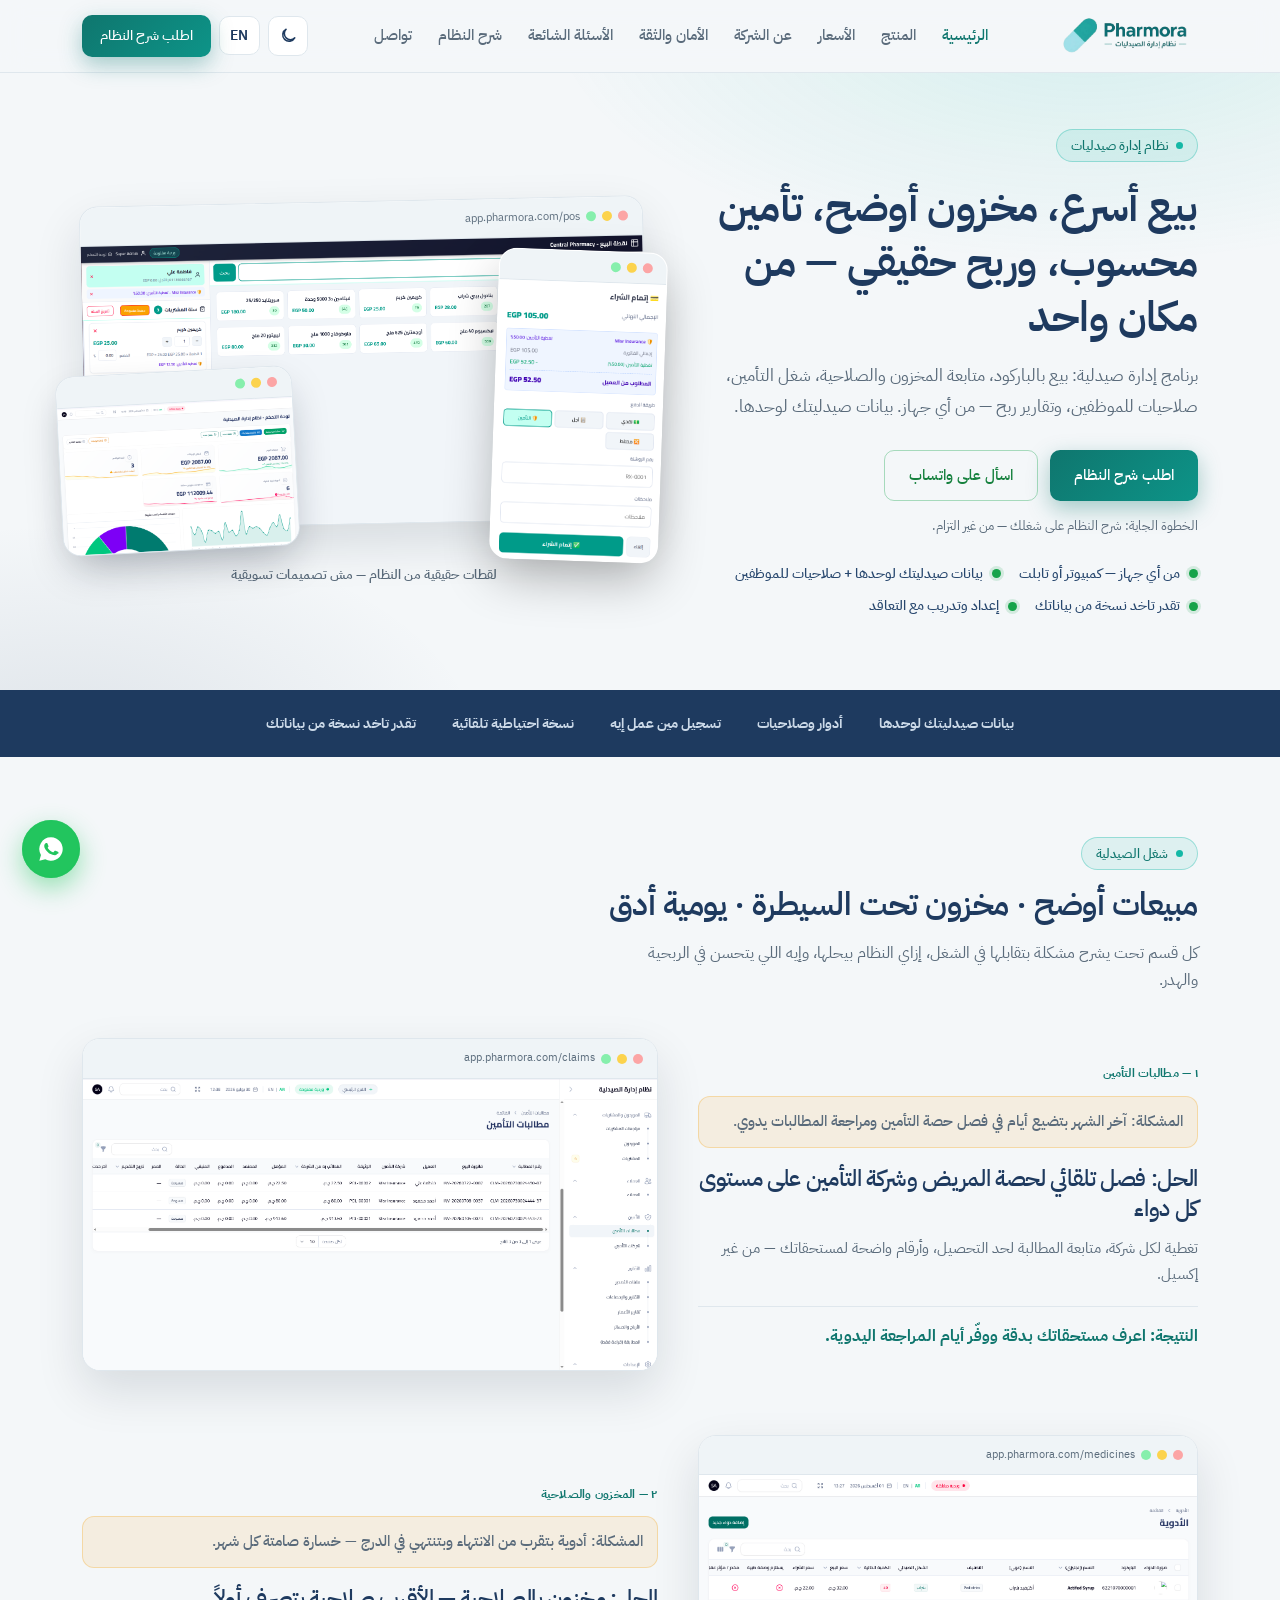
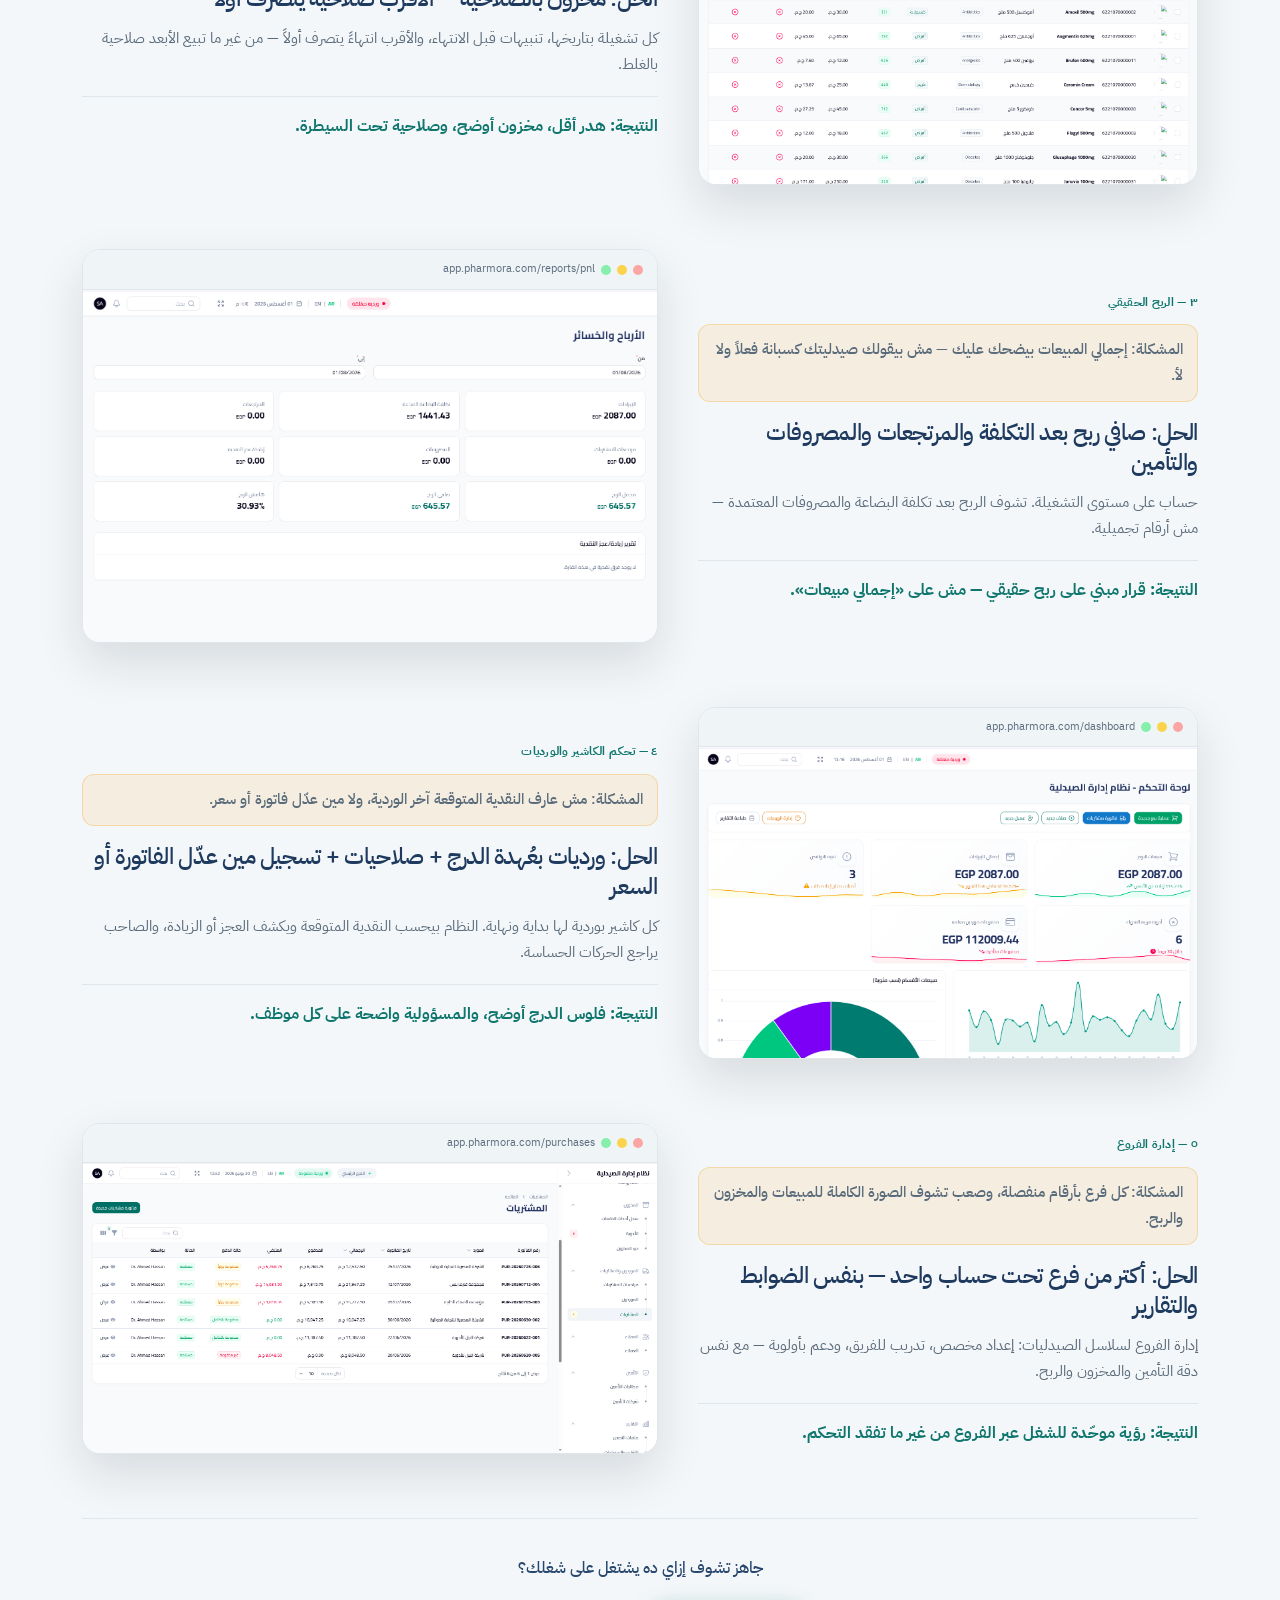
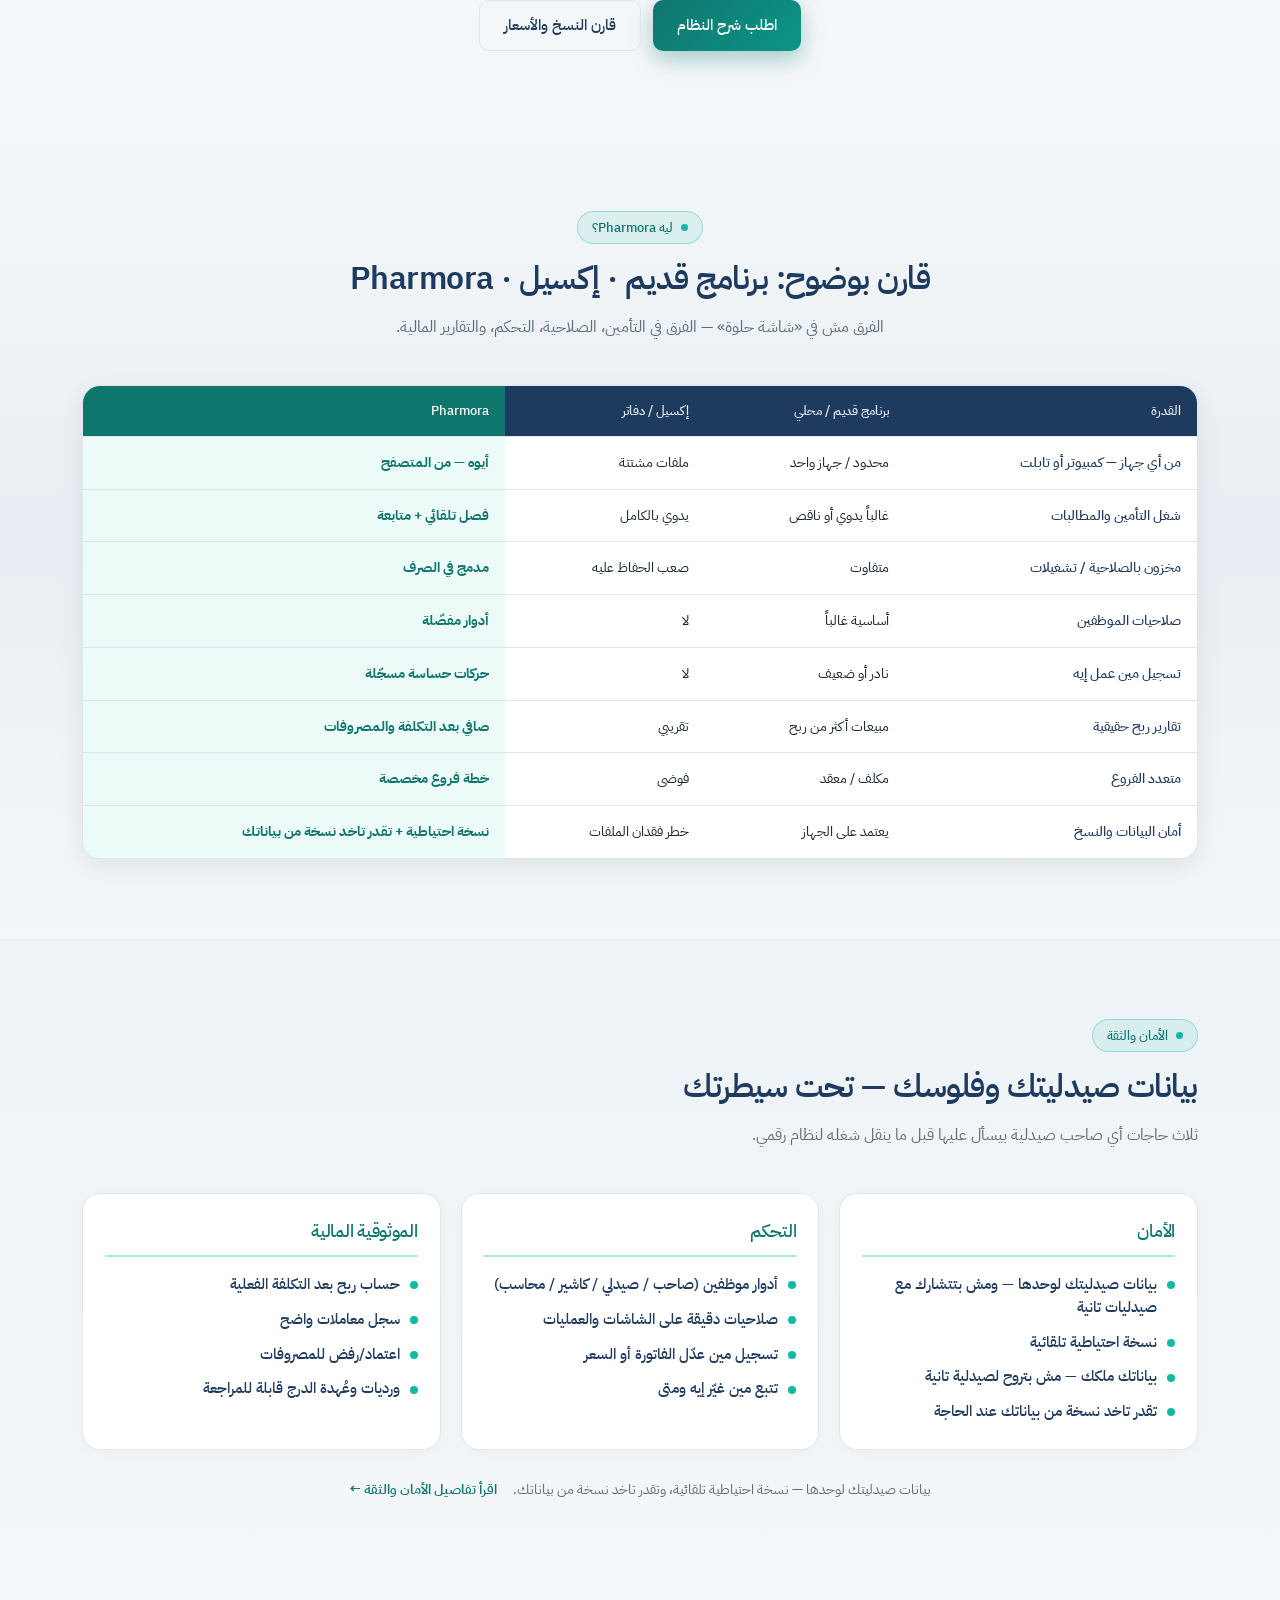
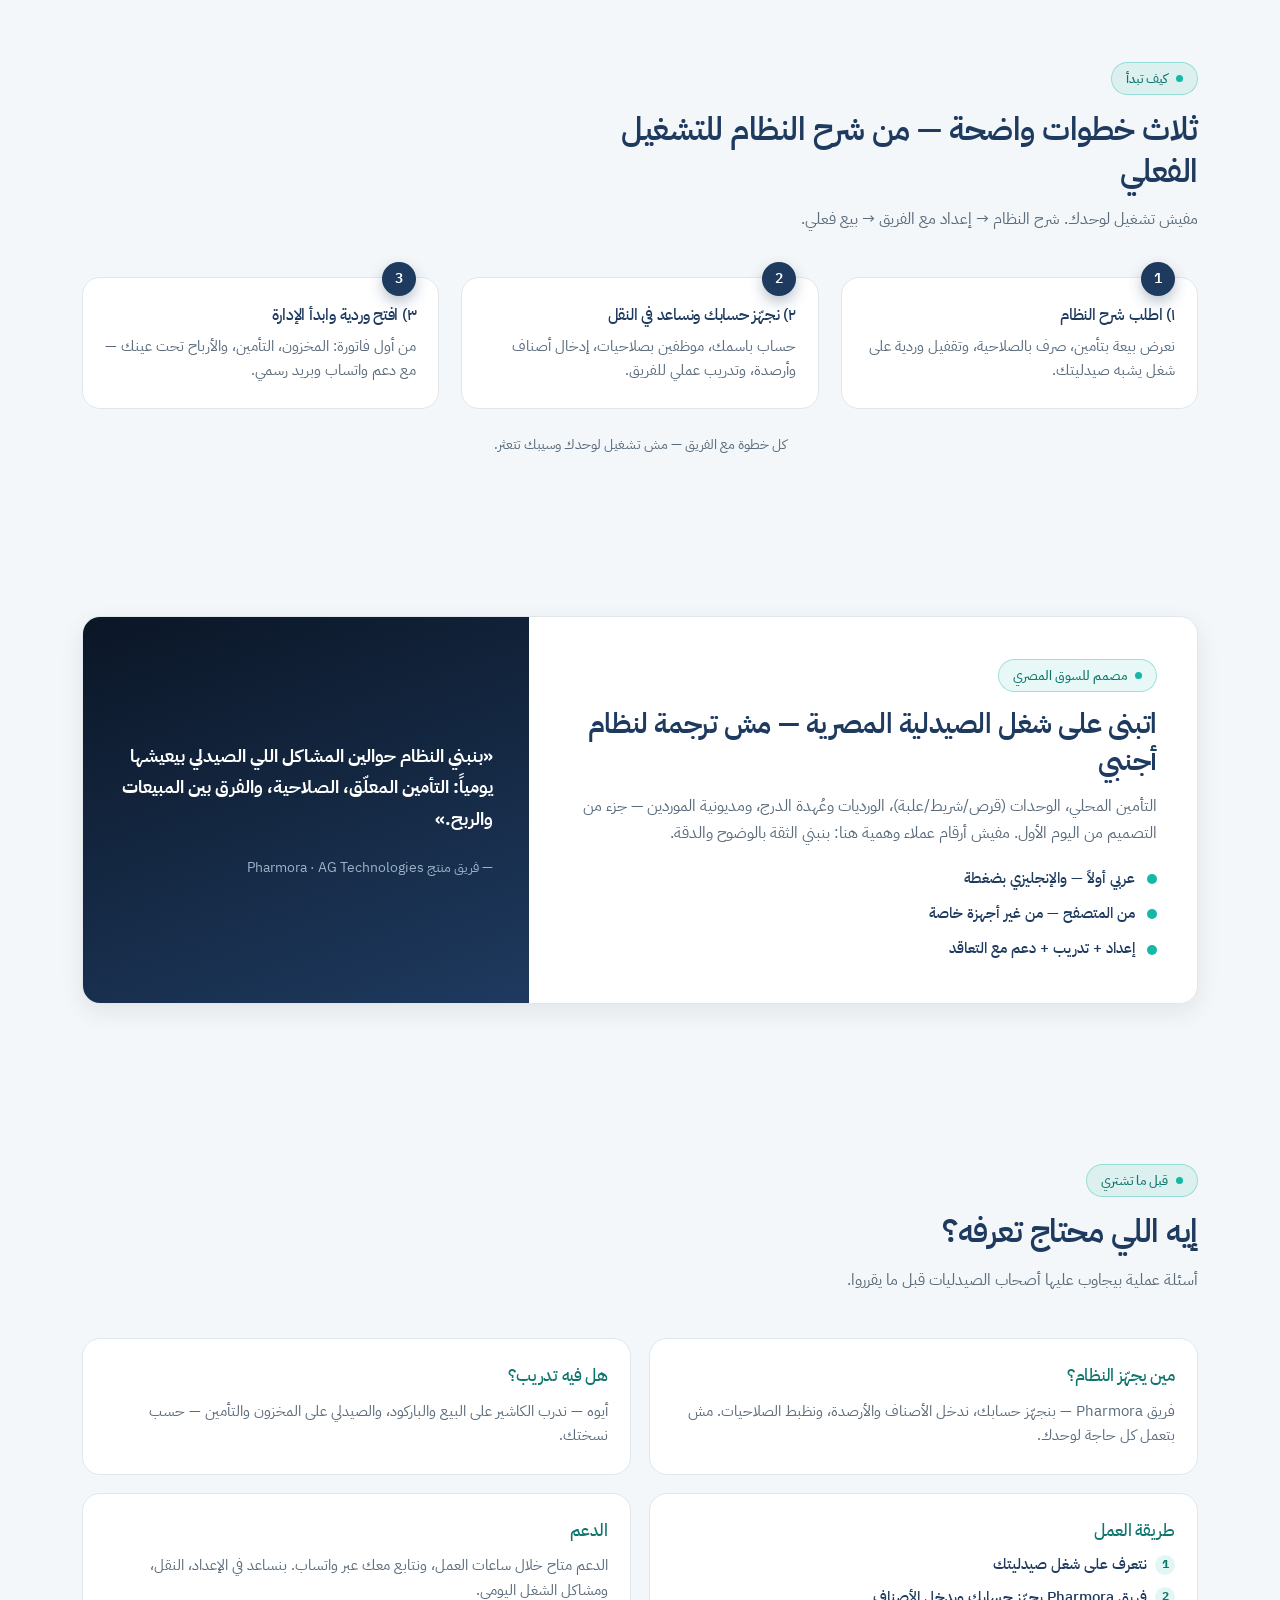
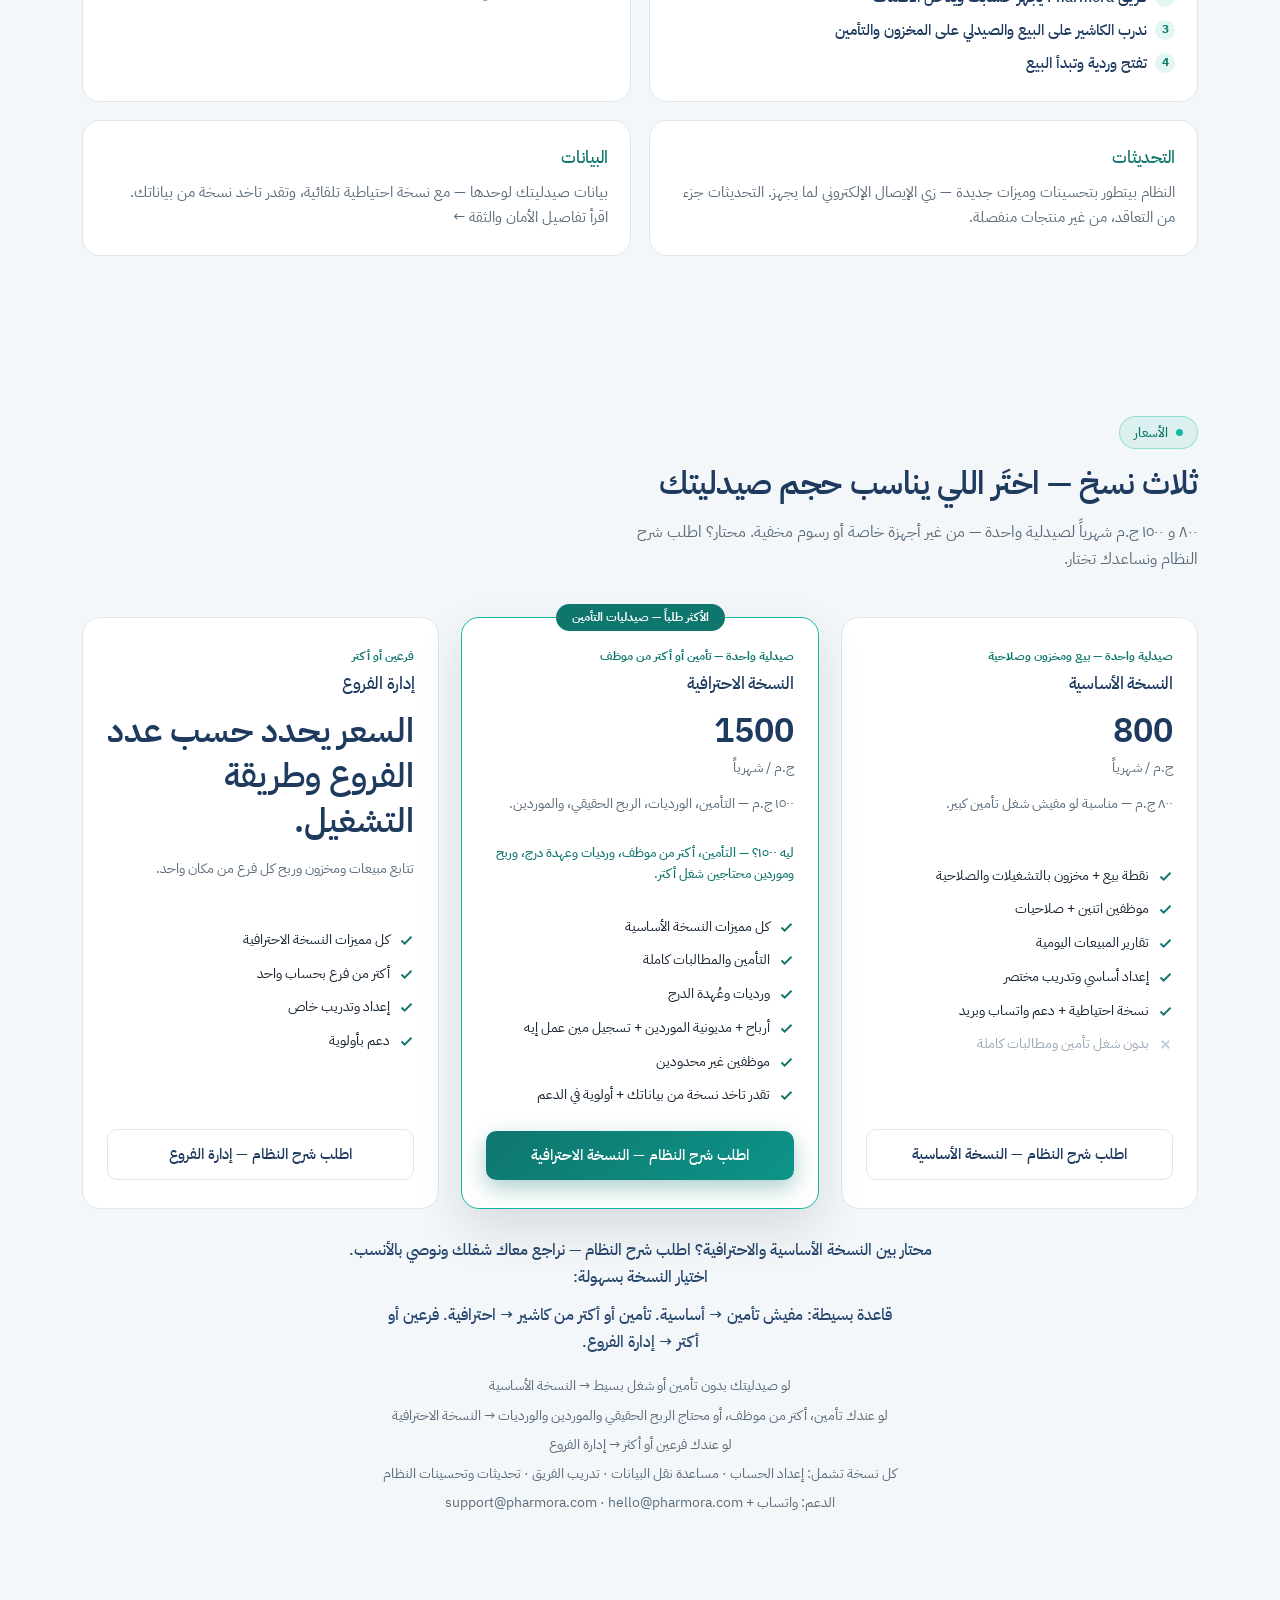
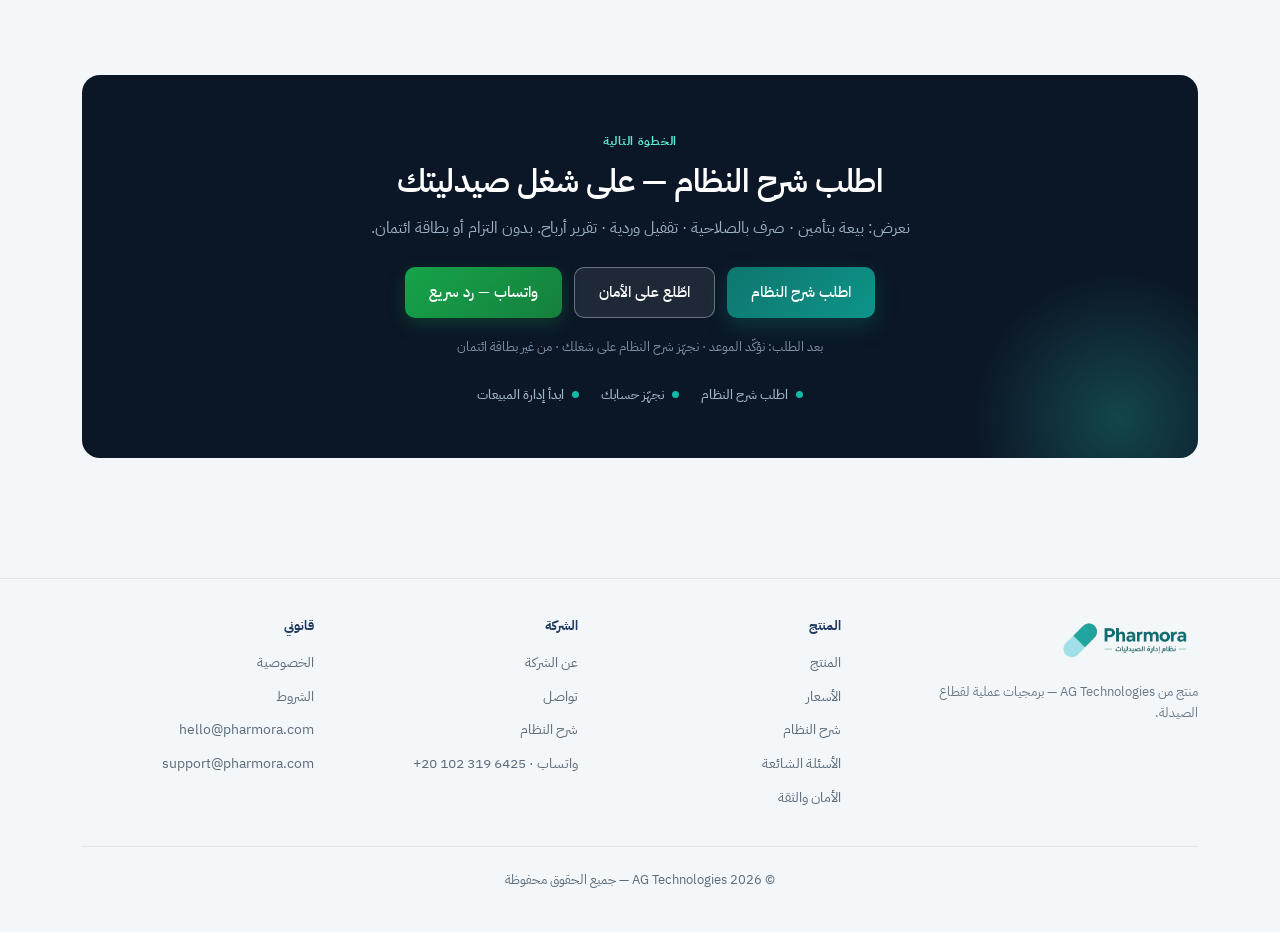
==== index.html @ 4e69655f "fix navbar in en" ====
<!DOCTYPE html>
<html lang="ar" dir="rtl">
<head>
<script>
(function(){try{
  var lang=localStorage.getItem('pharmora-lang')||'ar';
  document.documentElement.lang=lang;
  document.documentElement.dir=lang==='en'?'ltr':'rtl';
  var t=localStorage.getItem('pharmora-theme');
  if(t!=='light'&&t!=='dark')t=matchMedia('(prefers-color-scheme: dark)').matches?'dark':'light';
  document.documentElement.setAttribute('data-theme',t);
}catch(e){}})();
</script>
<meta charset="UTF-8">
<meta name="viewport" content="width=device-width, initial-scale=1.0">
<title>Pharmora — نظام إدارة صيدليات | Pharmacy Management System</title>
<meta name="description" content="Pharmora برنامج إدارة صيدلية: بيع أسرع، مخزون وصلاحية، تأمين، صلاحيات للموظفين، وربح حقيقي — من أي جهاز. اطلب شرح النظام.">
<meta name="keywords" content="Pharmora, برنامج إدارة صيدلية, برنامج حسابات صيدلية, نظام إدارة صيدليات, pharmacy management system, pharmacy POS system, نقطة بيع صيدلية, مصر">
<link rel="preconnect" href="https://fonts.googleapis.com">
<link rel="preconnect" href="https://fonts.gstatic.com" crossorigin>
<link href="https://fonts.googleapis.com/css2?family=Cairo:wght@400;500;600;700&family=IBM+Plex+Sans+Arabic:wght@400;500;600;700&family=Inter:wght@400;500;600;700&family=Poppins:wght@600&display=swap" rel="stylesheet">
<link rel="icon" type="image/svg+xml" href="assets/img/favicon.svg">
<meta name="theme-color" content="#0F766E">
<meta property="og:type" content="website">
<meta property="og:title" content="Pharmora — نظام إدارة الصيدليات">
<meta property="og:description" content="نظام واحد للبيع، المخزون، التأمين، والربح — مع صلاحيات وتسجيل مين عمل إيه. اطلب شرح النظام.">
<meta property="og:image" content="assets/img/pos-light.png">
<link rel="stylesheet" href="assets/css/style.css">
<!-- Analytics placeholders: Google Analytics / Search Console / Meta Pixel — add IDs before public launch -->
</head>
<body>

<nav class="nav">
  <div class="container nav-inner">
    <a href="index.html" class="logo">
      <img src="assets/img/logo_light.png" alt="Pharmora" class="logo-img logo-light">
      <img src="assets/img/logo_dark.png" alt="Pharmora" class="logo-img logo-dark">
    </a>
        <div class="nav-links">
      <a href="index.html" class="active" data-i18n="nav.home">الرئيسية</a>
      <a href="product.html" data-i18n="nav.product">المنتج</a>
      <a href="index.html#pricing" data-i18n="nav.pricing">الأسعار</a>
      <a href="about.html" data-i18n="nav.about">عن الشركة</a>
      <a href="security.html" data-i18n="nav.securityPage">الأمان والثقة</a>
      <a href="faq.html" data-i18n="nav.faq">الأسئلة الشائعة</a>
      <a href="demo.html" data-i18n="nav.demo">شرح النظام</a>
      <a href="contact.html" data-i18n="nav.contact">تواصل</a>
    </div>
    <div class="nav-actions">
            <button class="theme-btn" type="button" aria-label="Toggle color theme">
        <svg class="icon-sun" viewBox="0 0 24 24" aria-hidden="true"><circle cx="12" cy="12" r="4"/><path d="M12 2v2M12 20v2M4.93 4.93l1.41 1.41M17.66 17.66l1.41 1.41M2 12h2M20 12h2M4.93 19.07l1.41-1.41M17.66 6.34l1.41-1.41"/></svg>
        <svg class="icon-moon" viewBox="0 0 24 24" aria-hidden="true"><path d="M21 14.5A8.5 8.5 0 1 1 9.5 3a7 7 0 0 0 11.5 11.5z"/></svg>
      </button>
            <button class="lang-btn" type="button" aria-label="Switch language"><span data-i18n="nav.lang">EN</span></button>
      <a class="btn btn-primary" href="demo.html" data-i18n="nav.cta">اطلب شرح النظام</a>
      <button class="nav-burger" aria-label="menu" type="button">
        <svg width="26" height="26" viewBox="0 0 24 24" fill="none" stroke="currentColor" stroke-width="2.2"><path d="M3 6h18M3 12h18M3 18h18"/></svg>
      </button>
    </div>
  </div>
    <div class="nav-mobile" id="mnav">
    <a href="index.html" data-i18n="nav.home">الرئيسية</a>
    <a href="product.html" data-i18n="nav.product">المنتج</a>
    <a href="index.html#pricing" data-i18n="nav.pricing">الأسعار</a>
    <a href="about.html" data-i18n="nav.about">عن الشركة</a>
    <a href="security.html" data-i18n="nav.securityPage">الأمان والثقة</a>
    <a href="faq.html" data-i18n="nav.faq">الأسئلة الشائعة</a>
    <a href="demo.html" data-i18n="nav.demo">شرح النظام</a>
    <a href="contact.html" data-i18n="nav.contact">تواصل</a>
    <a class="btn btn-primary" href="demo.html" data-i18n="nav.cta">اطلب شرح النظام</a>
  </div>
</nav>

<header class="hero">
  <div class="container hero-grid">
    <div class="hero-copy">
      <span class="eyebrow" data-i18n="hero.eyebrow">نظام إدارة صيدليات</span>
      <h1 data-i18n="hero.title">بيع أسرع، مخزون أوضح، تأمين محسوب، وربح حقيقي — من مكان واحد</h1>
      <p class="hero-sub" data-i18n="hero.sub">برنامج إدارة صيدلية: بيع بالباركود، متابعة المخزون والصلاحية، شغل التأمين، صلاحيات للموظفين، وتقارير ربح — من أي جهاز. بيانات صيدليتك لوحدها.</p>
      <div class="hero-ctas">
        <a class="btn btn-primary" href="demo.html" data-i18n="hero.cta">اطلب شرح النظام</a>
        <a class="btn btn-ghost btn-wa-soft" data-wa href="#" target="_blank" rel="noopener" data-i18n="hero.wa">اسأل على واتساب</a>
      </div>
      <p class="hero-cta-note" data-i18n="hero.ctaNote">الخطوة الجاية: شرح النظام على شغلك — من غير التزام.</p>
      <ul class="hero-trust" aria-label="trust">
        <li data-i18n="hero.t1">من أي جهاز — كمبيوتر أو تابلت</li>
        <li data-i18n="hero.t2">بيانات صيدليتك لوحدها + صلاحيات للموظفين</li>
        <li data-i18n="hero.t3">تقدر تاخد نسخة من بياناتك</li>
        <li data-i18n="hero.t4">إعداد وتدريب مع التعاقد</li>
      </ul>
    </div>
    <div class="reveal hero-visual">
      <div class="hero-art composition">
        <div class="browser main-screen">
          <div class="browser-bar"><i></i><i></i><i></i><span>app.pharmora.com/pos</span></div>
          <img src="assets/img/pos-light.png" data-dark="assets/img/pos-dark.png" data-light="assets/img/pos-light.png" alt="Pharmora POS" width="1200" height="750" loading="eager" fetchpriority="high">
        </div>
        <div class="browser floating-screen checkout-float">
          <div class="browser-bar"><i></i><i></i><i></i></div>
          <img src="assets/img/checkout-light.png" data-dark="assets/img/checkout-dark.png" data-light="assets/img/checkout-light.png" alt="Checkout with insurance" width="480" height="600" loading="eager">
        </div>
        <div class="browser floating-screen dash-float">
          <div class="browser-bar"><i></i><i></i><i></i></div>
          <img src="assets/img/dashboard-light.png" data-dark="assets/img/dashboard-dark.png" data-light="assets/img/dashboard-light.png" alt="Dashboard" width="640" height="400" loading="lazy">
        </div>
      </div>
      <p class="hero-caption" data-i18n="hero.caption">لقطات حقيقية من النظام — مش تصميمات تسويقية</p>
    </div>
  </div>
</header>

<div class="strip trust-strip">
  <div class="container strip-inner">
    <span><b data-i18n="strip.s1">بيانات صيدليتك لوحدها</b></span>
    <span><b data-i18n="strip.s2">أدوار وصلاحيات</b></span>
    <span><b data-i18n="strip.s3">تسجيل مين عمل إيه</b></span>
    <span><b data-i18n="strip.s4">نسخة احتياطية تلقائية</b></span>
    <span><b data-i18n="strip.s5">تقدر تاخد نسخة من بياناتك</b></span>
  </div>
</div>

<section class="section" id="outcomes">
  <div class="container">
    <div class="section-head reveal">
      <span class="eyebrow" data-i18n="out.eyebrow">شغل الصيدلية</span>
      <h2 data-i18n="out.title">مبيعات أوضح · مخزون تحت السيطرة · يومية أدق</h2>
      <p data-i18n="out.sub">كل قسم تحت يشرح مشكلة بتقابلها في الشغل، إزاي النظام بيحلها، وإيه اللي يتحسن في الربحية والهدر.</p>
    </div>

    <article class="outcome reveal">
      <div class="outcome-text">
        <span class="outcome-label" data-i18n="out.ins.label">١ — مطالبات التأمين</span>
        <p class="outcome-problem" data-i18n="out.ins.problem">المشكلة: آخر الشهر بتضيع أيام في فصل حصة التأمين ومراجعة المطالبات يدوي.</p>
        <h3 data-i18n="out.ins.solution">الحل: فصل تلقائي لحصة المريض وشركة التأمين على مستوى كل دواء</h3>
        <p data-i18n="out.ins.desc">تغطية لكل شركة، متابعة المطالبة لحد التحصيل، وأرقام واضحة لمستحقاتك — من غير إكسيل.</p>
        <p class="outcome-result"><strong data-i18n="out.ins.result">النتيجة: اعرف مستحقاتك بدقة ووفّر أيام المراجعة اليدوية.</strong></p>
      </div>
      <div class="outcome-art">
        <div class="browser">
          <div class="browser-bar"><i></i><i></i><i></i><span>app.pharmora.com/claims</span></div>
          <img src="assets/img/claims-light.png" alt="Insurance claims" width="1100" height="700" loading="lazy">
        </div>
      </div>
    </article>

    <article class="outcome outcome-flip reveal">
      <div class="outcome-text">
        <span class="outcome-label" data-i18n="out.fefo.label">٢ — المخزون والصلاحية</span>
        <p class="outcome-problem" data-i18n="out.fefo.problem">المشكلة: أدوية بتقرب من الانتهاء وبتنتهي في الدرج — خسارة صامتة كل شهر.</p>
        <h3 data-i18n="out.fefo.solution">الحل: مخزون بالصلاحية — الأقرب صلاحية يتصرف أولاً</h3>
        <p data-i18n="out.fefo.desc">كل تشغيلة بتاريخها، تنبيهات قبل الانتهاء، والأقرب انتهاءً يتصرف أولاً — من غير ما تبيع الأبعد صلاحية بالغلط.</p>
        <p class="outcome-result"><strong data-i18n="out.fefo.result">النتيجة: هدر أقل، مخزون أوضح، وصلاحية تحت السيطرة.</strong></p>
      </div>
      <div class="outcome-art">
        <div class="browser">
          <div class="browser-bar"><i></i><i></i><i></i><span>app.pharmora.com/medicines</span></div>
          <img src="assets/img/medicines-light.png" alt="Medicines and batches" width="1100" height="700" loading="lazy">
        </div>
      </div>
    </article>

    <article class="outcome reveal">
      <div class="outcome-text">
        <span class="outcome-label" data-i18n="out.pnl.label">٣ — الربح الحقيقي</span>
        <p class="outcome-problem" data-i18n="out.pnl.problem">المشكلة: إجمالي المبيعات بيضحك عليك — مش بيقولك صيدليتك كسبانة فعلاً ولا لأ.</p>
        <h3 data-i18n="out.pnl.solution">الحل: صافي ربح بعد التكلفة والمرتجعات والمصروفات والتأمين</h3>
        <p data-i18n="out.pnl.desc">حساب على مستوى التشغيلة. تشوف الربح بعد تكلفة البضاعة والمصروفات المعتمدة — مش أرقام تجميلية.</p>
        <p class="outcome-result"><strong data-i18n="out.pnl.result">النتيجة: قرار مبني على ربح حقيقي — مش على «إجمالي مبيعات».</strong></p>
      </div>
      <div class="outcome-art">
        <div class="browser">
          <div class="browser-bar"><i></i><i></i><i></i><span>app.pharmora.com/reports/pnl</span></div>
          <img src="assets/img/pnl-light.png" data-dark="assets/img/pnl-dark.png" data-light="assets/img/pnl-light.png" alt="Profit and loss" width="1100" height="700" loading="lazy">
        </div>
      </div>
    </article>

    <article class="outcome outcome-flip reveal">
      <div class="outcome-text">
        <span class="outcome-label" data-i18n="out.cash.label">٤ — تحكم الكاشير والورديات</span>
        <p class="outcome-problem" data-i18n="out.cash.problem">المشكلة: مش عارف النقدية المتوقعة آخر الوردية، ولا مين عدّل فاتورة أو سعر.</p>
        <h3 data-i18n="out.cash.solution">الحل: ورديات بعُهدة الدرج + صلاحيات + تسجيل مين عدّل الفاتورة أو السعر</h3>
        <p data-i18n="out.cash.desc">كل كاشير بوردية لها بداية ونهاية. النظام بيحسب النقدية المتوقعة ويكشف العجز أو الزيادة، والصاحب يراجع الحركات الحساسة.</p>
        <p class="outcome-result"><strong data-i18n="out.cash.result">النتيجة: فلوس الدرج أوضح، والمسؤولية واضحة على كل موظف.</strong></p>
      </div>
      <div class="outcome-art">
        <div class="browser">
          <div class="browser-bar"><i></i><i></i><i></i><span>app.pharmora.com/dashboard</span></div>
          <img src="assets/img/dashboard-light.png" data-dark="assets/img/dashboard-dark.png" data-light="assets/img/dashboard-light.png" alt="Dashboard and shifts" width="1100" height="700" loading="lazy">
        </div>
      </div>
    </article>

    <article class="outcome reveal">
      <div class="outcome-text">
        <span class="outcome-label" data-i18n="out.branch.label">٥ — إدارة الفروع</span>
        <p class="outcome-problem" data-i18n="out.branch.problem">المشكلة: كل فرع بأرقام منفصلة، وصعب تشوف الصورة الكاملة للمبيعات والمخزون والربح.</p>
        <h3 data-i18n="out.branch.solution">الحل: أكتر من فرع تحت حساب واحد — بنفس الضوابط والتقارير</h3>
        <p data-i18n="out.branch.desc">إدارة الفروع لسلاسل الصيدليات: إعداد مخصص، تدريب للفريق، ودعم بأولوية — مع نفس دقة التأمين والمخزون والربح.</p>
        <p class="outcome-result"><strong data-i18n="out.branch.result">النتيجة: رؤية موحّدة للشغل عبر الفروع من غير ما تفقد التحكم.</strong></p>
      </div>
      <div class="outcome-art">
        <div class="browser">
          <div class="browser-bar"><i></i><i></i><i></i><span>app.pharmora.com/purchases</span></div>
          <img src="assets/img/purchases.png" alt="Purchases across operations" width="1100" height="700" loading="lazy">
        </div>
      </div>
    </article>

    <div class="section-inline-cta reveal center">
      <p data-i18n="out.ctaLead">جاهز تشوف إزاي ده يشتغل على شغلك؟</p>
      <div class="hero-ctas section-inline-cta-btns">
        <a class="btn btn-primary" href="demo.html" data-i18n="out.ctaPrimary">اطلب شرح النظام</a>
        <a class="btn btn-ghost" href="index.html#pricing" data-i18n="out.ctaSecondary">قارن الخطط والأسعار</a>
      </div>
    </div>
  </div>
</section>

<section class="section why-sec" id="why">
  <div class="container">
    <div class="section-head reveal center">
      <span class="eyebrow" data-i18n="why.eyebrow">ليه Pharmora؟</span>
      <h2 data-i18n="why.title">قارن بوضوح: برنامج قديم · إكسيل · Pharmora</h2>
      <p data-i18n="why.sub">الفرق مش في «شاشة حلوة» — الفرق في التأمين، الصلاحية، التحكم، والتقارير المالية.</p>
    </div>
    <div class="compare-wrap reveal">
      <table class="compare">
        <thead>
          <tr>
            <th data-i18n="why.col0">القدرة</th>
            <th data-i18n="why.col1">برنامج قديم / محلي</th>
            <th data-i18n="why.col2">إكسيل / دفاتر</th>
            <th class="hl" data-i18n="why.col3">Pharmora</th>
          </tr>
        </thead>
        <tbody>
          <tr><td data-i18n="why.r1">من أي جهاز — كمبيوتر أو تابلت</td><td data-i18n="why.r1a">محدود / جهاز واحد</td><td data-i18n="why.r1b">ملفات مشتتة</td><td class="hl" data-i18n="why.r1c">نعم — متصفح</td></tr>
          <tr><td data-i18n="why.r2">شغل التأمين والمطالبات</td><td data-i18n="why.r2a">غالباً يدوي أو ناقص</td><td data-i18n="why.r2b">يدوي بالكامل</td><td class="hl" data-i18n="why.r2c">فصل تلقائي + متابعة</td></tr>
          <tr><td data-i18n="why.r3">مخزون بالصلاحية / تشغيلات</td><td data-i18n="why.r3a">متفاوت</td><td data-i18n="why.r3b">صعب الحفاظ عليه</td><td class="hl" data-i18n="why.r3c">مدمج في الصرف</td></tr>
          <tr><td data-i18n="why.r4">صلاحيات الموظفين</td><td data-i18n="why.r4a">أساسية غالباً</td><td data-i18n="why.r4b">لا</td><td class="hl" data-i18n="why.r4c">أدوار مفصّلة</td></tr>
          <tr><td data-i18n="why.r5">تسجيل مين عمل إيه</td><td data-i18n="why.r5a">نادر أو ضعيف</td><td data-i18n="why.r5b">لا</td><td class="hl" data-i18n="why.r5c">حركات حساسة مسجّلة</td></tr>
          <tr><td data-i18n="why.r6">تقارير ربح حقيقية</td><td data-i18n="why.r6a">مبيعات أكثر من ربح</td><td data-i18n="why.r6b">تقريبي</td><td class="hl" data-i18n="why.r6c">صافي بعد التكلفة والمصروفات</td></tr>
          <tr><td data-i18n="why.r7">متعدد الفروع</td><td data-i18n="why.r7a">مكلف / معقد</td><td data-i18n="why.r7b">فوضى</td><td class="hl" data-i18n="why.r7c">خطة فروع مخصصة</td></tr>
          <tr><td data-i18n="why.r8">أمان البيانات والنسخ</td><td data-i18n="why.r8a">يعتمد على الجهاز</td><td data-i18n="why.r8b">خطر فقدان الملفات</td><td class="hl" data-i18n="why.r8c">نسخة احتياطية + تقدر تاخد نسخة من بياناتك</td></tr>
        </tbody>
      </table>
    </div>
  </div>
</section>

<section class="section security-sec" id="security">
  <div class="container">
    <div class="section-head reveal">
      <span class="eyebrow" data-i18n="sec.eyebrow">الأمان والثقة</span>
      <h2 data-i18n="sec.title">بيانات صيدليتك وفلوسك — تحت سيطرتك</h2>
      <p data-i18n="sec.sub">ثلاث حاجات أي صاحب صيدلية بيسأل عليها قبل ما ينقل شغله لنظام رقمي.</p>
    </div>
    <div class="trust-arch">
      <div class="trust-pillar reveal">
        <h3 data-i18n="sec.p1t">الأمان</h3>
        <ul>
          <li data-i18n="sec.p1a">بيانات صيدليتك لوحدها — ومش بتتشارك مع صيدليات تانية</li>
          <li data-i18n="sec.p1b">نسخة احتياطية تلقائية</li>
          <li data-i18n="sec.p1c">بياناتك ملكك — مش بتروح لصيدلية تانية</li>
          <li data-i18n="sec.p1d">تقدر تاخد نسخة من بياناتك</li>
        </ul>
      </div>
      <div class="trust-pillar reveal">
        <h3 data-i18n="sec.p2t">التحكم</h3>
        <ul>
          <li data-i18n="sec.p2a">أدوار موظفين (صاحب / صيدلي / كاشير / محاسب)</li>
          <li data-i18n="sec.p2b">صلاحيات دقيقة على الشاشات والعمليات</li>
          <li data-i18n="sec.p2c">تسجيل مين عدّل الفاتورة أو السعر</li>
          <li data-i18n="sec.p2d">تتبع مين غيّر إيه ومتى</li>
        </ul>
      </div>
      <div class="trust-pillar reveal">
        <h3 data-i18n="sec.p3t">الموثوقية المالية</h3>
        <ul>
          <li data-i18n="sec.p3a">حساب ربح بعد التكلفة الفعلية</li>
          <li data-i18n="sec.p3b">سجل معاملات واضح</li>
          <li data-i18n="sec.p3c">اعتماد/رفض للمصروفات</li>
          <li data-i18n="sec.p3d">ورديات وعُهدة درج قابلة للمراجعة</li>
        </ul>
      </div>
    </div>
    <p class="sec-foot reveal center">
      <span data-i18n="sec.foot">بيانات صيدليتك لوحدها — نسخة احتياطية تلقائية، وتقدر تاخد نسخة من بياناتك.</span>
      <a href="security.html" data-i18n="sec.cta">اقرأ تفاصيل الأمان والثقة ←</a>
    </p>
  </div>
</section>

<section class="section">
  <div class="container">
    <div class="section-head reveal">
      <span class="eyebrow" data-i18n="steps.eyebrow">كيف تبدأ</span>
      <h2 data-i18n="steps.title">ثلاث خطوات واضحة — من شرح النظام للتشغيل الفعلي</h2>
      <p data-i18n="steps.lead">مفيش تشغيل لوحدك. شرح النظام → إعداد مع الفريق → بيع فعلي.</p>
    </div>
    <div class="steps">
      <div class="step reveal"><h3 data-i18n="steps.s1t">١) اطلب شرح النظام</h3><p data-i18n="steps.s1d">نعرض بيعة بتأمين، صرف بالصلاحية، وتقفيل وردية على شغل يشبه صيدليتك.</p></div>
      <div class="step reveal"><h3 data-i18n="steps.s2t">٢) نجهّز حسابك ونساعد في النقل</h3><p data-i18n="steps.s2d">حساب باسمك، موظفين بصلاحيات، إدخال أصناف وأرصدة، وتدريب عملي للفريق.</p></div>
      <div class="step reveal"><h3 data-i18n="steps.s3t">٣) افتح وردية وابدأ الإدارة</h3><p data-i18n="steps.s3d">من أول فاتورة: المخزون، التأمين، والأرباح تحت عينك — مع دعم واتساب وبريد رسمي.</p></div>
    </div>
    <p class="steps-note reveal center" data-i18n="steps.note">كل خطوة مع الفريق — مش تشغيل لوحدك وسيبك تتعثر.</p>
  </div>
</section>

<section class="section trust-built">
  <div class="container">
    <div class="trust-panel reveal">
      <div class="trust-panel-copy">
        <span class="eyebrow" data-i18n="trust.eyebrow">مصمم للسوق المصري</span>
        <h2 data-i18n="trust.title">اتبنى على شغل الصيدلية المصرية — مش ترجمة لنظام أجنبي</h2>
        <p data-i18n="trust.sub">التأمين المحلي، الوحدات (قرص/شريط/علبة)، الورديات وعُهدة الدرج، وأعمار الديون — جزء من التصميم من اليوم الأول. مفيش أرقام عملاء وهمية هنا: بنبني الثقة بالوضوح والدقة.</p>
        <ul class="trust-list">
          <li data-i18n="trust.li1">عربي أولاً — والإنجليزي بضغطة</li>
          <li data-i18n="trust.li2">من المتصفح — من غير أجهزة خاصة</li>
          <li data-i18n="trust.li3">إعداد + تدريب + دعم مع التعاقد</li>
        </ul>
      </div>
      <div class="trust-panel-side">
        <blockquote data-i18n="trust.quote">«بنبني النظام حوالين المشاكل اللي الصيدلي بيعيشها يومياً: التأمين المعلّق، الصلاحية، والفرق بين المبيعات والربح.»</blockquote>
        <cite data-i18n="trust.cite">— فريق منتج Pharmora · AG Technologies</cite>
      </div>
    </div>
  </div>
</section>

<section class="section sales-sec" id="how-it-works">
  <div class="container">
    <div class="section-head reveal">
      <span class="eyebrow" data-i18n="sales.eyebrow">قبل ما تشتري</span>
      <h2 data-i18n="sales.title">إيه اللي محتاج تعرفه؟</h2>
      <p data-i18n="sales.sub">أسئلة عملية بيجاوب عليها أصحاب الصيدليات قبل ما يقرروا.</p>
    </div>
    <div class="sales-info reveal">
      <div class="sales-card">
        <h3 data-i18n="sales.setupT">مين يجهّز النظام؟</h3>
        <p data-i18n="sales.setupD">فريق Pharmora — بنجهّز حسابك، ندخل الأصناف والأرصدة، ونظبط الصلاحيات. مش بتعمل كل حاجة لوحدك.</p>
      </div>
      <div class="sales-card">
        <h3 data-i18n="sales.trainT">هل فيه تدريب؟</h3>
        <p data-i18n="sales.trainD">أيوه — ندرب الكاشير على البيع والباركود، والصيدلي على المخزون والتأمين — حسب نسختك.</p>
      </div>
      <div class="sales-card">
        <h3 data-i18n="sales.flowT">طريقة العمل</h3>
        <ol class="workflow-list">
          <li data-i18n="sales.flow1">نتعرف على شغل صيدليتك</li>
          <li data-i18n="sales.flow2">فريق Pharmora يجهّز حسابك ويدخل الأصناف</li>
          <li data-i18n="sales.flow3">ندرب الكاشير على البيع والصيدلي على المخزون والتأمين</li>
          <li data-i18n="sales.flow4">تفتح وردية وتبدأ البيع</li>
        </ol>
      </div>
      <div class="sales-card">
        <h3 data-i18n="sales.supportT">الدعم</h3>
        <p data-i18n="sales.supportD">الدعم متاح خلال ساعات العمل، ونتابع معك عبر واتساب. بنساعد في الإعداد، النقل، ومشاكل الشغل اليومي.</p>
      </div>
      <div class="sales-card">
        <h3 data-i18n="sales.updatesT">التحديثات</h3>
        <p data-i18n="sales.updatesD">النظام بيتطور بتحسينات وميزات جديدة — زي الإيصال الإلكتروني لما يجهز. التحديثات جزء من التعاقد، من غير منتجات منفصلة.</p>
      </div>
      <div class="sales-card">
        <h3 data-i18n="sales.dataT">البيانات</h3>
        <p data-i18n="sales.dataD">بيانات صيدليتك لوحدها — مع نسخة احتياطية تلقائية، وتقدر تاخد نسخة من بياناتك.</p>
        <p><a href="security.html" data-i18n="sec.cta">اقرأ تفاصيل الأمان والثقة ←</a></p>
      </div>
    </div>
  </div>
</section>

<section class="section" id="pricing">
  <div class="container">
    <div class="section-head reveal">
      <span class="eyebrow" data-i18n="pr.eyebrow">الأسعار</span>
      <h2 data-i18n="pr.title">ثلاث نسخ — اختَر اللي يناسب حجم صيدليتك</h2>
      <p data-i18n="pr.sub">٨٠٠ و ١٥٠٠ ج.م شهرياً لصيدلية واحدة — من غير أجهزة خاصة أو رسوم مخفية. محتار؟ اطلب شرح النظام ونساعدك تختار.</p>
    </div>
    <div class="plans">
      <div class="plan reveal">
        <p class="plan-for" data-i18n="pr.p1for">صيدلية واحدة — بيع ومخزون وصلاحية</p>
        <h3 data-i18n="pr.p1">النسخة الأساسية</h3>
        <div class="price"><b>800</b> <span data-i18n="pr.mo">ج.م / شهرياً</span></div>
        <p class="plan-value" data-i18n="pr.p1val">٨٠٠ ج.م — مناسبة لو مفيش شغل تأمين كبير.</p>
        <ul>
          <li><svg width="15" height="15" viewBox="0 0 24 24" fill="none" stroke="currentColor" stroke-width="3"><path d="M20 6 9 17l-5-5"/></svg> <span data-i18n="pr.p1f1">نقطة بيع + مخزون بالتشغيلات والصلاحية</span></li>
          <li><svg width="15" height="15" viewBox="0 0 24 24" fill="none" stroke="currentColor" stroke-width="3"><path d="M20 6 9 17l-5-5"/></svg> <span data-i18n="pr.p1f2">موظفين اتنين + صلاحيات</span></li>
          <li><svg width="15" height="15" viewBox="0 0 24 24" fill="none" stroke="currentColor" stroke-width="3"><path d="M20 6 9 17l-5-5"/></svg> <span data-i18n="pr.p1f3">تقارير المبيعات اليومية</span></li>
          <li><svg width="15" height="15" viewBox="0 0 24 24" fill="none" stroke="currentColor" stroke-width="3"><path d="M20 6 9 17l-5-5"/></svg> <span data-i18n="pr.p1f4">إعداد أساسي وتدريب مختصر</span></li>
          <li><svg width="15" height="15" viewBox="0 0 24 24" fill="none" stroke="currentColor" stroke-width="3"><path d="M20 6 9 17l-5-5"/></svg> <span data-i18n="pr.p1f6">نسخة احتياطية + دعم واتساب وبريد</span></li>
          <li class="dim"><svg width="15" height="15" viewBox="0 0 24 24" fill="none" stroke="currentColor" stroke-width="3"><path d="M18 6 6 18M6 6l12 12"/></svg> <span data-i18n="pr.p1f5">بدون شغل تأمين ومطالبات كاملة</span></li>
        </ul>
        <a class="btn btn-ghost" href="demo.html" data-i18n="pr.c1">اطلب شرح النظام — النسخة الأساسية</a>
      </div>
      <div class="plan hot reveal">
        <div class="flag"><span data-i18n="pr.hot">الأكثر طلباً — صيدليات التأمين</span></div>
        <p class="plan-for" data-i18n="pr.p2for">صيدلية واحدة — تأمين أو أكتر من موظف</p>
        <h3 data-i18n="pr.p2">النسخة الاحترافية</h3>
        <div class="price"><b>1500</b> <span data-i18n="pr.mo">ج.م / شهرياً</span></div>
        <p class="plan-value" data-i18n="pr.p2val">١٥٠٠ ج.م — التأمين، الورديات، الربح الحقيقي، والموردين.</p>
        <p class="plan-why" data-i18n="pr.p2why">ليه ١٥٠٠؟ — التأمين، أكتر من موظف، ورديات وعهدة درج، وربح وموردين محتاجين شغل أكتر.</p>
        <ul>
          <li><svg width="15" height="15" viewBox="0 0 24 24" fill="none" stroke="currentColor" stroke-width="3"><path d="M20 6 9 17l-5-5"/></svg> <span data-i18n="pr.p2f1">كل مميزات النسخة الأساسية</span></li>
          <li><svg width="15" height="15" viewBox="0 0 24 24" fill="none" stroke="currentColor" stroke-width="3"><path d="M20 6 9 17l-5-5"/></svg> <span data-i18n="pr.p2f2">التأمين والمطالبات كاملة</span></li>
          <li><svg width="15" height="15" viewBox="0 0 24 24" fill="none" stroke="currentColor" stroke-width="3"><path d="M20 6 9 17l-5-5"/></svg> <span data-i18n="pr.p2f3">ورديات وعُهدة الدرج</span></li>
          <li><svg width="15" height="15" viewBox="0 0 24 24" fill="none" stroke="currentColor" stroke-width="3"><path d="M20 6 9 17l-5-5"/></svg> <span data-i18n="pr.p2f4">أرباح + مديونية الموردين + تسجيل مين عمل إيه</span></li>
          <li><svg width="15" height="15" viewBox="0 0 24 24" fill="none" stroke="currentColor" stroke-width="3"><path d="M20 6 9 17l-5-5"/></svg> <span data-i18n="pr.p2f5">موظفين غير محدودين</span></li>
          <li><svg width="15" height="15" viewBox="0 0 24 24" fill="none" stroke="currentColor" stroke-width="3"><path d="M20 6 9 17l-5-5"/></svg> <span data-i18n="pr.p2f6">تقدر تاخد نسخة من بياناتك + أولوية في الدعم</span></li>
        </ul>
        <a class="btn btn-primary" href="demo.html" data-i18n="pr.c2">اطلب شرح النظام — النسخة الاحترافية</a>
      </div>
      <div class="plan reveal">
        <p class="plan-for" data-i18n="pr.p3for">فرعين أو أكتر</p>
        <h3 data-i18n="pr.p3">إدارة الفروع</h3>
        <div class="price"><b data-i18n="pr.contact">السعر يحدد حسب عدد الفروع وطريقة التشغيل.</b></div>
        <p class="plan-value" data-i18n="pr.p3val">تتابع مبيعات ومخزون وربح كل فرع من مكان واحد.</p>
        <ul>
          <li><svg width="15" height="15" viewBox="0 0 24 24" fill="none" stroke="currentColor" stroke-width="3"><path d="M20 6 9 17l-5-5"/></svg> <span data-i18n="pr.p3f1">كل مميزات النسخة الاحترافية</span></li>
          <li><svg width="15" height="15" viewBox="0 0 24 24" fill="none" stroke="currentColor" stroke-width="3"><path d="M20 6 9 17l-5-5"/></svg> <span data-i18n="pr.p3f2">أكتر من فرع بحساب واحد</span></li>
          <li><svg width="15" height="15" viewBox="0 0 24 24" fill="none" stroke="currentColor" stroke-width="3"><path d="M20 6 9 17l-5-5"/></svg> <span data-i18n="pr.p3f3">إعداد وتدريب خاص</span></li>
          <li><svg width="15" height="15" viewBox="0 0 24 24" fill="none" stroke="currentColor" stroke-width="3"><path d="M20 6 9 17l-5-5"/></svg> <span data-i18n="pr.p3f4">دعم بأولوية</span></li>
        </ul>
        <a class="btn btn-ghost" href="demo.html" data-i18n="pr.c3">اطلب شرح النظام — إدارة الفروع</a>
      </div>
    </div>
    <div class="plans-extras reveal">
      <p class="founding-note reveal" data-i18n="pr.compare">محتار بين النسخة الأساسية والاحترافية؟ اطلب شرح النظام — نراجع معاك شغلك ونوصي بالأنسب.</p>
      <p class="founding-note reveal" data-i18n="pr.guideTitle">اختيار النسخة بسهولة:</p>
      <p class="founding-note guide-hint reveal" data-i18n="pr.guideHint">قاعدة بسيطة: مفيش تأمين → أساسية. تأمين أو أكتر من كاشير → احترافية. فرعين أو أكتر → إدارة الفروع.</p>
      <ul class="include-list">
        <li data-i18n="pr.guide1">لو صيدليتك بدون تأمين أو شغل بسيط → النسخة الأساسية</li>
        <li data-i18n="pr.guide2">لو عندك تأمين، أكتر من موظف، أو محتاج الربح الحقيقي والموردين والورديات → النسخة الاحترافية</li>
        <li data-i18n="pr.guide3">لو عندك فرعين أو أكثر → إدارة الفروع</li>
        <li data-i18n="pr.inc1">كل نسخة تشمل: إعداد الحساب · مساعدة نقل البيانات · تدريب الفريق · تحديثات وتحسينات النظام</li>
        <li data-i18n="pr.inc2">الدعم: واتساب + support@pharmora.com · hello@pharmora.com</li>
      </ul>
    </div>
  </div>
</section>

<section class="section" id="demo">
  <div class="container">
    <div class="cta-band reveal">
      <span class="cta-kicker" data-i18n="cta.kicker">الخطوة التالية</span>
      <h2 data-i18n="cta.title">اطلب شرح النظام — على شغل صيدليتك</h2>
      <p data-i18n="cta.sub">نعرض: بيعة بتأمين · صرف بالصلاحية · تقفيل وردية · تقرير أرباح. بدون التزام أو بطاقة ائتمان.</p>
      <div class="btns">
        <a class="btn btn-primary" href="demo.html" data-i18n="cta.demo">اطلب شرح النظام</a>
        <a class="btn btn-ghost cta-ghost-light" href="security.html" data-i18n="cta.sec">اطّلع على الأمان</a>
        <a class="btn btn-wa" data-wa href="#" target="_blank" rel="noopener"><span data-i18n="cta.wa">واتساب — رد سريع</span></a>
      </div>
      <p class="cta-micro" data-i18n="cta.micro">بعد الطلب: نؤكّد الموعد · نجهّز شرح النظام على شغلك · من غير بطاقة ائتمان</p>
      <ol class="cta-steps">
        <li data-i18n="cta.s1">اطلب شرح النظام</li>
        <li data-i18n="cta.s2">نجهّز حسابك</li>
        <li data-i18n="cta.s3">ابدأ إدارة المبيعات</li>
      </ol>
    </div>
  </div>
</section>

<footer class="footer footer-pro" id="site-footer"></footer>

<a class="wa-float" data-wa href="#" target="_blank" rel="noopener" aria-label="WhatsApp">
  <svg width="28" height="28" viewBox="0 0 24 24" fill="currentColor"><path d="M12 2a10 10 0 0 0-8.6 15.1L2 22l5.1-1.3A10 10 0 1 0 12 2Zm5.4 14.1c-.2.6-1.3 1.2-1.8 1.2-.5.1-1 .2-3.4-.7-2.9-1.1-4.7-4-4.9-4.2-.1-.2-1.1-1.5-1.1-2.9s.7-2 1-2.3c.2-.3.5-.3.7-.3h.5c.2 0 .4 0 .6.5s.8 1.9.8 2c.1.1.1.3 0 .5l-.4.6c-.1.2-.3.3-.1.6.2.3.8 1.3 1.8 2.1 1.2 1.1 2.2 1.4 2.5 1.5.3.1.5.1.7-.1l.9-1c.2-.3.4-.2.7-.1l2 .9c.3.2.5.2.5.4 0 .1 0 .7-.2 1.3Z"/></svg>
</a>

<div class="lightbox" id="lightbox"><img src="" alt=""></div>
<script src="assets/js/app.js"></script>
</body>
</html>
---- assets/css/style.css ----
:root{
  --navy-900:#0B1626;
  --navy-700:#1E3A5F;
  --navy-600:#27476E;
  --teal-700:#0F766E;
  --teal-500:#14B8A6;
  --teal-300:#5EEAD4;
  --amber:#F59E0B;
  --paper:#F4F7F9;
  --card:#FFFFFF;
  --ink:#16232F;
  --ink-soft:#5A6B7B;
  --line:#DFE7ED;
  --ok:#16A34A;
  --heading:#1E3A5F;
  --heading-soft:#27476E;
  --panel-dark:#0B1626;
  --panel-dark-mid:#1E3A5F;
  --bg:var(--paper);
  --text:var(--ink);
  --text-soft:var(--ink-soft);
  --surface:var(--card);
  --border:var(--line);
  --nav-bg:rgba(244,247,249,.85);
  --browser-bar:#EFF4F7;
  --input-bg:#F8FAFC;
  --sec-grad-start:#EEF3F7;
  --why-mid:#E8EEF3;
  --footer-bg:var(--paper);
  --muted-on-dark:#9DB2C7;
  --cta-micro:#7F93A8;
  --plan-dim:#9AA9B5;
  --plan-dim-icon:#C4CFD8;
  --radius:12px;
  --radius-lg:18px;
  --shadow:0 8px 24px rgba(11,22,38,.08);
  --shadow-lg:0 20px 48px rgba(11,22,38,.12);
  --nav-height:72px;
  --brand:'Poppins',sans-serif;
  --display:'IBM Plex Sans Arabic','Cairo',system-ui,sans-serif;
  --body:'IBM Plex Sans Arabic','Cairo',system-ui,sans-serif;
  --data:'IBM Plex Sans Arabic','Cairo',system-ui,sans-serif;
}
html[lang="en"]{
  --display:'Inter',system-ui,sans-serif;
  --body:'Inter',system-ui,sans-serif;
  --data:'Inter',system-ui,sans-serif;
}
[data-theme="dark"]{
  --navy-900:#0B1414;
  --navy-700:#E2EEEC;
  --navy-600:#B6C9C6;
  --teal-700:#2DD4BF;
  --teal-500:#2DD4BF;
  --teal-300:#5EEAD4;
  --paper:#0B1414;
  --card:#12201F;
  --ink:#E8F0EF;
  --ink-soft:#9BB0AD;
  --line:#243534;
  --heading:#E8F0EF;
  --heading-soft:#B6C9C6;
  --panel-dark:#061010;
  --panel-dark-mid:#0F1C1B;
  --bg:var(--paper);
  --text:var(--ink);
  --text-soft:var(--ink-soft);
  --surface:var(--card);
  --border:var(--line);
  --nav-bg:rgba(11,20,20,.88);
  --browser-bar:#0F1A1A;
  --input-bg:#0F1A1A;
  --sec-grad-start:#0E1818;
  --why-mid:#101C1B;
  --footer-bg:var(--paper);
  --muted-on-dark:#9BB0AD;
  --cta-micro:#7A908C;
  --plan-dim:#6B7F7C;
  --plan-dim-icon:#4A5C59;
  --shadow:0 10px 30px rgba(0,0,0,.35);
  --shadow-lg:0 24px 60px rgba(0,0,0,.45);
  color-scheme:dark;
}
*{box-sizing:border-box;margin:0;padding:0}
html{scroll-behavior:smooth;scroll-padding-top:var(--nav-height)}
body{font-family:var(--body);font-weight:400;color:var(--ink);background:var(--paper);line-height:1.65;font-size:16px;-webkit-font-smoothing:antialiased;text-rendering:optimizeLegibility}
img,svg{display:block;max-width:100%}
a{color:inherit;text-decoration:none}
.container{max-width:1160px;margin-inline:auto;padding-inline:22px}
.eyebrow{display:inline-flex;align-items:center;gap:8px;font-family:var(--data);font-size:.8rem;font-weight:500;color:var(--teal-700);background:rgba(20,184,166,.10);border:1px solid rgba(20,184,166,.35);padding:5px 14px;border-radius:99px}
.eyebrow::before{content:"";width:7px;height:7px;border-radius:50%;background:var(--teal-500)}
h1,h2,h3{font-family:var(--display);line-height:1.3;color:var(--heading);letter-spacing:-.015em}
h1{font-weight:600}
h2{font-size:clamp(1.45rem,3vw,2rem);font-weight:600}
h3{font-weight:500;font-size:1.05rem}
.section{padding-block:72px}


.center{margin-inline:auto;text-align:center}
.btn{display:inline-flex;align-items:center;justify-content:center;gap:8px;font-family:var(--body);font-weight:500;font-size:.95rem;padding:12px 24px;border-radius:10px;border:none;cursor:pointer;transition:transform .15s ease,box-shadow .15s ease}
.btn:active{transform:translateY(1px)}
.btn-primary{background:linear-gradient(135deg,var(--teal-700),#0D9488);color:#fff;box-shadow:0 8px 22px rgba(15,118,110,.35)}
[data-theme="dark"] .btn-primary{background:linear-gradient(135deg,#14B8A6,#0F766E);box-shadow:0 8px 22px rgba(45,212,191,.22)}
.btn-primary:hover{box-shadow:0 12px 28px rgba(15,118,110,.45);transform:translateY(-2px)}
.btn-ghost{background:transparent;color:var(--heading);border:1.5px solid var(--line)}
.btn-ghost:hover{border-color:var(--teal-500);color:var(--teal-700)}
.btn-wa{background:linear-gradient(135deg,#16A34A,#15803D);color:#fff;box-shadow:0 6px 18px rgba(22,163,74,.25)}
.btn-wa:hover{box-shadow:0 10px 24px rgba(22,163,74,.32);transform:translateY(-2px)}

/* Nav */
.nav{position:sticky;top:0;z-index:50;background:var(--nav-bg);backdrop-filter:blur(14px);border-bottom:1px solid var(--line);isolation:isolate}
.nav-inner{display:flex;align-items:center;justify-content:space-between;min-height:var(--nav-height);height:auto;padding-block:10px;gap:14px}
.logo{display:flex;align-items:center;gap:10px}
.logo-img{height:52px;width:auto;display:block;flex-shrink:0;object-fit:contain}
.logo-dark{display:none}
[data-theme="dark"] .logo-light{display:none}
[data-theme="dark"] .logo-dark{display:block}
.nav-links{display:flex;gap:26px;font-weight:500;font-size:.95rem;color:var(--ink-soft)}
.nav-links a:hover,.nav-links a.active{color:var(--teal-700)}
.nav-actions{display:flex;gap:8px;align-items:center}
.nav-actions .btn{padding:9px 18px;font-size:.9rem}
.theme-btn,.lang-btn{display:inline-flex;align-items:center;justify-content:center;gap:7px;background:var(--card);border:1.5px solid var(--line);border-radius:10px;padding:8px 12px;font-family:var(--data);font-weight:500;font-size:.85rem;color:var(--heading);cursor:pointer;transition:border-color .15s,background .15s}
.theme-btn{width:40px;height:40px;padding:0}
.lang-btn{min-width:40px;padding:8px 10px;font-weight:600;letter-spacing:.02em}
.theme-btn:hover,.lang-btn:hover{border-color:var(--teal-500)}
.theme-btn svg{width:18px;height:18px;stroke:currentColor;fill:none;stroke-width:2;stroke-linecap:round;stroke-linejoin:round}
.theme-btn .icon-sun{display:none}
.theme-btn .icon-moon{display:block}
[data-theme="dark"] .theme-btn .icon-sun{display:block}
[data-theme="dark"] .theme-btn .icon-moon{display:none}
.nav-burger{display:none;background:none;border:none;cursor:pointer;color:var(--heading)}
.nav-mobile{display:none;position:absolute;top:100%;inset-inline:0;background:var(--card);border-bottom:1px solid var(--line);padding:18px 22px;box-shadow:var(--shadow)}
.nav-mobile.open{display:grid;gap:14px;font-weight:500}
.nav-mobile .btn{width:100%;margin-top:6px}

/* English navbar — balanced spacing, clear CTA hierarchy */
html[lang="en"] .nav-links a[data-i18n="nav.demo"],
html[lang="en"] .nav-mobile a[data-i18n="nav.demo"]{display:none}
@media (min-width:681px){
  html[lang="en"] .nav-inner{gap:16px}
  html[lang="en"] .nav-links{
    flex:1;
    justify-content:center;
    flex-wrap:nowrap;
    gap:clamp(16px,2vw,26px);
    font-size:.875rem;
    padding-inline:12px;
    min-width:0;
  }
  html[lang="en"] .nav-links a{white-space:nowrap;flex-shrink:0}
  html[lang="en"] .nav-actions{gap:4px;flex-shrink:0}
  html[lang="en"] .nav-actions .btn-primary{
    white-space:nowrap;
    font-size:.84rem;
    padding:9px 16px;
    margin-inline-start:12px;
    position:relative;
    flex-shrink:0;
  }
  html[lang="en"] .nav-actions .btn-primary::before{
    content:"";
    position:absolute;
    inset-inline-start:-8px;
    top:50%;
    transform:translateY(-50%);
    width:1px;
    height:22px;
    background:var(--line);
  }
}

/* Hero */
.hero{padding-block:56px 72px;background:
  radial-gradient(900px 420px at 85% -10%,rgba(20,184,166,.14),transparent 60%),
  radial-gradient(700px 380px at 5% 110%,rgba(30,58,95,.10),transparent 60%)}
.hero-grid{display:grid;grid-template-columns:1fr 1.12fr;gap:48px;align-items:center}
.hero-copy{max-width:560px}
.hero h1{font-size:clamp(1.75rem,4vw,2.65rem);font-weight:600;margin:18px 0 16px;letter-spacing:-.01em}
.hero h1 em{font-style:normal;color:var(--teal-700);position:relative;white-space:nowrap}
.hero h1 em::after{content:"";position:absolute;inset-inline:0;bottom:4px;height:9px;background:rgba(94,234,212,.5);z-index:-1;border-radius:3px}
.hero-sub{color:var(--ink-soft);font-size:1.05rem;max-width:540px;line-height:1.8}
.hero-ctas{display:flex;flex-wrap:wrap;gap:12px;margin-top:28px}
.hero-cta-note{margin-top:14px;font-size:.82rem;color:var(--ink-soft);max-width:520px;line-height:1.65}
.section-inline-cta{margin-top:48px;padding-top:36px;border-top:1px solid var(--line);text-align:center}
.section-inline-cta p{color:var(--heading-soft);font-weight:500;margin-bottom:18px;font-size:1.02rem}
.section-inline-cta-btns{justify-content:center;margin-top:0}
.plan-value{font-size:.88rem;color:var(--ink-soft);margin:8px 0 14px;line-height:1.65;min-height:2.8em}
.plan-why{font-size:.84rem;color:var(--teal-700);margin:-4px 0 12px;line-height:1.6;font-weight:500}
.sec-foot{margin-top:28px;font-size:.9rem;color:var(--ink-soft);display:flex;flex-wrap:wrap;gap:8px 16px;justify-content:center;align-items:center}
.sec-foot a{font-weight:600;color:var(--teal-700)}
.sec-foot a:hover{text-decoration:underline}
.steps-note{margin-top:24px;font-size:.88rem;color:var(--ink-soft);max-width:560px;margin-inline:auto}
.cta-band .btns .cta-ghost-light{background:rgba(255,255,255,.08);border:1.5px solid rgba(255,255,255,.35);color:#fff}
.cta-band .btns .cta-ghost-light:hover{border-color:var(--teal-300);color:#fff;background:rgba(255,255,255,.12)}
.btn-wa-soft{border-color:rgba(22,163,74,.35);color:#15803D}
.btn-wa-soft:hover{border-color:#16A34A;color:#166534;background:rgba(22,163,74,.06)}
[data-theme="dark"] .btn-wa-soft{color:#4ADE80;border-color:rgba(74,222,128,.35)}
[data-theme="dark"] .btn-wa-soft:hover{color:#86EFAC;border-color:#4ADE80;background:rgba(74,222,128,.08)}
.hero-trust{list-style:none;display:flex;flex-wrap:wrap;gap:10px 18px;margin-top:26px;padding:0}
.hero-trust li{position:relative;padding-inline-start:18px;font-size:.86rem;font-weight:500;color:var(--heading-soft)}
.hero-trust li::before{content:"";position:absolute;inset-inline-start:0;top:.45em;width:9px;height:9px;border-radius:50%;background:var(--ok);box-shadow:0 0 0 3px rgba(22,163,74,.15)}
.hero-visual{position:relative}
.hero-caption{margin-top:16px;text-align:center;font-size:.82rem;font-weight:600;color:var(--ink-soft)}
.hero-pillars{list-style:none;display:flex;flex-wrap:wrap;gap:8px;margin-top:28px;padding:0}
.hero-pillars li{font-family:var(--data);font-size:.78rem;font-weight:500;color:var(--heading);background:var(--card);border:1px solid var(--line);padding:7px 12px;border-radius:999px}
.hero-points{display:flex;flex-wrap:wrap;gap:16px 22px;margin-top:26px;font-size:.9rem;font-weight:500;color:var(--heading-soft)}
.hero-points span{display:inline-flex;align-items:center;gap:7px}
.hero-points svg{color:var(--ok);flex-shrink:0}

/* Browser frame for real screenshots */
.browser{background:var(--card);border:1px solid var(--line);border-radius:var(--radius-lg);box-shadow:var(--shadow-lg);overflow:hidden}
.browser-bar{display:flex;align-items:center;gap:6px;background:var(--browser-bar);border-bottom:1px solid var(--line);padding:10px 14px}
.browser-bar i{width:10px;height:10px;border-radius:50%}
.browser-bar i:nth-child(1){background:#FCA5A5}.browser-bar i:nth-child(2){background:#FCD34D}.browser-bar i:nth-child(3){background:#86EFAC}
.browser-bar span{margin-inline-start:10px;font-family:var(--data);font-size:.7rem;color:var(--ink-soft);direction:ltr}
.browser img{width:100%;height:auto;cursor:zoom-in}
.hero .browser{transform:rotate(-1.2deg)}
html[dir="ltr"] .hero .browser{transform:rotate(1.2deg)}

/* Trust strip */
.strip{background:var(--panel-dark-mid);color:#CBD9E8;padding-block:20px}
.trust-strip{padding-block:22px}
.strip-inner{display:flex;flex-wrap:wrap;justify-content:center;gap:14px 36px;font-size:.88rem;font-weight:600}
.strip-inner span{display:inline-flex;align-items:center;gap:8px}
.strip-inner svg{color:var(--teal-300);flex-shrink:0}

/* Outcome bands (problem → solution → result) */
.outcome{display:grid;grid-template-columns:1fr 1.15fr;gap:40px;align-items:center;margin-bottom:64px}
.outcome:last-child{margin-bottom:0}
.outcome-flip .outcome-text{order:2}
.outcome-flip .outcome-art{order:1}
html[dir="ltr"] .outcome-flip .outcome-text{order:2}
html[dir="ltr"] .outcome-flip .outcome-art{order:1}
.outcome-label{display:inline-block;font-family:var(--data);font-size:.78rem;font-weight:700;color:var(--teal-700);letter-spacing:.02em;margin-bottom:12px}
.outcome-problem{color:#8A4B12;background:rgba(245,158,11,.10);border:1px solid rgba(245,158,11,.28);border-radius:12px;padding:12px 14px;font-size:.92rem;font-weight:500;margin-bottom:16px;line-height:1.7}
[data-theme="dark"] .outcome-problem{color:#FBBF24;background:rgba(245,158,11,.12);border-color:rgba(245,158,11,.3)}
.outcome-text h3{font-size:clamp(1.15rem,2.4vw,1.45rem);margin-bottom:12px}
.outcome-text > p{color:var(--ink-soft);font-size:.95rem;line-height:1.7}
.outcome-result{margin-top:18px;padding-top:16px;border-top:1px solid var(--line)}
.outcome-result strong{color:var(--teal-700);font-size:1rem;font-weight:700;display:block;line-height:1.7}
.outcome-art .browser{box-shadow:var(--shadow-lg)}

/* Security */
.security-sec{background:linear-gradient(180deg,var(--sec-grad-start),var(--paper))}
.security-grid{display:grid;grid-template-columns:repeat(4,1fr);gap:18px}
.sec-card{background:var(--card);border:1px solid var(--line);border-radius:var(--radius-lg);padding:26px 22px;transition:transform .2s ease,box-shadow .2s ease}
.sec-card:hover{transform:translateY(-3px);box-shadow:var(--shadow)}
.sec-card .icon{width:44px;height:44px;border-radius:12px;display:grid;place-items:center;background:rgba(15,118,110,.1);color:var(--teal-700);margin-bottom:14px}
.sec-card h3{font-size:1rem;margin-bottom:8px}
.sec-card p{color:var(--ink-soft);font-size:.9rem}

/* Trust architecture pillars */
.trust-arch{display:grid;grid-template-columns:repeat(3,1fr);gap:20px}
.trust-pillar{background:var(--card);border:1px solid var(--line);border-radius:var(--radius-lg);padding:26px 22px;box-shadow:0 4px 16px rgba(11,22,38,.03)}
.trust-pillar h3{font-size:1.12rem;margin-bottom:16px;padding-bottom:12px;border-bottom:2px solid rgba(20,184,166,.35);color:var(--teal-700)}
.trust-pillar ul{list-style:none;display:grid;gap:12px}
.trust-pillar li{position:relative;padding-inline-start:18px;font-size:.92rem;color:var(--heading);font-weight:500;line-height:1.55}
.trust-pillar li::before{content:"";position:absolute;inset-inline-start:0;top:.55em;width:8px;height:8px;border-radius:50%;background:var(--teal-500)}

/* Comparison */
.why-sec{background:linear-gradient(180deg,var(--paper),var(--why-mid) 50%,var(--paper))}
.compare-wrap{overflow-x:auto;-webkit-overflow-scrolling:touch;border-radius:var(--radius-lg);border:1px solid var(--line);background:var(--card);box-shadow:var(--shadow)}
.compare{width:100%;border-collapse:collapse;min-width:720px;font-size:.9rem}
.compare th,.compare td{padding:14px 16px;text-align:start;border-bottom:1px solid var(--line);vertical-align:top}
.compare thead th{background:var(--panel-dark-mid);color:#E8F0F7;font-family:var(--data);font-size:.82rem;font-weight:500}
.compare thead th.hl{background:var(--teal-700);color:#fff}
.compare tbody tr:last-child td{border-bottom:none}
.compare tbody tr:hover td{background:rgba(20,184,166,.04)}
.compare td.hl{background:rgba(20,184,166,.08);color:var(--teal-700);font-weight:700}
.compare tbody td:first-child{font-weight:500;color:var(--heading);min-width:160px}

/* Pricing extras */
.plan-for{font-size:.78rem;font-weight:700;color:var(--teal-700);margin-bottom:6px;font-family:var(--data)}
.plans-extras{margin-top:28px;text-align:center}
.founding-badge{display:inline-block;background:rgba(20,184,166,.12);border:1px solid rgba(20,184,166,.35);color:var(--teal-700);font-weight:700;font-size:.9rem;padding:10px 18px;border-radius:999px;margin-bottom:14px}
.include-list{list-style:none;display:grid;gap:6px;color:var(--ink-soft);font-size:.88rem;max-width:640px;margin-inline:auto}

/* CTA band extras */
.cta-kicker{display:inline-block;font-family:var(--data);font-size:.75rem;font-weight:700;letter-spacing:.06em;text-transform:uppercase;color:var(--teal-300);margin-bottom:10px}
.cta-steps{list-style:none;display:flex;flex-wrap:wrap;justify-content:center;gap:10px 22px;margin-top:22px;padding:0;font-size:.84rem;font-weight:500;color:var(--muted-on-dark)}
.cta-steps li{display:inline-flex;align-items:center;gap:8px}
.cta-steps li::before{content:"";width:7px;height:7px;border-radius:50%;background:var(--teal-500)}
.ft-brand-line{font-size:.82rem!important;margin-top:8px!important;opacity:.9}

/* Built-for trust panel (no fake testimonials) */
.trust-built{padding-block:40px 80px}
.trust-panel{display:grid;grid-template-columns:1.2fr .8fr;gap:0;background:var(--card);border:1px solid var(--line);border-radius:var(--radius-lg);overflow:hidden;box-shadow:var(--shadow)}
.trust-panel-copy{padding:42px 40px}
.trust-panel-copy h2{margin:14px 0 14px;font-size:clamp(1.35rem,2.8vw,1.75rem)}
.trust-panel-copy > p{color:var(--ink-soft);margin-bottom:20px}
.trust-list{list-style:none;display:grid;gap:10px}
.trust-list li{position:relative;padding-inline-start:22px;font-weight:500;color:var(--heading);font-size:.95rem}
.trust-list li::before{content:"";position:absolute;inset-inline-start:0;top:.55em;width:10px;height:10px;border-radius:50%;background:var(--teal-500)}
.trust-panel-side{background:linear-gradient(160deg,var(--panel-dark),var(--panel-dark-mid));color:#DCE7F2;padding:42px 36px;display:flex;flex-direction:column;justify-content:center}
.trust-panel-side blockquote{font-family:var(--display);font-size:1.12rem;font-weight:700;line-height:1.75;color:#fff}
.trust-panel-side cite{margin-top:22px;font-style:normal;font-size:.85rem;color:#9DB2C7}

/* Founding pricing note */
.founding-note{font-weight:500;color:var(--heading-soft)!important}
.guide-hint{font-size:1rem;line-height:1.7;margin:12px auto 18px;max-width:52ch}
.demo-wa-line{margin-top:12px;font-size:.9rem;color:var(--ink-soft)}
.demo-wa-line a{color:var(--teal-700);font-weight:600;text-decoration:none}
.demo-wa-line a:hover{text-decoration:underline}
.plan .price b{line-height:1.35;display:block}

/* CTA microcopy */
.cta-micro{margin-top:18px!important;font-size:.8rem!important;color:var(--cta-micro)!important;max-width:480px;margin-inline:auto}

/* Professional footer */
.footer-pro{padding:56px 0 28px;margin-top:20px;background:var(--footer-bg)}
.footer-grid{display:grid;grid-template-columns:1.4fr repeat(3,1fr);gap:32px;padding-bottom:36px;border-bottom:1px solid var(--line)}
.footer-brand p{color:var(--ink-soft);font-size:.88rem;margin-top:12px;max-width:280px;line-height:1.7}
.footer-col{display:flex;flex-direction:column;gap:10px;font-size:.9rem;color:var(--ink-soft)}
.footer-col b{color:var(--heading);font-size:.84rem;margin-bottom:4px;font-family:var(--data)}
.footer-col a:hover{color:var(--teal-700)}
.footer-bottom{display:flex;justify-content:center;padding-top:22px;font-size:.82rem;color:var(--ink-soft);text-align:center}

/* Features */
.grid-3{display:grid;grid-template-columns:repeat(3,1fr);gap:22px}
.feature{background:var(--card);border:1px solid var(--line);border-radius:var(--radius-lg);padding:26px 22px;position:relative;transition:transform .2s ease,box-shadow .2s ease}
.feature:hover{transform:translateY(-4px);box-shadow:var(--shadow)}
.feature .icon{width:48px;height:48px;border-radius:13px;display:grid;place-items:center;background:rgba(20,184,166,.12);color:var(--teal-700);margin-bottom:16px}
.feature h3{font-size:1.06rem;font-weight:500;margin-bottom:8px}
.feature p{color:var(--ink-soft);font-size:.93rem}
.soon{position:absolute;top:18px;inset-inline-end:auto;inset-inline-start:18px;background:rgba(245,158,11,.14);color:#B45309;border:1px solid rgba(245,158,11,.4);font-size:.68rem;font-weight:500;border-radius:99px;padding:2px 10px}
[data-theme="dark"] .soon{color:#FBBF24}

/* Lightbox */
.lightbox{position:fixed;inset:0;background:rgba(8,15,26,.9);display:none;place-items:center;z-index:100;padding:30px;cursor:zoom-out}
.lightbox.open{display:grid}
.lightbox img{max-width:100%;max-height:92vh;border-radius:12px;box-shadow:var(--shadow-lg)}

/* Steps */
.steps{display:grid;grid-template-columns:repeat(3,1fr);gap:22px;counter-reset:step}
.step{background:var(--card);border:1px solid var(--line);border-radius:var(--radius-lg);padding:26px 22px;position:relative}
.step::before{counter-increment:step;content:counter(step);position:absolute;top:-16px;inset-inline-start:22px;width:34px;height:34px;border-radius:50%;background:var(--panel-dark-mid);color:#fff;font-family:var(--data);font-weight:600;display:grid;place-items:center;font-size:.9rem;box-shadow:0 6px 14px rgba(30,58,95,.3)}
.step h3{font-size:1.02rem;margin-bottom:8px}
.step p{color:var(--ink-soft);font-size:.92rem}

/* Pricing */
.plans{display:grid;grid-template-columns:repeat(3,1fr);gap:22px;align-items:stretch}
.plan{background:var(--card);border:1.5px solid var(--line);border-radius:var(--radius-lg);padding:28px 24px;display:flex;flex-direction:column}
.plan.hot{border-color:var(--teal-500);box-shadow:var(--shadow-lg);position:relative}
.plan.hot .flag{position:absolute;top:-14px;inset-inline:0;display:flex;justify-content:center}
.plan.hot .flag span{background:var(--teal-700);color:#fff;font-size:.72rem;font-weight:700;border-radius:99px;padding:4px 16px}
.plan h3{font-size:1.05rem}
.price{font-family:var(--data);margin:14px 0 4px}
.price b{font-size:2.1rem;color:var(--heading);font-weight:600}
.price span{color:var(--ink-soft);font-size:.85rem}
.plan ul{list-style:none;margin:18px 0 24px;display:grid;gap:10px;font-size:.9rem}
.plan li{display:flex;gap:9px;align-items:flex-start}
.plan li svg{flex-shrink:0;margin-top:5px;color:var(--teal-700)}
.plan li.dim{color:var(--plan-dim)}
.plan li.dim svg{color:var(--plan-dim-icon)}
.plan .btn{margin-top:auto}
.plans-note{text-align:center;color:var(--ink-soft);font-size:.85rem;margin-top:20px}

/* FAQ */
.faq{max-width:760px;margin-inline:auto;display:grid;gap:12px}
.faq-page{max-width:820px}
.faq-more{margin-top:28px;font-size:.95rem}
.faq-more a{color:var(--teal-700);font-weight:600;text-decoration:none}
.faq-more a:hover{text-decoration:underline}
.faq details{background:var(--card);border:1px solid var(--line);border-radius:14px;padding:18px 22px}
.faq summary{cursor:pointer;font-weight:500;color:var(--heading);list-style:none;display:flex;justify-content:space-between;align-items:center;gap:14px;min-height:44px;padding:4px 0}
.faq summary::after{content:"+";font-family:var(--data);font-size:1.3rem;color:var(--teal-700);transition:transform .2s;flex-shrink:0}
.faq details[open] summary::after{transform:rotate(45deg)}
.faq details p{margin-top:10px;color:var(--ink-soft);font-size:.96rem;line-height:1.65}

/* CTA band */
.cta-band{background:var(--panel-dark);color:#DCE7F2;border-radius:var(--radius-lg);padding:52px 48px;text-align:center;position:relative;overflow:hidden}
.cta-band::before{content:"";position:absolute;inset:auto -80px -120px auto;width:320px;height:320px;border-radius:50%;background:radial-gradient(circle,rgba(45,212,191,.25),transparent 65%)}
.cta-band h2{color:#fff}
.cta-band p{color:#9DB2C7;margin:12px auto 26px;max-width:560px}
.cta-band .btns{display:flex;gap:12px;justify-content:center;flex-wrap:wrap}

/* About page */
.page-hero{padding-block:64px 40px;background:radial-gradient(800px 340px at 80% -20%,rgba(20,184,166,.13),transparent 60%)}
.page-hero>.container{display:flex;flex-direction:column;align-items:flex-start}
.page-hero h1{font-size:clamp(1.7rem,3.6vw,2.5rem);font-weight:600;margin-top:16px;line-height:1.3}
.page-hero p{color:var(--ink-soft);max-width:640px;margin-top:14px;font-size:1.04rem}
.about-grid{display:grid;grid-template-columns:1.1fr .9fr;gap:44px;align-items:center}
.about-card{background:var(--card);border:1px solid var(--line);border-radius:var(--radius-lg);padding:30px 28px}
.about-card h3{font-size:1.1rem;margin-bottom:10px}
.about-card p{color:var(--ink-soft);font-size:.95rem}
.values{display:grid;grid-template-columns:repeat(3,1fr);gap:22px}
.offer-list{display:grid;gap:14px;margin-top:8px}
.offer-item{display:flex;gap:14px;background:var(--card);border:1px solid var(--line);border-radius:14px;padding:16px 18px;align-items:flex-start}
.offer-item .oi{width:40px;height:40px;border-radius:11px;background:rgba(20,184,166,.12);color:var(--teal-700);display:grid;place-items:center;flex-shrink:0}
.offer-item b{display:block;font-size:.96rem;color:var(--heading)}
.offer-item span{font-size:.88rem;color:var(--ink-soft)}

/* Contact page */
.contact-grid{display:grid;grid-template-columns:1fr 1fr;gap:26px;align-items:start}
.contact-cards{display:grid;gap:14px}
.way{display:flex;flex-direction:row;justify-content:flex-start;align-items:center;gap:16px;background:var(--card);border:1px solid var(--line);border-radius:14px;padding:18px 20px;transition:border-color .2s}
.way:hover{border-color:var(--teal-500)}
.way .w-icon{width:46px;height:46px;border-radius:12px;display:grid;place-items:center;flex-shrink:0}
.way.wa .w-icon{background:rgba(34,197,94,.14);color:#16A34A}
.way.ph .w-icon{background:rgba(59,130,246,.13);color:#2563EB}
.way.em .w-icon{background:rgba(245,158,11,.14);color:#B45309}
.way .w-text{display:flex;flex-direction:column;gap:2px;min-width:0}
.way .w-text b{font-size:.95rem;color:var(--heading)}
.way .w-text .w-val{font-family:var(--data);font-size:.84rem;color:var(--ink-soft);text-align:start}
[data-tel-label]{direction:ltr;unicode-bidi:isolate}
.form-card{display:flex;flex-direction:column}
.form-card h3{font-size:1.08rem;margin-bottom:6px;color:var(--heading)}
.form-card label{display:block;font-size:.84rem;font-weight:500;color:var(--heading-soft);margin:16px 0 6px}
.form-card input,.form-card textarea,.form-card select{width:100%;background:var(--input-bg);border:1.5px solid var(--line);border-radius:10px;padding:12px 14px;color:var(--ink);font-family:var(--body);font-size:.95rem;resize:vertical}
.form-card input:focus,.form-card textarea:focus,.form-card select:focus{outline:none;border-color:var(--teal-500);box-shadow:0 0 0 3px rgba(20,184,166,.15)}
.form-card .btn{width:100%;margin-top:22px}
.form-note{font-size:.76rem;color:var(--ink-soft);margin-top:12px;text-align:center}

/* Footer */
.footer{padding:36px 0 42px;color:var(--ink-soft);font-size:.85rem;border-top:1px solid var(--line);margin-top:40px}
.footer-inner{display:flex;flex-wrap:wrap;justify-content:space-between;gap:16px;align-items:center}
.footer-brand .logo{display:inline-block;margin-bottom:0;line-height:0;font-size:0;vertical-align:top}
.footer-brand .logo-img{height:52px;width:auto;max-width:none;filter:none;opacity:1;mix-blend-mode:normal}
.footer-brand .ft-brand-line{margin-top:14px!important;max-width:300px;line-height:1.65}
[data-theme="dark"] .footer-brand .logo-light{display:none}
[data-theme="dark"] .footer-brand .logo-dark{display:block}
[data-theme="dark"] .logo-img{height:47px}

/* Reveal */
.reveal{opacity:0;transform:translateY(22px);transition:opacity .6s ease,transform .6s ease}
.reveal.in{opacity:1;transform:none}
@media (prefers-reduced-motion:reduce){
  html{scroll-behavior:auto}
  .reveal{opacity:1;transform:none;transition:none}
  .btn,.feature,.way{transition:none}
}
:focus-visible{outline:3px solid var(--teal-500);outline-offset:2px;border-radius:6px}

/* Responsive */
@media (max-width:1100px){
  .security-grid,.trust-arch{grid-template-columns:1fr 1fr}
  .footer-grid{grid-template-columns:1fr 1fr;gap:28px}
  .nav-links{gap:12px;font-size:.82rem}
  html[lang="en"] .nav-links{gap:clamp(12px,1.4vw,18px);font-size:.8125rem;padding-inline:6px}
  html[lang="en"] .nav-actions .btn-primary{font-size:.8rem;padding:8px 14px;margin-inline-start:10px}
}
@media (max-width:980px){
  .hero-grid,.about-grid,.contact-grid{grid-template-columns:1fr;gap:40px}
  .hero-copy{max-width:none}
  .outcome,.outcome-flip{grid-template-columns:1fr;gap:24px}
  .outcome-flip .outcome-text,.outcome-flip .outcome-art{order:unset}
  .outcome{margin-bottom:56px}
  .trust-panel{grid-template-columns:1fr}
  .grid-3,.steps,.plans,.values{grid-template-columns:1fr 1fr}
  .hero-art.composition .checkout-float{width:36%;top:10%}
  .hero-art.composition .dash-float{width:48%;bottom:-4%}
}
@media (max-width:767px){
  .hero-art.composition .checkout-float,
  .hero-art.composition .dash-float{display:none!important}
  .hero-art.composition{margin:8px auto 0;max-width:100%}
  .hero-art.composition .main-screen{width:100%}
  .hero .browser{transform:none!important}
}
@media (max-width:768px){
  .nav-actions>.btn-primary{display:none}
  .nav-actions{gap:6px;flex-shrink:0}
}
@media (max-width:680px){
  :root{--nav-height:64px}
  .logo-img{height:40px}
  .nav-links{display:none}
  .nav-burger{display:block}
  .theme-btn{width:36px;height:36px}
  .lang-btn{min-width:36px;padding:8px}
  .page-hero{padding-block:48px 32px}
  .page-hero h1{font-size:clamp(1.55rem,6.5vw,2rem)}
  .footer-brand .logo-img{height:40px}
  [data-theme="dark"] .logo-img,[data-theme="dark"] .footer-brand .logo-img{height:47px}
  .grid-3,.steps,.plans,.values,.security-grid,.trust-arch{grid-template-columns:1fr}
  .plan.hot{order:-1}
  .section{padding-block:56px}
  .section-head{margin-bottom:36px;gap:12px}
  .cta-band{padding:36px 22px}
  .hero{padding-block:28px 40px}
  .hero h1{font-size:clamp(1.5rem,6.5vw,2rem);margin:14px 0 12px}
  .hero-sub{font-size:1rem;line-height:1.75}
  .hero-trust{margin-top:18px;gap:8px 14px}
  .hero-trust li{font-size:.82rem}
  .plan .btn{width:100%;justify-content:center}
  .plan-value{min-height:auto}
  .hero-ctas .btn{flex:1 1 100%;justify-content:center}
  .strip-inner{gap:10px 14px;justify-content:flex-start;font-size:.8rem}
  .trust-panel-copy,.trust-panel-side{padding:28px 22px}
  .footer-grid{grid-template-columns:1fr;gap:24px}
  .outcome-problem{font-size:.88rem}
  .compare{font-size:.82rem}
  .compare th,.compare td{padding:11px 12px}
}
@media (min-width:681px){.nav-mobile{display:none!important}}


/* Composition Layering (Task 2/Updated) */
.hero-art.composition {
  position: relative;
  display: flex;
  justify-content: center;
  align-items: center;
  margin: 40px auto;
  max-width: 900px;
}
.hero-art.composition .main-screen {
  position: relative;
  z-index: 1;
  width: 100%;
}
.hero-art.composition .main-screen img {
  width: 100%;
  height: auto;
}
@media (min-width: 768px) {
  .hero-art.composition {
    max-width: 920px;
  }
  .hero-art.composition .main-screen img {
    /* Re-export source PNGs at 2× resolution if UI text looks soft when scaled */
    image-rendering: auto;
  }
  .hero-art.composition .checkout-float {
    width: 32%;
  }
  .hero-art.composition .dash-float {
    width: 44%;
  }
}
.hero-art.composition .checkout-float {
  position: absolute;
  top: 15%;
  width: 30%;
  z-index: 2;
  box-shadow: 0 20px 50px -5px rgba(0,0,0,0.3);
  transform: rotate(-2deg);
  border: 1px solid rgba(255,255,255,0.1);
}
html[dir="rtl"] .hero-art.composition .checkout-float {
  left: auto;
  right: -3%;
  transform: rotate(2deg);
}
html[dir="ltr"] .hero-art.composition .checkout-float {
  right: auto;
  left: -3%;
}
.hero-art.composition .dash-float {
  position: absolute;
  bottom: -8%;
  width: 42%;
  z-index: 2;
  box-shadow: 0 18px 40px -8px rgba(11,22,38,.28);
  transform: rotate(-3deg);
}
html[dir="rtl"] .hero-art.composition .dash-float {
  left: -4%;
  right: auto;
}
html[dir="ltr"] .hero-art.composition .dash-float {
  right: -4%;
  left: auto;
  transform: rotate(3deg);
}


/* Logo images — theme swap handled via [data-theme] */

/* ── Consolidated layer (single generation) ───────────────────── */
/* ── Section head rhythm (system-level) ── */
.section-head{display:flex;flex-direction:column;align-items:flex-start;gap:14px;max-width:640px;margin-bottom:44px}
.section-head.center{align-items:center;text-align:center;margin-inline:auto}
.section-head h2{margin:0}
.section-head p{margin:0;color:var(--ink-soft);line-height:1.7;font-size:1rem;max-width:58ch}
.section-head.center p{max-width:52ch;margin-inline:auto}

.section{padding-block:80px}
.steps{margin-top:44px}

/* Contact page: one balanced panel */
.contact-panel{display:grid;grid-template-columns:1fr 1.15fr;gap:44px;background:var(--card);border:1px solid var(--line);border-radius:var(--radius-lg);padding:44px;box-shadow:var(--shadow)}
.contact-cards{display:grid;grid-template-rows:repeat(3,1fr);gap:16px;align-content:stretch}
.contact-panel .form-card{background:transparent;border:none;box-shadow:none;padding:0}
@media (max-width:860px){
  .contact-panel{grid-template-columns:1fr;padding:28px 22px;gap:32px}
  .contact-cards{grid-template-rows:none}
}

/* About page: strict 2x2 screenshots grid */
.grid-2{display:grid;grid-template-columns:1fr 1fr;gap:26px}
@media (max-width:760px){.grid-2{grid-template-columns:1fr}}

/* Inner pages — About & Security */
.page-hero-lg{padding-block:72px 48px}
.page-hero-lg h1{max-width:820px}
.page-hero-lg > .container > p{max-width:720px}
.page-hero-grid{display:grid;grid-template-columns:1.05fr .95fr;gap:44px;align-items:center}
.challenge-grid{display:grid;grid-template-columns:repeat(3,1fr);gap:18px}
.challenge{background:var(--card);border:1px solid var(--line);border-radius:var(--radius-lg);padding:24px 22px}
.challenge h3{font-size:1.02rem;margin-bottom:8px}
.challenge p{color:var(--ink-soft);font-size:.92rem}
.challenge-sol{background:linear-gradient(160deg,rgba(15,118,110,.08),var(--card));border-color:rgba(20,184,166,.4)}
.challenge-sol h3{color:var(--teal-700)}
.mv-sec{background:linear-gradient(180deg,#EEF3F7,var(--paper))}
.mv-grid{display:grid;grid-template-columns:1fr 1fr;gap:22px}
.mv-card{background:var(--card);border:1px solid var(--line);border-radius:var(--radius-lg);padding:36px 32px;box-shadow:var(--shadow)}
.mv-card h2{margin:12px 0 14px;font-size:clamp(1.3rem,2.5vw,1.7rem)}
.mv-card p{color:var(--ink-soft);font-size:1.02rem;line-height:1.8}
.phil-grid{display:grid;grid-template-columns:repeat(5,1fr);gap:16px}
.phil-grid.phil-4{grid-template-columns:repeat(4,1fr)}
.phil{background:var(--card);border:1px solid var(--line);border-radius:var(--radius-lg);padding:22px 18px}
.phil h3{font-size:.98rem;margin-bottom:8px;color:var(--teal-700)}
.phil p{color:var(--ink-soft);font-size:.88rem}
.egypt-sec{padding-block:40px 80px}
.egypt-panel{display:grid;grid-template-columns:1.1fr .9fr;gap:40px;align-items:center;background:var(--card);border:1px solid var(--line);border-radius:var(--radius-lg);padding:40px;box-shadow:var(--shadow)}
.egypt-panel h2{margin:14px 0 14px;font-size:clamp(1.3rem,2.6vw,1.7rem)}
.egypt-panel > div > p{color:var(--ink-soft);margin-bottom:18px}
.co-grid{display:grid;grid-template-columns:repeat(3,1fr);gap:18px}
.co-card{background:var(--card);border:1px solid var(--line);border-radius:var(--radius-lg);padding:26px 22px;display:flex;flex-direction:column;gap:10px}
.co-card h3{font-size:1.02rem}
.co-card p{color:var(--ink-soft);font-size:.92rem}
.co-card a{font-family:var(--data);font-weight:700;color:var(--teal-700);direction:ltr;unicode-bidi:isolate}
.co-card a:hover{text-decoration:underline}
.sales-info{display:grid;grid-template-columns:repeat(2,1fr);gap:18px}
.sales-card{background:var(--card);border:1px solid var(--line);border-radius:var(--radius-lg);padding:26px 22px}
.sales-card h3{font-size:1.05rem;margin-bottom:12px;color:var(--teal-700)}
.sales-card p{color:var(--ink-soft);font-size:.92rem;line-height:1.65}
.workflow-list{list-style:none;display:grid;gap:10px;margin:0;padding:0}
.workflow-list li{position:relative;padding-inline-start:28px;font-weight:500;color:var(--heading);font-size:.92rem;line-height:1.55}
.workflow-list li::before{content:counter(wf);counter-increment:wf;position:absolute;inset-inline-start:0;top:.1em;width:20px;height:20px;border-radius:50%;background:rgba(20,184,166,.12);color:var(--teal-700);font-size:.72rem;font-weight:700;display:flex;align-items:center;justify-content:center}
.sales-card .workflow-list{counter-reset:wf}
.st-grid{display:grid;grid-template-columns:repeat(2,1fr);gap:18px}
.st-card{background:var(--card);border:1px solid var(--line);border-radius:var(--radius-lg);padding:26px 24px;transition:transform .2s ease,box-shadow .2s ease}
.st-card:hover{transform:translateY(-3px);box-shadow:var(--shadow)}
.st-card h3{font-size:1.05rem;margin-bottom:10px}
.st-card p{color:var(--ink-soft);font-size:.93rem}

/* Product modules + demo + legal */
.mod-list{list-style:none;display:grid;gap:10px;margin:16px 0 8px}
.mod-list li{position:relative;padding-inline-start:18px;font-weight:500;color:var(--heading);font-size:.94rem}
.mod-list li::before{content:"";position:absolute;inset-inline-start:0;top:.55em;width:8px;height:8px;border-radius:50%;background:var(--teal-500)}
.pd-pills{margin:22px 0 8px}
.hero-value-line{margin-top:12px;font-size:1rem;font-weight:500;color:var(--heading-soft);max-width:560px;line-height:1.65}
.demo-flow{display:grid;grid-template-columns:1fr 1.05fr;gap:36px;align-items:start}
.demo-steps .step::before{display:none}
.demo-steps .step{padding-top:24px}
.demo-flow-art .browser{box-shadow:var(--shadow-lg)}
@media (max-width:980px){
  .demo-flow{grid-template-columns:1fr}
  .demo-flow-art{order:-1}
}
.demo-video-stage{background:linear-gradient(145deg,var(--panel-dark),var(--panel-dark-mid));border-radius:var(--radius-lg);min-height:320px;display:flex;flex-direction:column;align-items:center;justify-content:center;gap:14px;color:#DCE7F2;padding:36px 24px;text-align:center;box-shadow:var(--shadow-lg)}
.demo-video-stage p{font-family:var(--display);font-weight:700;font-size:1.1rem;max-width:360px}
.demo-video-stage small{color:#9DB2C7;font-size:.82rem}
.demo-script{list-style:none;background:var(--card);border:1px solid var(--line);border-radius:var(--radius-lg);padding:28px 24px;display:grid;gap:14px;counter-reset:demo}
.demo-script li{position:relative;padding-inline-start:42px;font-weight:500;color:var(--heading);font-size:.92rem;line-height:1.55}
.demo-script li::before{counter-increment:demo;content:counter(demo);position:absolute;inset-inline-start:0;top:0;width:28px;height:28px;border-radius:50%;background:var(--teal-700);color:#fff;font-size:.78rem;font-family:var(--data);font-weight:700;display:grid;place-items:center}
.demo-book{display:grid;grid-template-columns:1fr 1.05fr;gap:40px;align-items:start;background:var(--card);border:1px solid var(--line);border-radius:var(--radius-lg);padding:40px;box-shadow:var(--shadow)}
.demo-form-card{background:#F8FAFC;border:1px solid var(--line);border-radius:var(--radius-lg);padding:28px 24px}
.demo-form-card .btn{width:100%;margin-top:18px}
.legal-sec{padding-block:40px 80px}
.legal-wrap{max-width:820px;display:grid;gap:18px}
.legal-block{background:var(--card);border:1px solid var(--line);border-radius:var(--radius-lg);padding:26px 28px}
.legal-block h2{font-size:1.15rem;margin-bottom:10px}
.legal-block p{color:var(--ink-soft);font-size:.96rem;line-height:1.85}
@media (max-width:980px){
  .demo-flow,.demo-book{grid-template-columns:1fr}
}
@media (max-width:680px){
  .demo-book{padding:24px 18px}
  .demo-video-stage{min-height:240px}
}

@media (max-width:980px){
  .page-hero-grid,.egypt-panel,.mv-grid{grid-template-columns:1fr}
  .challenge-grid{grid-template-columns:1fr 1fr}
  .phil-grid,.phil-grid.phil-4{grid-template-columns:1fr 1fr}
  .co-grid{grid-template-columns:1fr}
}
@media (max-width:680px){
  .challenge-grid,.st-grid,.phil-grid,.phil-grid.phil-4,.sales-info{grid-template-columns:1fr}
  .egypt-panel{padding:24px 18px;gap:24px}
  .mv-card{padding:26px 22px}
  .page-hero-lg{padding-block:56px 32px}
}

/* Floating WhatsApp button */
.wa-float{position:fixed;bottom:22px;inset-inline-end:22px;z-index:60;width:58px;height:58px;border-radius:50%;background:#22C55E;color:#fff;display:grid;place-items:center;box-shadow:0 10px 26px rgba(34,197,94,.45);transition:transform .15s ease,box-shadow .15s ease}
.wa-float:hover{transform:translateY(-3px) scale(1.05);box-shadow:0 14px 32px rgba(34,197,94,.55)}
.wa-float::after{content:"";position:absolute;inset:0;border-radius:50%;border:2px solid rgba(34,197,94,.55);animation:wa-pulse 2.2s ease-out infinite}
@keyframes wa-pulse{0%{transform:scale(1);opacity:.8}100%{transform:scale(1.55);opacity:0}}
@media (max-width:680px){.wa-float{width:54px;height:54px;bottom:16px;inset-inline-end:16px}}
@media (prefers-reduced-motion:reduce){.wa-float::after{animation:none}.wa-float:hover{transform:none}}

/* Testimonial */
.testimonial-sec{padding-block:20px 70px}
.testimonial{max-width:760px;margin-inline:auto;background:var(--card);border:1px solid var(--line);border-radius:var(--radius-lg);padding:38px 42px;box-shadow:var(--shadow);position:relative}
.testimonial .tq{color:var(--teal-500);opacity:.35;margin-bottom:14px}
.testimonial blockquote{font-size:1.08rem;line-height:1.9;color:var(--heading);font-weight:500}
.testimonial figcaption{display:flex;align-items:center;gap:14px;margin-top:22px}
.ts-avatar{width:46px;height:46px;border-radius:50%;background:linear-gradient(135deg,var(--teal-700),var(--teal-500));color:#fff;display:grid;place-items:center;font-family:var(--display);font-weight:800;font-size:1.1rem;flex-shrink:0}
.testimonial figcaption b{display:block;color:var(--heading);font-size:.96rem}
.testimonial figcaption small{color:var(--ink-soft);font-size:.84rem}
@media (max-width:680px){.testimonial{padding:26px 22px}}
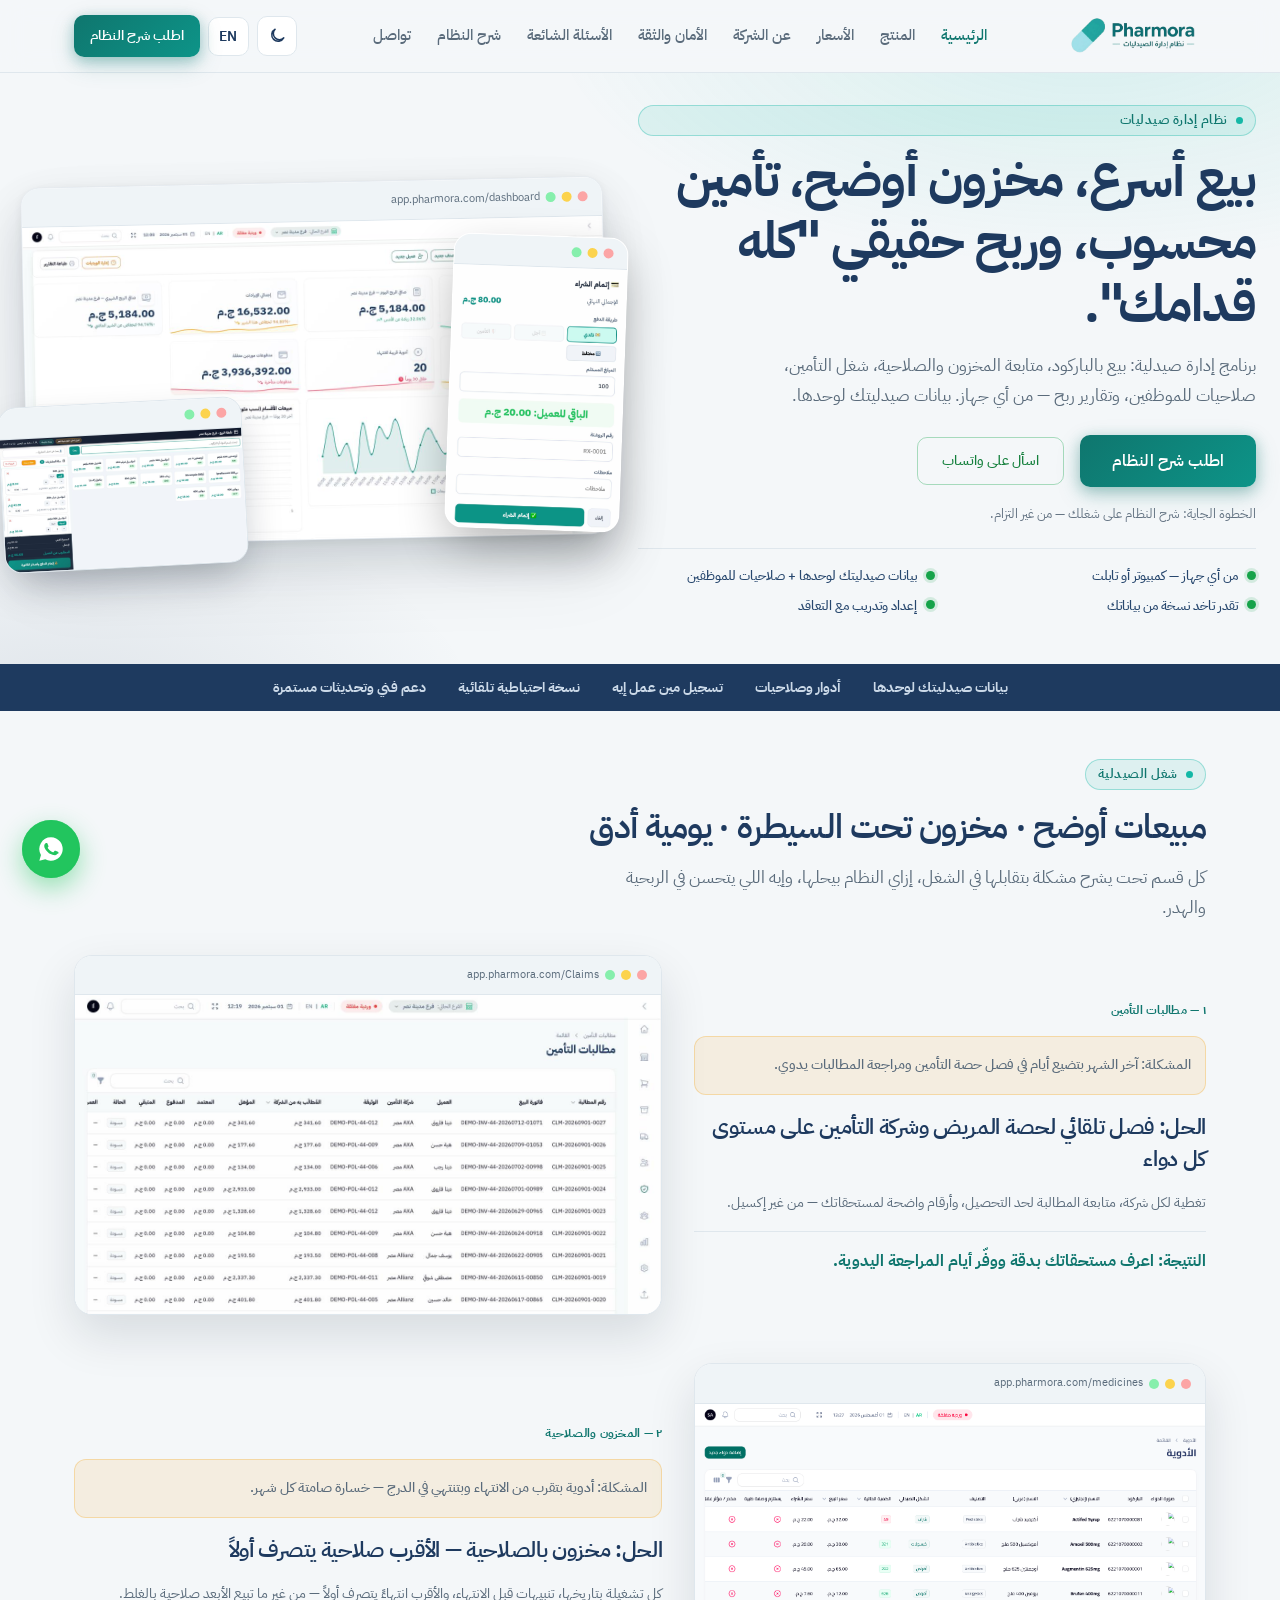
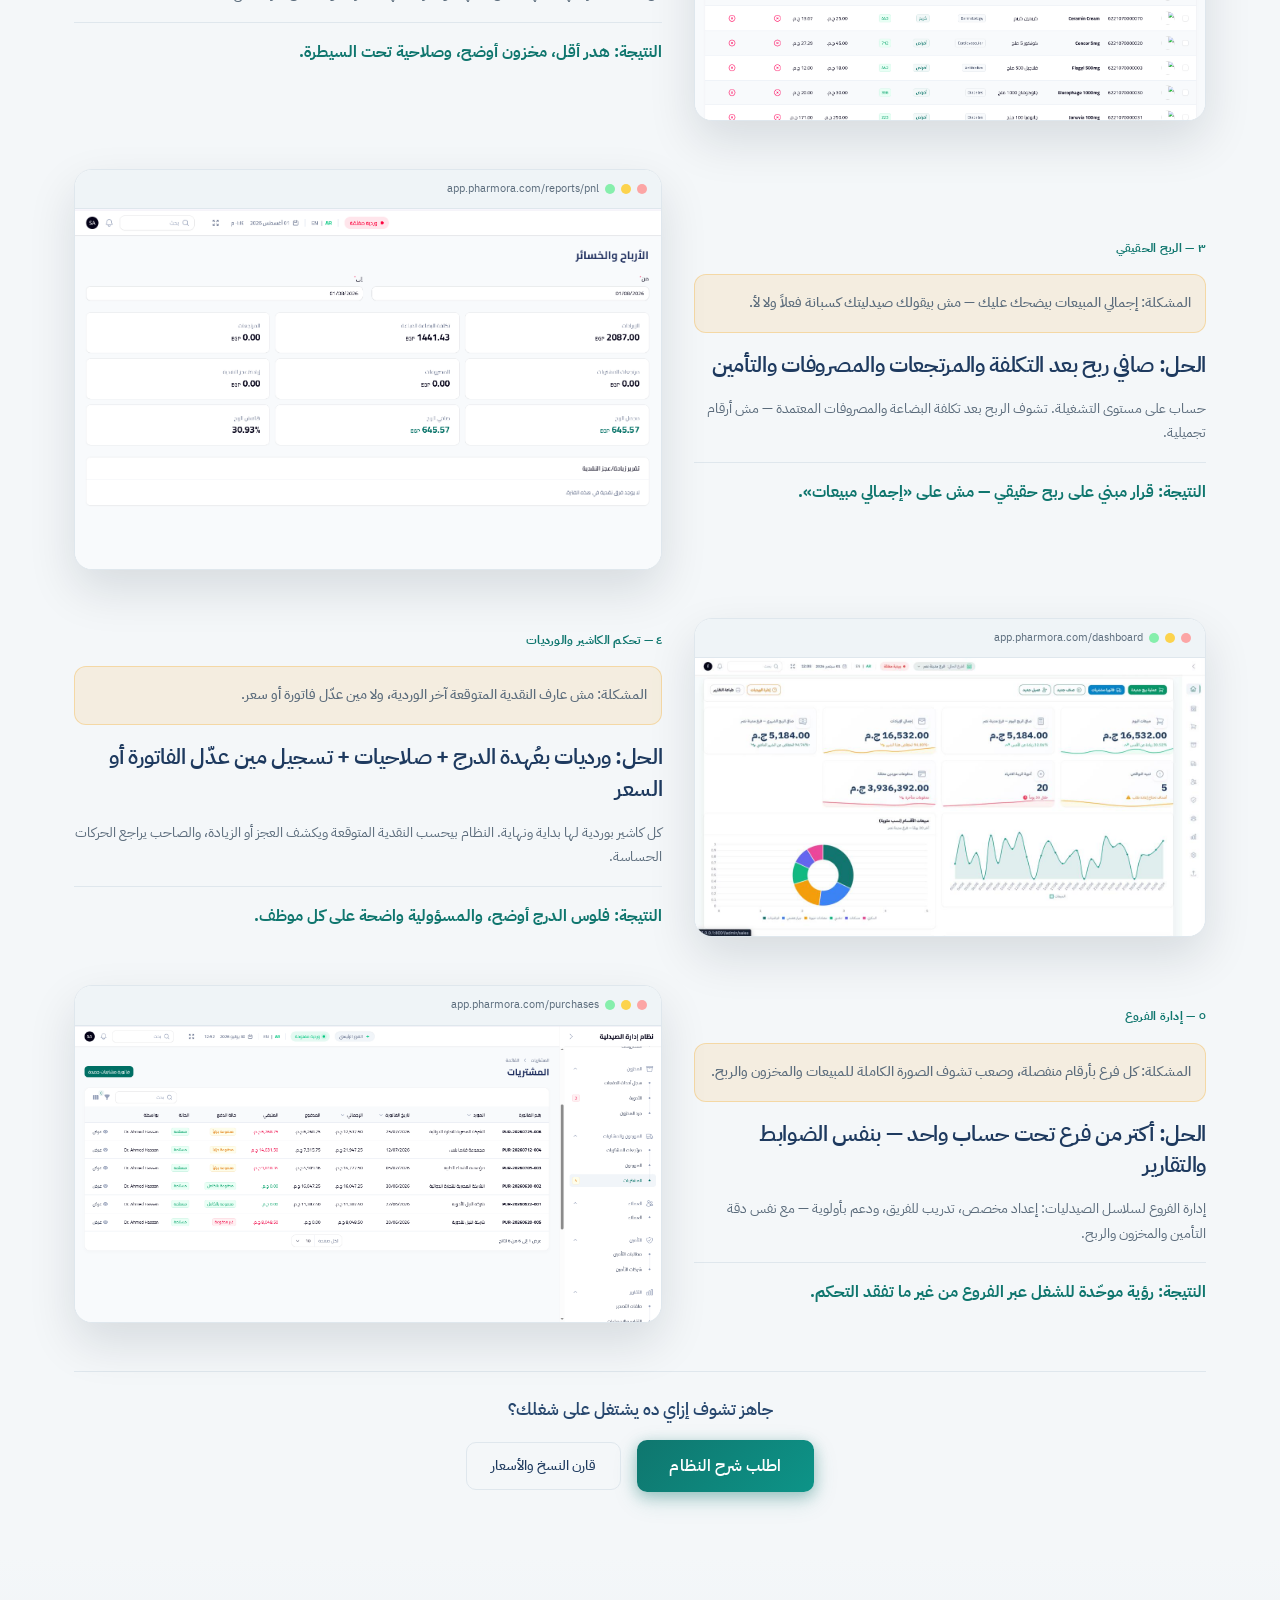
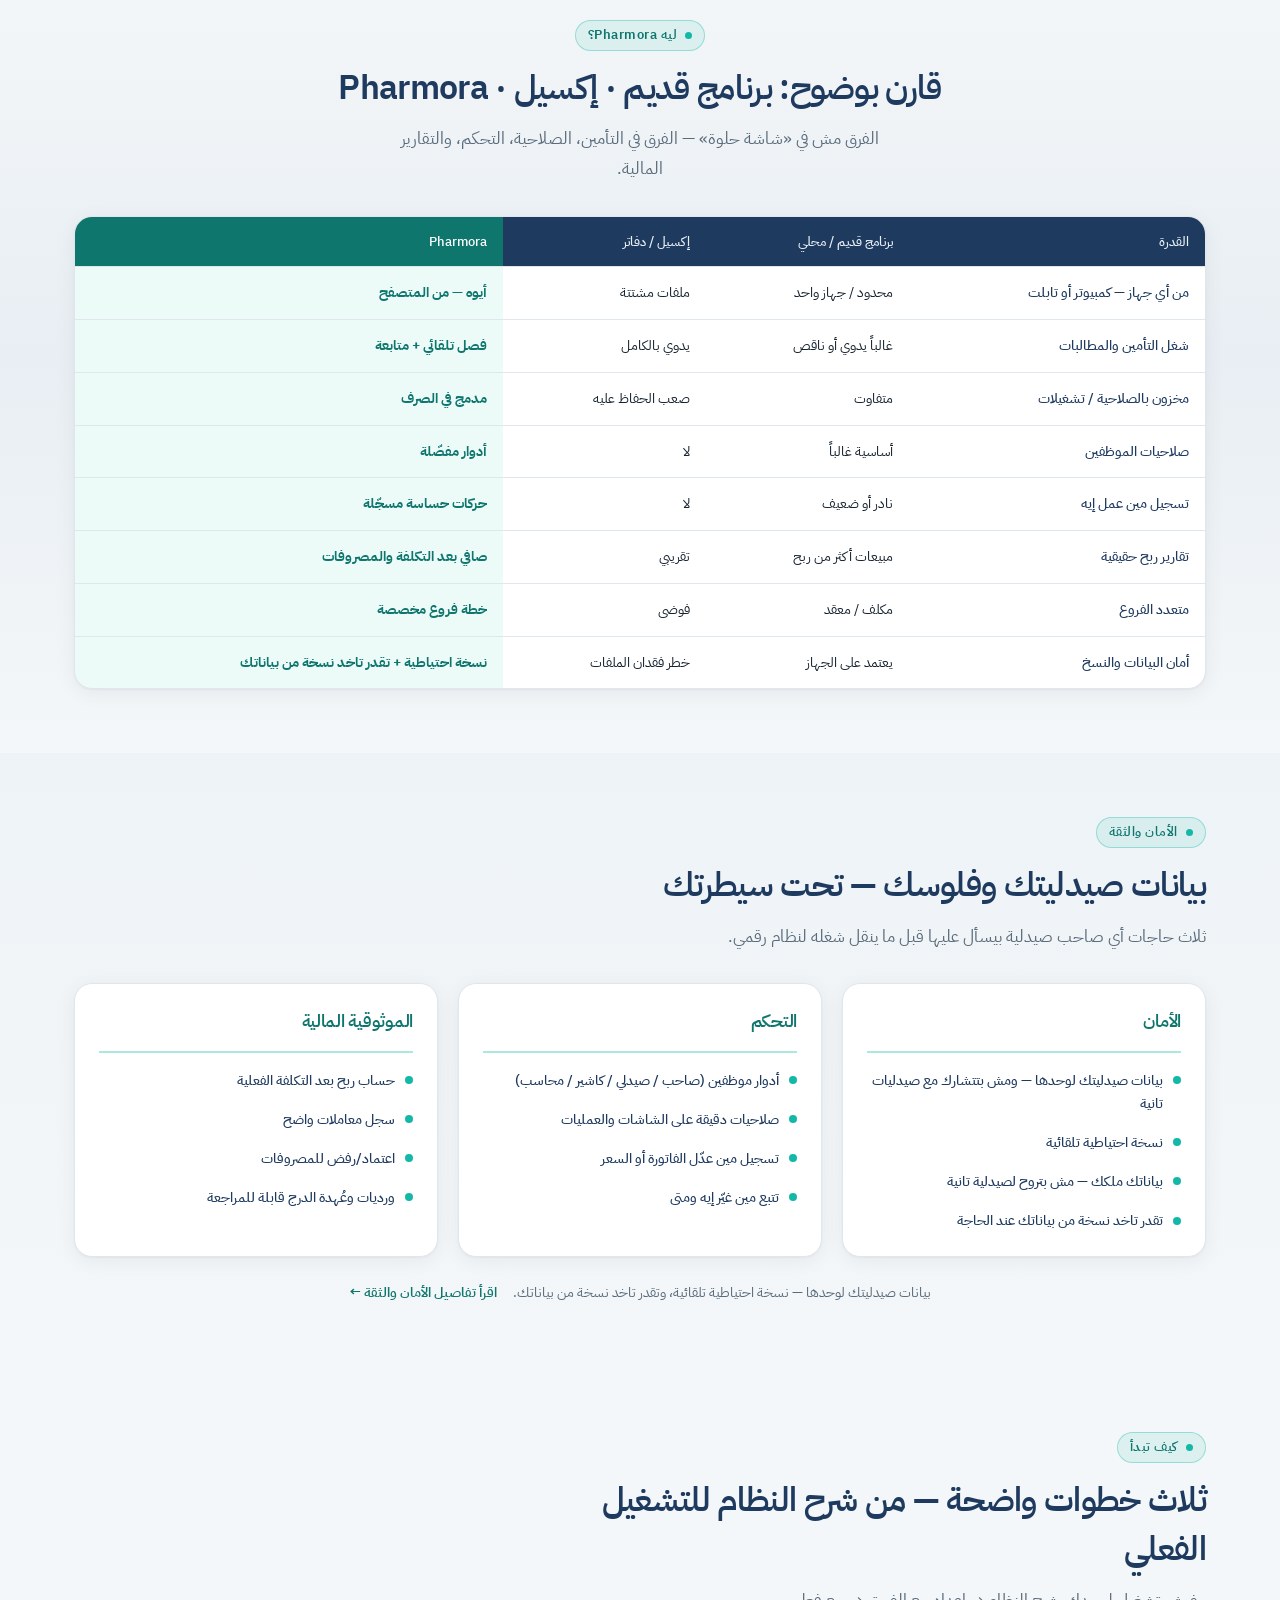
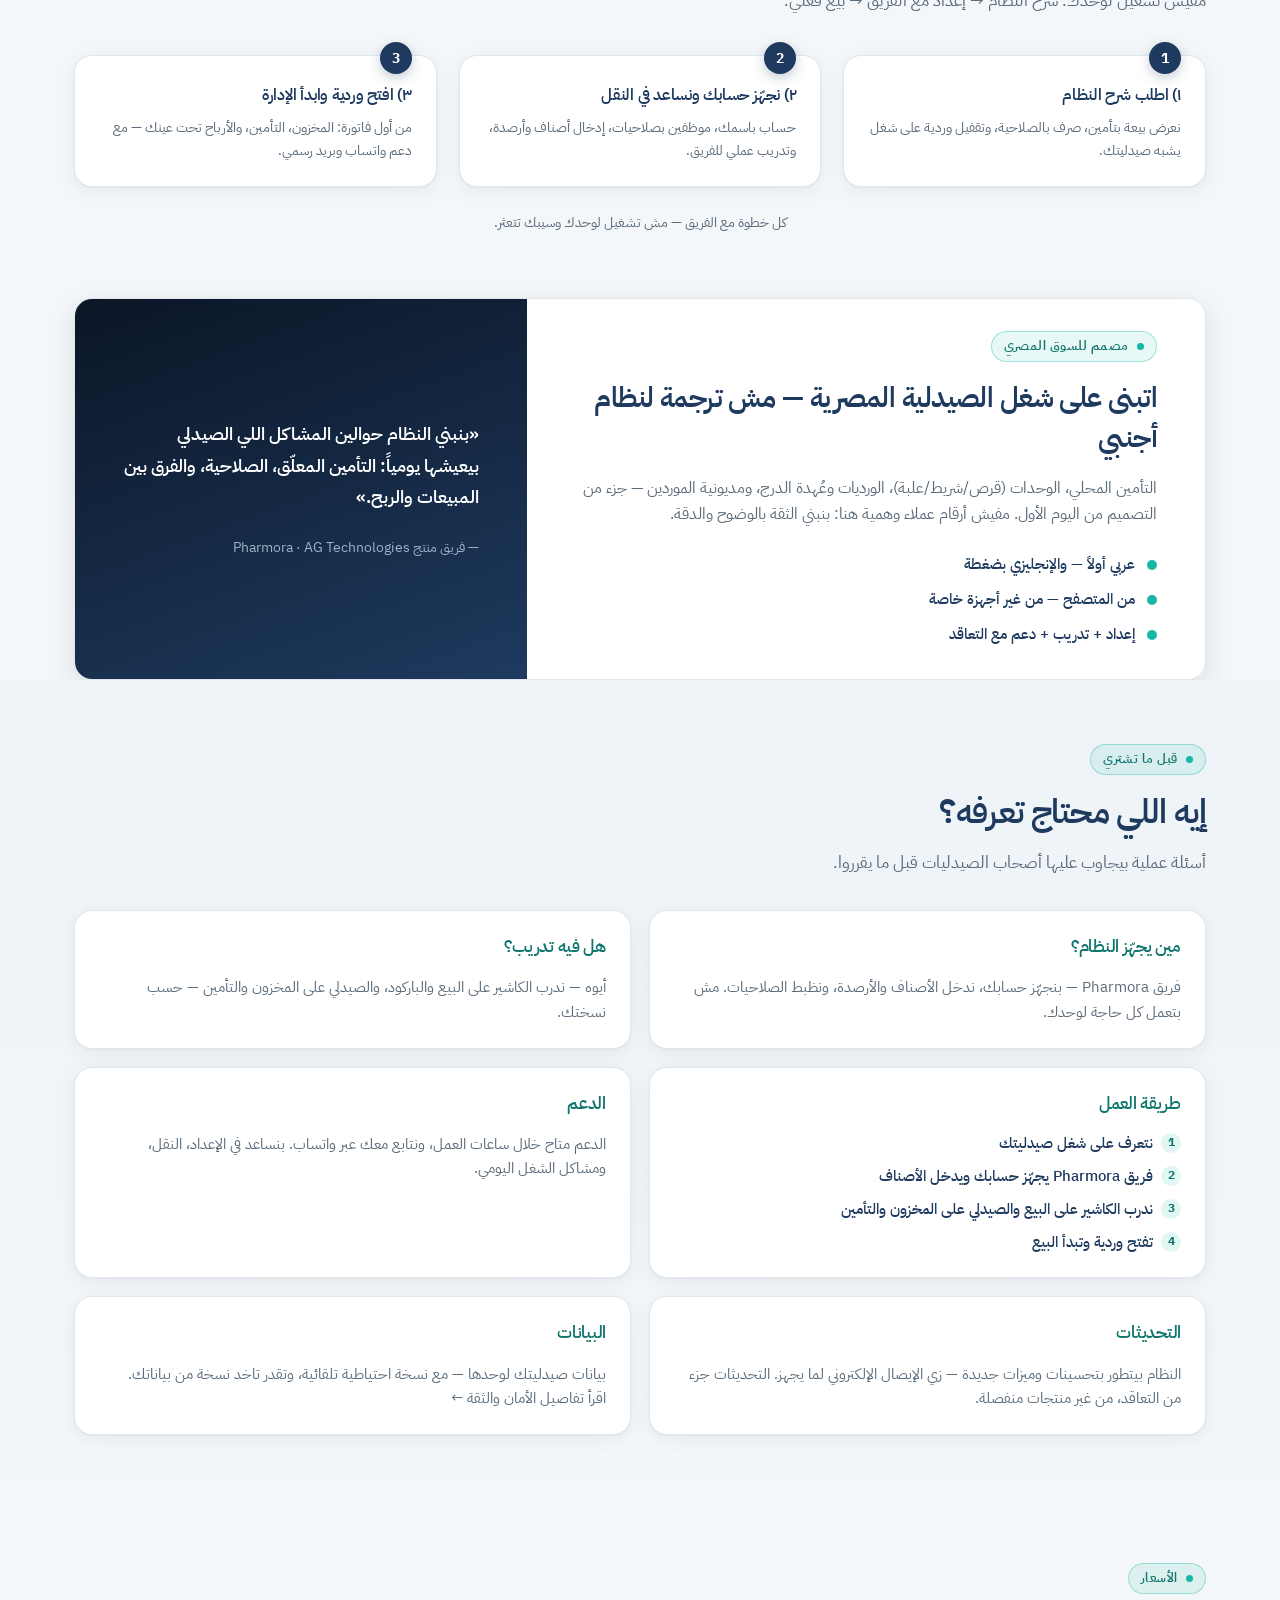
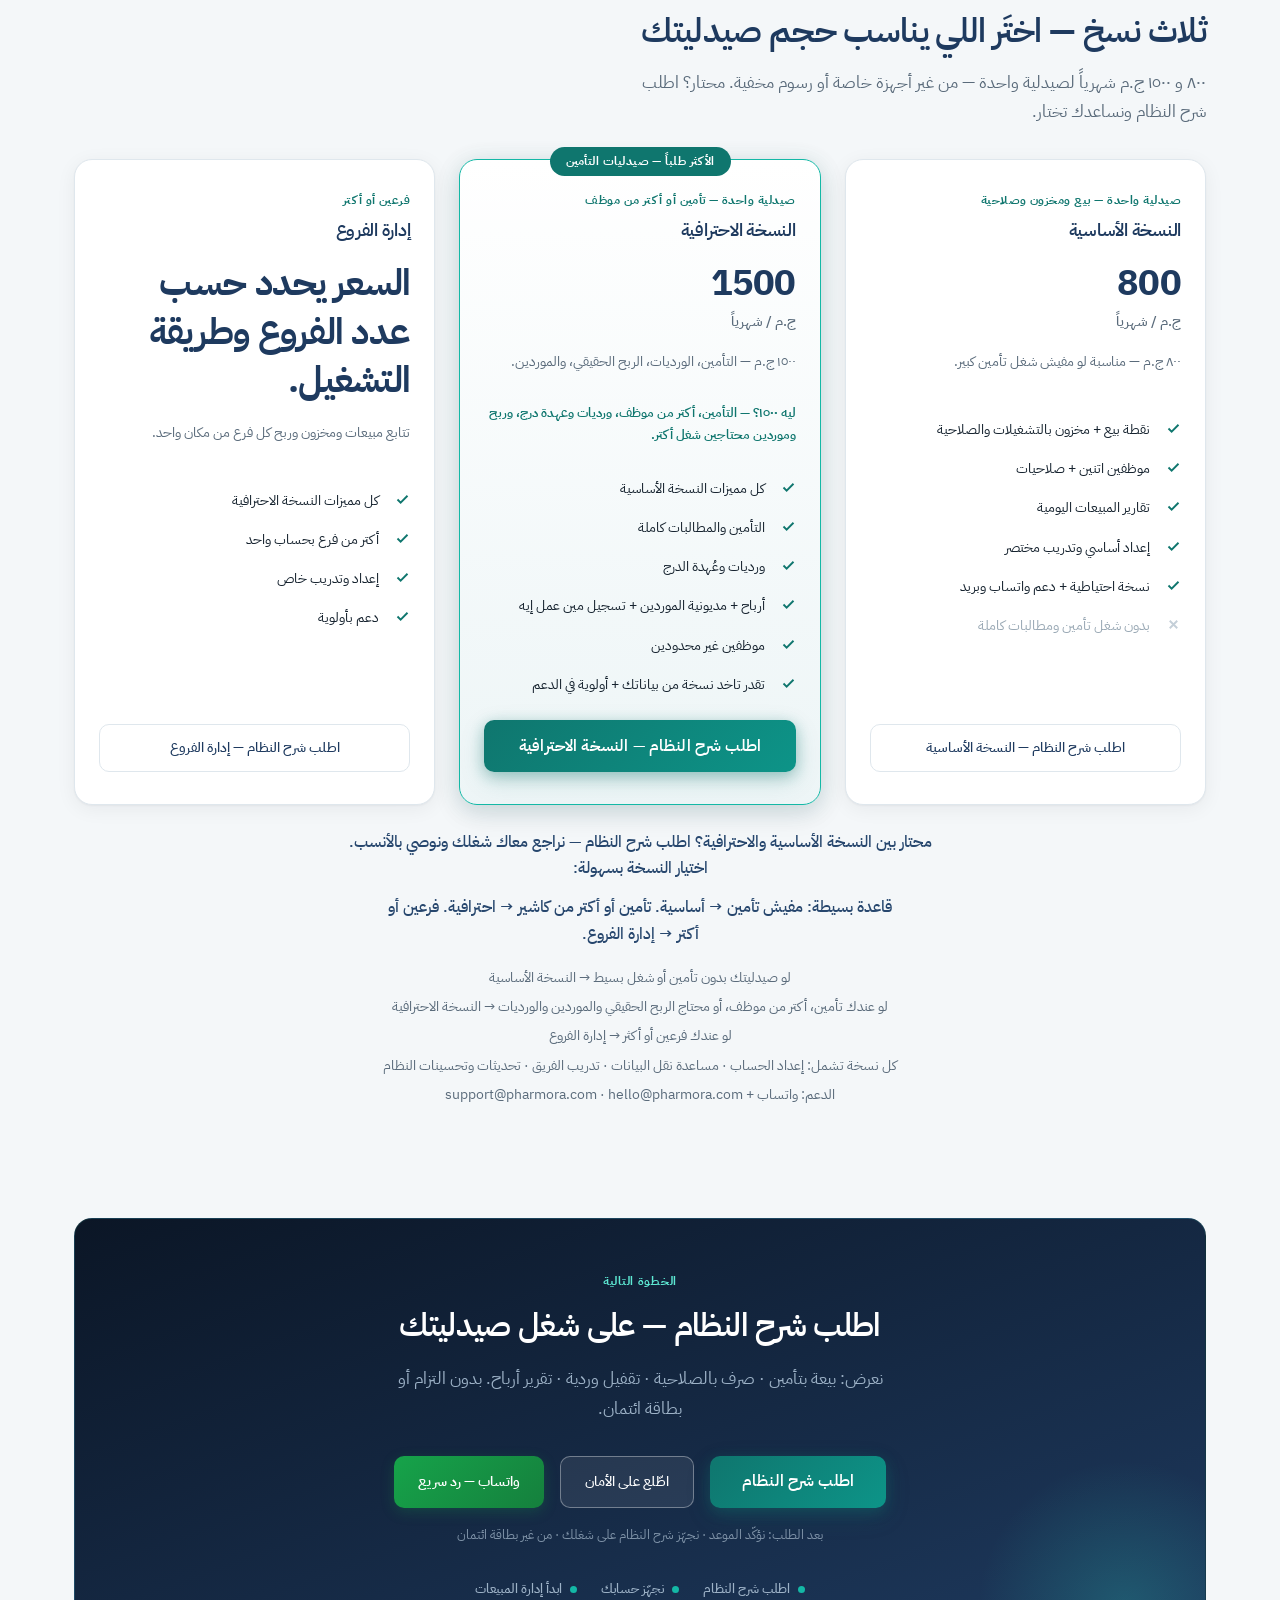
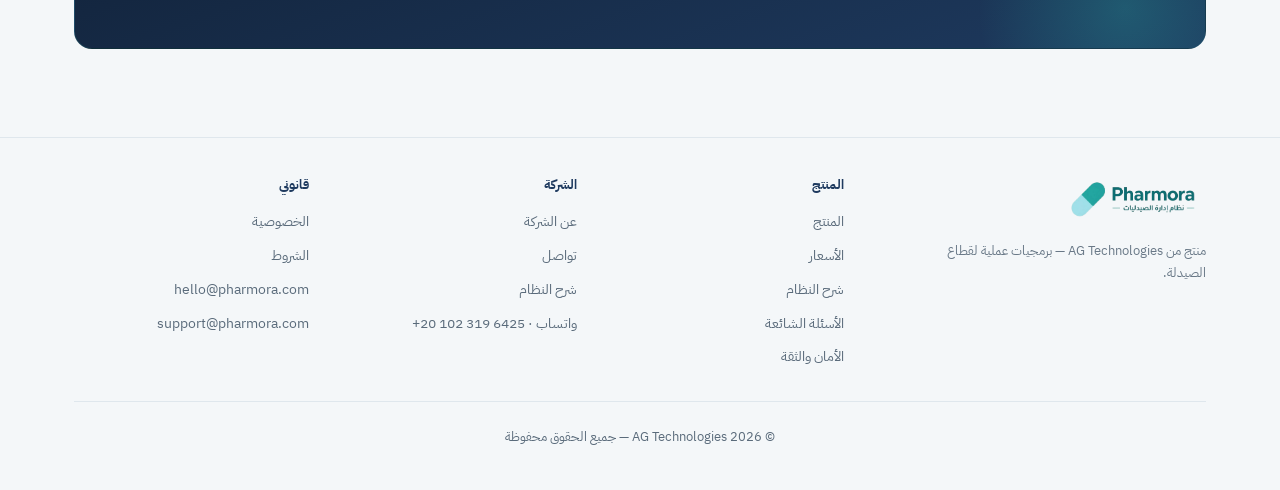
==== commit 5be08bf8: "add images" ====
--- a/index.html
+++ b/index.html
@@ -75,7 +75,7 @@
   <div class="container hero-grid">
     <div class="hero-copy">
       <span class="eyebrow" data-i18n="hero.eyebrow">نظام إدارة صيدليات</span>
-      <h1 data-i18n="hero.title">بيع أسرع، مخزون أوضح، تأمين محسوب، وربح حقيقي — من مكان واحد</h1>
+      <h1 data-i18n="hero.title">بيع أسرع، مخزون أوضح، تأمين محسوب، وربح حقيقي "كله قدامك".</h1>
       <p class="hero-sub" data-i18n="hero.sub">برنامج إدارة صيدلية: بيع بالباركود، متابعة المخزون والصلاحية، شغل التأمين، صلاحيات للموظفين، وتقارير ربح — من أي جهاز. بيانات صيدليتك لوحدها.</p>
       <div class="hero-ctas">
         <a class="btn btn-primary" href="demo.html" data-i18n="hero.cta">اطلب شرح النظام</a>
@@ -92,19 +92,19 @@
     <div class="reveal hero-visual">
       <div class="hero-art composition">
         <div class="browser main-screen">
-          <div class="browser-bar"><i></i><i></i><i></i><span>app.pharmora.com/pos</span></div>
-          <img src="assets/img/pos-light.png" data-dark="assets/img/pos-dark.png" data-light="assets/img/pos-light.png" alt="Pharmora POS" width="1200" height="750" loading="eager" fetchpriority="high">
+          <div class="browser-bar"><i></i><i></i><i></i><span>app.pharmora.com/dashboard</span></div>
+          <img src="assets/img/dashboard-light.jpeg" data-dark="assets/img/dashboard-dark.jpeg" data-light="assets/img/dashboard-light.jpeg" alt="Pharmora POS" width="1200" height="750" loading="eager" fetchpriority="high">
         </div>
         <div class="browser floating-screen checkout-float">
           <div class="browser-bar"><i></i><i></i><i></i></div>
-          <img src="assets/img/checkout-light.png" data-dark="assets/img/checkout-dark.png" data-light="assets/img/checkout-light.png" alt="Checkout with insurance" width="480" height="600" loading="eager">
+          <img src="assets/img/Buy-light.jpeg" data-dark="assets/img/Buy-dark.jpeg" data-light="assets/img/Buy-light.jpeg" alt="Checkout with insurance" width="480" height="600" loading="eager">
         </div>
         <div class="browser floating-screen dash-float">
           <div class="browser-bar"><i></i><i></i><i></i></div>
-          <img src="assets/img/dashboard-light.png" data-dark="assets/img/dashboard-dark.png" data-light="assets/img/dashboard-light.png" alt="Dashboard" width="640" height="400" loading="lazy">
-        </div>
-      </div>
-      <p class="hero-caption" data-i18n="hero.caption">لقطات حقيقية من النظام — مش تصميمات تسويقية</p>
+          <img src="assets/img/POS-light.jpeg" data-dark="assets/img/POS-dark.jpeg" data-light="assets/img/POS-light.jpeg" alt="Dashboard" width="640" height="400" loading="lazy">
+        </div>
+      </div>
+<!--      <p class="hero-caption" data-i18n="hero.caption">لقطات حقيقية من النظام</p>-->
     </div>
   </div>
 </header>
@@ -115,7 +115,7 @@
     <span><b data-i18n="strip.s2">أدوار وصلاحيات</b></span>
     <span><b data-i18n="strip.s3">تسجيل مين عمل إيه</b></span>
     <span><b data-i18n="strip.s4">نسخة احتياطية تلقائية</b></span>
-    <span><b data-i18n="strip.s5">تقدر تاخد نسخة من بياناتك</b></span>
+    <span><b data-i18n="strip.s5">دعم فني وتحديثات مستمرة</b></span>
   </div>
 </div>
 
@@ -137,8 +137,8 @@
       </div>
       <div class="outcome-art">
         <div class="browser">
-          <div class="browser-bar"><i></i><i></i><i></i><span>app.pharmora.com/claims</span></div>
-          <img src="assets/img/claims-light.png" alt="Insurance claims" width="1100" height="700" loading="lazy">
+          <div class="browser-bar"><i></i><i></i><i></i><span>app.pharmora.com/Claims</span></div>
+          <img src="assets/img/Claims-light.jpeg" data-dark="assets/img/Claims-dark.jpeg" data-light="assets/img/Claims-light.jpeg"  alt="Insurance claims" width="1100" height="700" loading="lazy">
         </div>
       </div>
     </article>
@@ -186,7 +186,7 @@
       <div class="outcome-art">
         <div class="browser">
           <div class="browser-bar"><i></i><i></i><i></i><span>app.pharmora.com/dashboard</span></div>
-          <img src="assets/img/dashboard-light.png" data-dark="assets/img/dashboard-dark.png" data-light="assets/img/dashboard-light.png" alt="Dashboard and shifts" width="1100" height="700" loading="lazy">
+          <img src="assets/img/dashboard-light.jpeg" data-dark="assets/img/dashboard-dark.jpeg" data-light="assets/img/dashboard-light.jpeg" alt="Dashboard and shifts" width="1100" height="700" loading="lazy">
         </div>
       </div>
     </article>
--- a/assets/css/style.css
+++ b/assets/css/style.css
@@ -35,11 +35,42 @@
   --radius-lg:18px;
   --shadow:0 8px 24px rgba(11,22,38,.08);
   --shadow-lg:0 20px 48px rgba(11,22,38,.12);
+  --hero-screen-shadow:0 2px 8px rgba(11,22,38,.06),0 18px 44px rgba(11,22,38,.12),0 36px 72px rgba(11,22,38,.08);
   --nav-height:72px;
   --brand:'Poppins',sans-serif;
   --display:'IBM Plex Sans Arabic','Cairo',system-ui,sans-serif;
   --body:'IBM Plex Sans Arabic','Cairo',system-ui,sans-serif;
   --data:'IBM Plex Sans Arabic','Cairo',system-ui,sans-serif;
+  /* Spacing scale — 8px base rhythm */
+  --space-1:8px;
+  --space-2:16px;
+  --space-3:24px;
+  --space-4:32px;
+  --space-5:48px;
+  --space-6:64px;
+  --section-y:var(--space-6);
+  --section-y-sm:var(--space-5);
+  --head-gap:12px;
+  --head-mb:var(--space-4);
+  /* Typography scale */
+  --text-xs:.8125rem;
+  --text-sm:.875rem;
+  --text-base:1rem;
+  --text-md:1.0625rem;
+  --text-lg:1.125rem;
+  --leading-tight:1.22;
+  --leading-snug:1.45;
+  --leading-normal:1.65;
+  --leading-relaxed:1.75;
+  --tracking-tight:-.02em;
+  --tracking-snug:-.015em;
+  --tracking-wide:.04em;
+  /* Component tokens */
+  --btn-h:48px;
+  --btn-radius:10px;
+  --card-shadow:0 1px 2px rgba(11,22,38,.04),0 4px 20px rgba(11,22,38,.06);
+  --card-shadow-hover:0 8px 28px rgba(11,22,38,.10);
+  --card-border:1px solid var(--line);
 }
 html[lang="en"]{
   --display:'Inter',system-ui,sans-serif;
@@ -79,33 +110,37 @@
   --plan-dim-icon:#4A5C59;
   --shadow:0 10px 30px rgba(0,0,0,.35);
   --shadow-lg:0 24px 60px rgba(0,0,0,.45);
+  --hero-screen-shadow:0 2px 8px rgba(0,0,0,.22),0 18px 44px rgba(0,0,0,.34),0 36px 72px rgba(0,0,0,.22);
+  --card-shadow:0 1px 2px rgba(0,0,0,.20),0 4px 20px rgba(0,0,0,.25);
+  --card-shadow-hover:0 8px 28px rgba(0,0,0,.35);
   color-scheme:dark;
 }
 *{box-sizing:border-box;margin:0;padding:0}
 html{scroll-behavior:smooth;scroll-padding-top:var(--nav-height)}
-body{font-family:var(--body);font-weight:400;color:var(--ink);background:var(--paper);line-height:1.65;font-size:16px;-webkit-font-smoothing:antialiased;text-rendering:optimizeLegibility}
+body{font-family:var(--body);font-weight:400;color:var(--ink);background:var(--paper);line-height:var(--leading-normal);font-size:var(--text-base);-webkit-font-smoothing:antialiased;text-rendering:optimizeLegibility}
 img,svg{display:block;max-width:100%}
 a{color:inherit;text-decoration:none}
 .container{max-width:1160px;margin-inline:auto;padding-inline:22px}
-.eyebrow{display:inline-flex;align-items:center;gap:8px;font-family:var(--data);font-size:.8rem;font-weight:500;color:var(--teal-700);background:rgba(20,184,166,.10);border:1px solid rgba(20,184,166,.35);padding:5px 14px;border-radius:99px}
+.eyebrow{display:inline-flex;align-items:center;gap:var(--space-1);font-family:var(--data);font-size:var(--text-xs);font-weight:600;color:var(--teal-700);background:rgba(20,184,166,.10);border:1px solid rgba(20,184,166,.35);padding:6px 12px;border-radius:99px;letter-spacing:var(--tracking-wide);line-height:1.3}
 .eyebrow::before{content:"";width:7px;height:7px;border-radius:50%;background:var(--teal-500)}
-h1,h2,h3{font-family:var(--display);line-height:1.3;color:var(--heading);letter-spacing:-.015em}
-h1{font-weight:600}
-h2{font-size:clamp(1.45rem,3vw,2rem);font-weight:600}
-h3{font-weight:500;font-size:1.05rem}
-.section{padding-block:72px}
+h1,h2,h3{font-family:var(--display);line-height:var(--leading-snug);color:var(--heading);letter-spacing:var(--tracking-snug)}
+h1{font-weight:700;line-height:var(--leading-tight)}
+h2{font-size:clamp(1.5rem,2.8vw,2.125rem);font-weight:600;letter-spacing:var(--tracking-tight);line-height:var(--leading-snug)}
+h3{font-weight:600;font-size:var(--text-lg);line-height:var(--leading-snug)}
+.section{padding-block:var(--section-y)}
 
 
 .center{margin-inline:auto;text-align:center}
-.btn{display:inline-flex;align-items:center;justify-content:center;gap:8px;font-family:var(--body);font-weight:500;font-size:.95rem;padding:12px 24px;border-radius:10px;border:none;cursor:pointer;transition:transform .15s ease,box-shadow .15s ease}
+.btn{display:inline-flex;align-items:center;justify-content:center;gap:var(--space-1);min-height:var(--btn-h);font-family:var(--body);font-weight:600;font-size:var(--text-sm);padding:0 var(--space-3);border-radius:var(--btn-radius);border:none;cursor:pointer;transition:transform .15s ease,box-shadow .15s ease,border-color .15s ease,background .15s ease;white-space:nowrap}
 .btn:active{transform:translateY(1px)}
-.btn-primary{background:linear-gradient(135deg,var(--teal-700),#0D9488);color:#fff;box-shadow:0 8px 22px rgba(15,118,110,.35)}
-[data-theme="dark"] .btn-primary{background:linear-gradient(135deg,#14B8A6,#0F766E);box-shadow:0 8px 22px rgba(45,212,191,.22)}
-.btn-primary:hover{box-shadow:0 12px 28px rgba(15,118,110,.45);transform:translateY(-2px)}
-.btn-ghost{background:transparent;color:var(--heading);border:1.5px solid var(--line)}
-.btn-ghost:hover{border-color:var(--teal-500);color:var(--teal-700)}
-.btn-wa{background:linear-gradient(135deg,#16A34A,#15803D);color:#fff;box-shadow:0 6px 18px rgba(22,163,74,.25)}
-.btn-wa:hover{box-shadow:0 10px 24px rgba(22,163,74,.32);transform:translateY(-2px)}
+.btn-primary{background:linear-gradient(135deg,var(--teal-700),#0D9488);color:#fff;box-shadow:0 4px 14px rgba(15,118,110,.32),0 8px 24px rgba(15,118,110,.18);font-weight:600}
+[data-theme="dark"] .btn-primary{background:linear-gradient(135deg,#14B8A6,#0F766E);box-shadow:0 4px 14px rgba(45,212,191,.20),0 8px 24px rgba(45,212,191,.12)}
+.btn-primary:hover{box-shadow:0 6px 20px rgba(15,118,110,.40),0 12px 32px rgba(15,118,110,.22);transform:translateY(-2px)}
+.hero-ctas .btn-primary,.cta-band .btn-primary,.section-inline-cta .btn-primary,.plan.hot .btn-primary{padding-inline:var(--space-4);font-size:var(--text-base);min-height:52px;letter-spacing:.01em}
+.btn-ghost{background:transparent;color:var(--heading);border:var(--card-border);font-weight:500;box-shadow:none}
+.btn-ghost:hover{border-color:var(--teal-500);color:var(--teal-700);background:rgba(20,184,166,.04)}
+.btn-wa{background:linear-gradient(135deg,#16A34A,#15803D);color:#fff;box-shadow:0 4px 14px rgba(22,163,74,.22);font-weight:600}
+.btn-wa:hover{box-shadow:0 8px 22px rgba(22,163,74,.30);transform:translateY(-2px)}
 
 /* Nav */
 .nav{position:sticky;top:0;z-index:50;background:var(--nav-bg);backdrop-filter:blur(14px);border-bottom:1px solid var(--line);isolation:isolate}
@@ -118,7 +153,7 @@
 .nav-links{display:flex;gap:26px;font-weight:500;font-size:.95rem;color:var(--ink-soft)}
 .nav-links a:hover,.nav-links a.active{color:var(--teal-700)}
 .nav-actions{display:flex;gap:8px;align-items:center}
-.nav-actions .btn{padding:9px 18px;font-size:.9rem}
+.nav-actions .btn{min-height:42px;padding-inline:var(--space-2);font-size:var(--text-sm)}
 .theme-btn,.lang-btn{display:inline-flex;align-items:center;justify-content:center;gap:7px;background:var(--card);border:1.5px solid var(--line);border-radius:10px;padding:8px 12px;font-family:var(--data);font-weight:500;font-size:.85rem;color:var(--heading);cursor:pointer;transition:border-color .15s,background .15s}
 .theme-btn{width:40px;height:40px;padding:0}
 .lang-btn{min-width:40px;padding:8px 10px;font-weight:600;letter-spacing:.02em}
@@ -170,38 +205,38 @@
 }
 
 /* Hero */
-.hero{padding-block:56px 72px;background:
+.hero{padding-block:var(--space-4) var(--space-5);background:
   radial-gradient(900px 420px at 85% -10%,rgba(20,184,166,.14),transparent 60%),
   radial-gradient(700px 380px at 5% 110%,rgba(30,58,95,.10),transparent 60%)}
-.hero-grid{display:grid;grid-template-columns:1fr 1.12fr;gap:48px;align-items:center}
-.hero-copy{max-width:560px}
-.hero h1{font-size:clamp(1.75rem,4vw,2.65rem);font-weight:600;margin:18px 0 16px;letter-spacing:-.01em}
-.hero h1 em{font-style:normal;color:var(--teal-700);position:relative;white-space:nowrap}
-.hero h1 em::after{content:"";position:absolute;inset-inline:0;bottom:4px;height:9px;background:rgba(94,234,212,.5);z-index:-1;border-radius:3px}
-.hero-sub{color:var(--ink-soft);font-size:1.05rem;max-width:540px;line-height:1.8}
-.hero-ctas{display:flex;flex-wrap:wrap;gap:12px;margin-top:28px}
-.hero-cta-note{margin-top:14px;font-size:.82rem;color:var(--ink-soft);max-width:520px;line-height:1.65}
-.section-inline-cta{margin-top:48px;padding-top:36px;border-top:1px solid var(--line);text-align:center}
-.section-inline-cta p{color:var(--heading-soft);font-weight:500;margin-bottom:18px;font-size:1.02rem}
+.hero-grid{display:grid;grid-template-columns:1fr 1.08fr;gap:var(--space-4);align-items:center}
+.hero-copy{max-width:540px;display:flex;flex-direction:column;gap:0}
+.hero h1{font-size:clamp(1.85rem,4.2vw,2.75rem);font-weight:700;margin:var(--head-gap) 0 var(--space-2);letter-spacing:var(--tracking-tight);line-height:var(--leading-tight);max-width:540px}
+html[lang="en"] .hero h1{max-width:640px}
+.hero h1 em{font-style:normal;color:var(--teal-700);position:relative}
+@media (min-width:681px){.hero h1 em{white-space:nowrap}}
+.hero h1 em::after{content:"";position:absolute;inset-inline:0;bottom:3px;height:8px;background:rgba(94,234,212,.45);z-index:-1;border-radius:3px}
+.hero-sub{color:var(--ink-soft);font-size:var(--text-md);max-width:52ch;line-height:var(--leading-relaxed)}
+.hero-ctas{display:flex;flex-wrap:wrap;gap:var(--space-2);margin-top:var(--space-3);align-items:center}
+.hero-cta-note{margin-top:var(--space-2);font-size:var(--text-xs);color:var(--ink-soft);max-width:48ch;line-height:var(--leading-normal);opacity:.92}
+.section-inline-cta{margin-top:var(--space-5);padding-top:var(--space-3);border-top:1px solid var(--line);text-align:center}
+.section-inline-cta p{color:var(--heading-soft);font-weight:500;margin-bottom:var(--space-2);font-size:1.02rem}
 .section-inline-cta-btns{justify-content:center;margin-top:0}
-.plan-value{font-size:.88rem;color:var(--ink-soft);margin:8px 0 14px;line-height:1.65;min-height:2.8em}
-.plan-why{font-size:.84rem;color:var(--teal-700);margin:-4px 0 12px;line-height:1.6;font-weight:500}
-.sec-foot{margin-top:28px;font-size:.9rem;color:var(--ink-soft);display:flex;flex-wrap:wrap;gap:8px 16px;justify-content:center;align-items:center}
+.sec-foot{margin-top:var(--space-3);font-size:var(--text-sm);color:var(--ink-soft);display:flex;flex-wrap:wrap;gap:var(--space-2);justify-content:center;align-items:center}
 .sec-foot a{font-weight:600;color:var(--teal-700)}
 .sec-foot a:hover{text-decoration:underline}
-.steps-note{margin-top:24px;font-size:.88rem;color:var(--ink-soft);max-width:560px;margin-inline:auto}
+.steps-note{margin-top:var(--space-3);font-size:.88rem;color:var(--ink-soft);max-width:560px;margin-inline:auto}
 .cta-band .btns .cta-ghost-light{background:rgba(255,255,255,.08);border:1.5px solid rgba(255,255,255,.35);color:#fff}
 .cta-band .btns .cta-ghost-light:hover{border-color:var(--teal-300);color:#fff;background:rgba(255,255,255,.12)}
 .btn-wa-soft{border-color:rgba(22,163,74,.35);color:#15803D}
 .btn-wa-soft:hover{border-color:#16A34A;color:#166534;background:rgba(22,163,74,.06)}
 [data-theme="dark"] .btn-wa-soft{color:#4ADE80;border-color:rgba(74,222,128,.35)}
 [data-theme="dark"] .btn-wa-soft:hover{color:#86EFAC;border-color:#4ADE80;background:rgba(74,222,128,.08)}
-.hero-trust{list-style:none;display:flex;flex-wrap:wrap;gap:10px 18px;margin-top:26px;padding:0}
-.hero-trust li{position:relative;padding-inline-start:18px;font-size:.86rem;font-weight:500;color:var(--heading-soft)}
+.hero-trust{list-style:none;display:grid;grid-template-columns:repeat(2,minmax(0,1fr));gap:var(--space-1) var(--space-3);margin-top:var(--space-3);padding:0;padding-top:var(--space-2);border-top:1px solid var(--line)}
+.hero-trust li{position:relative;padding-inline-start:18px;font-size:var(--text-xs);font-weight:500;color:var(--heading-soft);line-height:var(--leading-normal)}
 .hero-trust li::before{content:"";position:absolute;inset-inline-start:0;top:.45em;width:9px;height:9px;border-radius:50%;background:var(--ok);box-shadow:0 0 0 3px rgba(22,163,74,.15)}
-.hero-visual{position:relative}
-.hero-caption{margin-top:16px;text-align:center;font-size:.82rem;font-weight:600;color:var(--ink-soft)}
-.hero-pillars{list-style:none;display:flex;flex-wrap:wrap;gap:8px;margin-top:28px;padding:0}
+.hero-visual{position:relative;align-self:center}
+.hero-caption{margin-top:var(--space-2);text-align:center;font-size:var(--text-xs);font-weight:500;color:var(--ink-soft);letter-spacing:.01em}
+.hero-pillars{list-style:none;display:flex;flex-wrap:wrap;gap:var(--space-1);margin-top:var(--space-3);padding:0}
 .hero-pillars li{font-family:var(--data);font-size:.78rem;font-weight:500;color:var(--heading);background:var(--card);border:1px solid var(--line);padding:7px 12px;border-radius:999px}
 .hero-points{display:flex;flex-wrap:wrap;gap:16px 22px;margin-top:26px;font-size:.9rem;font-weight:500;color:var(--heading-soft)}
 .hero-points span{display:inline-flex;align-items:center;gap:7px}
@@ -215,46 +250,48 @@
 .browser-bar span{margin-inline-start:10px;font-family:var(--data);font-size:.7rem;color:var(--ink-soft);direction:ltr}
 .browser img{width:100%;height:auto;cursor:zoom-in}
 .hero .browser{transform:rotate(-1.2deg)}
+.hero .main-screen{border-color:color-mix(in srgb,var(--line) 72%,transparent);box-shadow:var(--hero-screen-shadow)}
 html[dir="ltr"] .hero .browser{transform:rotate(1.2deg)}
 
 /* Trust strip */
-.strip{background:var(--panel-dark-mid);color:#CBD9E8;padding-block:20px}
-.trust-strip{padding-block:22px}
-.strip-inner{display:flex;flex-wrap:wrap;justify-content:center;gap:14px 36px;font-size:.88rem;font-weight:600}
+.strip{background:var(--panel-dark-mid);color:#CBD9E8;padding-block:calc(var(--space-2) - 4px)}
+.trust-strip{padding-block:calc(var(--space-2) - 4px)}
+.strip-inner{display:flex;flex-wrap:wrap;justify-content:center;gap:var(--space-2) var(--space-4);font-size:.88rem;font-weight:600}
 .strip-inner span{display:inline-flex;align-items:center;gap:8px}
 .strip-inner svg{color:var(--teal-300);flex-shrink:0}
 
 /* Outcome bands (problem → solution → result) */
-.outcome{display:grid;grid-template-columns:1fr 1.15fr;gap:40px;align-items:center;margin-bottom:64px}
+.outcome{display:grid;grid-template-columns:1fr 1.15fr;gap:var(--space-4);align-items:center;margin-bottom:var(--space-5)}
 .outcome:last-child{margin-bottom:0}
 .outcome-flip .outcome-text{order:2}
 .outcome-flip .outcome-art{order:1}
 html[dir="ltr"] .outcome-flip .outcome-text{order:2}
 html[dir="ltr"] .outcome-flip .outcome-art{order:1}
-.outcome-label{display:inline-block;font-family:var(--data);font-size:.78rem;font-weight:700;color:var(--teal-700);letter-spacing:.02em;margin-bottom:12px}
-.outcome-problem{color:#8A4B12;background:rgba(245,158,11,.10);border:1px solid rgba(245,158,11,.28);border-radius:12px;padding:12px 14px;font-size:.92rem;font-weight:500;margin-bottom:16px;line-height:1.7}
+.outcome-label{display:inline-block;font-family:var(--data);font-size:.78rem;font-weight:700;color:var(--teal-700);letter-spacing:.02em;margin-bottom:var(--space-2)}
+.outcome-problem{color:#8A4B12;background:rgba(245,158,11,.10);border:1px solid rgba(245,158,11,.28);border-radius:12px;padding:var(--space-2) 14px;font-size:.92rem;font-weight:500;margin-bottom:var(--space-2);line-height:1.7}
 [data-theme="dark"] .outcome-problem{color:#FBBF24;background:rgba(245,158,11,.12);border-color:rgba(245,158,11,.3)}
-.outcome-text h3{font-size:clamp(1.15rem,2.4vw,1.45rem);margin-bottom:12px}
-.outcome-text > p{color:var(--ink-soft);font-size:.95rem;line-height:1.7}
-.outcome-result{margin-top:18px;padding-top:16px;border-top:1px solid var(--line)}
-.outcome-result strong{color:var(--teal-700);font-size:1rem;font-weight:700;display:block;line-height:1.7}
+.outcome-text h3{font-size:clamp(1.125rem,2.2vw,1.375rem);margin-bottom:var(--space-2);font-weight:600;line-height:var(--leading-snug)}
+.outcome-text > p{color:var(--ink-soft);font-size:var(--text-sm);line-height:var(--leading-relaxed)}
+.outcome-result strong{color:var(--teal-700);font-size:var(--text-base);font-weight:700;display:block;line-height:var(--leading-normal)}
+.outcome-result{margin-top:var(--space-2);padding-top:var(--space-2);border-top:1px solid var(--line)}
 .outcome-art .browser{box-shadow:var(--shadow-lg)}
 
 /* Security */
 .security-sec{background:linear-gradient(180deg,var(--sec-grad-start),var(--paper))}
 .security-grid{display:grid;grid-template-columns:repeat(4,1fr);gap:18px}
-.sec-card{background:var(--card);border:1px solid var(--line);border-radius:var(--radius-lg);padding:26px 22px;transition:transform .2s ease,box-shadow .2s ease}
-.sec-card:hover{transform:translateY(-3px);box-shadow:var(--shadow)}
-.sec-card .icon{width:44px;height:44px;border-radius:12px;display:grid;place-items:center;background:rgba(15,118,110,.1);color:var(--teal-700);margin-bottom:14px}
-.sec-card h3{font-size:1rem;margin-bottom:8px}
-.sec-card p{color:var(--ink-soft);font-size:.9rem}
+.sec-card{background:var(--card);border:var(--card-border);border-radius:var(--radius-lg);padding:var(--space-3);box-shadow:var(--card-shadow);transition:transform .2s ease,box-shadow .2s ease,border-color .2s ease}
+.sec-card:hover{transform:translateY(-2px);box-shadow:var(--card-shadow-hover);border-color:rgba(20,184,166,.25)}
+.sec-card .icon{width:44px;height:44px;border-radius:var(--radius);display:grid;place-items:center;background:rgba(15,118,110,.1);color:var(--teal-700);margin-bottom:var(--space-2)}
+.sec-card h3{font-size:var(--text-base);margin-bottom:var(--space-1);font-weight:600}
+.sec-card p{color:var(--ink-soft);font-size:var(--text-sm);line-height:var(--leading-normal)}
 
 /* Trust architecture pillars */
 .trust-arch{display:grid;grid-template-columns:repeat(3,1fr);gap:20px}
-.trust-pillar{background:var(--card);border:1px solid var(--line);border-radius:var(--radius-lg);padding:26px 22px;box-shadow:0 4px 16px rgba(11,22,38,.03)}
-.trust-pillar h3{font-size:1.12rem;margin-bottom:16px;padding-bottom:12px;border-bottom:2px solid rgba(20,184,166,.35);color:var(--teal-700)}
-.trust-pillar ul{list-style:none;display:grid;gap:12px}
-.trust-pillar li{position:relative;padding-inline-start:18px;font-size:.92rem;color:var(--heading);font-weight:500;line-height:1.55}
+.trust-pillar{background:var(--card);border:var(--card-border);border-radius:var(--radius-lg);padding:var(--space-3);box-shadow:var(--card-shadow);transition:box-shadow .2s ease,border-color .2s ease}
+.trust-pillar:hover{box-shadow:var(--card-shadow-hover);border-color:rgba(20,184,166,.20)}
+.trust-pillar h3{font-size:var(--text-lg);margin-bottom:var(--space-2);padding-bottom:var(--space-2);border-bottom:2px solid rgba(20,184,166,.35);color:var(--teal-700);font-weight:600}
+.trust-pillar ul{list-style:none;display:grid;gap:var(--space-2)}
+.trust-pillar li{position:relative;padding-inline-start:18px;font-size:var(--text-sm);color:var(--heading);font-weight:500;line-height:var(--leading-normal)}
 .trust-pillar li::before{content:"";position:absolute;inset-inline-start:0;top:.55em;width:8px;height:8px;border-radius:50%;background:var(--teal-500)}
 
 /* Comparison */
@@ -270,30 +307,29 @@
 .compare tbody td:first-child{font-weight:500;color:var(--heading);min-width:160px}
 
 /* Pricing extras */
-.plan-for{font-size:.78rem;font-weight:700;color:var(--teal-700);margin-bottom:6px;font-family:var(--data)}
-.plans-extras{margin-top:28px;text-align:center}
+.plans-extras{margin-top:var(--space-3);text-align:center}
 .founding-badge{display:inline-block;background:rgba(20,184,166,.12);border:1px solid rgba(20,184,166,.35);color:var(--teal-700);font-weight:700;font-size:.9rem;padding:10px 18px;border-radius:999px;margin-bottom:14px}
 .include-list{list-style:none;display:grid;gap:6px;color:var(--ink-soft);font-size:.88rem;max-width:640px;margin-inline:auto}
 
 /* CTA band extras */
 .cta-kicker{display:inline-block;font-family:var(--data);font-size:.75rem;font-weight:700;letter-spacing:.06em;text-transform:uppercase;color:var(--teal-300);margin-bottom:10px}
-.cta-steps{list-style:none;display:flex;flex-wrap:wrap;justify-content:center;gap:10px 22px;margin-top:22px;padding:0;font-size:.84rem;font-weight:500;color:var(--muted-on-dark)}
+.cta-steps{list-style:none;display:flex;flex-wrap:wrap;justify-content:center;gap:var(--space-2) var(--space-3);margin-top:var(--space-3);padding:0;font-size:.84rem;font-weight:500;color:var(--muted-on-dark)}
 .cta-steps li{display:inline-flex;align-items:center;gap:8px}
 .cta-steps li::before{content:"";width:7px;height:7px;border-radius:50%;background:var(--teal-500)}
 .ft-brand-line{font-size:.82rem!important;margin-top:8px!important;opacity:.9}
 
 /* Built-for trust panel (no fake testimonials) */
-.trust-built{padding-block:40px 80px}
-.trust-panel{display:grid;grid-template-columns:1.2fr .8fr;gap:0;background:var(--card);border:1px solid var(--line);border-radius:var(--radius-lg);overflow:hidden;box-shadow:var(--shadow)}
-.trust-panel-copy{padding:42px 40px}
-.trust-panel-copy h2{margin:14px 0 14px;font-size:clamp(1.35rem,2.8vw,1.75rem)}
-.trust-panel-copy > p{color:var(--ink-soft);margin-bottom:20px}
+.trust-built{padding-block:0}
+.trust-panel{display:grid;grid-template-columns:1.2fr .8fr;gap:0;background:var(--card);border:var(--card-border);border-radius:var(--radius-lg);overflow:hidden;box-shadow:var(--card-shadow-hover)}
+.trust-panel-copy{padding:var(--space-4) var(--space-5)}
+.trust-panel-copy h2{margin:var(--space-2) 0 var(--space-2);font-size:clamp(1.35rem,2.8vw,1.75rem)}
+.trust-panel-copy > p{color:var(--ink-soft);margin-bottom:var(--space-3)}
 .trust-list{list-style:none;display:grid;gap:10px}
 .trust-list li{position:relative;padding-inline-start:22px;font-weight:500;color:var(--heading);font-size:.95rem}
 .trust-list li::before{content:"";position:absolute;inset-inline-start:0;top:.55em;width:10px;height:10px;border-radius:50%;background:var(--teal-500)}
-.trust-panel-side{background:linear-gradient(160deg,var(--panel-dark),var(--panel-dark-mid));color:#DCE7F2;padding:42px 36px;display:flex;flex-direction:column;justify-content:center}
+.trust-panel-side{background:linear-gradient(160deg,var(--panel-dark),var(--panel-dark-mid));color:#DCE7F2;padding:var(--space-4) var(--space-5);display:flex;flex-direction:column;justify-content:center}
 .trust-panel-side blockquote{font-family:var(--display);font-size:1.12rem;font-weight:700;line-height:1.75;color:#fff}
-.trust-panel-side cite{margin-top:22px;font-style:normal;font-size:.85rem;color:#9DB2C7}
+.trust-panel-side cite{margin-top:var(--space-3);font-style:normal;font-size:.85rem;color:#9DB2C7}
 
 /* Founding pricing note */
 .founding-note{font-weight:500;color:var(--heading-soft)!important}
@@ -304,24 +340,24 @@
 .plan .price b{line-height:1.35;display:block}
 
 /* CTA microcopy */
-.cta-micro{margin-top:18px!important;font-size:.8rem!important;color:var(--cta-micro)!important;max-width:480px;margin-inline:auto}
+.cta-micro{margin-top:var(--space-2)!important;font-size:.8rem!important;color:var(--cta-micro)!important;max-width:480px;margin-inline:auto}
 
 /* Professional footer */
-.footer-pro{padding:56px 0 28px;margin-top:20px;background:var(--footer-bg)}
-.footer-grid{display:grid;grid-template-columns:1.4fr repeat(3,1fr);gap:32px;padding-bottom:36px;border-bottom:1px solid var(--line)}
+.footer-pro{padding:var(--space-5) 0 var(--space-3);margin-top:0;background:var(--footer-bg)}
+.footer-grid{display:grid;grid-template-columns:1.4fr repeat(3,1fr);gap:var(--space-4);padding-bottom:var(--space-4);border-bottom:1px solid var(--line)}
 .footer-brand p{color:var(--ink-soft);font-size:.88rem;margin-top:12px;max-width:280px;line-height:1.7}
 .footer-col{display:flex;flex-direction:column;gap:10px;font-size:.9rem;color:var(--ink-soft)}
 .footer-col b{color:var(--heading);font-size:.84rem;margin-bottom:4px;font-family:var(--data)}
 .footer-col a:hover{color:var(--teal-700)}
-.footer-bottom{display:flex;justify-content:center;padding-top:22px;font-size:.82rem;color:var(--ink-soft);text-align:center}
+.footer-bottom{display:flex;justify-content:center;padding-top:var(--space-3);font-size:.82rem;color:var(--ink-soft);text-align:center}
 
 /* Features */
 .grid-3{display:grid;grid-template-columns:repeat(3,1fr);gap:22px}
-.feature{background:var(--card);border:1px solid var(--line);border-radius:var(--radius-lg);padding:26px 22px;position:relative;transition:transform .2s ease,box-shadow .2s ease}
-.feature:hover{transform:translateY(-4px);box-shadow:var(--shadow)}
-.feature .icon{width:48px;height:48px;border-radius:13px;display:grid;place-items:center;background:rgba(20,184,166,.12);color:var(--teal-700);margin-bottom:16px}
-.feature h3{font-size:1.06rem;font-weight:500;margin-bottom:8px}
-.feature p{color:var(--ink-soft);font-size:.93rem}
+.feature{background:var(--card);border:var(--card-border);border-radius:var(--radius-lg);padding:var(--space-3);position:relative;box-shadow:var(--card-shadow);transition:transform .2s ease,box-shadow .2s ease,border-color .2s ease}
+.feature:hover{transform:translateY(-2px);box-shadow:var(--card-shadow-hover);border-color:rgba(20,184,166,.18)}
+.feature .icon{width:48px;height:48px;border-radius:13px;display:grid;place-items:center;background:rgba(20,184,166,.12);color:var(--teal-700);margin-bottom:var(--space-2)}
+.feature h3{font-size:var(--text-base);font-weight:600;margin-bottom:var(--space-1)}
+.feature p{color:var(--ink-soft);font-size:var(--text-sm);line-height:var(--leading-normal)}
 .soon{position:absolute;top:18px;inset-inline-end:auto;inset-inline-start:18px;background:rgba(245,158,11,.14);color:#B45309;border:1px solid rgba(245,158,11,.4);font-size:.68rem;font-weight:500;border-radius:99px;padding:2px 10px}
 [data-theme="dark"] .soon{color:#FBBF24}
 
@@ -332,28 +368,34 @@
 
 /* Steps */
 .steps{display:grid;grid-template-columns:repeat(3,1fr);gap:22px;counter-reset:step}
-.step{background:var(--card);border:1px solid var(--line);border-radius:var(--radius-lg);padding:26px 22px;position:relative}
-.step::before{counter-increment:step;content:counter(step);position:absolute;top:-16px;inset-inline-start:22px;width:34px;height:34px;border-radius:50%;background:var(--panel-dark-mid);color:#fff;font-family:var(--data);font-weight:600;display:grid;place-items:center;font-size:.9rem;box-shadow:0 6px 14px rgba(30,58,95,.3)}
-.step h3{font-size:1.02rem;margin-bottom:8px}
-.step p{color:var(--ink-soft);font-size:.92rem}
+.step{background:var(--card);border:var(--card-border);border-radius:var(--radius-lg);padding:var(--space-3);padding-top:calc(var(--space-3) + 4px);position:relative;box-shadow:var(--card-shadow);transition:box-shadow .2s ease,transform .2s ease}
+.step:hover{box-shadow:var(--card-shadow-hover);transform:translateY(-2px)}
+.step::before{counter-increment:step;content:counter(step);position:absolute;top:-14px;inset-inline-start:var(--space-3);width:32px;height:32px;border-radius:50%;background:var(--panel-dark-mid);color:#fff;font-family:var(--data);font-weight:700;display:grid;place-items:center;font-size:var(--text-sm);box-shadow:0 4px 12px rgba(30,58,95,.25)}
+.step h3{font-size:var(--text-base);margin-bottom:var(--space-1);font-weight:600;color:var(--heading)}
+.step p{color:var(--ink-soft);font-size:var(--text-sm);line-height:var(--leading-normal)}
 
 /* Pricing */
-.plans{display:grid;grid-template-columns:repeat(3,1fr);gap:22px;align-items:stretch}
-.plan{background:var(--card);border:1.5px solid var(--line);border-radius:var(--radius-lg);padding:28px 24px;display:flex;flex-direction:column}
-.plan.hot{border-color:var(--teal-500);box-shadow:var(--shadow-lg);position:relative}
-.plan.hot .flag{position:absolute;top:-14px;inset-inline:0;display:flex;justify-content:center}
-.plan.hot .flag span{background:var(--teal-700);color:#fff;font-size:.72rem;font-weight:700;border-radius:99px;padding:4px 16px}
-.plan h3{font-size:1.05rem}
-.price{font-family:var(--data);margin:14px 0 4px}
-.price b{font-size:2.1rem;color:var(--heading);font-weight:600}
-.price span{color:var(--ink-soft);font-size:.85rem}
-.plan ul{list-style:none;margin:18px 0 24px;display:grid;gap:10px;font-size:.9rem}
-.plan li{display:flex;gap:9px;align-items:flex-start}
-.plan li svg{flex-shrink:0;margin-top:5px;color:var(--teal-700)}
+.plans{display:grid;grid-template-columns:repeat(3,1fr);gap:var(--space-3);align-items:stretch}
+.plan{background:var(--card);border:var(--card-border);border-radius:var(--radius-lg);padding:var(--space-4) var(--space-3);display:flex;flex-direction:column;box-shadow:var(--card-shadow);transition:box-shadow .2s ease,transform .2s ease,border-color .2s ease}
+.plan:hover{box-shadow:var(--card-shadow-hover);transform:translateY(-2px)}
+.plan.hot{border-color:var(--teal-500);box-shadow:0 4px 24px rgba(15,118,110,.12),var(--card-shadow-hover);position:relative;background:linear-gradient(180deg,var(--card) 0%,rgba(20,184,166,.03) 100%)}
+.plan.hot .flag{position:absolute;top:-13px;inset-inline:0;display:flex;justify-content:center}
+.plan.hot .flag span{background:var(--teal-700);color:#fff;font-size:.72rem;font-weight:700;border-radius:99px;padding:5px var(--space-2);letter-spacing:var(--tracking-wide)}
+.plan h3{font-size:var(--text-lg);font-weight:600;color:var(--heading)}
+.plan-for{font-size:.75rem;font-weight:700;color:var(--teal-700);margin-bottom:var(--space-1);font-family:var(--data);letter-spacing:var(--tracking-wide);text-transform:uppercase;line-height:1.4}
+.price{font-family:var(--data);margin:var(--space-2) 0 var(--space-1);font-variant-numeric:tabular-nums}
+.price b{font-size:2.25rem;color:var(--heading);font-weight:700;letter-spacing:var(--tracking-tight);line-height:1.15}
+.price span{color:var(--ink-soft);font-size:var(--text-sm);font-weight:500}
+.plan-value{font-size:var(--text-sm);color:var(--ink-soft);margin:var(--space-1) 0 var(--space-2);line-height:var(--leading-normal);min-height:2.6em}
+.plan-why{font-size:var(--text-xs);color:var(--teal-700);margin:0 0 var(--space-2);line-height:var(--leading-normal);font-weight:600}
+.plan ul{list-style:none;margin:var(--space-2) 0 var(--space-3);display:grid;gap:var(--space-2);font-size:var(--text-sm);line-height:var(--leading-normal)}
+.plan li{display:flex;gap:var(--space-2);align-items:flex-start}
+.plan li svg{flex-shrink:0;margin-top:3px;color:var(--teal-700)}
 .plan li.dim{color:var(--plan-dim)}
 .plan li.dim svg{color:var(--plan-dim-icon)}
-.plan .btn{margin-top:auto}
-.plans-note{text-align:center;color:var(--ink-soft);font-size:.85rem;margin-top:20px}
+.plan .btn{margin-top:auto;width:100%;justify-content:center;min-height:var(--btn-h)}
+.plan:not(.hot) .btn{font-weight:500}
+.plans-note{text-align:center;color:var(--ink-soft);font-size:var(--text-sm);margin-top:var(--space-3)}
 
 /* FAQ */
 .faq{max-width:760px;margin-inline:auto;display:grid;gap:12px}
@@ -368,19 +410,20 @@
 .faq details p{margin-top:10px;color:var(--ink-soft);font-size:.96rem;line-height:1.65}
 
 /* CTA band */
-.cta-band{background:var(--panel-dark);color:#DCE7F2;border-radius:var(--radius-lg);padding:52px 48px;text-align:center;position:relative;overflow:hidden}
-.cta-band::before{content:"";position:absolute;inset:auto -80px -120px auto;width:320px;height:320px;border-radius:50%;background:radial-gradient(circle,rgba(45,212,191,.25),transparent 65%)}
-.cta-band h2{color:#fff}
-.cta-band p{color:#9DB2C7;margin:12px auto 26px;max-width:560px}
-.cta-band .btns{display:flex;gap:12px;justify-content:center;flex-wrap:wrap}
+.cta-band{background:linear-gradient(160deg,var(--panel-dark),var(--panel-dark-mid));color:#DCE7F2;border-radius:var(--radius-lg);padding:var(--space-5) var(--space-4);text-align:center;position:relative;overflow:hidden;border:1px solid rgba(45,212,191,.12)}
+.cta-band::before{content:"";position:absolute;inset:auto -80px -120px auto;width:320px;height:320px;border-radius:50%;background:radial-gradient(circle,rgba(45,212,191,.22),transparent 65%)}
+.cta-band h2{color:#fff;margin-bottom:var(--space-1);font-size:clamp(1.5rem,3vw,2rem);line-height:var(--leading-snug)}
+.cta-band p{color:var(--muted-on-dark);margin:var(--space-2) auto var(--space-4);max-width:52ch;font-size:var(--text-md);line-height:var(--leading-relaxed)}
+.cta-band .btns{display:flex;gap:var(--space-2);justify-content:center;flex-wrap:wrap}
+.section:has(.cta-band){padding-block:var(--space-5)}
 
 /* About page */
-.page-hero{padding-block:64px 40px;background:radial-gradient(800px 340px at 80% -20%,rgba(20,184,166,.13),transparent 60%)}
+.page-hero{padding-block:var(--space-5) var(--space-4);background:radial-gradient(800px 340px at 80% -20%,rgba(20,184,166,.13),transparent 60%)}
 .page-hero>.container{display:flex;flex-direction:column;align-items:flex-start}
-.page-hero h1{font-size:clamp(1.7rem,3.6vw,2.5rem);font-weight:600;margin-top:16px;line-height:1.3}
-.page-hero p{color:var(--ink-soft);max-width:640px;margin-top:14px;font-size:1.04rem}
-.about-grid{display:grid;grid-template-columns:1.1fr .9fr;gap:44px;align-items:center}
-.about-card{background:var(--card);border:1px solid var(--line);border-radius:var(--radius-lg);padding:30px 28px}
+.page-hero h1{font-size:clamp(1.7rem,3.6vw,2.5rem);font-weight:600;margin-top:var(--space-2);line-height:1.3}
+.page-hero p{color:var(--ink-soft);max-width:640px;margin-top:var(--space-2);font-size:1.04rem}
+.about-grid{display:grid;grid-template-columns:1.1fr .9fr;gap:var(--space-4);align-items:center}
+.about-card{background:var(--card);border:1px solid var(--line);border-radius:var(--radius-lg);padding:var(--space-4) var(--space-3)}
 .about-card h3{font-size:1.1rem;margin-bottom:10px}
 .about-card p{color:var(--ink-soft);font-size:.95rem}
 .values{display:grid;grid-template-columns:repeat(3,1fr);gap:22px}
@@ -440,11 +483,11 @@
   html[lang="en"] .nav-actions .btn-primary{font-size:.8rem;padding:8px 14px;margin-inline-start:10px}
 }
 @media (max-width:980px){
-  .hero-grid,.about-grid,.contact-grid{grid-template-columns:1fr;gap:40px}
+  .hero-grid,.about-grid,.contact-grid{grid-template-columns:1fr;gap:var(--space-4)}
   .hero-copy{max-width:none}
-  .outcome,.outcome-flip{grid-template-columns:1fr;gap:24px}
+  .outcome,.outcome-flip{grid-template-columns:1fr;gap:var(--space-3)}
   .outcome-flip .outcome-text,.outcome-flip .outcome-art{order:unset}
-  .outcome{margin-bottom:56px}
+  .outcome{margin-bottom:var(--space-5)}
   .trust-panel{grid-template-columns:1fr}
   .grid-3,.steps,.plans,.values{grid-template-columns:1fr 1fr}
   .hero-art.composition .checkout-float{width:36%;top:10%}
@@ -468,26 +511,26 @@
   .nav-burger{display:block}
   .theme-btn{width:36px;height:36px}
   .lang-btn{min-width:36px;padding:8px}
-  .page-hero{padding-block:48px 32px}
+  .page-hero{padding-block:var(--space-5) var(--space-4)}
   .page-hero h1{font-size:clamp(1.55rem,6.5vw,2rem)}
   .footer-brand .logo-img{height:40px}
   [data-theme="dark"] .logo-img,[data-theme="dark"] .footer-brand .logo-img{height:47px}
   .grid-3,.steps,.plans,.values,.security-grid,.trust-arch{grid-template-columns:1fr}
   .plan.hot{order:-1}
-  .section{padding-block:56px}
-  .section-head{margin-bottom:36px;gap:12px}
-  .cta-band{padding:36px 22px}
-  .hero{padding-block:28px 40px}
-  .hero h1{font-size:clamp(1.5rem,6.5vw,2rem);margin:14px 0 12px}
+  .section{padding-block:var(--section-y-sm)}
+  .section-head{margin-bottom:var(--space-3);gap:var(--space-2)}
+  .cta-band{padding:var(--space-4) var(--space-3)}
+  .hero{padding-block:var(--space-4) var(--space-5)}
+  .hero h1{font-size:clamp(1.5rem,6.5vw,2rem);margin:var(--space-2) 0 var(--space-2)}
   .hero-sub{font-size:1rem;line-height:1.75}
-  .hero-trust{margin-top:18px;gap:8px 14px}
+  .hero-trust{grid-template-columns:1fr;margin-top:var(--space-2);gap:var(--space-2)}
   .hero-trust li{font-size:.82rem}
   .plan .btn{width:100%;justify-content:center}
   .plan-value{min-height:auto}
-  .hero-ctas .btn{flex:1 1 100%;justify-content:center}
+  .hero-ctas .btn{flex:1 1 calc(50% - var(--space-1));min-width:140px;justify-content:center}
   .strip-inner{gap:10px 14px;justify-content:flex-start;font-size:.8rem}
-  .trust-panel-copy,.trust-panel-side{padding:28px 22px}
-  .footer-grid{grid-template-columns:1fr;gap:24px}
+  .trust-panel-copy,.trust-panel-side{padding:var(--space-4) var(--space-3)}
+  .footer-grid{grid-template-columns:1fr;gap:var(--space-3)}
   .outcome-problem{font-size:.88rem}
   .compare{font-size:.82rem}
   .compare th,.compare td{padding:11px 12px}
@@ -501,7 +544,7 @@
   display: flex;
   justify-content: center;
   align-items: center;
-  margin: 40px auto;
+  margin: var(--space-4) auto;
   max-width: 900px;
 }
 .hero-art.composition .main-screen {
@@ -569,21 +612,20 @@
 
 /* ── Consolidated layer (single generation) ───────────────────── */
 /* ── Section head rhythm (system-level) ── */
-.section-head{display:flex;flex-direction:column;align-items:flex-start;gap:14px;max-width:640px;margin-bottom:44px}
+.section-head{display:flex;flex-direction:column;align-items:flex-start;gap:var(--head-gap);max-width:640px;margin-bottom:var(--head-mb)}
 .section-head.center{align-items:center;text-align:center;margin-inline:auto}
 .section-head h2{margin:0}
-.section-head p{margin:0;color:var(--ink-soft);line-height:1.7;font-size:1rem;max-width:58ch}
+.section-head p{margin:0;color:var(--ink-soft);line-height:var(--leading-relaxed);font-size:var(--text-md);max-width:58ch}
 .section-head.center p{max-width:52ch;margin-inline:auto}
 
-.section{padding-block:80px}
-.steps{margin-top:44px}
+.steps{margin-top:var(--space-4)}
 
 /* Contact page: one balanced panel */
-.contact-panel{display:grid;grid-template-columns:1fr 1.15fr;gap:44px;background:var(--card);border:1px solid var(--line);border-radius:var(--radius-lg);padding:44px;box-shadow:var(--shadow)}
+.contact-panel{display:grid;grid-template-columns:1fr 1.15fr;gap:var(--space-4);background:var(--card);border:1px solid var(--line);border-radius:var(--radius-lg);padding:var(--space-4);box-shadow:var(--shadow)}
 .contact-cards{display:grid;grid-template-rows:repeat(3,1fr);gap:16px;align-content:stretch}
 .contact-panel .form-card{background:transparent;border:none;box-shadow:none;padding:0}
 @media (max-width:860px){
-  .contact-panel{grid-template-columns:1fr;padding:28px 22px;gap:32px}
+  .contact-panel{grid-template-columns:1fr;padding:var(--space-4) var(--space-3);gap:var(--space-4)}
   .contact-cards{grid-template-rows:none}
 }
 
@@ -592,10 +634,10 @@
 @media (max-width:760px){.grid-2{grid-template-columns:1fr}}
 
 /* Inner pages — About & Security */
-.page-hero-lg{padding-block:72px 48px}
+.page-hero-lg{padding-block:var(--space-6) var(--space-5)}
 .page-hero-lg h1{max-width:820px}
 .page-hero-lg > .container > p{max-width:720px}
-.page-hero-grid{display:grid;grid-template-columns:1.05fr .95fr;gap:44px;align-items:center}
+.page-hero-grid{display:grid;grid-template-columns:1.05fr .95fr;gap:var(--space-4);align-items:center}
 .challenge-grid{display:grid;grid-template-columns:repeat(3,1fr);gap:18px}
 .challenge{background:var(--card);border:1px solid var(--line);border-radius:var(--radius-lg);padding:24px 22px}
 .challenge h3{font-size:1.02rem;margin-bottom:8px}
@@ -604,37 +646,37 @@
 .challenge-sol h3{color:var(--teal-700)}
 .mv-sec{background:linear-gradient(180deg,#EEF3F7,var(--paper))}
 .mv-grid{display:grid;grid-template-columns:1fr 1fr;gap:22px}
-.mv-card{background:var(--card);border:1px solid var(--line);border-radius:var(--radius-lg);padding:36px 32px;box-shadow:var(--shadow)}
-.mv-card h2{margin:12px 0 14px;font-size:clamp(1.3rem,2.5vw,1.7rem)}
+.mv-card{background:var(--card);border:1px solid var(--line);border-radius:var(--radius-lg);padding:var(--space-4) var(--space-4);box-shadow:var(--shadow)}
+.mv-card h2{margin:var(--space-2) 0 var(--space-2);font-size:clamp(1.3rem,2.5vw,1.7rem)}
 .mv-card p{color:var(--ink-soft);font-size:1.02rem;line-height:1.8}
 .phil-grid{display:grid;grid-template-columns:repeat(5,1fr);gap:16px}
 .phil-grid.phil-4{grid-template-columns:repeat(4,1fr)}
 .phil{background:var(--card);border:1px solid var(--line);border-radius:var(--radius-lg);padding:22px 18px}
 .phil h3{font-size:.98rem;margin-bottom:8px;color:var(--teal-700)}
 .phil p{color:var(--ink-soft);font-size:.88rem}
-.egypt-sec{padding-block:40px 80px}
-.egypt-panel{display:grid;grid-template-columns:1.1fr .9fr;gap:40px;align-items:center;background:var(--card);border:1px solid var(--line);border-radius:var(--radius-lg);padding:40px;box-shadow:var(--shadow)}
-.egypt-panel h2{margin:14px 0 14px;font-size:clamp(1.3rem,2.6vw,1.7rem)}
-.egypt-panel > div > p{color:var(--ink-soft);margin-bottom:18px}
+.egypt-sec{padding-block:0}
+.egypt-panel{display:grid;grid-template-columns:1.1fr .9fr;gap:var(--space-4);align-items:center;background:var(--card);border:1px solid var(--line);border-radius:var(--radius-lg);padding:var(--space-4);box-shadow:var(--shadow)}
+.egypt-panel h2{margin:var(--space-2) 0 var(--space-2);font-size:clamp(1.3rem,2.6vw,1.7rem)}
+.egypt-panel > div > p{color:var(--ink-soft);margin-bottom:var(--space-2)}
 .co-grid{display:grid;grid-template-columns:repeat(3,1fr);gap:18px}
-.co-card{background:var(--card);border:1px solid var(--line);border-radius:var(--radius-lg);padding:26px 22px;display:flex;flex-direction:column;gap:10px}
+.co-card{background:var(--card);border:1px solid var(--line);border-radius:var(--radius-lg);padding:var(--space-3) var(--space-3);display:flex;flex-direction:column;gap:var(--space-2)}
 .co-card h3{font-size:1.02rem}
 .co-card p{color:var(--ink-soft);font-size:.92rem}
 .co-card a{font-family:var(--data);font-weight:700;color:var(--teal-700);direction:ltr;unicode-bidi:isolate}
 .co-card a:hover{text-decoration:underline}
 .sales-info{display:grid;grid-template-columns:repeat(2,1fr);gap:18px}
-.sales-card{background:var(--card);border:1px solid var(--line);border-radius:var(--radius-lg);padding:26px 22px}
-.sales-card h3{font-size:1.05rem;margin-bottom:12px;color:var(--teal-700)}
+.sales-card{background:var(--card);border:1px solid var(--line);border-radius:var(--radius-lg);padding:var(--space-3) var(--space-3)}
+.sales-card h3{font-size:1.05rem;margin-bottom:var(--space-2);color:var(--teal-700)}
 .sales-card p{color:var(--ink-soft);font-size:.92rem;line-height:1.65}
 .workflow-list{list-style:none;display:grid;gap:10px;margin:0;padding:0}
 .workflow-list li{position:relative;padding-inline-start:28px;font-weight:500;color:var(--heading);font-size:.92rem;line-height:1.55}
 .workflow-list li::before{content:counter(wf);counter-increment:wf;position:absolute;inset-inline-start:0;top:.1em;width:20px;height:20px;border-radius:50%;background:rgba(20,184,166,.12);color:var(--teal-700);font-size:.72rem;font-weight:700;display:flex;align-items:center;justify-content:center}
 .sales-card .workflow-list{counter-reset:wf}
 .st-grid{display:grid;grid-template-columns:repeat(2,1fr);gap:18px}
-.st-card{background:var(--card);border:1px solid var(--line);border-radius:var(--radius-lg);padding:26px 24px;transition:transform .2s ease,box-shadow .2s ease}
-.st-card:hover{transform:translateY(-3px);box-shadow:var(--shadow)}
-.st-card h3{font-size:1.05rem;margin-bottom:10px}
-.st-card p{color:var(--ink-soft);font-size:.93rem}
+.st-card{background:var(--card);border:var(--card-border);border-radius:var(--radius-lg);padding:var(--space-3);box-shadow:var(--card-shadow);transition:transform .2s ease,box-shadow .2s ease,border-color .2s ease}
+.st-card:hover{transform:translateY(-2px);box-shadow:var(--card-shadow-hover);border-color:rgba(20,184,166,.18)}
+.st-card h3{font-size:var(--text-base);margin-bottom:var(--space-2);font-weight:600}
+.st-card p{color:var(--ink-soft);font-size:var(--text-sm);line-height:var(--leading-normal)}
 
 /* Product modules + demo + legal */
 .mod-list{list-style:none;display:grid;gap:10px;margin:16px 0 8px}
@@ -656,10 +698,10 @@
 .demo-script{list-style:none;background:var(--card);border:1px solid var(--line);border-radius:var(--radius-lg);padding:28px 24px;display:grid;gap:14px;counter-reset:demo}
 .demo-script li{position:relative;padding-inline-start:42px;font-weight:500;color:var(--heading);font-size:.92rem;line-height:1.55}
 .demo-script li::before{counter-increment:demo;content:counter(demo);position:absolute;inset-inline-start:0;top:0;width:28px;height:28px;border-radius:50%;background:var(--teal-700);color:#fff;font-size:.78rem;font-family:var(--data);font-weight:700;display:grid;place-items:center}
-.demo-book{display:grid;grid-template-columns:1fr 1.05fr;gap:40px;align-items:start;background:var(--card);border:1px solid var(--line);border-radius:var(--radius-lg);padding:40px;box-shadow:var(--shadow)}
-.demo-form-card{background:#F8FAFC;border:1px solid var(--line);border-radius:var(--radius-lg);padding:28px 24px}
+.demo-book{display:grid;grid-template-columns:1fr 1.05fr;gap:var(--space-4);align-items:start;background:var(--card);border:1px solid var(--line);border-radius:var(--radius-lg);padding:var(--space-4);box-shadow:var(--shadow)}
+.demo-form-card{background:#F8FAFC;border:1px solid var(--line);border-radius:var(--radius-lg);padding:var(--space-4) var(--space-3)}
 .demo-form-card .btn{width:100%;margin-top:18px}
-.legal-sec{padding-block:40px 80px}
+.legal-sec{padding-block:0}
 .legal-wrap{max-width:820px;display:grid;gap:18px}
 .legal-block{background:var(--card);border:1px solid var(--line);border-radius:var(--radius-lg);padding:26px 28px}
 .legal-block h2{font-size:1.15rem;margin-bottom:10px}
@@ -668,7 +710,7 @@
   .demo-flow,.demo-book{grid-template-columns:1fr}
 }
 @media (max-width:680px){
-  .demo-book{padding:24px 18px}
+  .demo-book{padding:var(--space-4) var(--space-3)}
   .demo-video-stage{min-height:240px}
 }
 
@@ -680,9 +722,9 @@
 }
 @media (max-width:680px){
   .challenge-grid,.st-grid,.phil-grid,.phil-grid.phil-4,.sales-info{grid-template-columns:1fr}
-  .egypt-panel{padding:24px 18px;gap:24px}
-  .mv-card{padding:26px 22px}
-  .page-hero-lg{padding-block:56px 32px}
+  .egypt-panel{padding:var(--space-4) var(--space-3);gap:var(--space-3)}
+  .mv-card{padding:var(--space-3) var(--space-3)}
+  .page-hero-lg{padding-block:var(--space-5) var(--space-4)}
 }
 
 /* Floating WhatsApp button */
@@ -694,12 +736,58 @@
 @media (prefers-reduced-motion:reduce){.wa-float::after{animation:none}.wa-float:hover{transform:none}}
 
 /* Testimonial */
-.testimonial-sec{padding-block:20px 70px}
-.testimonial{max-width:760px;margin-inline:auto;background:var(--card);border:1px solid var(--line);border-radius:var(--radius-lg);padding:38px 42px;box-shadow:var(--shadow);position:relative}
+.testimonial-sec{padding-block:var(--space-2) var(--space-5)}
+.testimonial{max-width:760px;margin-inline:auto;background:var(--card);border:1px solid var(--line);border-radius:var(--radius-lg);padding:var(--space-4) var(--space-5);box-shadow:var(--shadow);position:relative}
 .testimonial .tq{color:var(--teal-500);opacity:.35;margin-bottom:14px}
 .testimonial blockquote{font-size:1.08rem;line-height:1.9;color:var(--heading);font-weight:500}
 .testimonial figcaption{display:flex;align-items:center;gap:14px;margin-top:22px}
 .ts-avatar{width:46px;height:46px;border-radius:50%;background:linear-gradient(135deg,var(--teal-700),var(--teal-500));color:#fff;display:grid;place-items:center;font-family:var(--display);font-weight:800;font-size:1.1rem;flex-shrink:0}
 .testimonial figcaption b{display:block;color:var(--heading);font-size:.96rem}
 .testimonial figcaption small{color:var(--ink-soft);font-size:.84rem}
-@media (max-width:680px){.testimonial{padding:26px 22px}}
+@media (max-width:680px){.testimonial{padding:var(--space-4) var(--space-3)}}
+
+/* ── Final SaaS polish layer ───────────────────────────────────── */
+#outcomes.section{padding-top:var(--space-5)}
+.sales-sec{background:linear-gradient(180deg,var(--sec-grad-start) 0%,var(--paper) 100%)}
+.browser{border:var(--card-border);box-shadow:var(--card-shadow-hover)}
+.section-inline-cta p{font-size:var(--text-md);font-weight:600;color:var(--heading-soft)}
+.page-hero h1,.page-hero-lg h1{font-weight:700;letter-spacing:var(--tracking-tight)}
+.page-hero p,.page-hero-lg > .container > p{line-height:var(--leading-relaxed);font-size:var(--text-md)}
+.trust-panel-side blockquote{font-size:var(--text-lg);line-height:var(--leading-relaxed);font-weight:600}
+.sales-card{box-shadow:var(--card-shadow);border:var(--card-border);transition:box-shadow .2s ease,border-color .2s ease}
+.sales-card:hover{box-shadow:var(--card-shadow-hover);border-color:rgba(20,184,166,.18)}
+.compare-wrap{box-shadow:var(--card-shadow)}
+.steps{padding-top:var(--space-1)}
+html{overflow-x:hidden}
+body{overflow-x:clip}
+
+@media (min-width:1280px){
+  .container{max-width:1180px;padding-inline:var(--space-3)}
+  .hero .hero-grid{max-width:1460px;grid-template-columns:minmax(0,1.03fr) minmax(0,.97fr);gap:var(--space-4)}
+  .hero-copy,.hero h1{max-width:640px}
+  .hero h1{font-size:clamp(2.6rem,4vw,3.6rem)}
+}
+@media (min-width:1440px){
+  .container{max-width:1200px}
+  .section-head{max-width:680px}
+}
+@media (min-width:1920px){
+  .container{max-width:1240px}
+}
+
+@media (max-width:430px){
+  .container{padding-inline:var(--space-2)}
+  .hero h1{font-size:clamp(1.45rem,6vw,1.85rem);max-width:none}
+  .hero-sub{font-size:var(--text-base);max-width:none}
+  .hero-ctas .btn-primary,.hero-ctas .btn-ghost{width:100%;justify-content:center}
+  .plan .price b{font-size:2rem}
+  .cta-band h2{font-size:1.35rem}
+  .cta-band .btns .btn{width:100%;max-width:320px}
+  .strip-inner{font-size:var(--text-xs);gap:var(--space-2)}
+  .section-head h2{font-size:1.35rem}
+}
+@media (max-width:390px){
+  .hero{padding-block:var(--space-3) var(--space-4)}
+  .eyebrow{font-size:.75rem;padding:5px 12px}
+  .nav-mobile{padding:var(--space-3) var(--space-2)}
+}
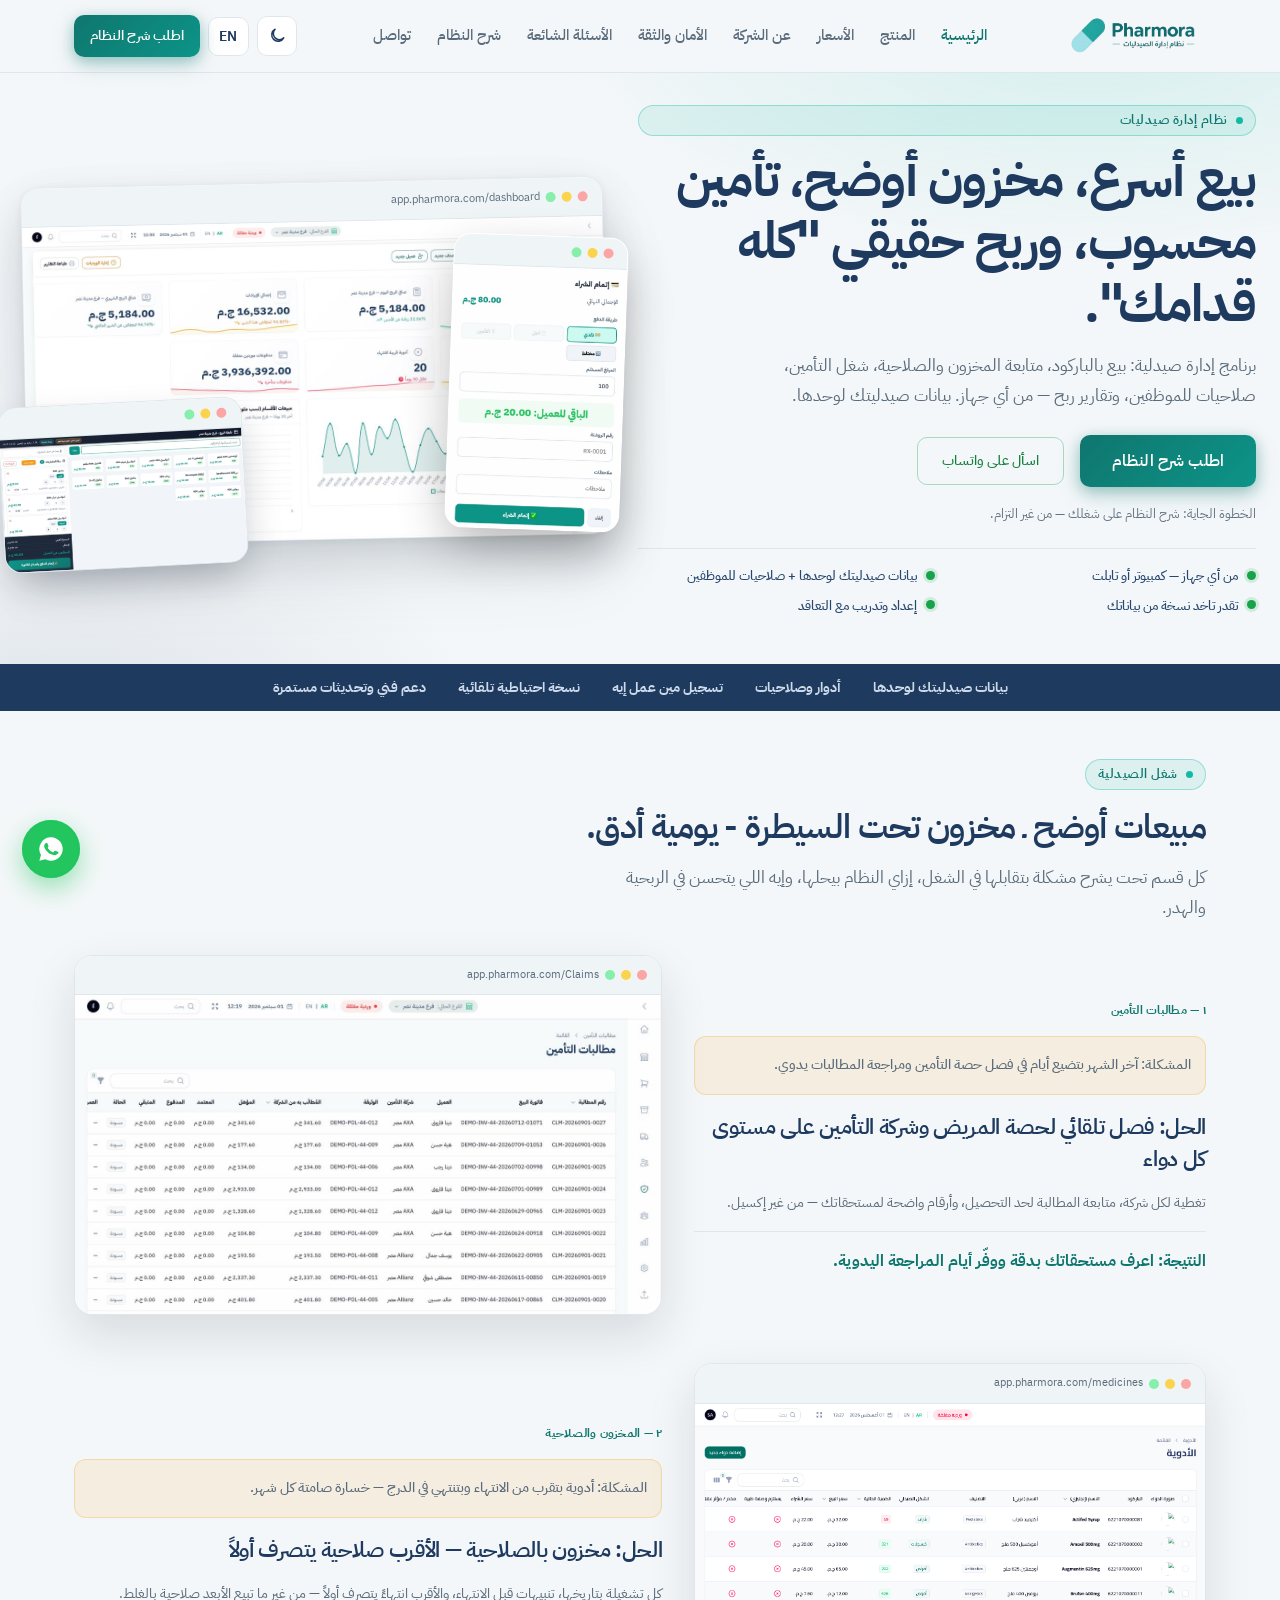
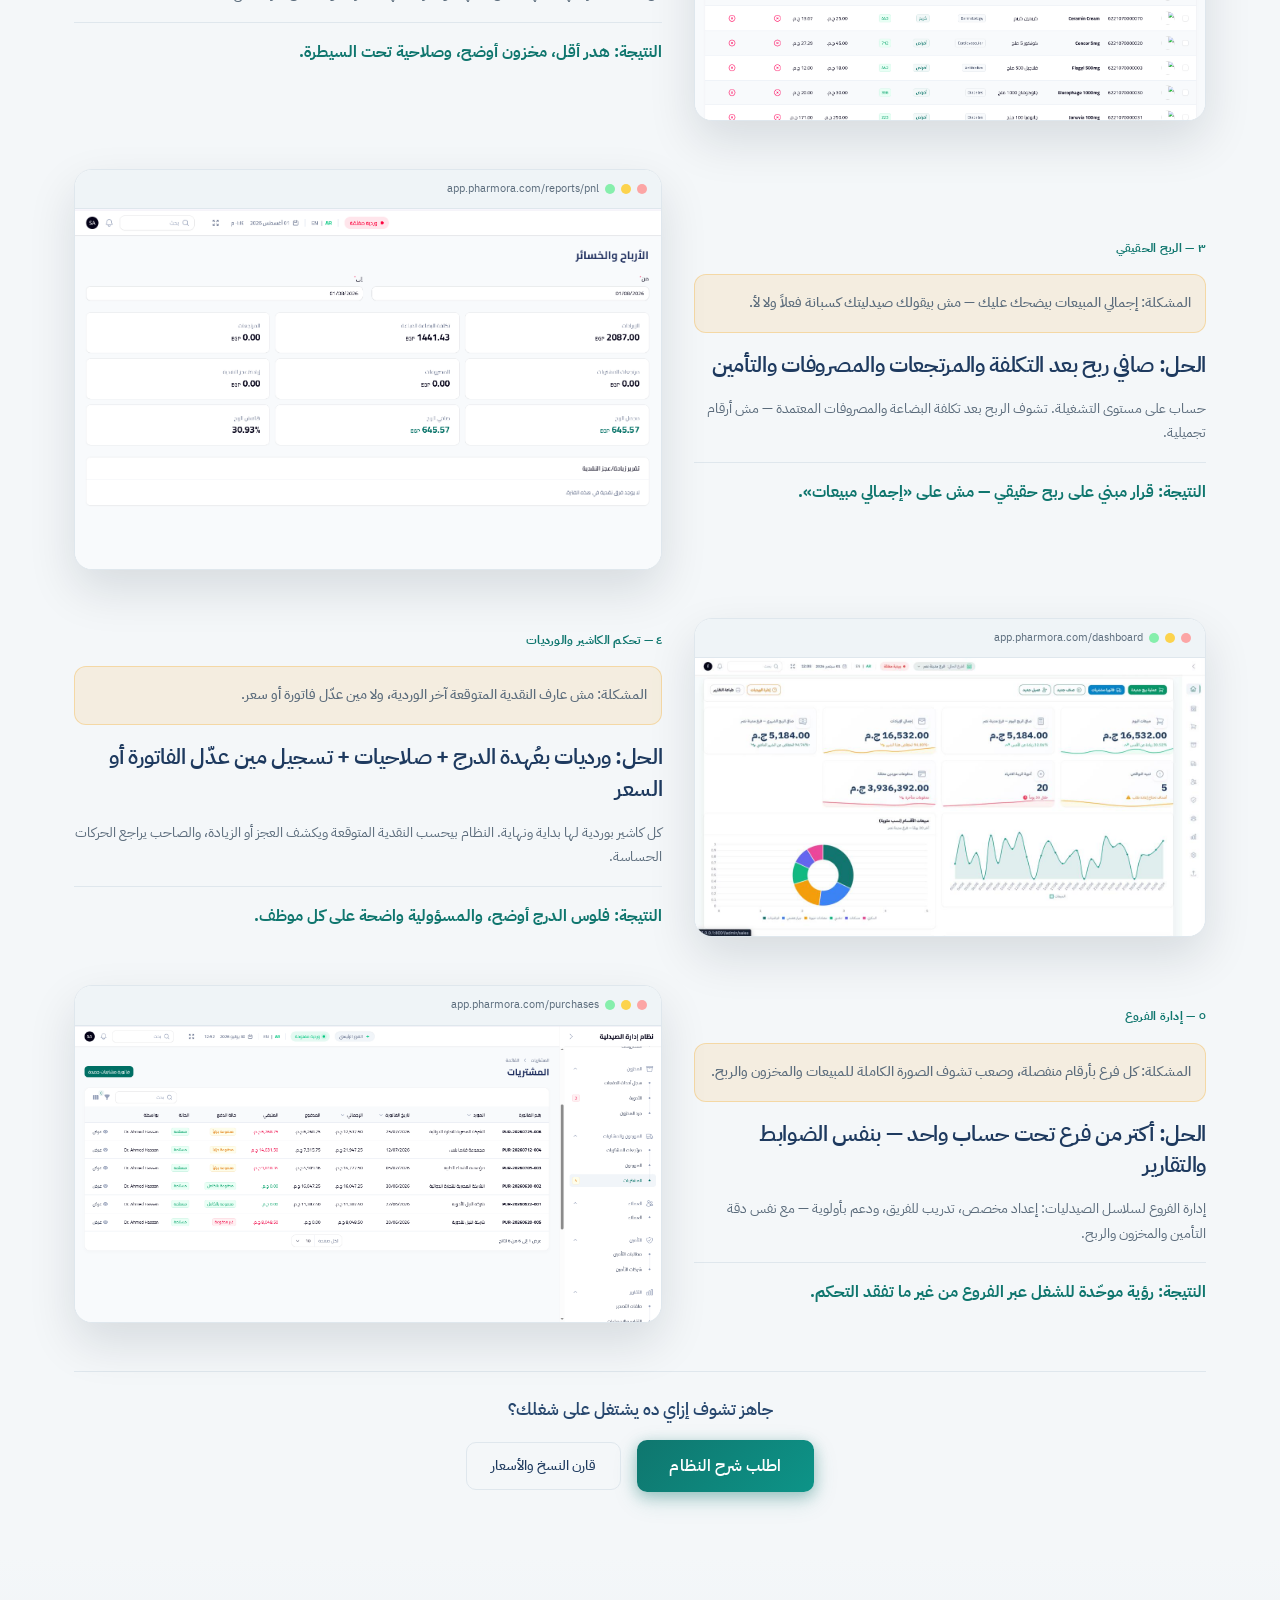
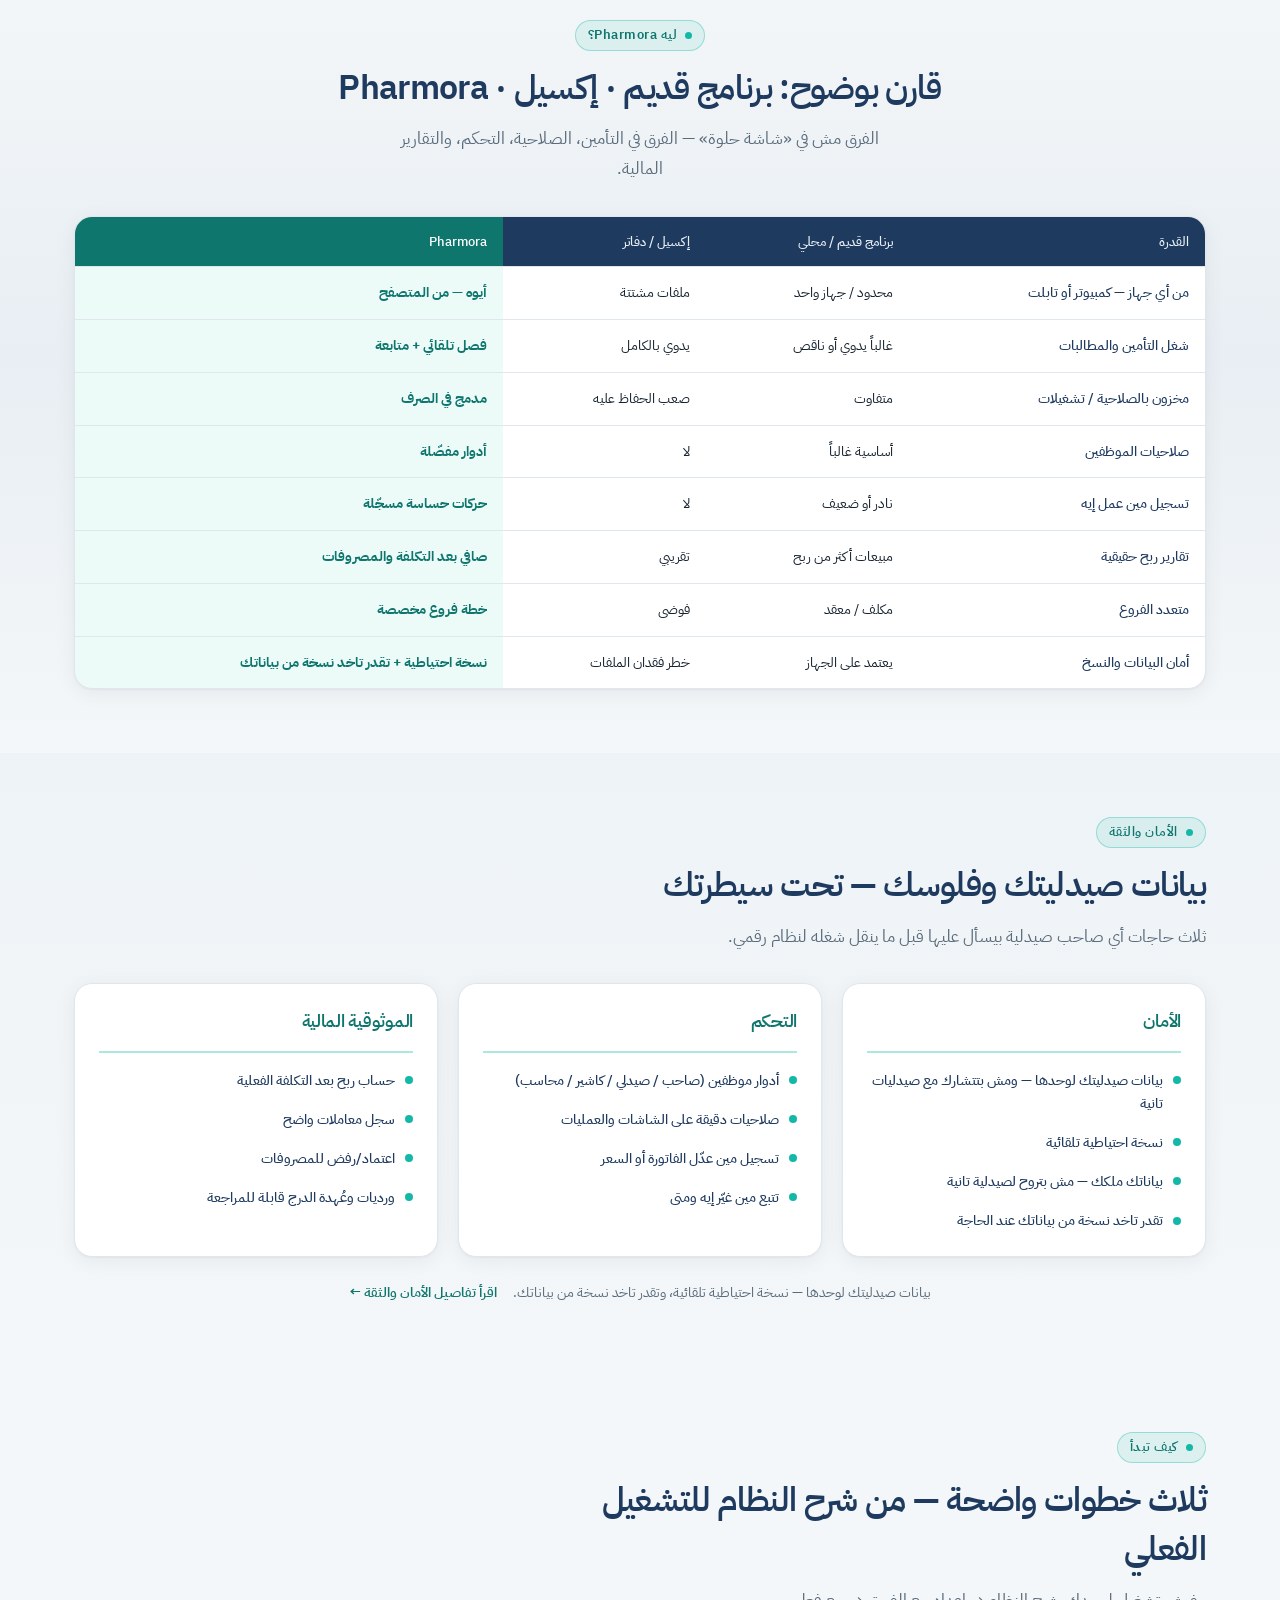
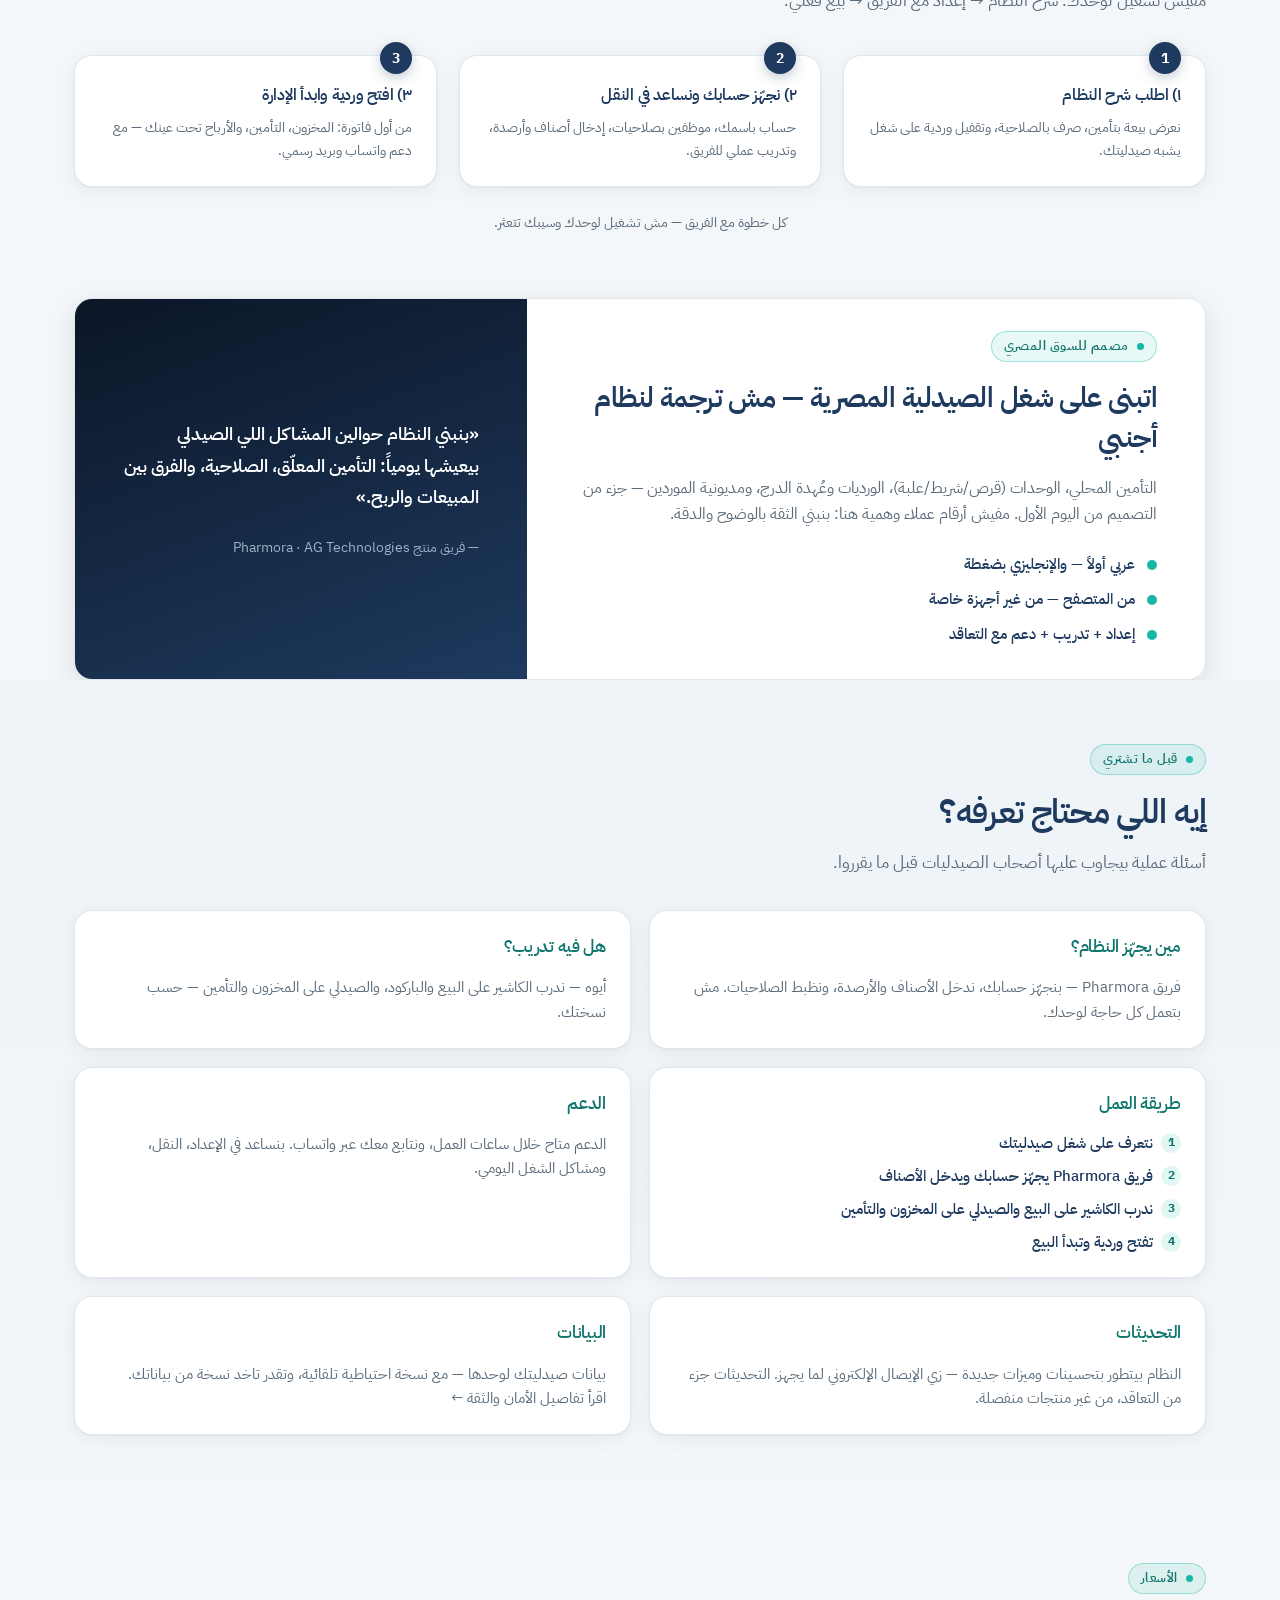
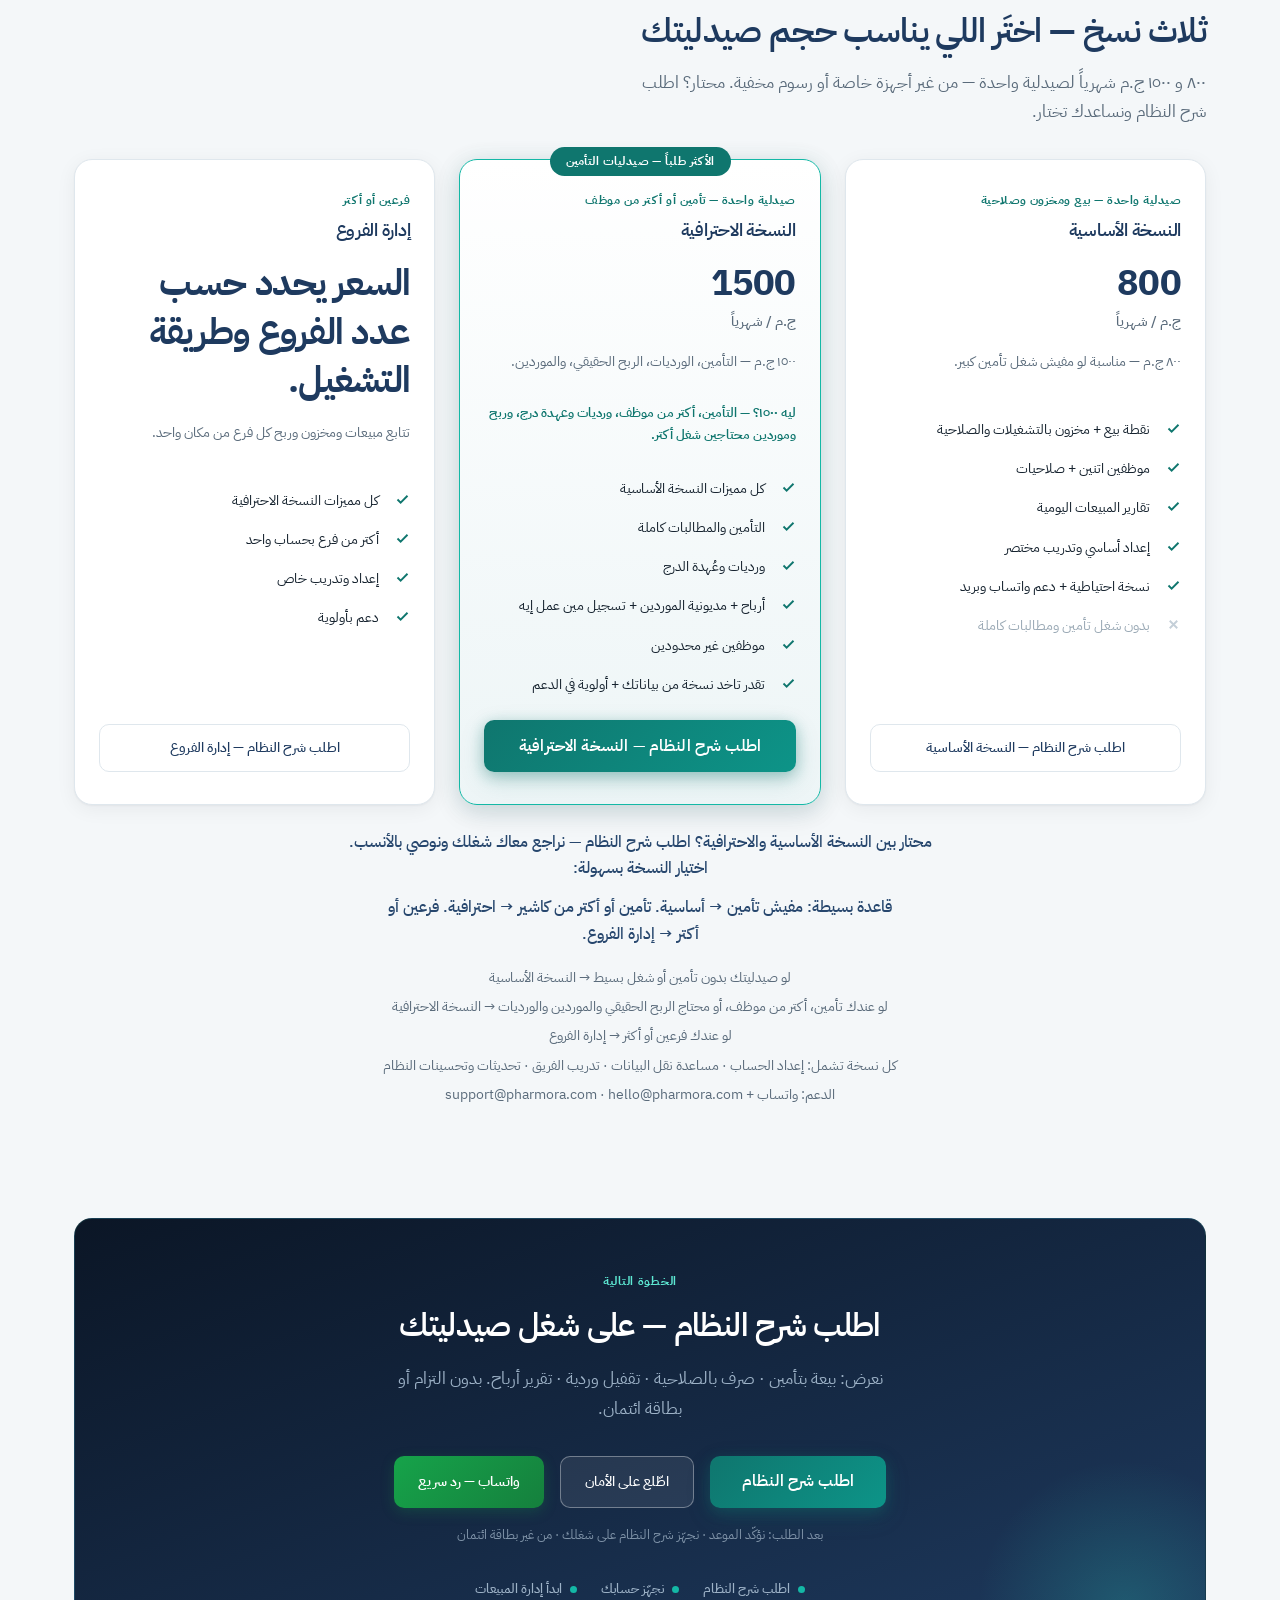
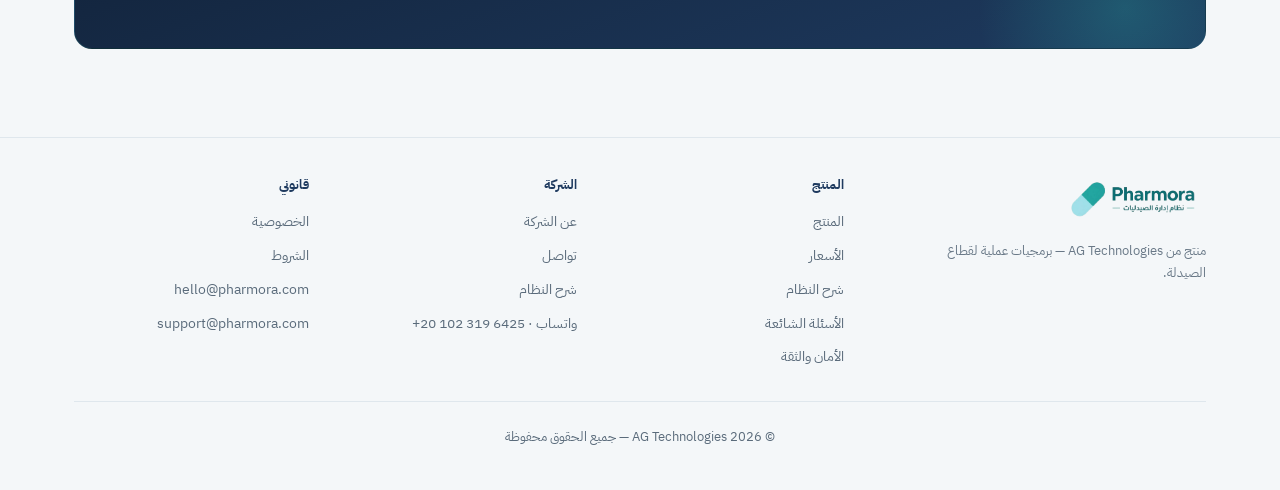
==== commit 70aaf005: "fix design in mobile" ====
--- a/index.html
+++ b/index.html
@@ -111,6 +111,7 @@
 
 <div class="strip trust-strip">
   <div class="container strip-inner">
+    <strong class="strip-title" data-i18n="strip.title">أمان وسيطرة كاملة</strong>
     <span><b data-i18n="strip.s1">بيانات صيدليتك لوحدها</b></span>
     <span><b data-i18n="strip.s2">أدوار وصلاحيات</b></span>
     <span><b data-i18n="strip.s3">تسجيل مين عمل إيه</b></span>
@@ -123,7 +124,7 @@
   <div class="container">
     <div class="section-head reveal">
       <span class="eyebrow" data-i18n="out.eyebrow">شغل الصيدلية</span>
-      <h2 data-i18n="out.title">مبيعات أوضح · مخزون تحت السيطرة · يومية أدق</h2>
+      <h2 data-i18n="out.title">مبيعات أوضح ـ مخزون تحت السيطرة - يومية أدق.</h2>
       <p data-i18n="out.sub">كل قسم تحت يشرح مشكلة بتقابلها في الشغل، إزاي النظام بيحلها، وإيه اللي يتحسن في الربحية والهدر.</p>
     </div>
 
--- a/assets/css/style.css
+++ b/assets/css/style.css
@@ -257,6 +257,7 @@
 .strip{background:var(--panel-dark-mid);color:#CBD9E8;padding-block:calc(var(--space-2) - 4px)}
 .trust-strip{padding-block:calc(var(--space-2) - 4px)}
 .strip-inner{display:flex;flex-wrap:wrap;justify-content:center;gap:var(--space-2) var(--space-4);font-size:.88rem;font-weight:600}
+.strip-title{display:none}
 .strip-inner span{display:inline-flex;align-items:center;gap:8px}
 .strip-inner svg{color:var(--teal-300);flex-shrink:0}
 
@@ -528,7 +529,12 @@
   .plan .btn{width:100%;justify-content:center}
   .plan-value{min-height:auto}
   .hero-ctas .btn{flex:1 1 calc(50% - var(--space-1));min-width:140px;justify-content:center}
-  .strip-inner{gap:10px 14px;justify-content:flex-start;font-size:.8rem}
+  .trust-strip{padding-block:var(--space-3)}
+  .strip-inner{display:grid;grid-template-columns:1fr;gap:var(--space-2);justify-content:stretch;font-size:var(--text-sm);text-align:start}
+  .strip-title{display:block;color:var(--teal-300);font-size:var(--text-base);font-weight:700;margin-bottom:var(--space-1)}
+  .strip-inner span{position:relative;display:block;padding-inline-start:22px;line-height:var(--leading-normal)}
+  html[lang="ar"] .strip-inner span{white-space:nowrap}
+  .strip-inner span::before{content:"";position:absolute;inset-inline-start:0;top:.55em;width:9px;height:9px;border-radius:50%;background:var(--teal-500);box-shadow:0 0 0 3px rgba(20,184,166,.16)}
   .trust-panel-copy,.trust-panel-side{padding:var(--space-4) var(--space-3)}
   .footer-grid{grid-template-columns:1fr;gap:var(--space-3)}
   .outcome-problem{font-size:.88rem}
@@ -783,7 +789,7 @@
   .plan .price b{font-size:2rem}
   .cta-band h2{font-size:1.35rem}
   .cta-band .btns .btn{width:100%;max-width:320px}
-  .strip-inner{font-size:var(--text-xs);gap:var(--space-2)}
+  .strip-inner{font-size:var(--text-sm);gap:var(--space-2)}
   .section-head h2{font-size:1.35rem}
 }
 @media (max-width:390px){
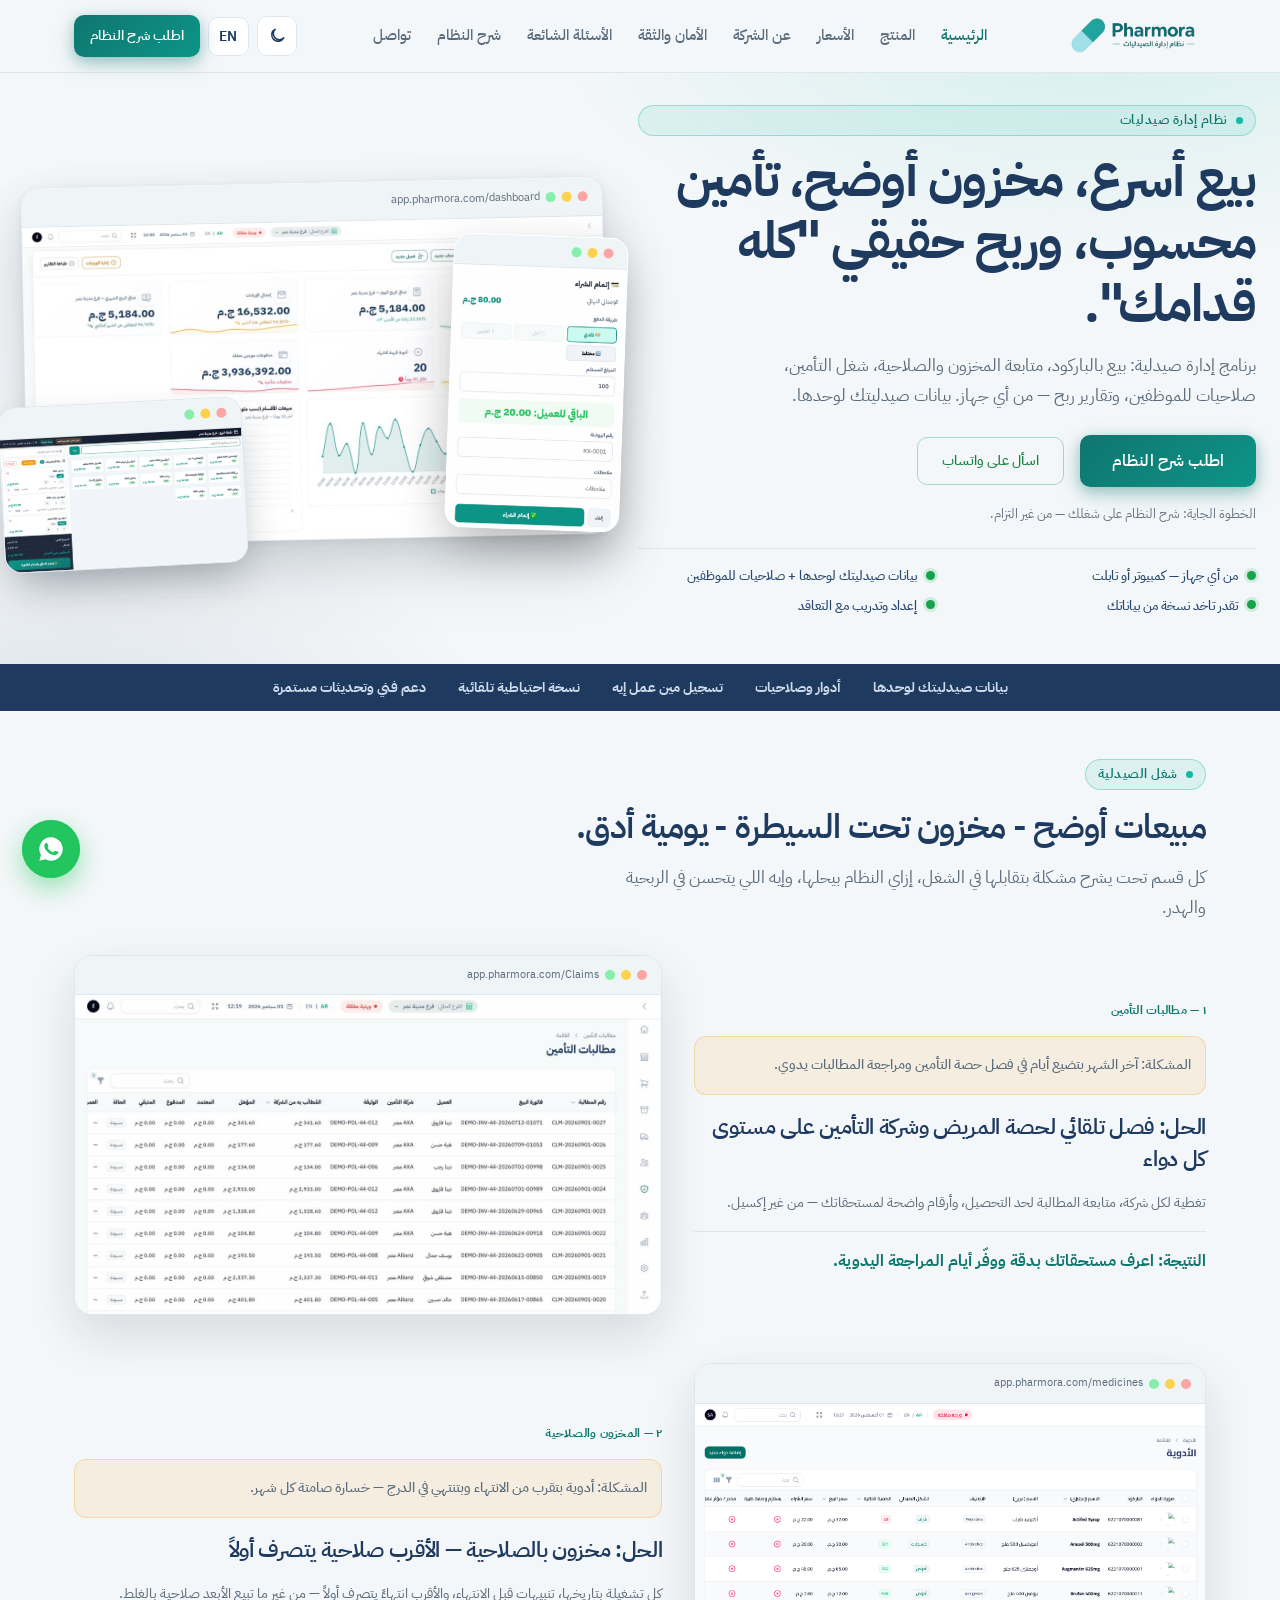
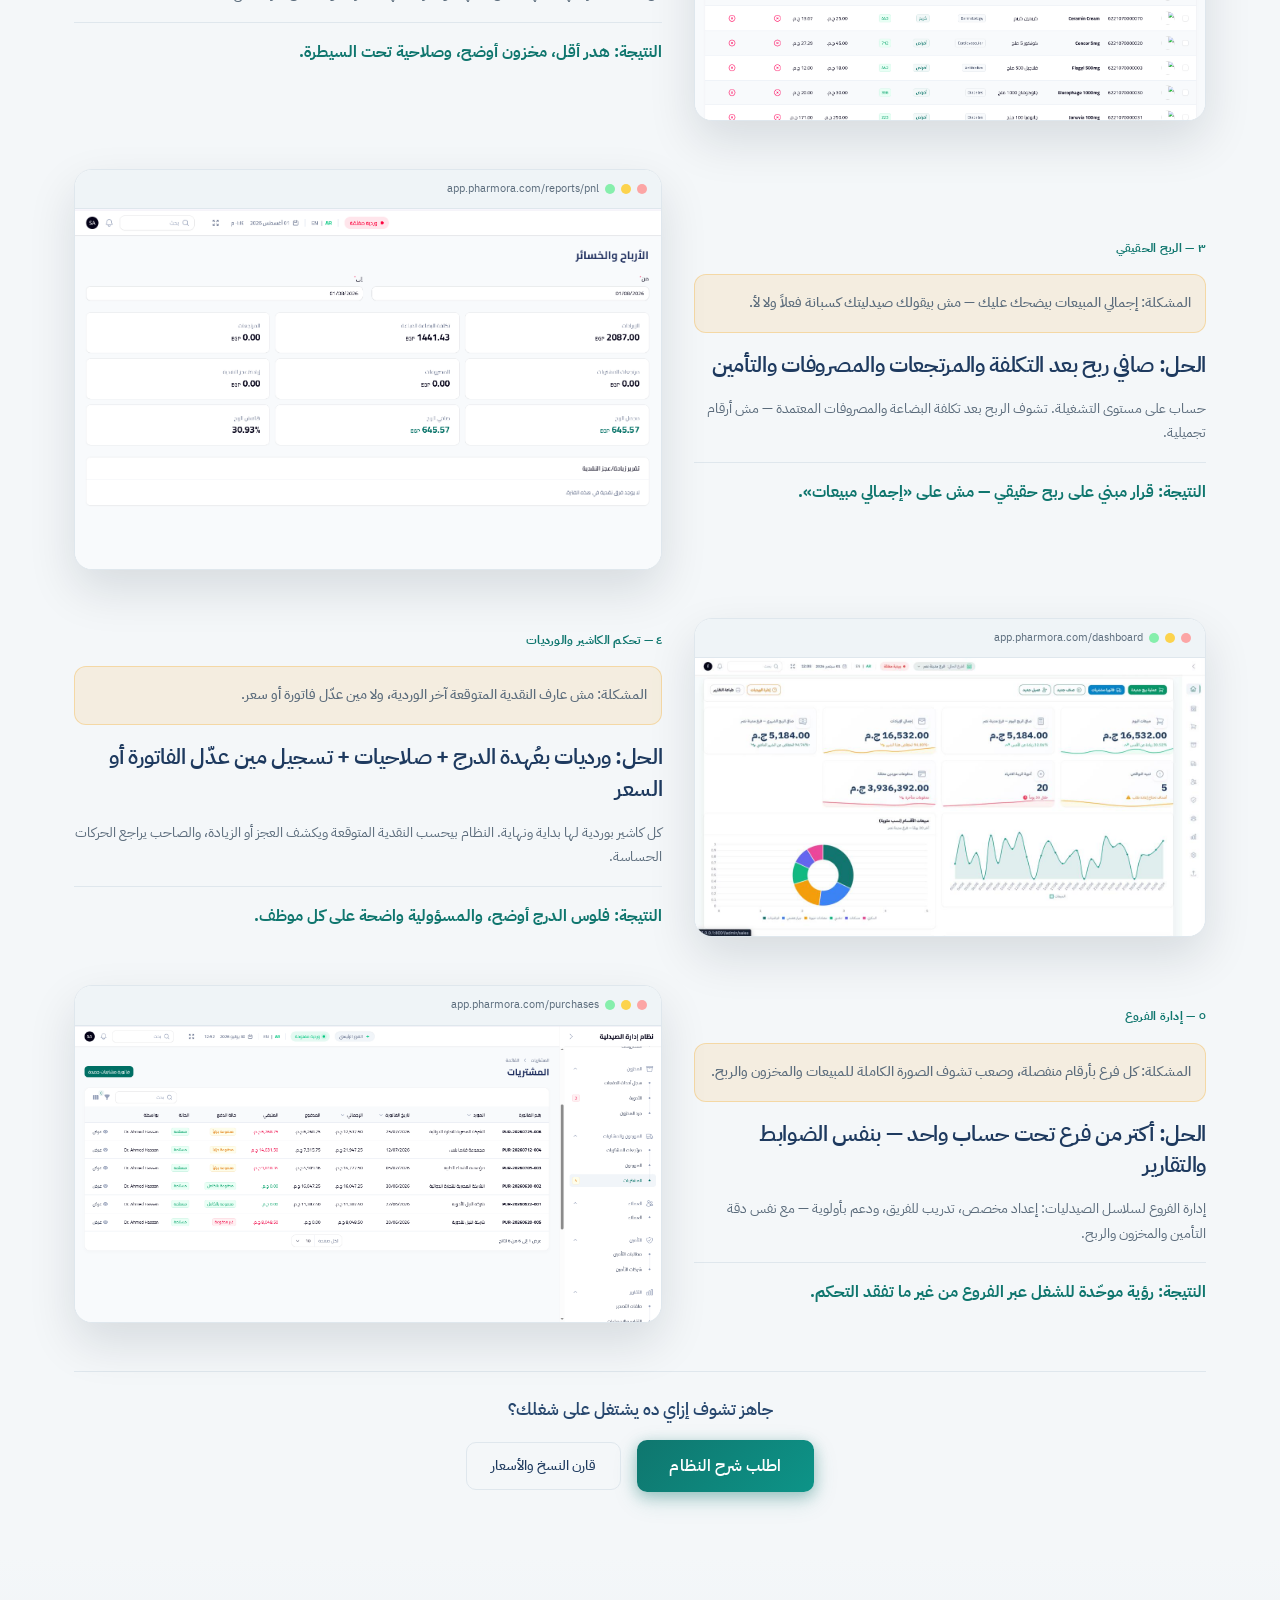
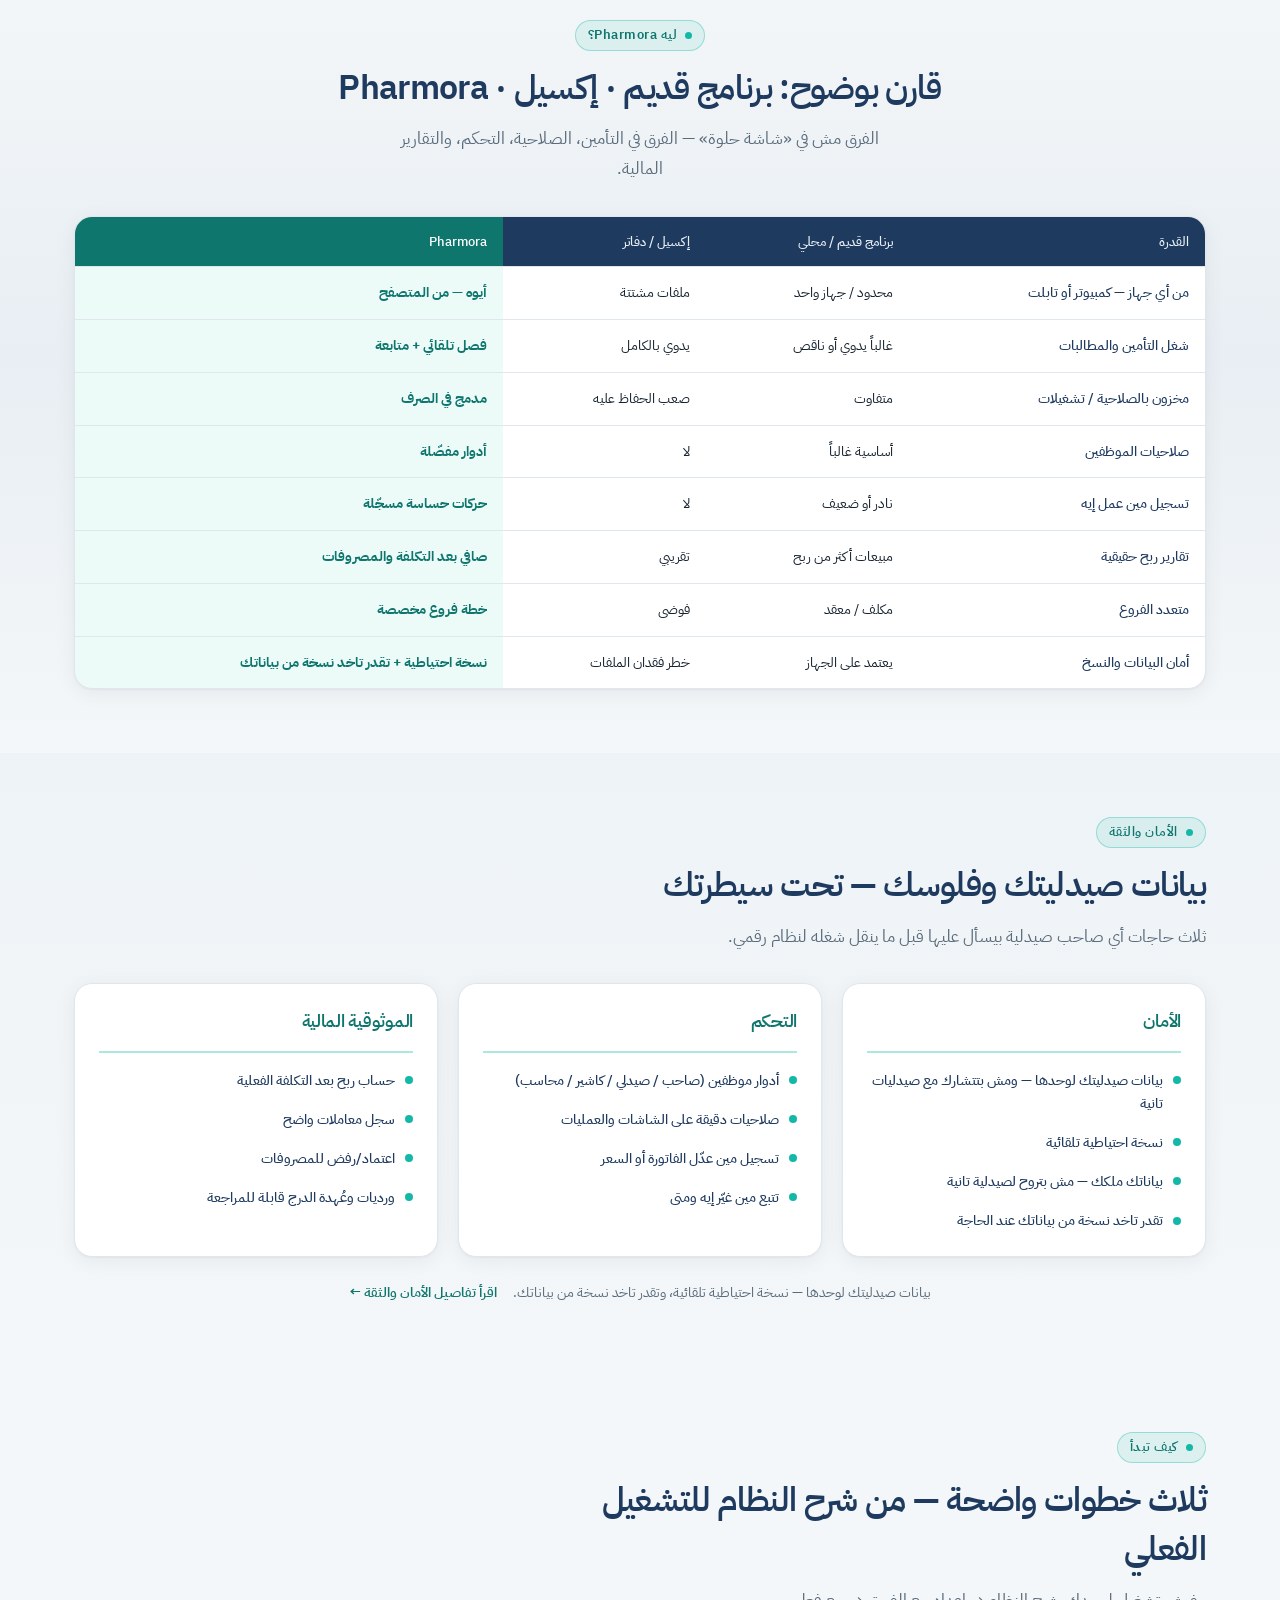
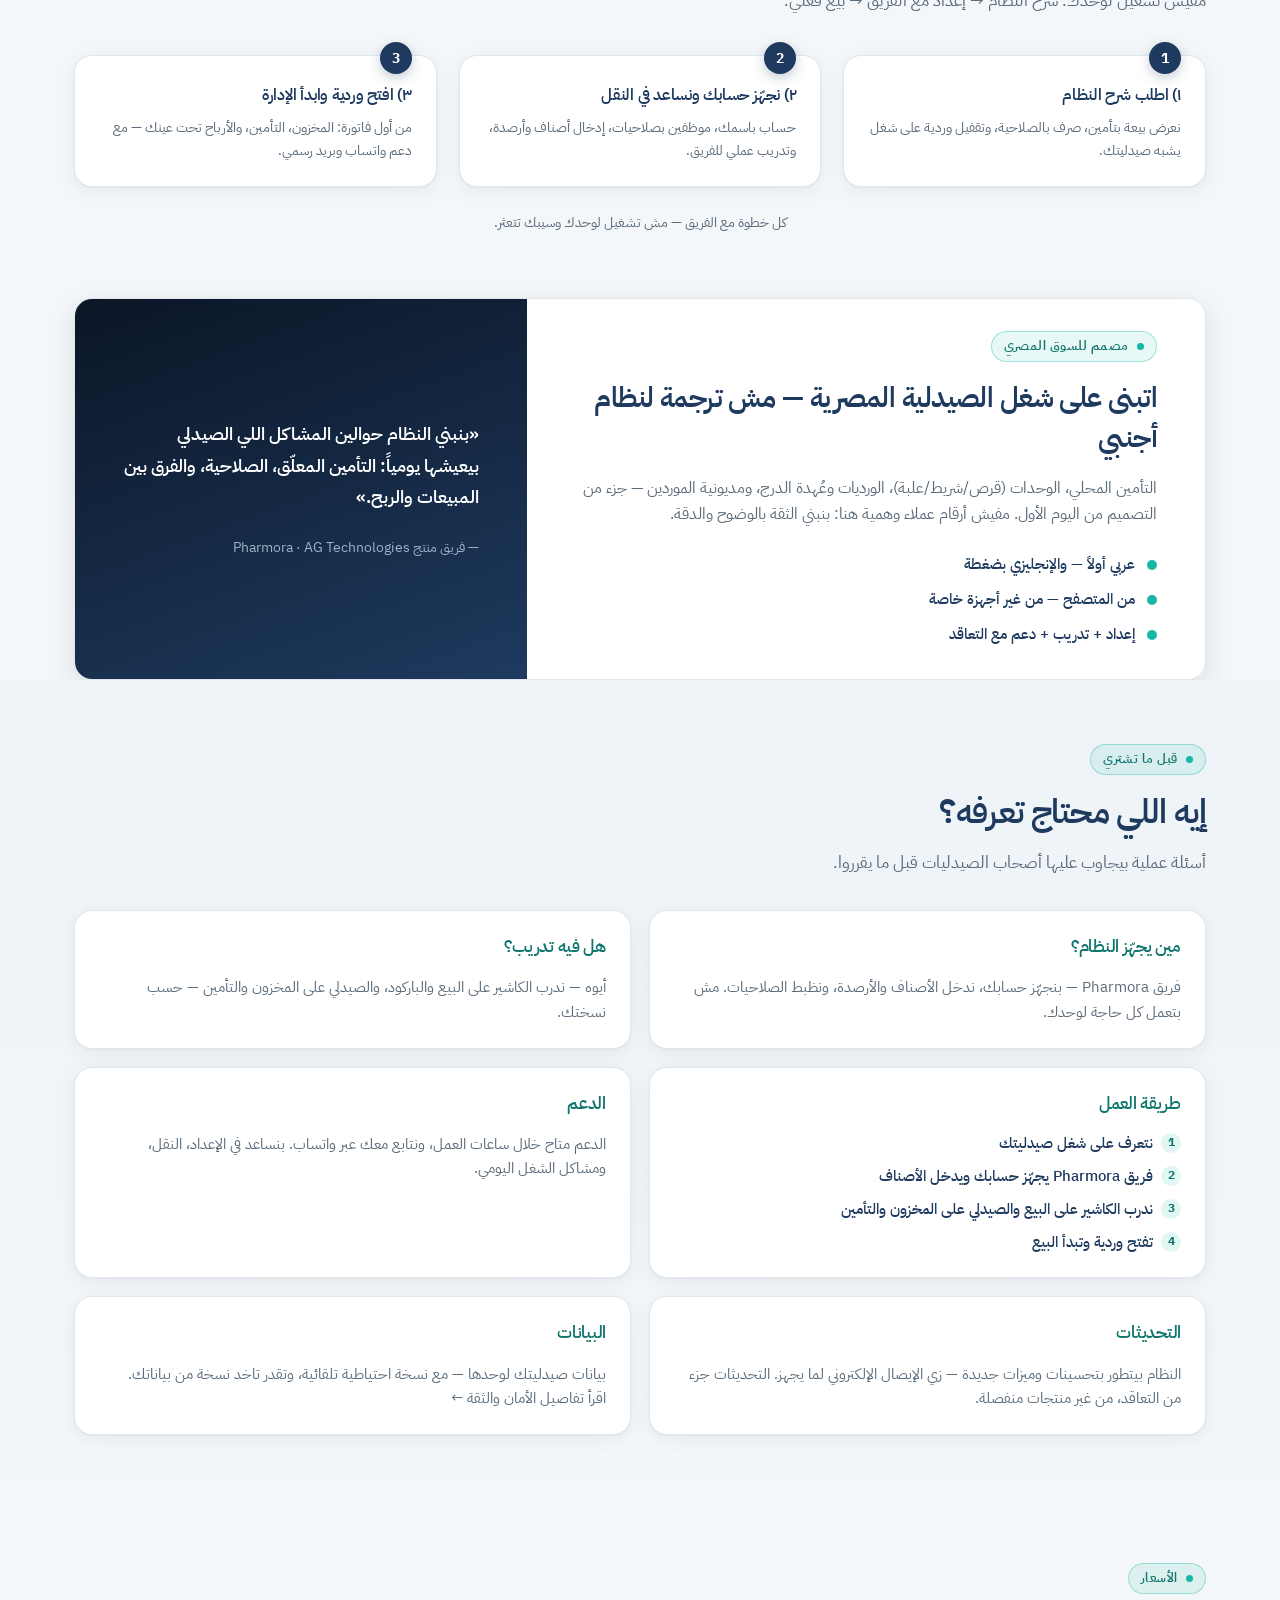
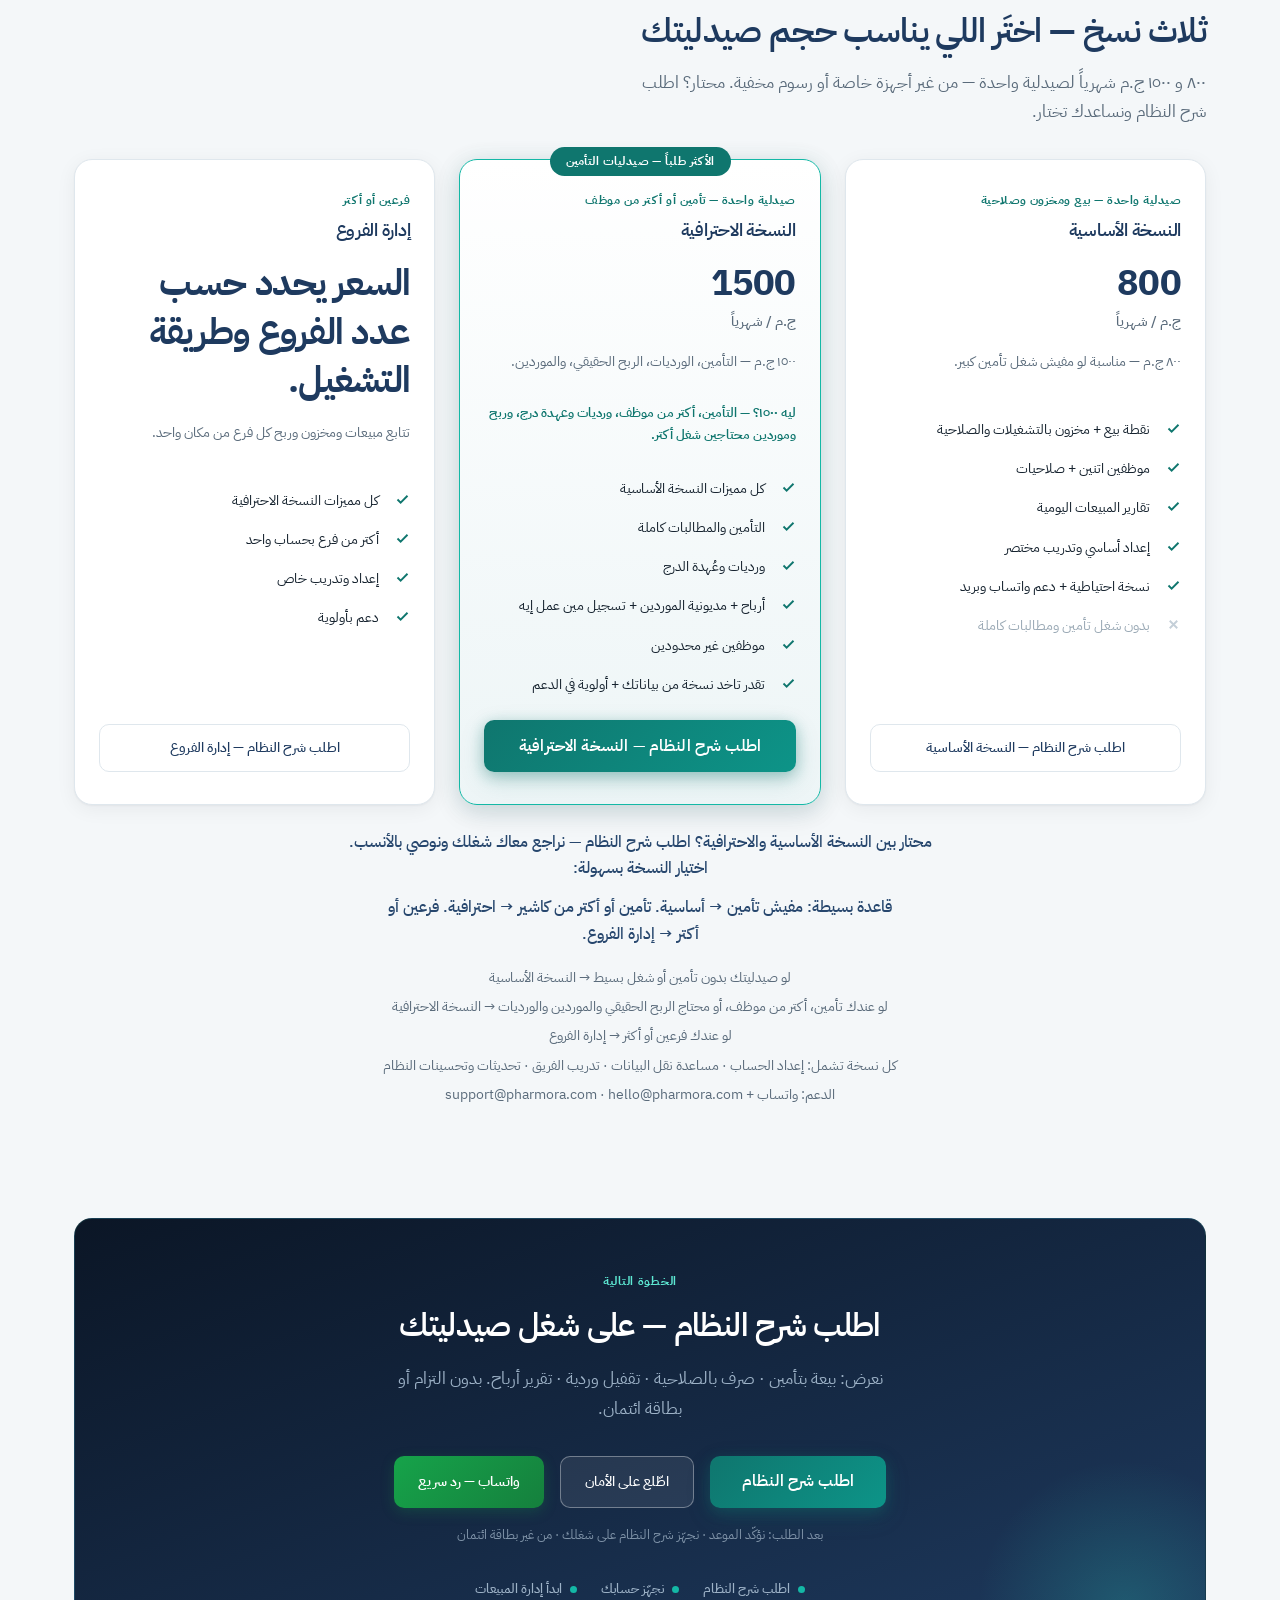
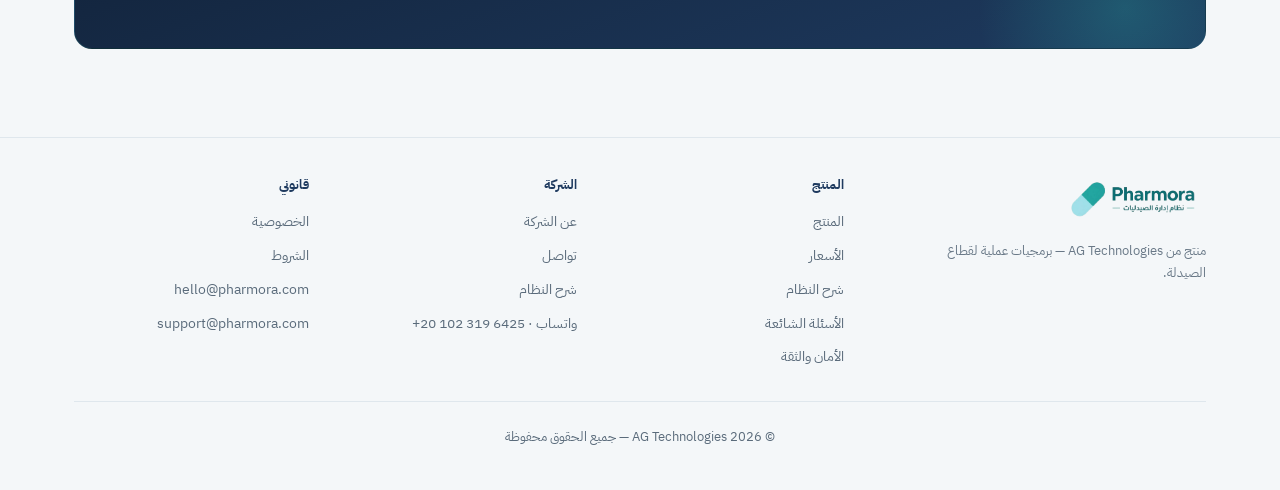
==== commit 58011006: "fix point" ====
--- a/index.html
+++ b/index.html
@@ -124,7 +124,7 @@
   <div class="container">
     <div class="section-head reveal">
       <span class="eyebrow" data-i18n="out.eyebrow">شغل الصيدلية</span>
-      <h2 data-i18n="out.title">مبيعات أوضح ـ مخزون تحت السيطرة - يومية أدق.</h2>
+      <h2 data-i18n="out.title">مبيعات أوضح - مخزون تحت السيطرة - يومية أدق.</h2>
       <p data-i18n="out.sub">كل قسم تحت يشرح مشكلة بتقابلها في الشغل، إزاي النظام بيحلها، وإيه اللي يتحسن في الربحية والهدر.</p>
     </div>
 
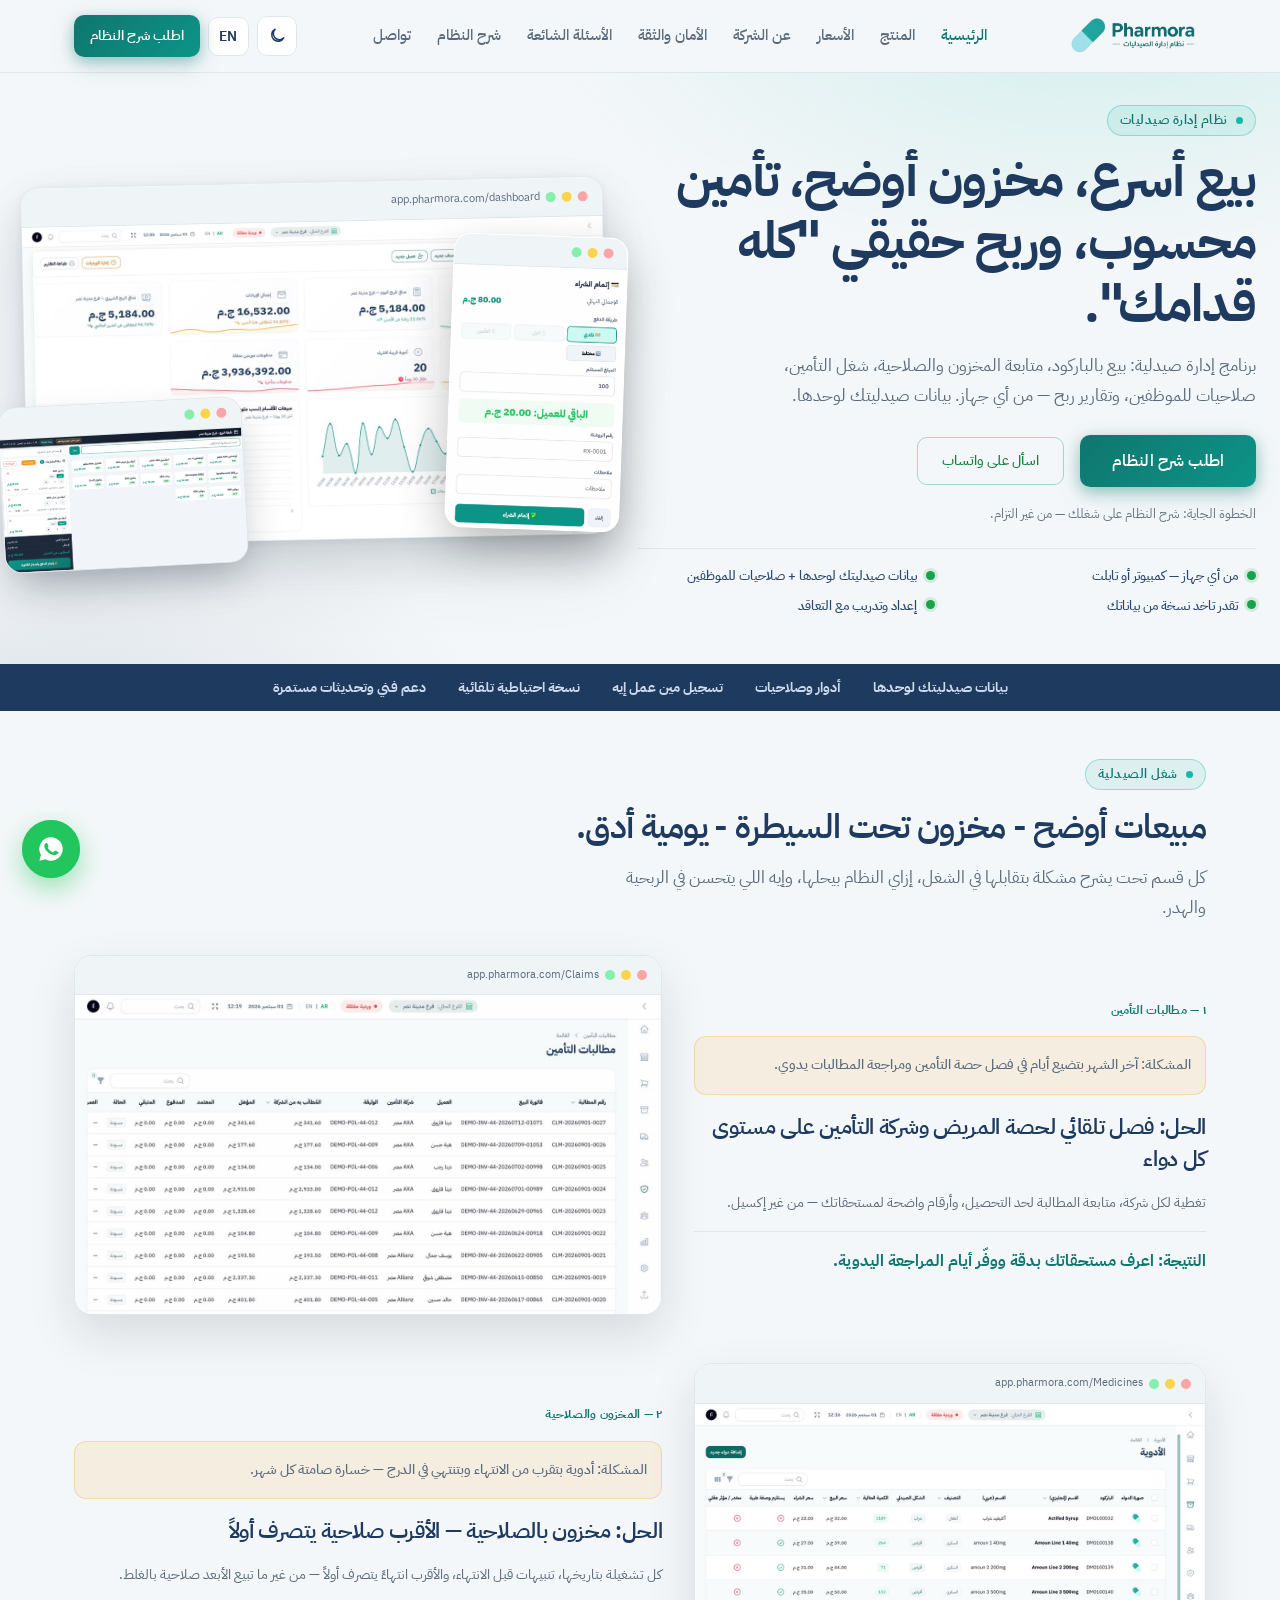
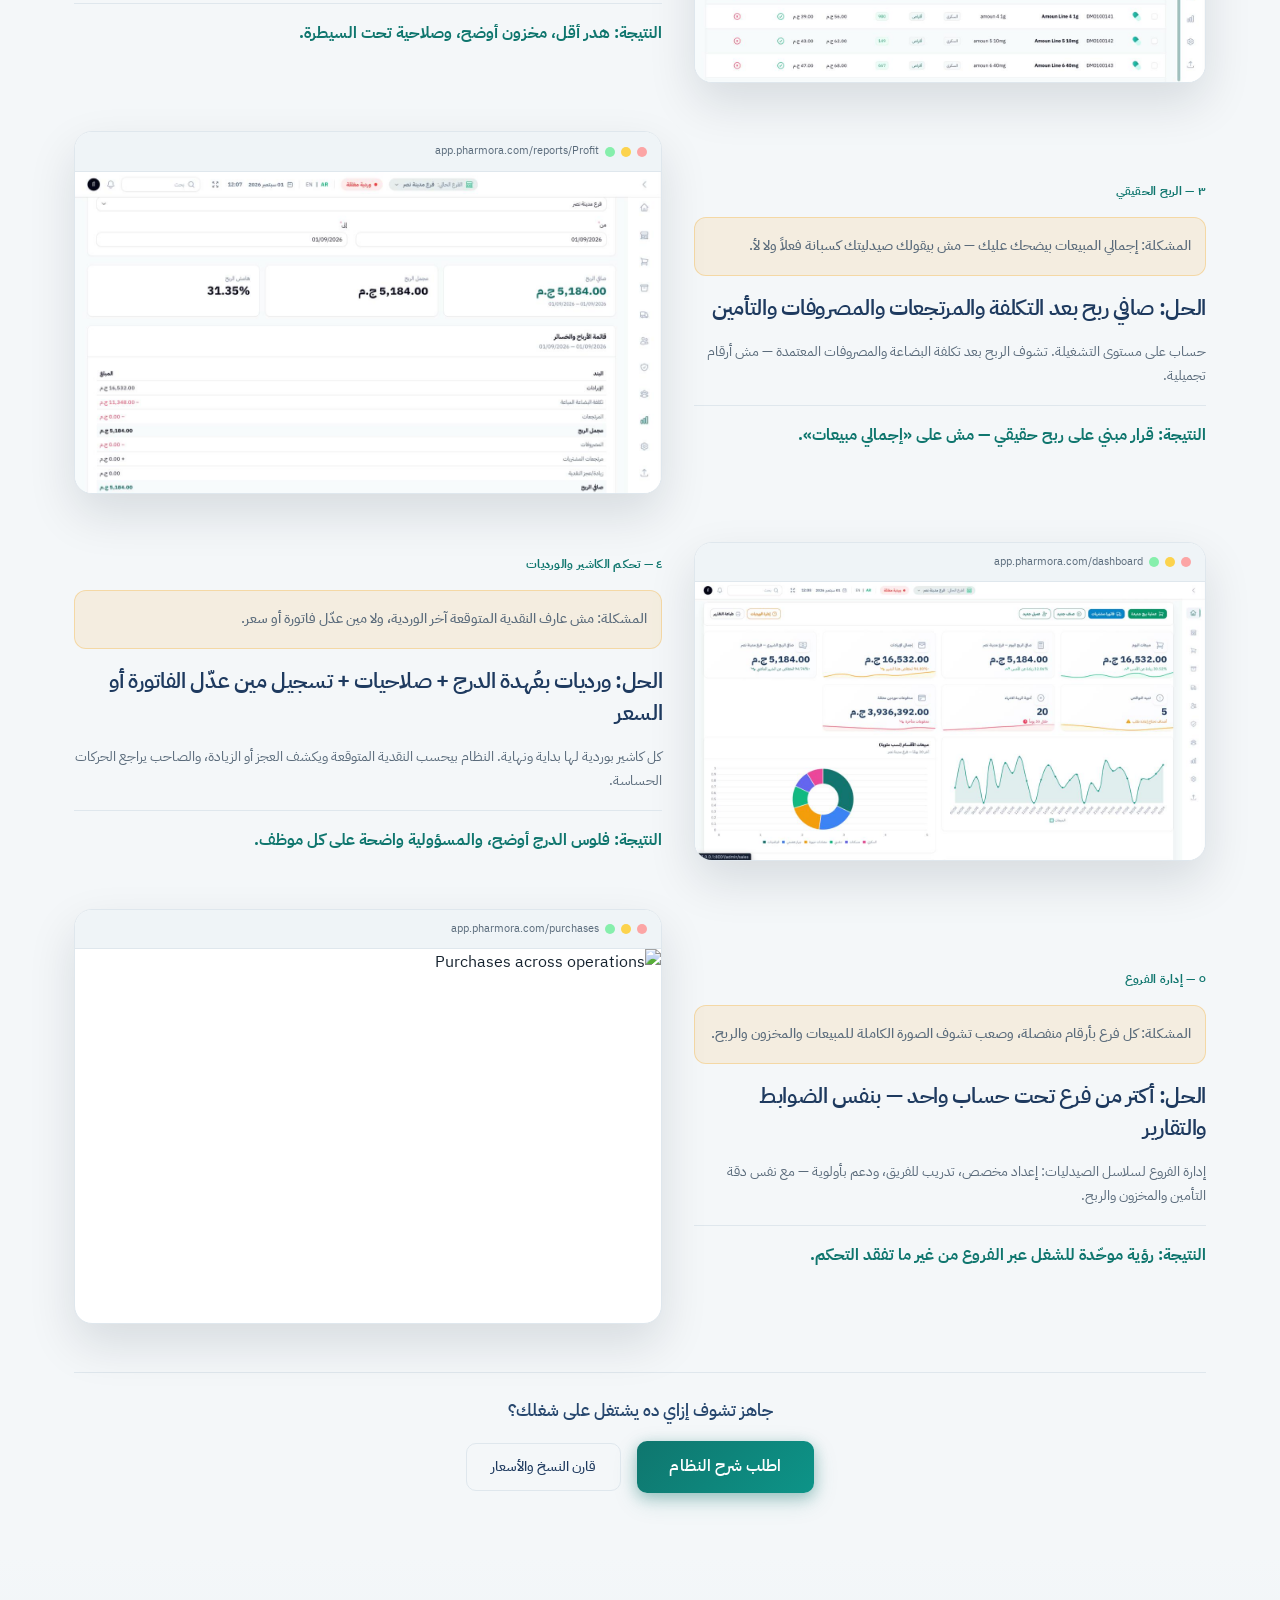
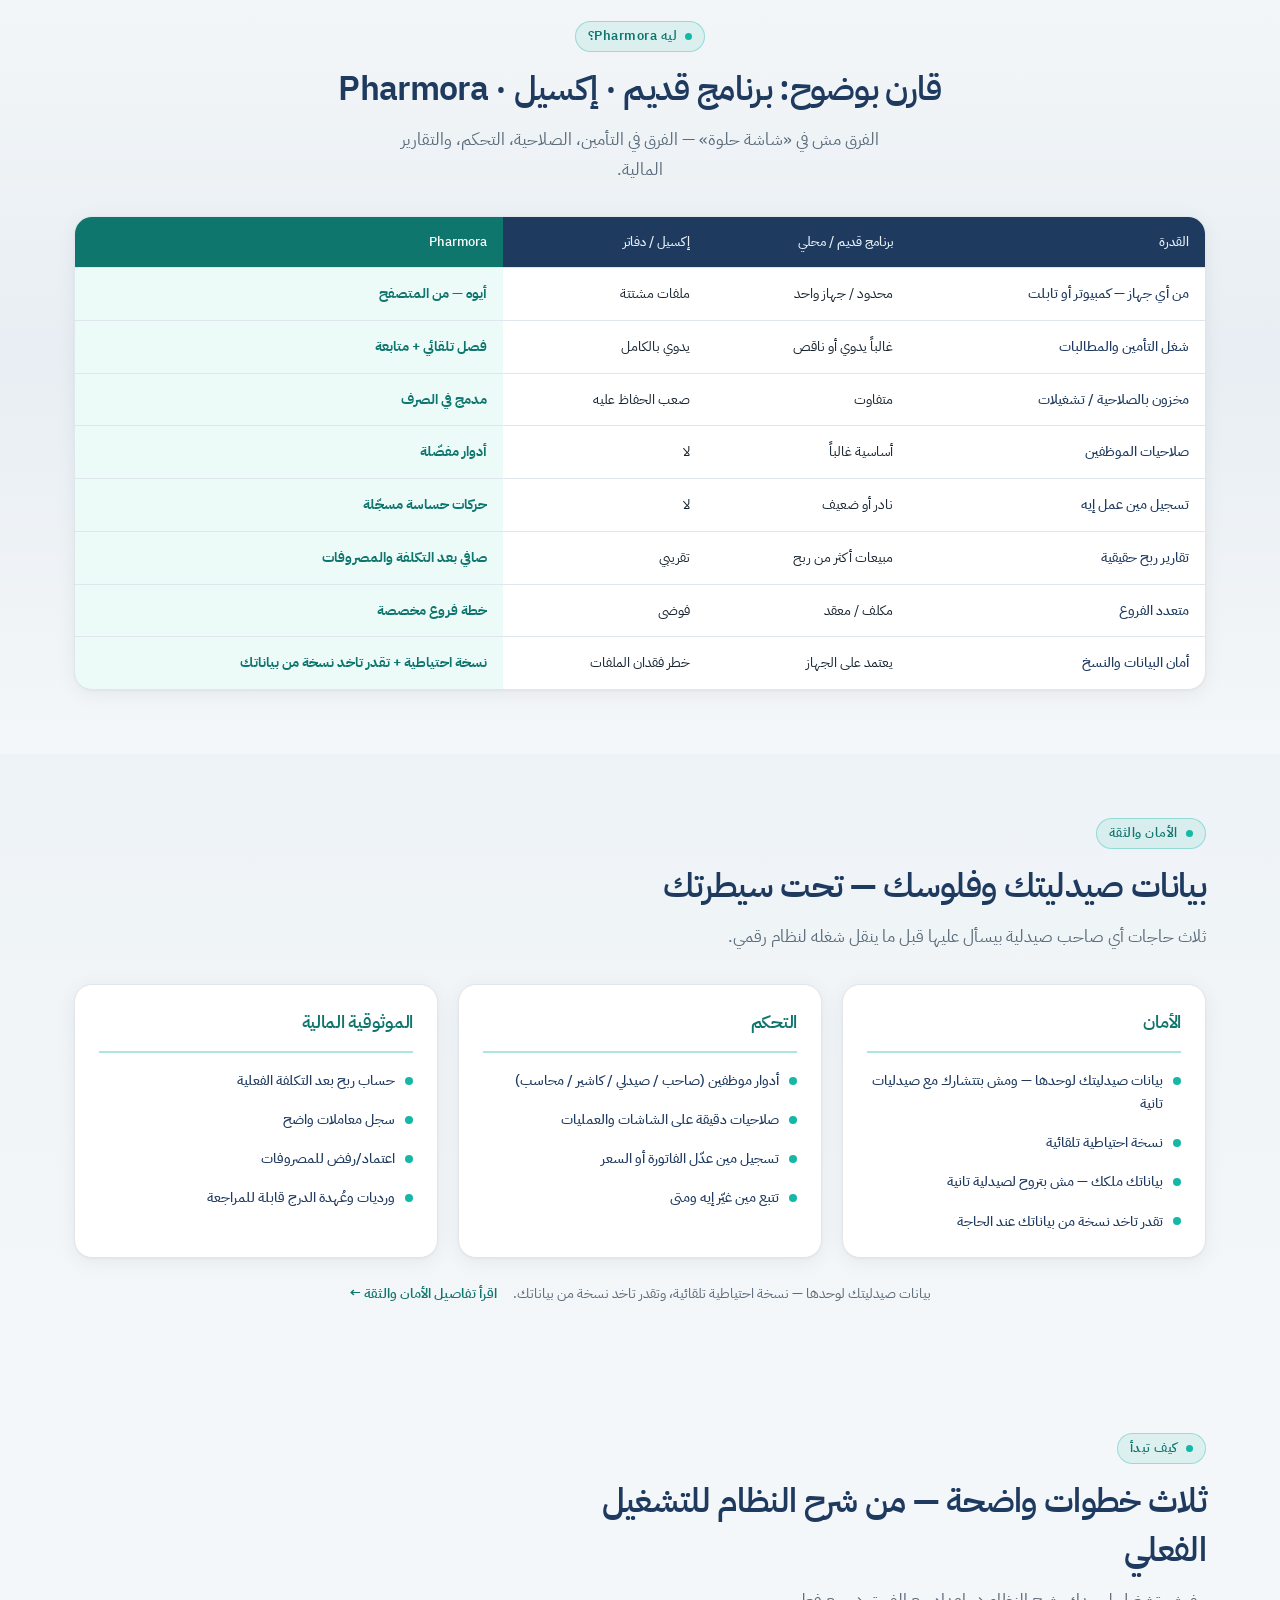
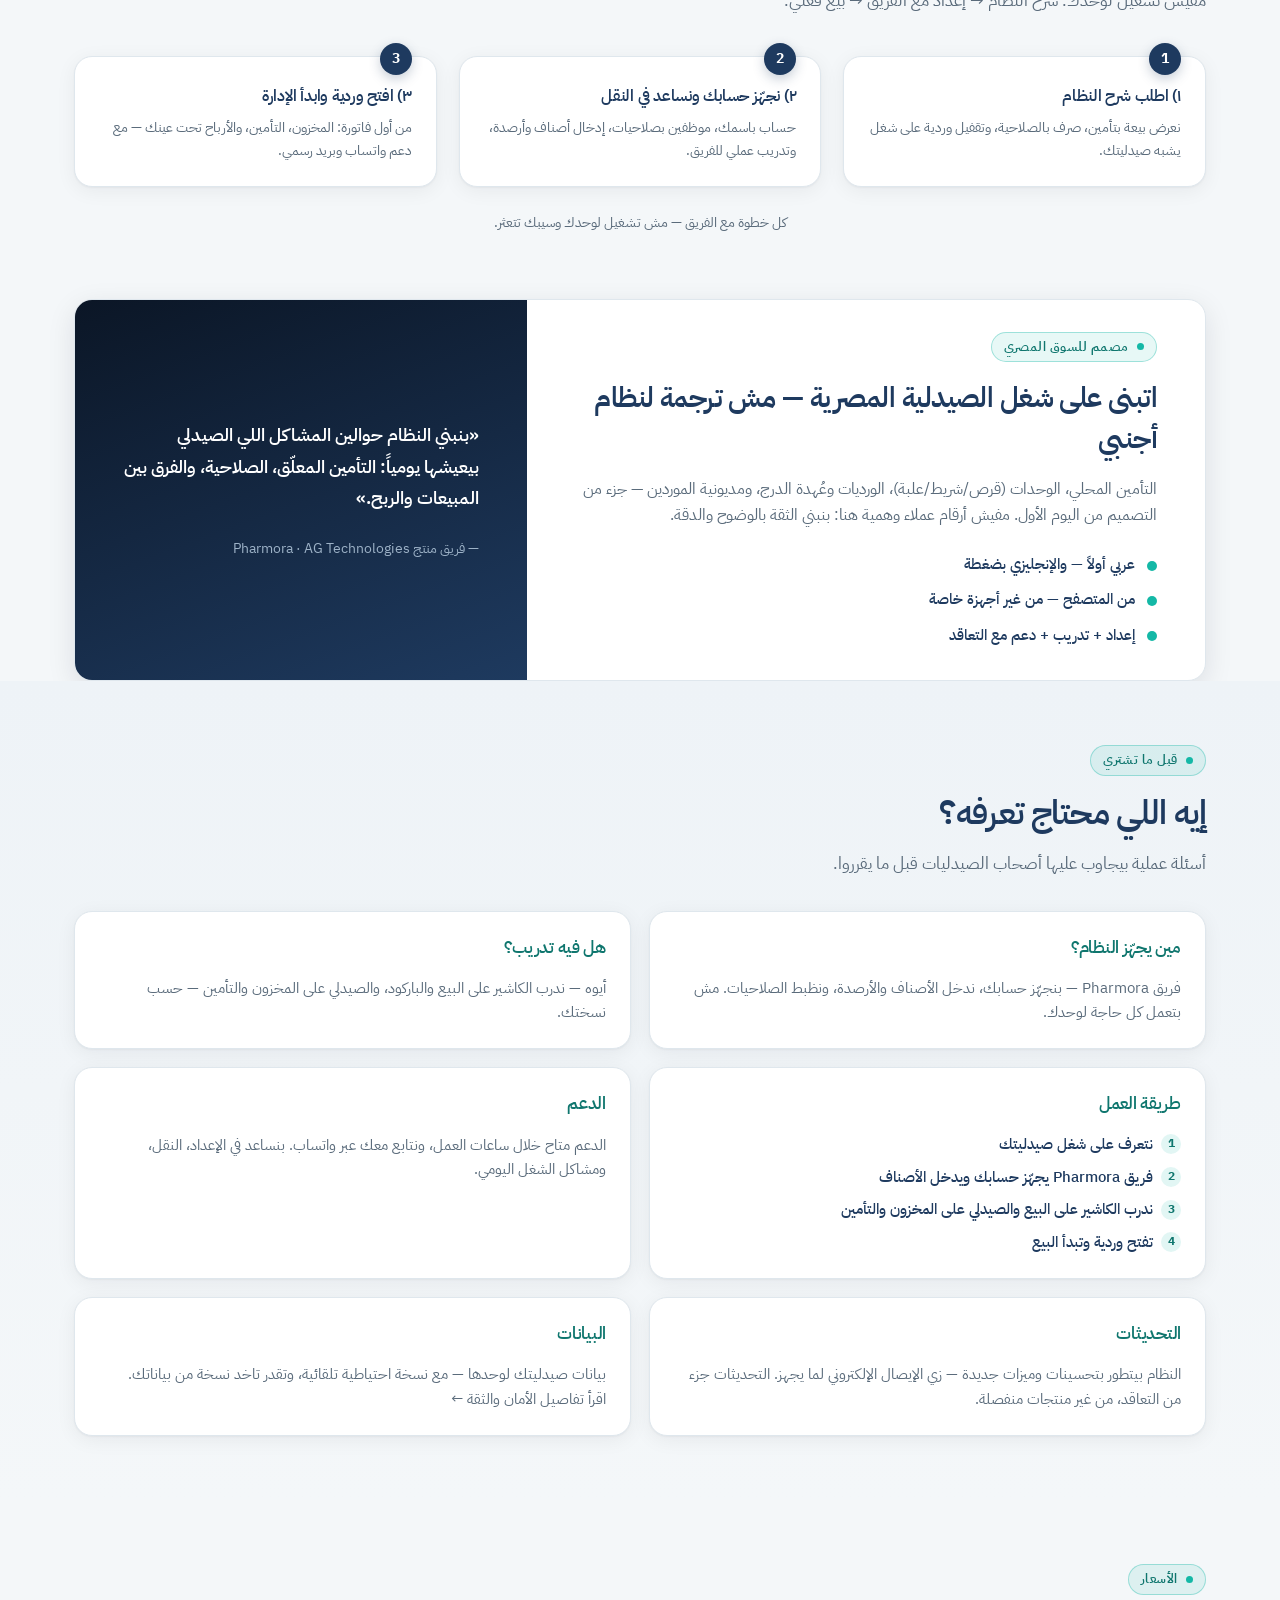
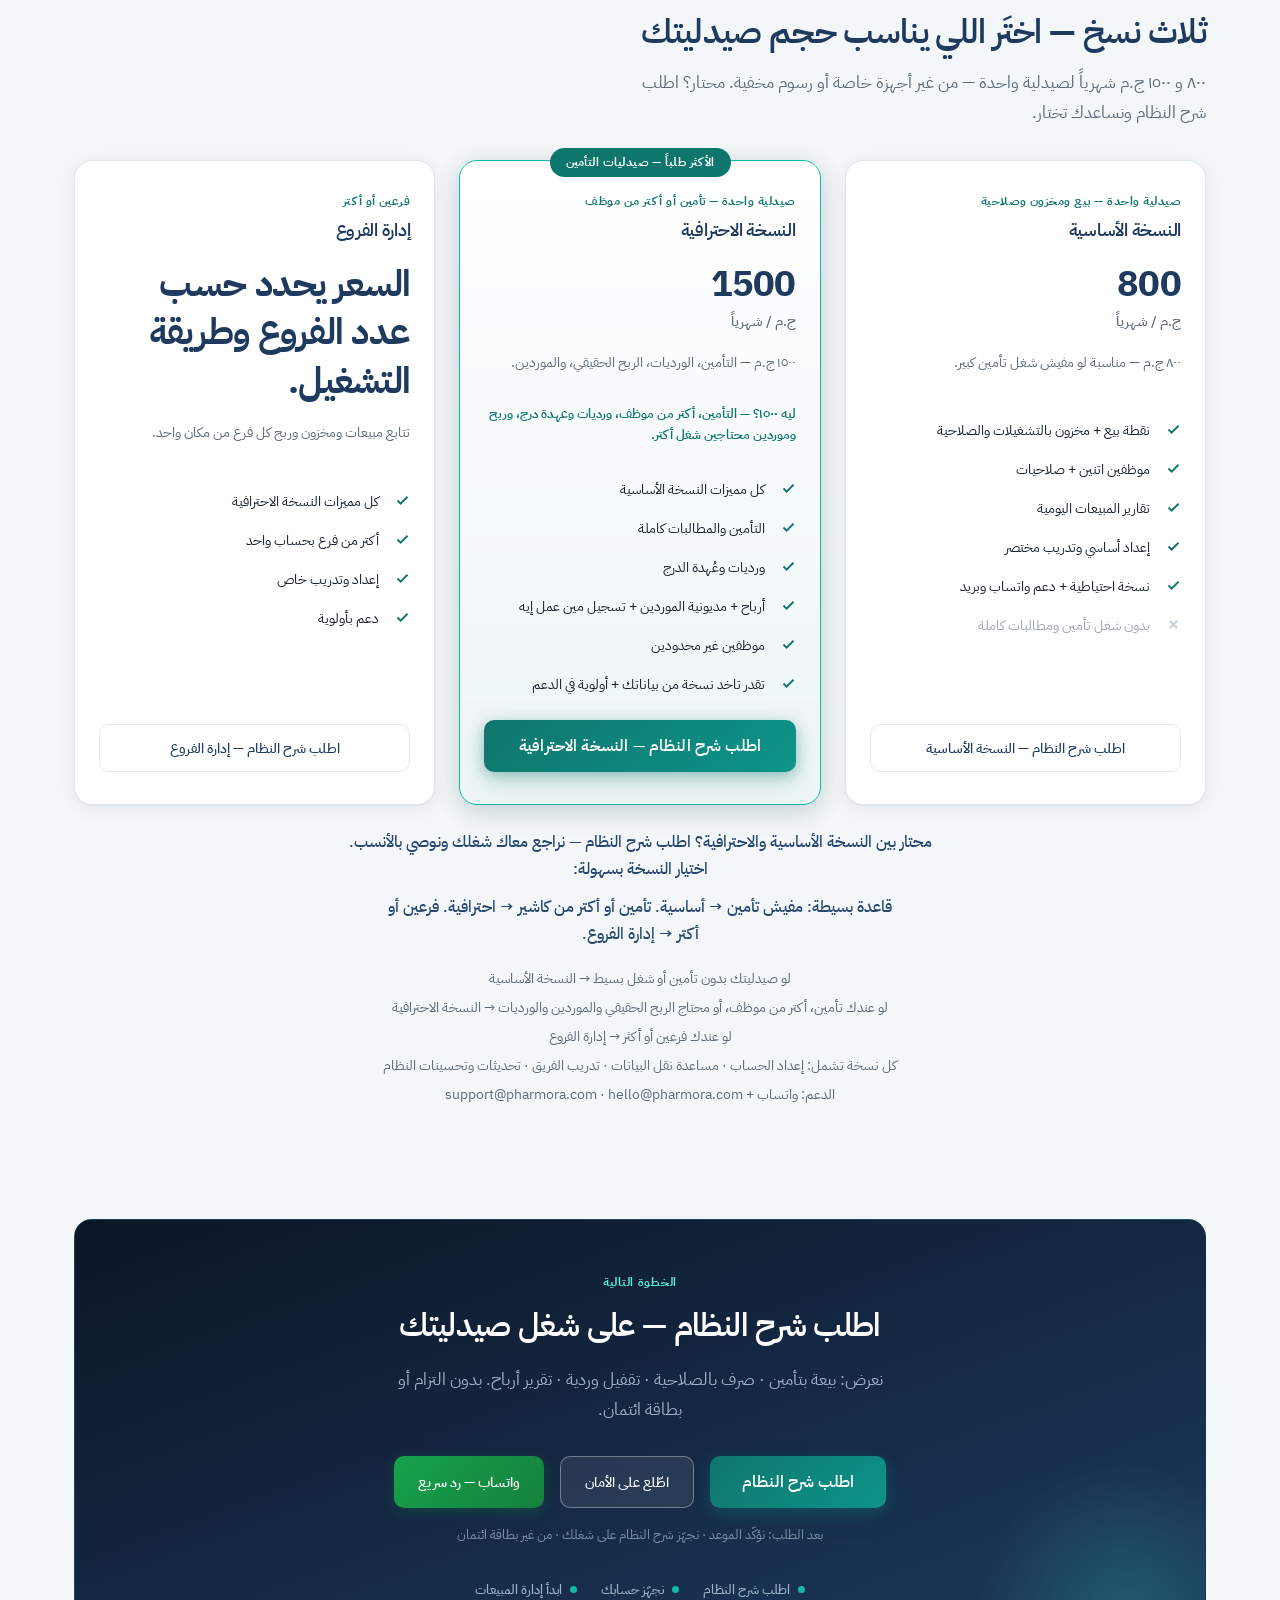
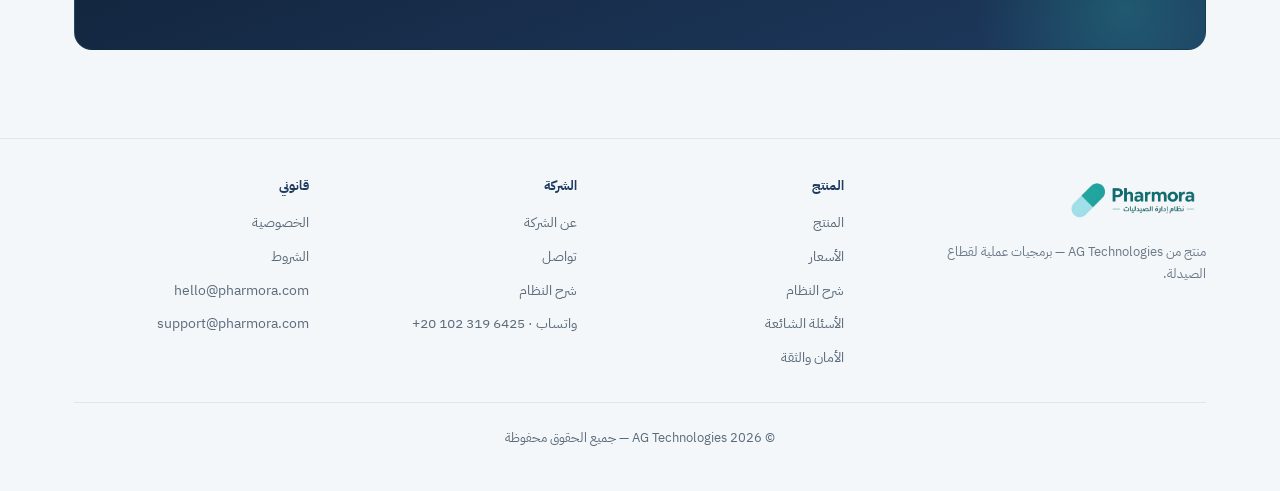
==== commit 8acc4c7e: "change image" ====
--- a/index.html
+++ b/index.html
@@ -154,8 +154,8 @@
       </div>
       <div class="outcome-art">
         <div class="browser">
-          <div class="browser-bar"><i></i><i></i><i></i><span>app.pharmora.com/medicines</span></div>
-          <img src="assets/img/medicines-light.png" alt="Medicines and batches" width="1100" height="700" loading="lazy">
+          <div class="browser-bar"><i></i><i></i><i></i><span>app.pharmora.com/Medicines</span></div>
+          <img src="assets/img/Medicines-light.jpeg" data-dark="assets/img/Medicines-dark.jpeg" data-light="assets/img/Medicines-light.jpeg"  alt="Medicines and batches" width="1100" height="700" loading="lazy">
         </div>
       </div>
     </article>
@@ -170,8 +170,8 @@
       </div>
       <div class="outcome-art">
         <div class="browser">
-          <div class="browser-bar"><i></i><i></i><i></i><span>app.pharmora.com/reports/pnl</span></div>
-          <img src="assets/img/pnl-light.png" data-dark="assets/img/pnl-dark.png" data-light="assets/img/pnl-light.png" alt="Profit and loss" width="1100" height="700" loading="lazy">
+          <div class="browser-bar"><i></i><i></i><i></i><span>app.pharmora.com/reports/Profit</span></div>
+          <img src="assets/img/Profit-light.jpeg" data-dark="assets/img/Profit-dark.jpeg" data-light="assets/img/Profit-light.jpeg" alt="Profit and loss" width="1100" height="700" loading="lazy">
         </div>
       </div>
     </article>
@@ -203,7 +203,7 @@
       <div class="outcome-art">
         <div class="browser">
           <div class="browser-bar"><i></i><i></i><i></i><span>app.pharmora.com/purchases</span></div>
-          <img src="assets/img/purchases.png" alt="Purchases across operations" width="1100" height="700" loading="lazy">
+          <img src="assets/img/purchases.png" data-dark="assets/img/purchases-dark.jpeg" data-light="assets/img/purchases-light.jpeg"  alt="Purchases across operations" width="1100" height="700" loading="lazy">
         </div>
       </div>
     </article>
--- a/assets/css/style.css
+++ b/assets/css/style.css
@@ -210,6 +210,7 @@
   radial-gradient(700px 380px at 5% 110%,rgba(30,58,95,.10),transparent 60%)}
 .hero-grid{display:grid;grid-template-columns:1fr 1.08fr;gap:var(--space-4);align-items:center}
 .hero-copy{max-width:540px;display:flex;flex-direction:column;gap:0}
+.hero-copy > .eyebrow{align-self:flex-start}
 .hero h1{font-size:clamp(1.85rem,4.2vw,2.75rem);font-weight:700;margin:var(--head-gap) 0 var(--space-2);letter-spacing:var(--tracking-tight);line-height:var(--leading-tight);max-width:540px}
 html[lang="en"] .hero h1{max-width:640px}
 .hero h1 em{font-style:normal;color:var(--teal-700);position:relative}
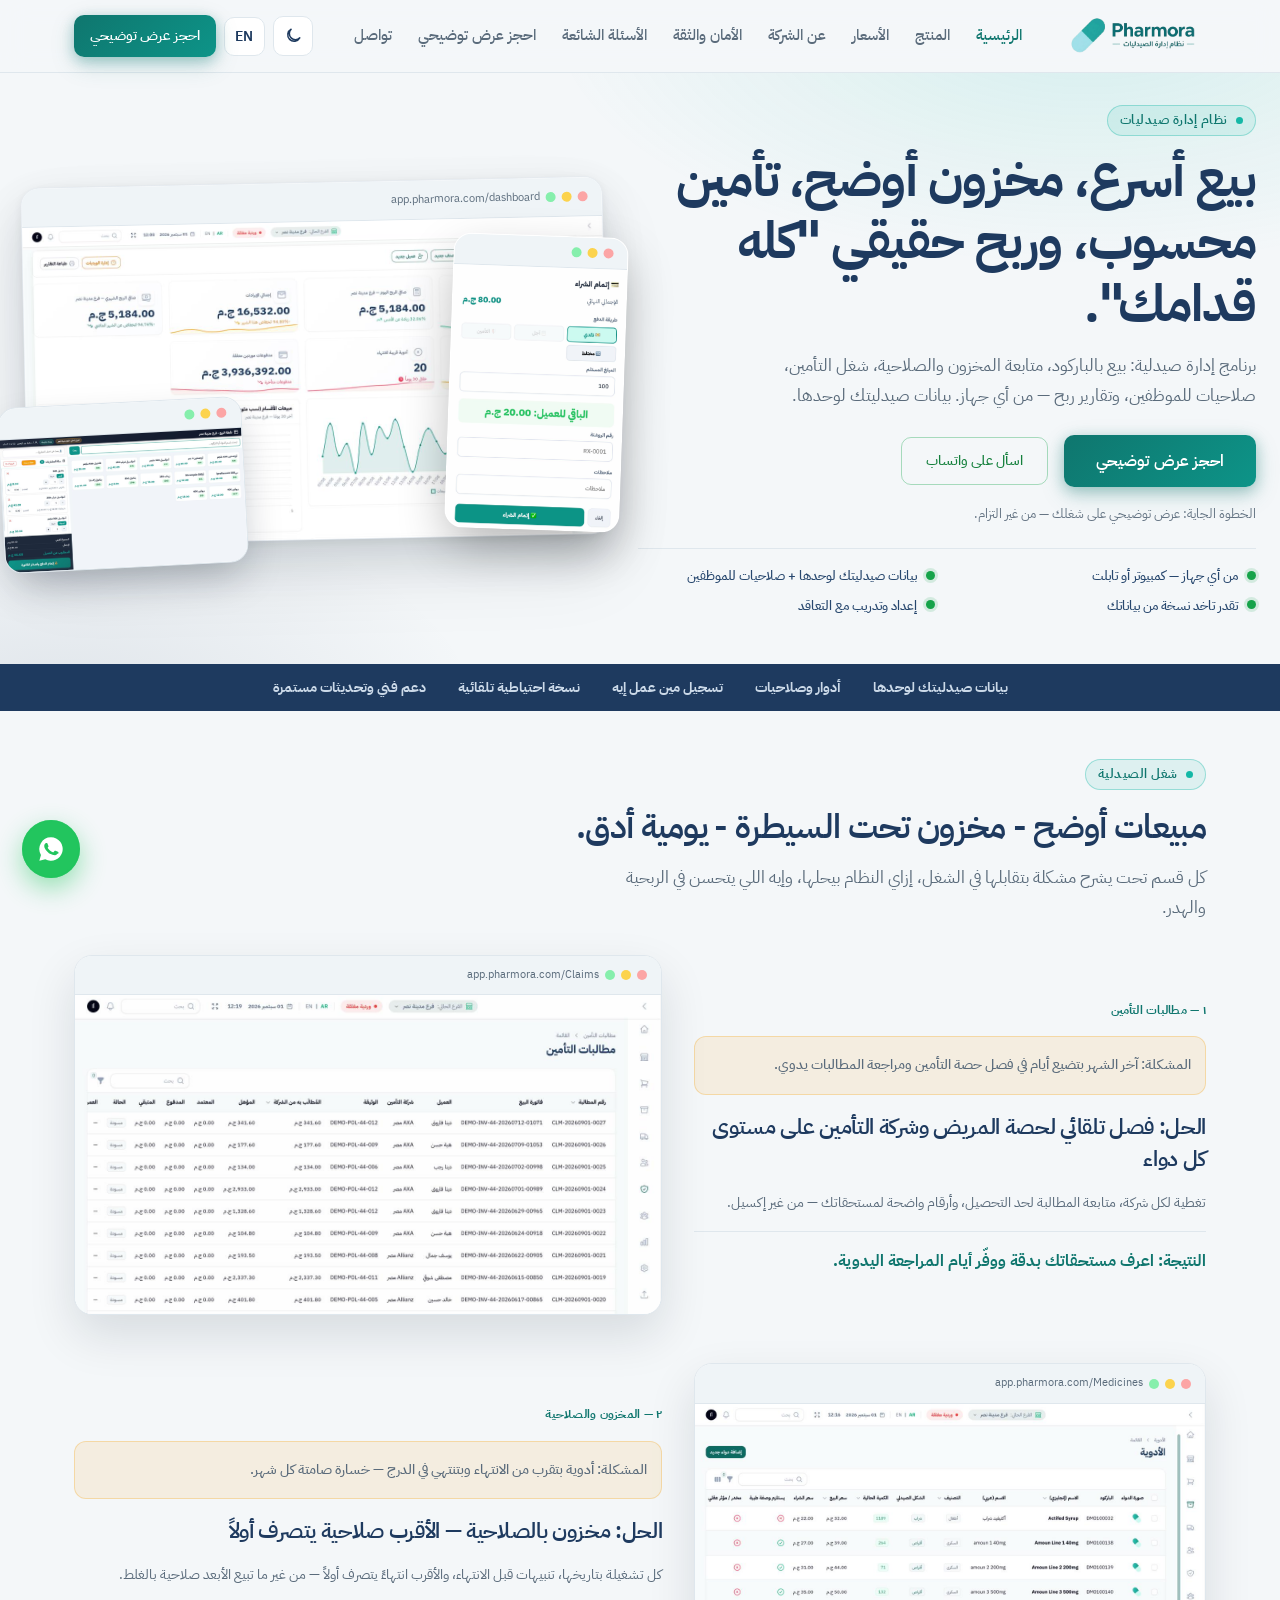
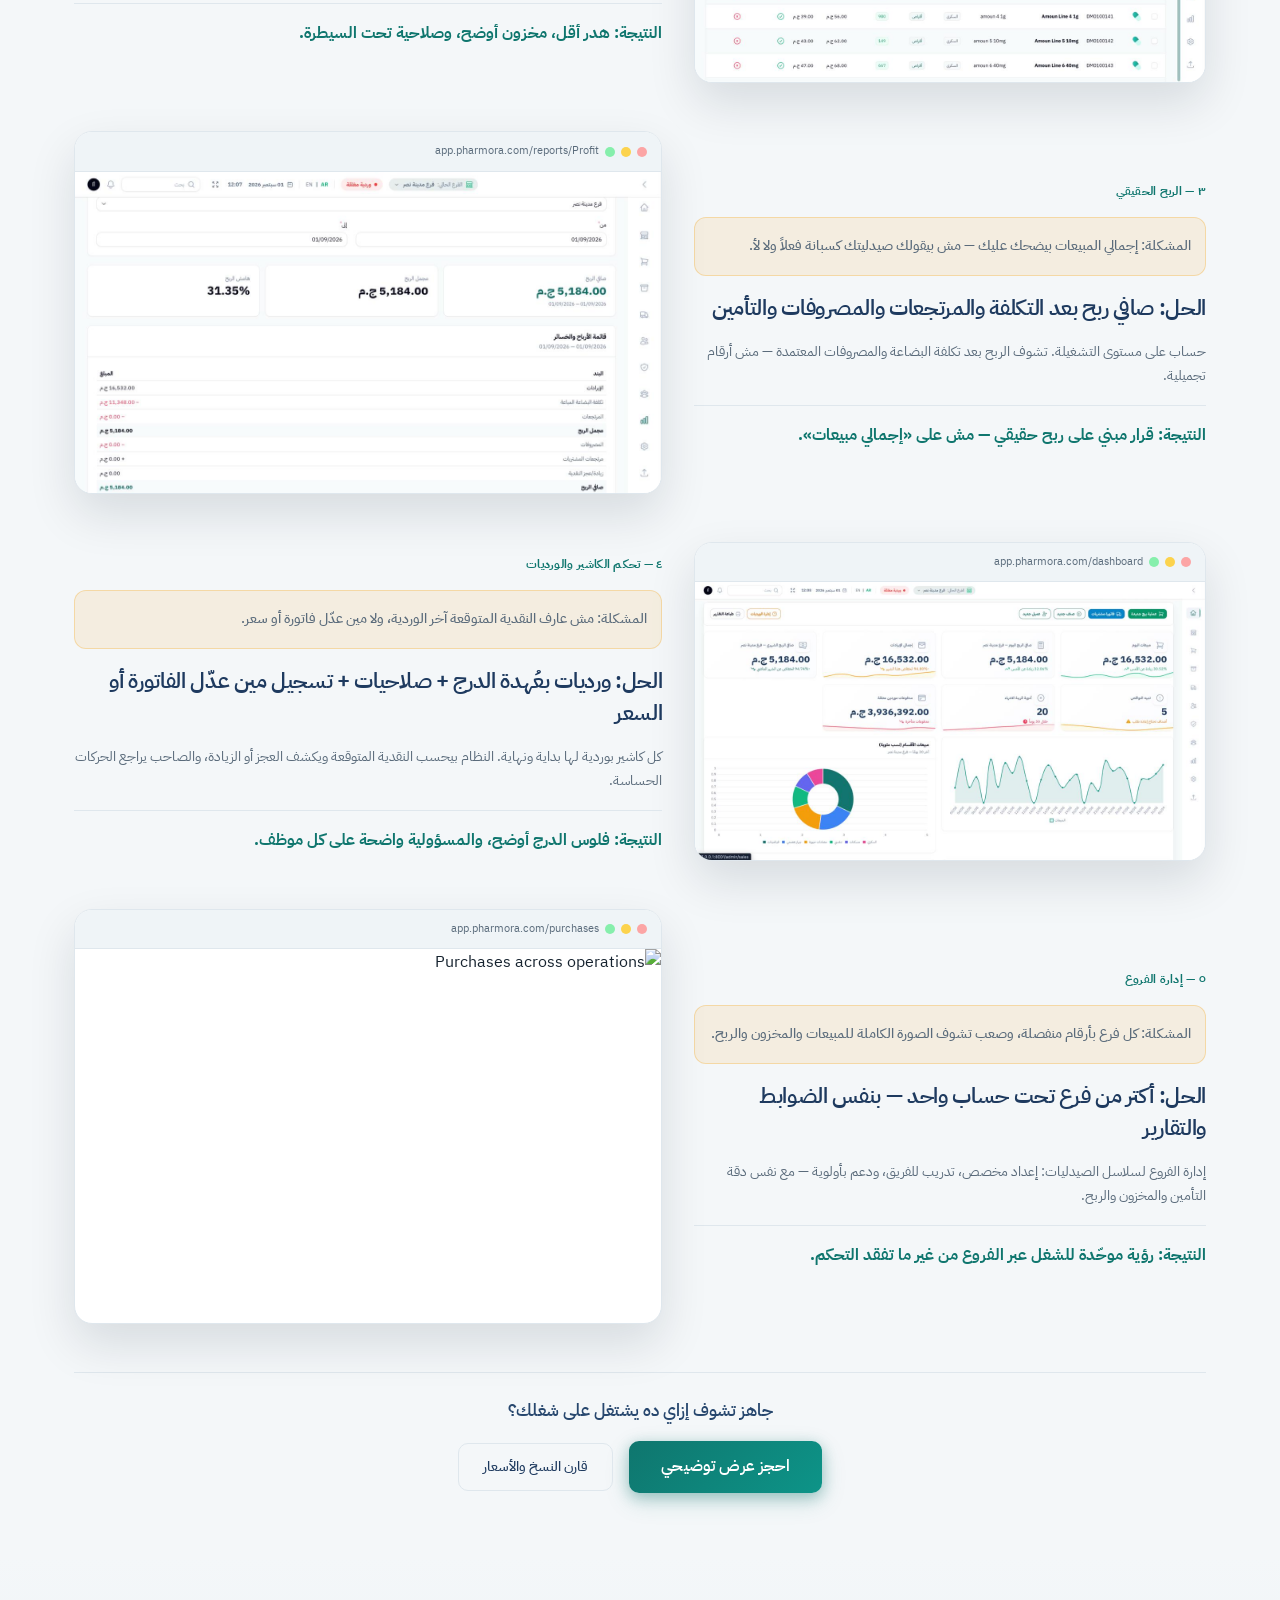
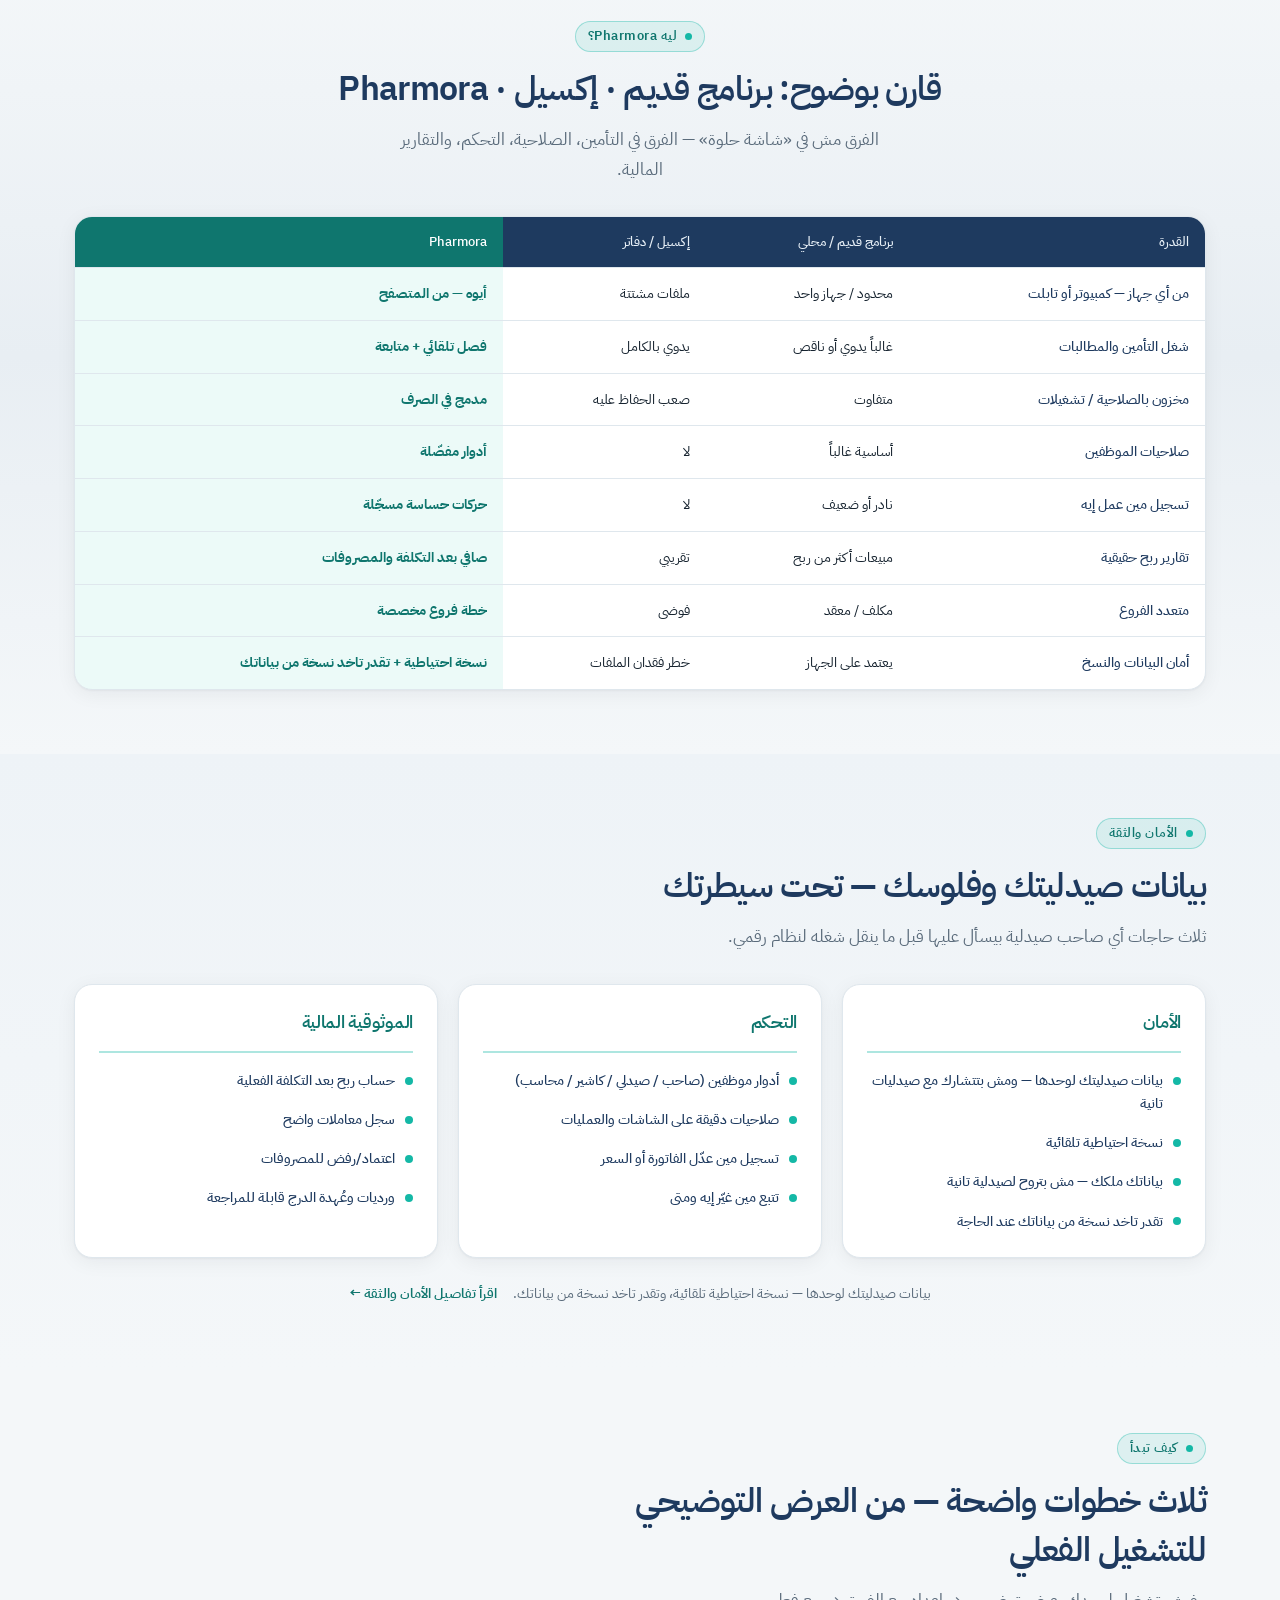
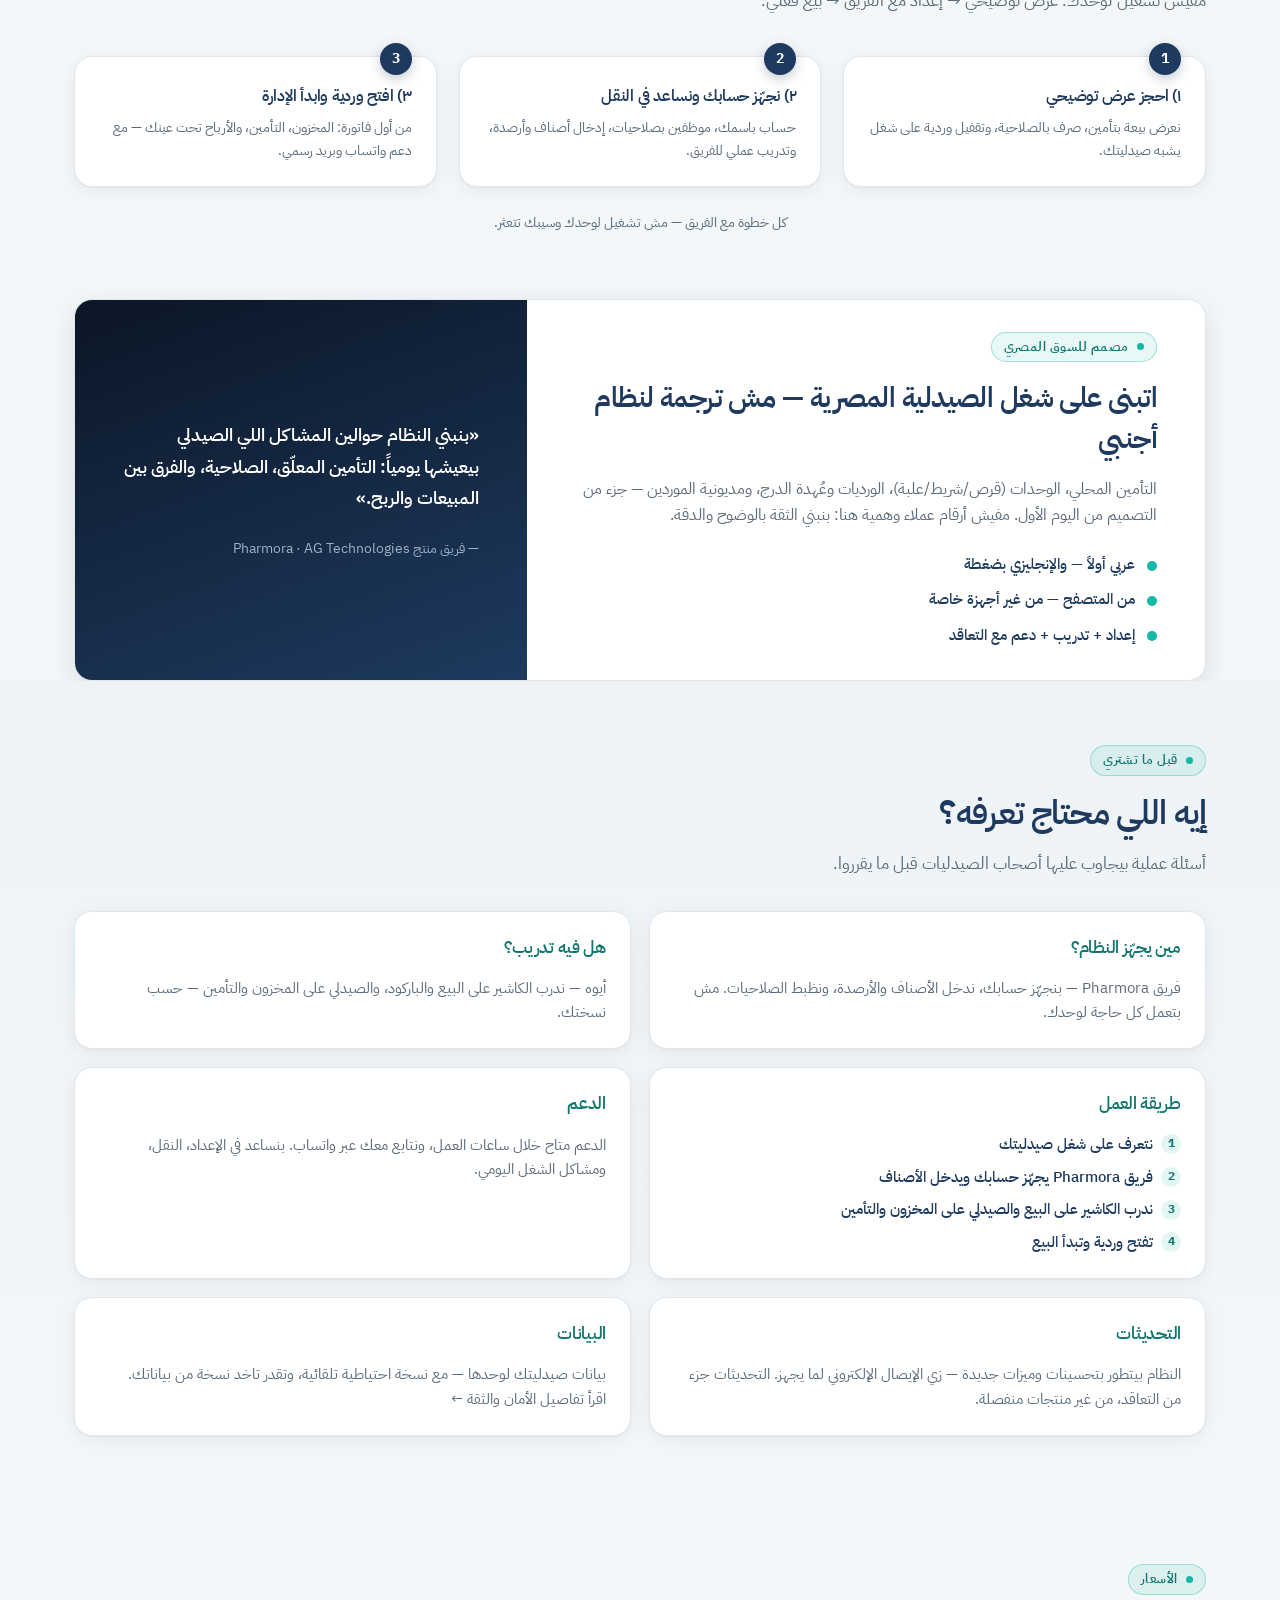
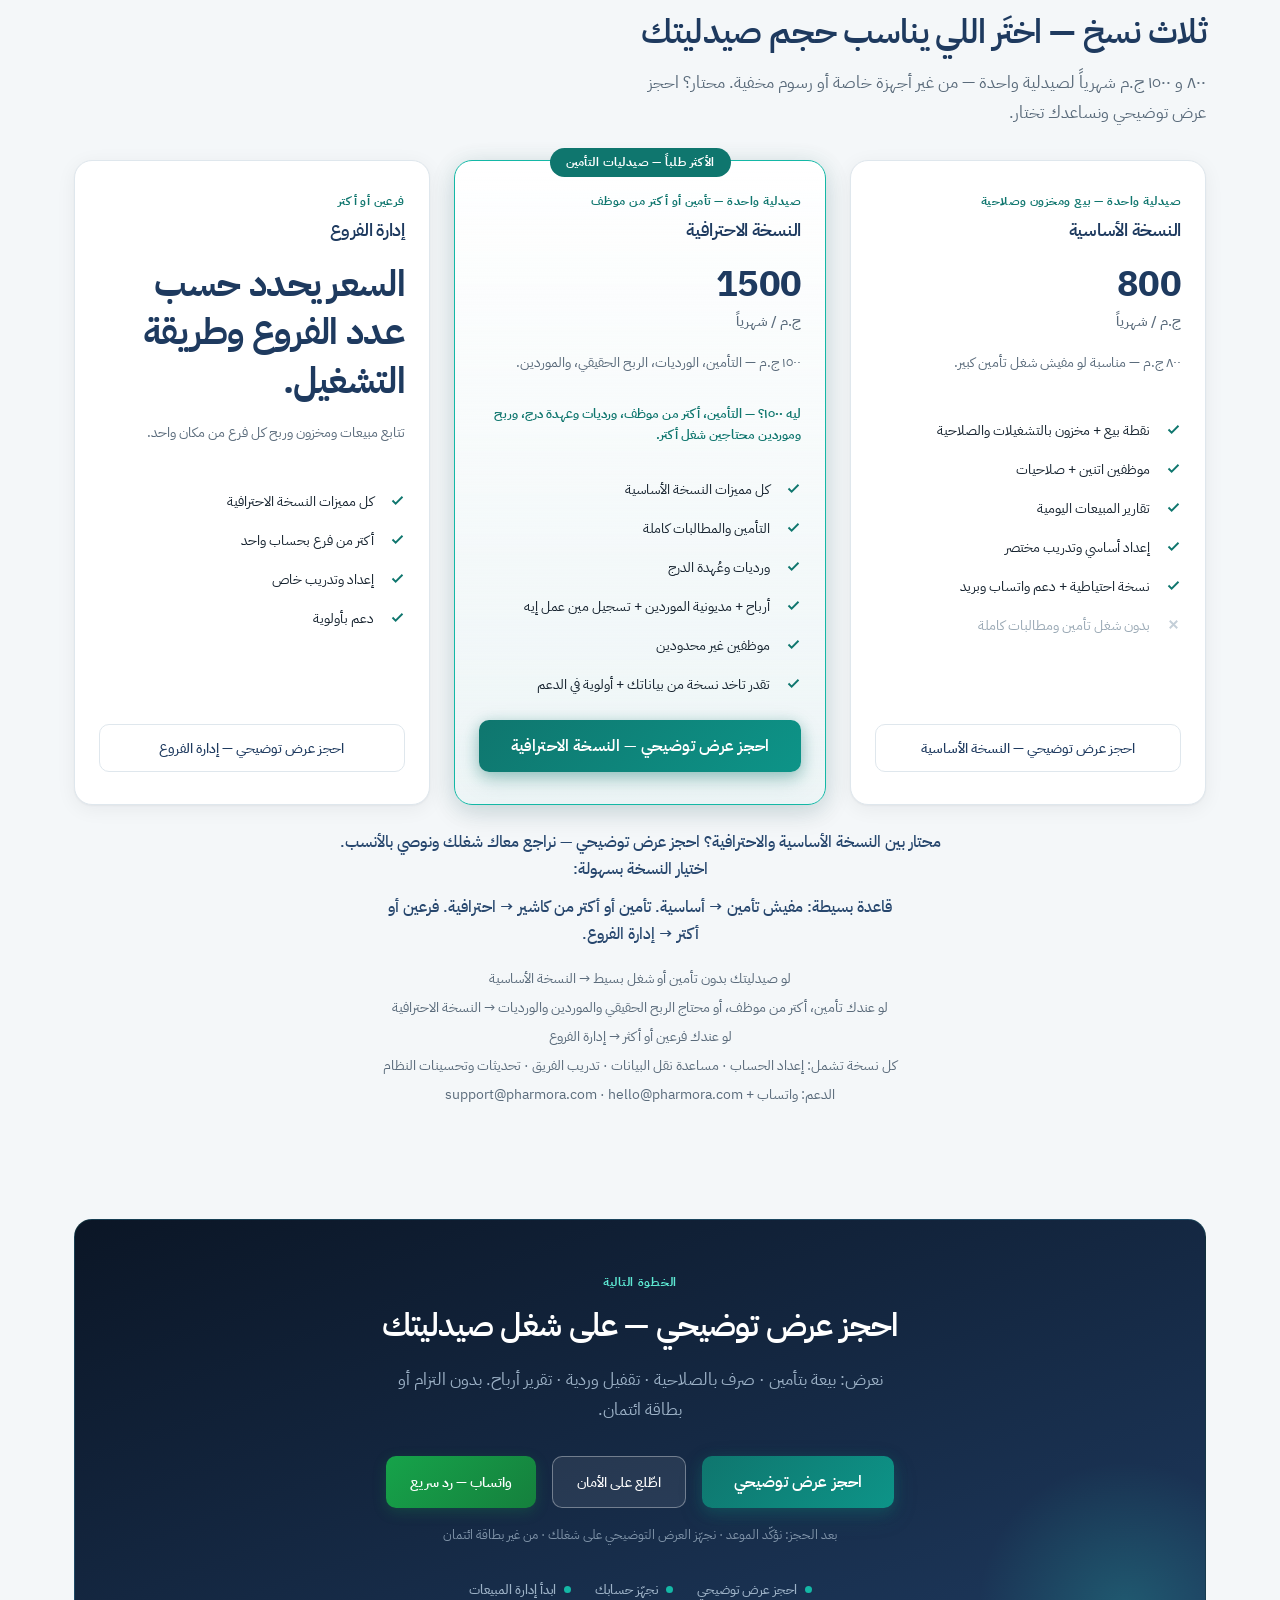
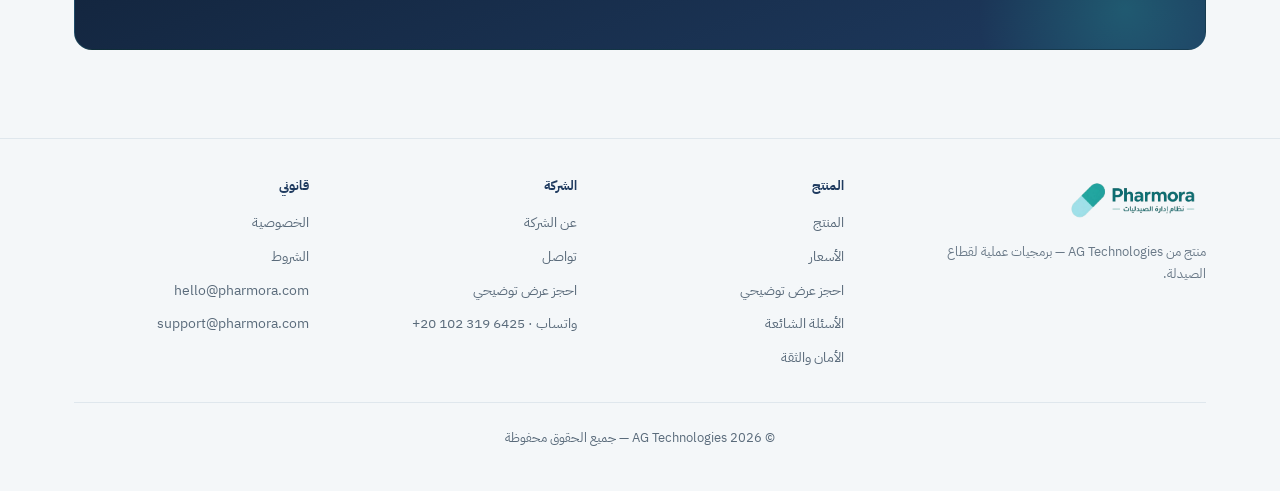
==== commit 61dacf91: "change word" ====
--- a/index.html
+++ b/index.html
@@ -14,7 +14,7 @@
 <meta charset="UTF-8">
 <meta name="viewport" content="width=device-width, initial-scale=1.0">
 <title>Pharmora — نظام إدارة صيدليات | Pharmacy Management System</title>
-<meta name="description" content="Pharmora برنامج إدارة صيدلية: بيع أسرع، مخزون وصلاحية، تأمين، صلاحيات للموظفين، وربح حقيقي — من أي جهاز. اطلب شرح النظام.">
+<meta name="description" content="Pharmora برنامج إدارة صيدلية: بيع أسرع، مخزون وصلاحية، تأمين، صلاحيات للموظفين، وربح حقيقي — من أي جهاز. احجز عرض توضيحي.">
 <meta name="keywords" content="Pharmora, برنامج إدارة صيدلية, برنامج حسابات صيدلية, نظام إدارة صيدليات, pharmacy management system, pharmacy POS system, نقطة بيع صيدلية, مصر">
 <link rel="preconnect" href="https://fonts.googleapis.com">
 <link rel="preconnect" href="https://fonts.gstatic.com" crossorigin>
@@ -23,7 +23,7 @@
 <meta name="theme-color" content="#0F766E">
 <meta property="og:type" content="website">
 <meta property="og:title" content="Pharmora — نظام إدارة الصيدليات">
-<meta property="og:description" content="نظام واحد للبيع، المخزون، التأمين، والربح — مع صلاحيات وتسجيل مين عمل إيه. اطلب شرح النظام.">
+<meta property="og:description" content="نظام واحد للبيع، المخزون، التأمين، والربح — مع صلاحيات وتسجيل مين عمل إيه. احجز عرض توضيحي.">
 <meta property="og:image" content="assets/img/pos-light.png">
 <link rel="stylesheet" href="assets/css/style.css">
 <!-- Analytics placeholders: Google Analytics / Search Console / Meta Pixel — add IDs before public launch -->
@@ -43,7 +43,7 @@
       <a href="about.html" data-i18n="nav.about">عن الشركة</a>
       <a href="security.html" data-i18n="nav.securityPage">الأمان والثقة</a>
       <a href="faq.html" data-i18n="nav.faq">الأسئلة الشائعة</a>
-      <a href="demo.html" data-i18n="nav.demo">شرح النظام</a>
+      <a href="demo.html" data-i18n="nav.demo">احجز عرض توضيحي</a>
       <a href="contact.html" data-i18n="nav.contact">تواصل</a>
     </div>
     <div class="nav-actions">
@@ -52,7 +52,7 @@
         <svg class="icon-moon" viewBox="0 0 24 24" aria-hidden="true"><path d="M21 14.5A8.5 8.5 0 1 1 9.5 3a7 7 0 0 0 11.5 11.5z"/></svg>
       </button>
             <button class="lang-btn" type="button" aria-label="Switch language"><span data-i18n="nav.lang">EN</span></button>
-      <a class="btn btn-primary" href="demo.html" data-i18n="nav.cta">اطلب شرح النظام</a>
+      <a class="btn btn-primary" href="demo.html" data-i18n="nav.cta">احجز عرض توضيحي</a>
       <button class="nav-burger" aria-label="menu" type="button">
         <svg width="26" height="26" viewBox="0 0 24 24" fill="none" stroke="currentColor" stroke-width="2.2"><path d="M3 6h18M3 12h18M3 18h18"/></svg>
       </button>
@@ -65,9 +65,9 @@
     <a href="about.html" data-i18n="nav.about">عن الشركة</a>
     <a href="security.html" data-i18n="nav.securityPage">الأمان والثقة</a>
     <a href="faq.html" data-i18n="nav.faq">الأسئلة الشائعة</a>
-    <a href="demo.html" data-i18n="nav.demo">شرح النظام</a>
+    <a href="demo.html" data-i18n="nav.demo">احجز عرض توضيحي</a>
     <a href="contact.html" data-i18n="nav.contact">تواصل</a>
-    <a class="btn btn-primary" href="demo.html" data-i18n="nav.cta">اطلب شرح النظام</a>
+    <a class="btn btn-primary" href="demo.html" data-i18n="nav.cta">احجز عرض توضيحي</a>
   </div>
 </nav>
 
@@ -78,10 +78,10 @@
       <h1 data-i18n="hero.title">بيع أسرع، مخزون أوضح، تأمين محسوب، وربح حقيقي "كله قدامك".</h1>
       <p class="hero-sub" data-i18n="hero.sub">برنامج إدارة صيدلية: بيع بالباركود، متابعة المخزون والصلاحية، شغل التأمين، صلاحيات للموظفين، وتقارير ربح — من أي جهاز. بيانات صيدليتك لوحدها.</p>
       <div class="hero-ctas">
-        <a class="btn btn-primary" href="demo.html" data-i18n="hero.cta">اطلب شرح النظام</a>
+        <a class="btn btn-primary" href="demo.html" data-i18n="hero.cta">احجز عرض توضيحي</a>
         <a class="btn btn-ghost btn-wa-soft" data-wa href="#" target="_blank" rel="noopener" data-i18n="hero.wa">اسأل على واتساب</a>
       </div>
-      <p class="hero-cta-note" data-i18n="hero.ctaNote">الخطوة الجاية: شرح النظام على شغلك — من غير التزام.</p>
+      <p class="hero-cta-note" data-i18n="hero.ctaNote">الخطوة الجاية: عرض توضيحي على شغلك — من غير التزام.</p>
       <ul class="hero-trust" aria-label="trust">
         <li data-i18n="hero.t1">من أي جهاز — كمبيوتر أو تابلت</li>
         <li data-i18n="hero.t2">بيانات صيدليتك لوحدها + صلاحيات للموظفين</li>
@@ -211,7 +211,7 @@
     <div class="section-inline-cta reveal center">
       <p data-i18n="out.ctaLead">جاهز تشوف إزاي ده يشتغل على شغلك؟</p>
       <div class="hero-ctas section-inline-cta-btns">
-        <a class="btn btn-primary" href="demo.html" data-i18n="out.ctaPrimary">اطلب شرح النظام</a>
+        <a class="btn btn-primary" href="demo.html" data-i18n="out.ctaPrimary">احجز عرض توضيحي</a>
         <a class="btn btn-ghost" href="index.html#pricing" data-i18n="out.ctaSecondary">قارن الخطط والأسعار</a>
       </div>
     </div>
@@ -297,11 +297,11 @@
   <div class="container">
     <div class="section-head reveal">
       <span class="eyebrow" data-i18n="steps.eyebrow">كيف تبدأ</span>
-      <h2 data-i18n="steps.title">ثلاث خطوات واضحة — من شرح النظام للتشغيل الفعلي</h2>
-      <p data-i18n="steps.lead">مفيش تشغيل لوحدك. شرح النظام → إعداد مع الفريق → بيع فعلي.</p>
+      <h2 data-i18n="steps.title">ثلاث خطوات واضحة — من العرض التوضيحي للتشغيل الفعلي</h2>
+      <p data-i18n="steps.lead">مفيش تشغيل لوحدك. عرض توضيحي → إعداد مع الفريق → بيع فعلي.</p>
     </div>
     <div class="steps">
-      <div class="step reveal"><h3 data-i18n="steps.s1t">١) اطلب شرح النظام</h3><p data-i18n="steps.s1d">نعرض بيعة بتأمين، صرف بالصلاحية، وتقفيل وردية على شغل يشبه صيدليتك.</p></div>
+      <div class="step reveal"><h3 data-i18n="steps.s1t">١) احجز عرض توضيحي</h3><p data-i18n="steps.s1d">نعرض بيعة بتأمين، صرف بالصلاحية، وتقفيل وردية على شغل يشبه صيدليتك.</p></div>
       <div class="step reveal"><h3 data-i18n="steps.s2t">٢) نجهّز حسابك ونساعد في النقل</h3><p data-i18n="steps.s2d">حساب باسمك، موظفين بصلاحيات، إدخال أصناف وأرصدة، وتدريب عملي للفريق.</p></div>
       <div class="step reveal"><h3 data-i18n="steps.s3t">٣) افتح وردية وابدأ الإدارة</h3><p data-i18n="steps.s3d">من أول فاتورة: المخزون، التأمين، والأرباح تحت عينك — مع دعم واتساب وبريد رسمي.</p></div>
     </div>
@@ -377,7 +377,7 @@
     <div class="section-head reveal">
       <span class="eyebrow" data-i18n="pr.eyebrow">الأسعار</span>
       <h2 data-i18n="pr.title">ثلاث نسخ — اختَر اللي يناسب حجم صيدليتك</h2>
-      <p data-i18n="pr.sub">٨٠٠ و ١٥٠٠ ج.م شهرياً لصيدلية واحدة — من غير أجهزة خاصة أو رسوم مخفية. محتار؟ اطلب شرح النظام ونساعدك تختار.</p>
+      <p data-i18n="pr.sub">٨٠٠ و ١٥٠٠ ج.م شهرياً لصيدلية واحدة — من غير أجهزة خاصة أو رسوم مخفية. محتار؟ احجز عرض توضيحي ونساعدك تختار.</p>
     </div>
     <div class="plans">
       <div class="plan reveal">
@@ -393,7 +393,7 @@
           <li><svg width="15" height="15" viewBox="0 0 24 24" fill="none" stroke="currentColor" stroke-width="3"><path d="M20 6 9 17l-5-5"/></svg> <span data-i18n="pr.p1f6">نسخة احتياطية + دعم واتساب وبريد</span></li>
           <li class="dim"><svg width="15" height="15" viewBox="0 0 24 24" fill="none" stroke="currentColor" stroke-width="3"><path d="M18 6 6 18M6 6l12 12"/></svg> <span data-i18n="pr.p1f5">بدون شغل تأمين ومطالبات كاملة</span></li>
         </ul>
-        <a class="btn btn-ghost" href="demo.html" data-i18n="pr.c1">اطلب شرح النظام — النسخة الأساسية</a>
+        <a class="btn btn-ghost" href="demo.html" data-i18n="pr.c1">احجز عرض توضيحي — النسخة الأساسية</a>
       </div>
       <div class="plan hot reveal">
         <div class="flag"><span data-i18n="pr.hot">الأكثر طلباً — صيدليات التأمين</span></div>
@@ -410,7 +410,7 @@
           <li><svg width="15" height="15" viewBox="0 0 24 24" fill="none" stroke="currentColor" stroke-width="3"><path d="M20 6 9 17l-5-5"/></svg> <span data-i18n="pr.p2f5">موظفين غير محدودين</span></li>
           <li><svg width="15" height="15" viewBox="0 0 24 24" fill="none" stroke="currentColor" stroke-width="3"><path d="M20 6 9 17l-5-5"/></svg> <span data-i18n="pr.p2f6">تقدر تاخد نسخة من بياناتك + أولوية في الدعم</span></li>
         </ul>
-        <a class="btn btn-primary" href="demo.html" data-i18n="pr.c2">اطلب شرح النظام — النسخة الاحترافية</a>
+        <a class="btn btn-primary" href="demo.html" data-i18n="pr.c2">احجز عرض توضيحي — النسخة الاحترافية</a>
       </div>
       <div class="plan reveal">
         <p class="plan-for" data-i18n="pr.p3for">فرعين أو أكتر</p>
@@ -423,11 +423,11 @@
           <li><svg width="15" height="15" viewBox="0 0 24 24" fill="none" stroke="currentColor" stroke-width="3"><path d="M20 6 9 17l-5-5"/></svg> <span data-i18n="pr.p3f3">إعداد وتدريب خاص</span></li>
           <li><svg width="15" height="15" viewBox="0 0 24 24" fill="none" stroke="currentColor" stroke-width="3"><path d="M20 6 9 17l-5-5"/></svg> <span data-i18n="pr.p3f4">دعم بأولوية</span></li>
         </ul>
-        <a class="btn btn-ghost" href="demo.html" data-i18n="pr.c3">اطلب شرح النظام — إدارة الفروع</a>
+        <a class="btn btn-ghost" href="demo.html" data-i18n="pr.c3">احجز عرض توضيحي — إدارة الفروع</a>
       </div>
     </div>
     <div class="plans-extras reveal">
-      <p class="founding-note reveal" data-i18n="pr.compare">محتار بين النسخة الأساسية والاحترافية؟ اطلب شرح النظام — نراجع معاك شغلك ونوصي بالأنسب.</p>
+      <p class="founding-note reveal" data-i18n="pr.compare">محتار بين النسخة الأساسية والاحترافية؟ احجز عرض توضيحي — نراجع معاك شغلك ونوصي بالأنسب.</p>
       <p class="founding-note reveal" data-i18n="pr.guideTitle">اختيار النسخة بسهولة:</p>
       <p class="founding-note guide-hint reveal" data-i18n="pr.guideHint">قاعدة بسيطة: مفيش تأمين → أساسية. تأمين أو أكتر من كاشير → احترافية. فرعين أو أكتر → إدارة الفروع.</p>
       <ul class="include-list">
@@ -445,16 +445,16 @@
   <div class="container">
     <div class="cta-band reveal">
       <span class="cta-kicker" data-i18n="cta.kicker">الخطوة التالية</span>
-      <h2 data-i18n="cta.title">اطلب شرح النظام — على شغل صيدليتك</h2>
+      <h2 data-i18n="cta.title">احجز عرض توضيحي — على شغل صيدليتك</h2>
       <p data-i18n="cta.sub">نعرض: بيعة بتأمين · صرف بالصلاحية · تقفيل وردية · تقرير أرباح. بدون التزام أو بطاقة ائتمان.</p>
       <div class="btns">
-        <a class="btn btn-primary" href="demo.html" data-i18n="cta.demo">اطلب شرح النظام</a>
+        <a class="btn btn-primary" href="demo.html" data-i18n="cta.demo">احجز عرض توضيحي</a>
         <a class="btn btn-ghost cta-ghost-light" href="security.html" data-i18n="cta.sec">اطّلع على الأمان</a>
         <a class="btn btn-wa" data-wa href="#" target="_blank" rel="noopener"><span data-i18n="cta.wa">واتساب — رد سريع</span></a>
       </div>
-      <p class="cta-micro" data-i18n="cta.micro">بعد الطلب: نؤكّد الموعد · نجهّز شرح النظام على شغلك · من غير بطاقة ائتمان</p>
+      <p class="cta-micro" data-i18n="cta.micro">بعد الحجز: نؤكّد الموعد · نجهّز العرض التوضيحي على شغلك · من غير بطاقة ائتمان</p>
       <ol class="cta-steps">
-        <li data-i18n="cta.s1">اطلب شرح النظام</li>
+        <li data-i18n="cta.s1">احجز عرض توضيحي</li>
         <li data-i18n="cta.s2">نجهّز حسابك</li>
         <li data-i18n="cta.s3">ابدأ إدارة المبيعات</li>
       </ol>
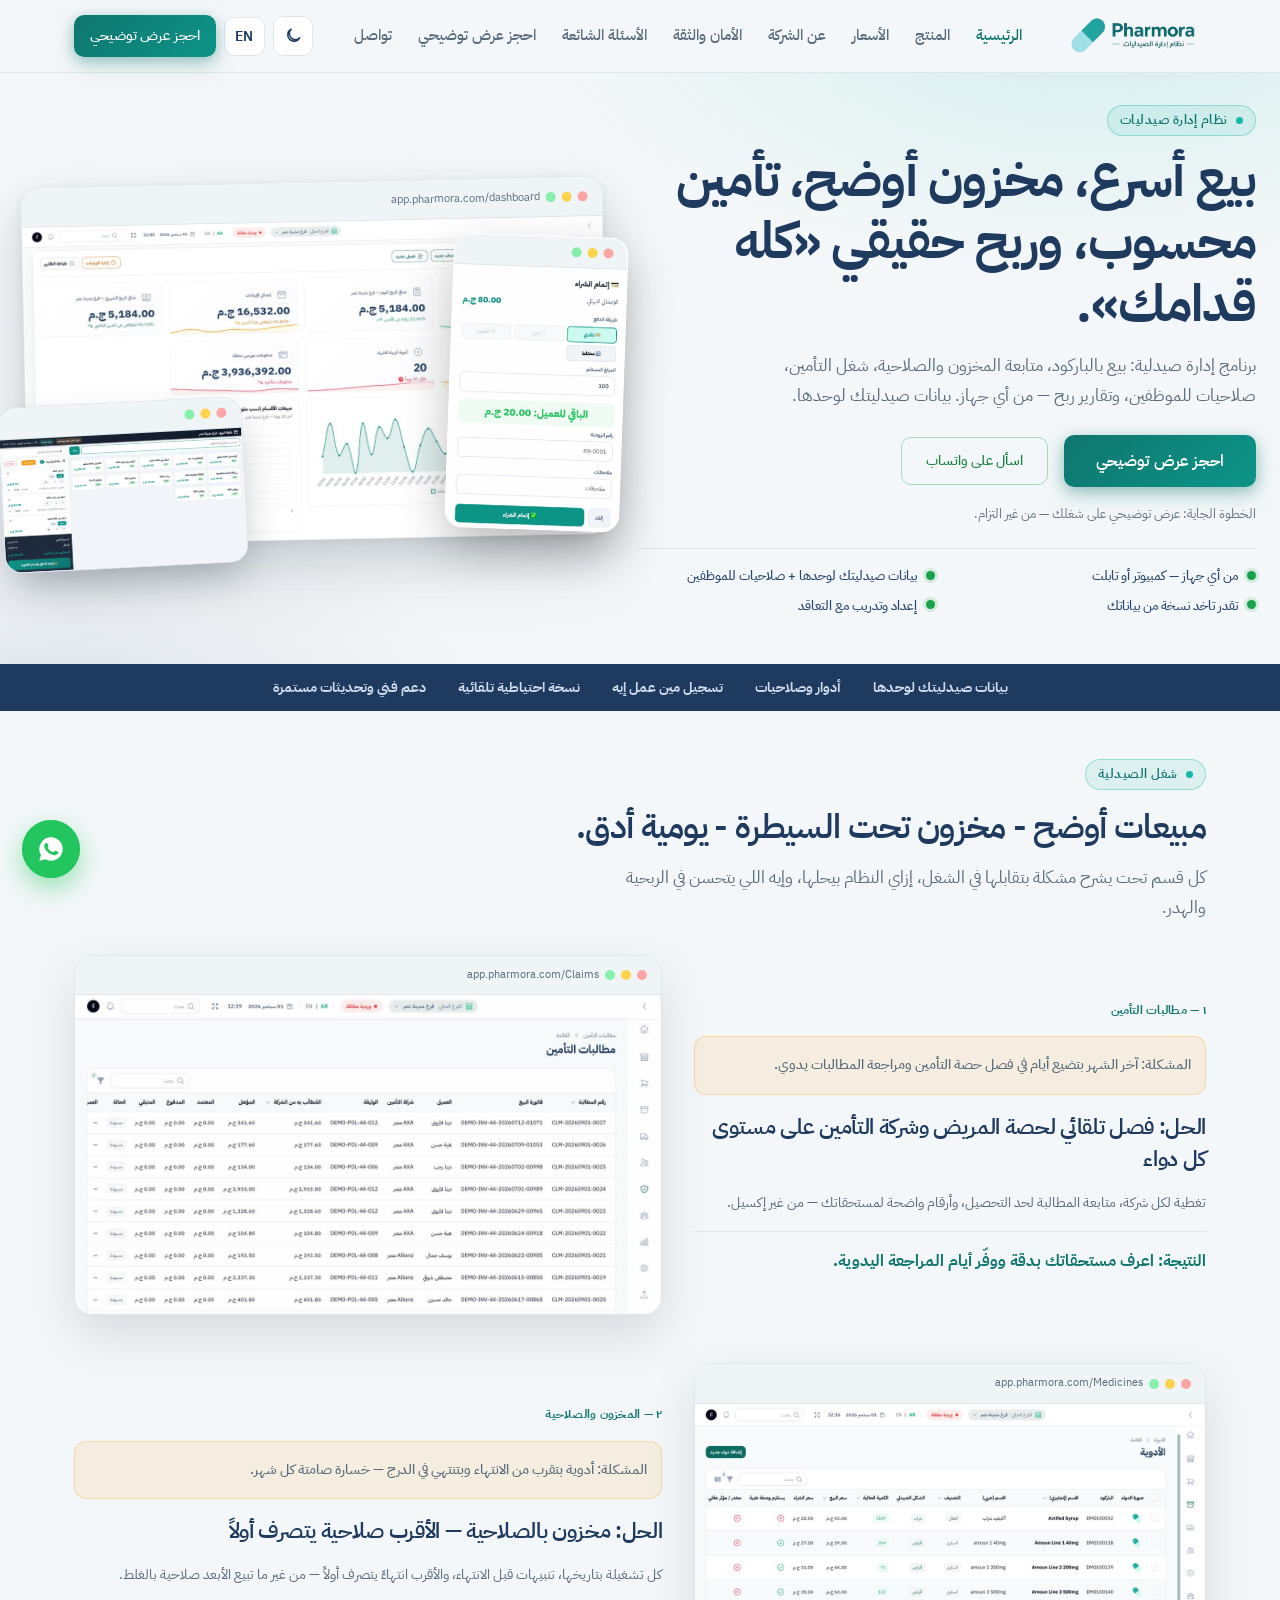
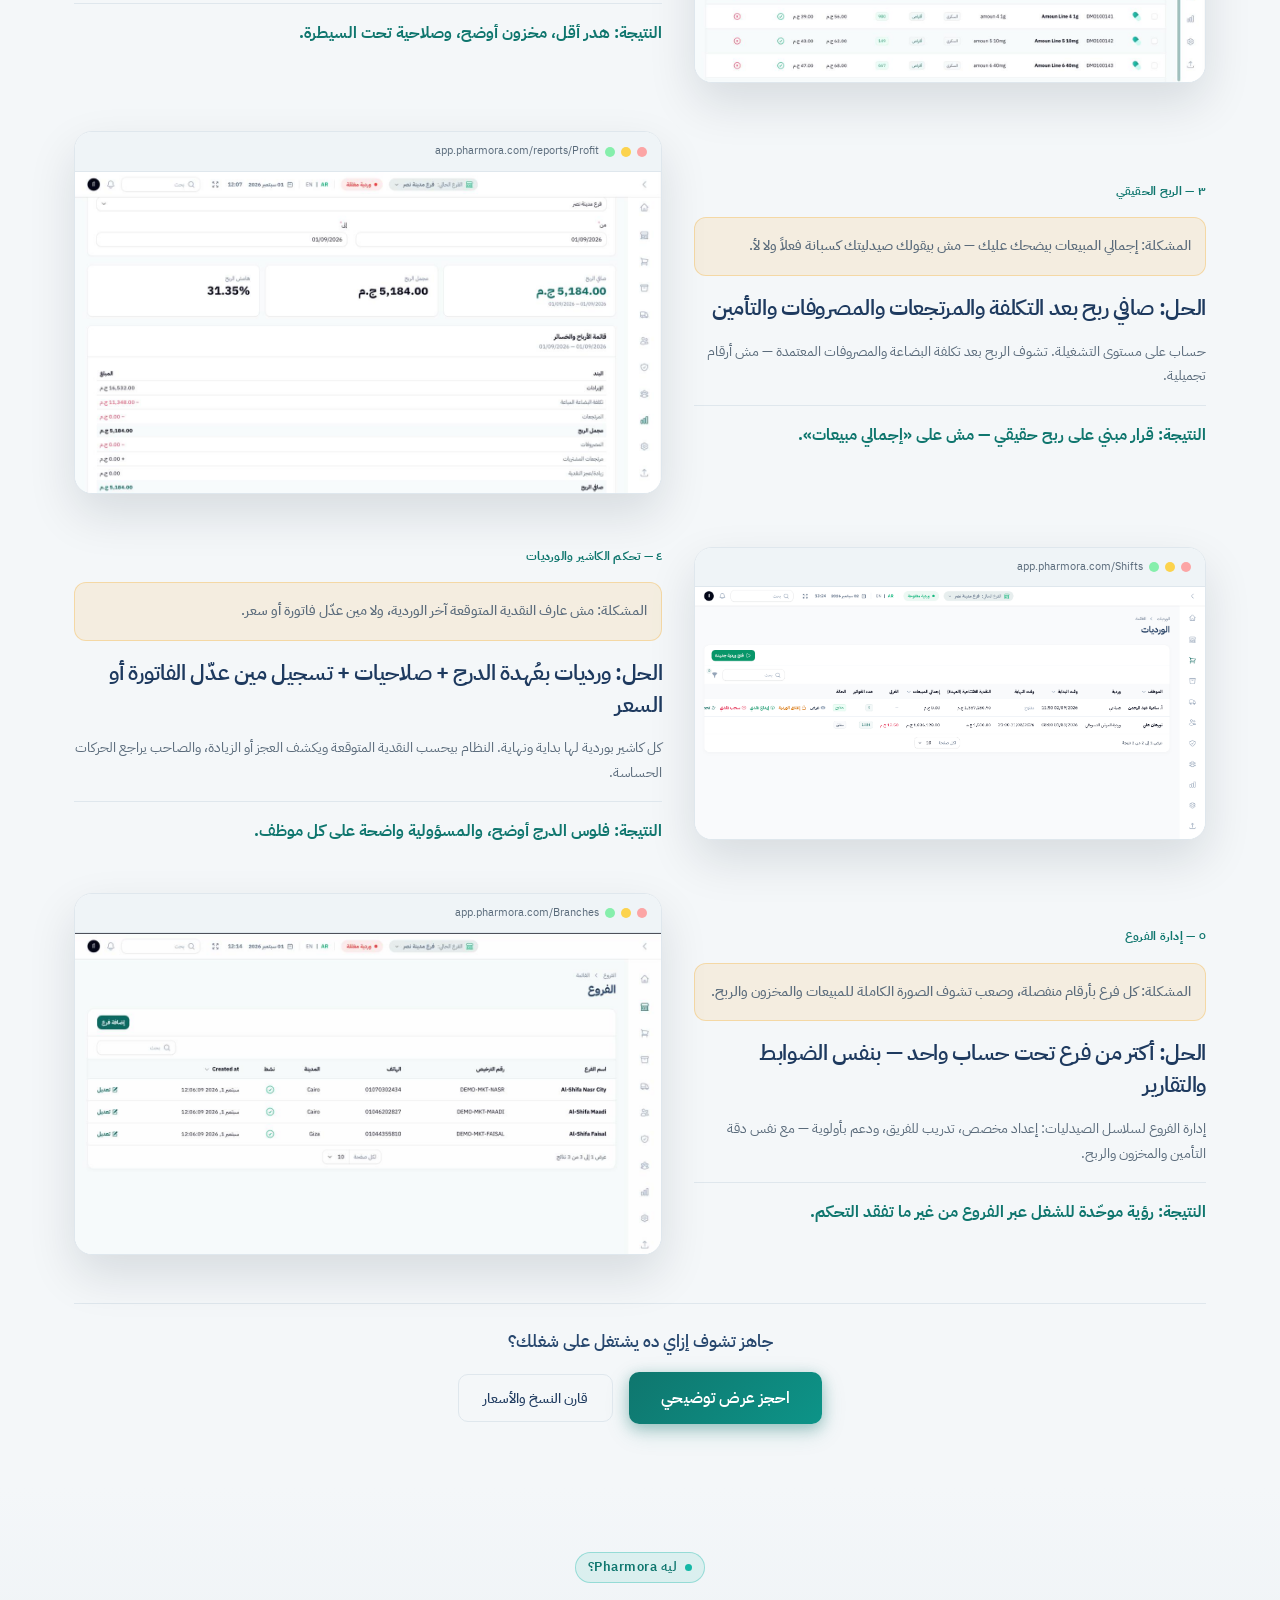
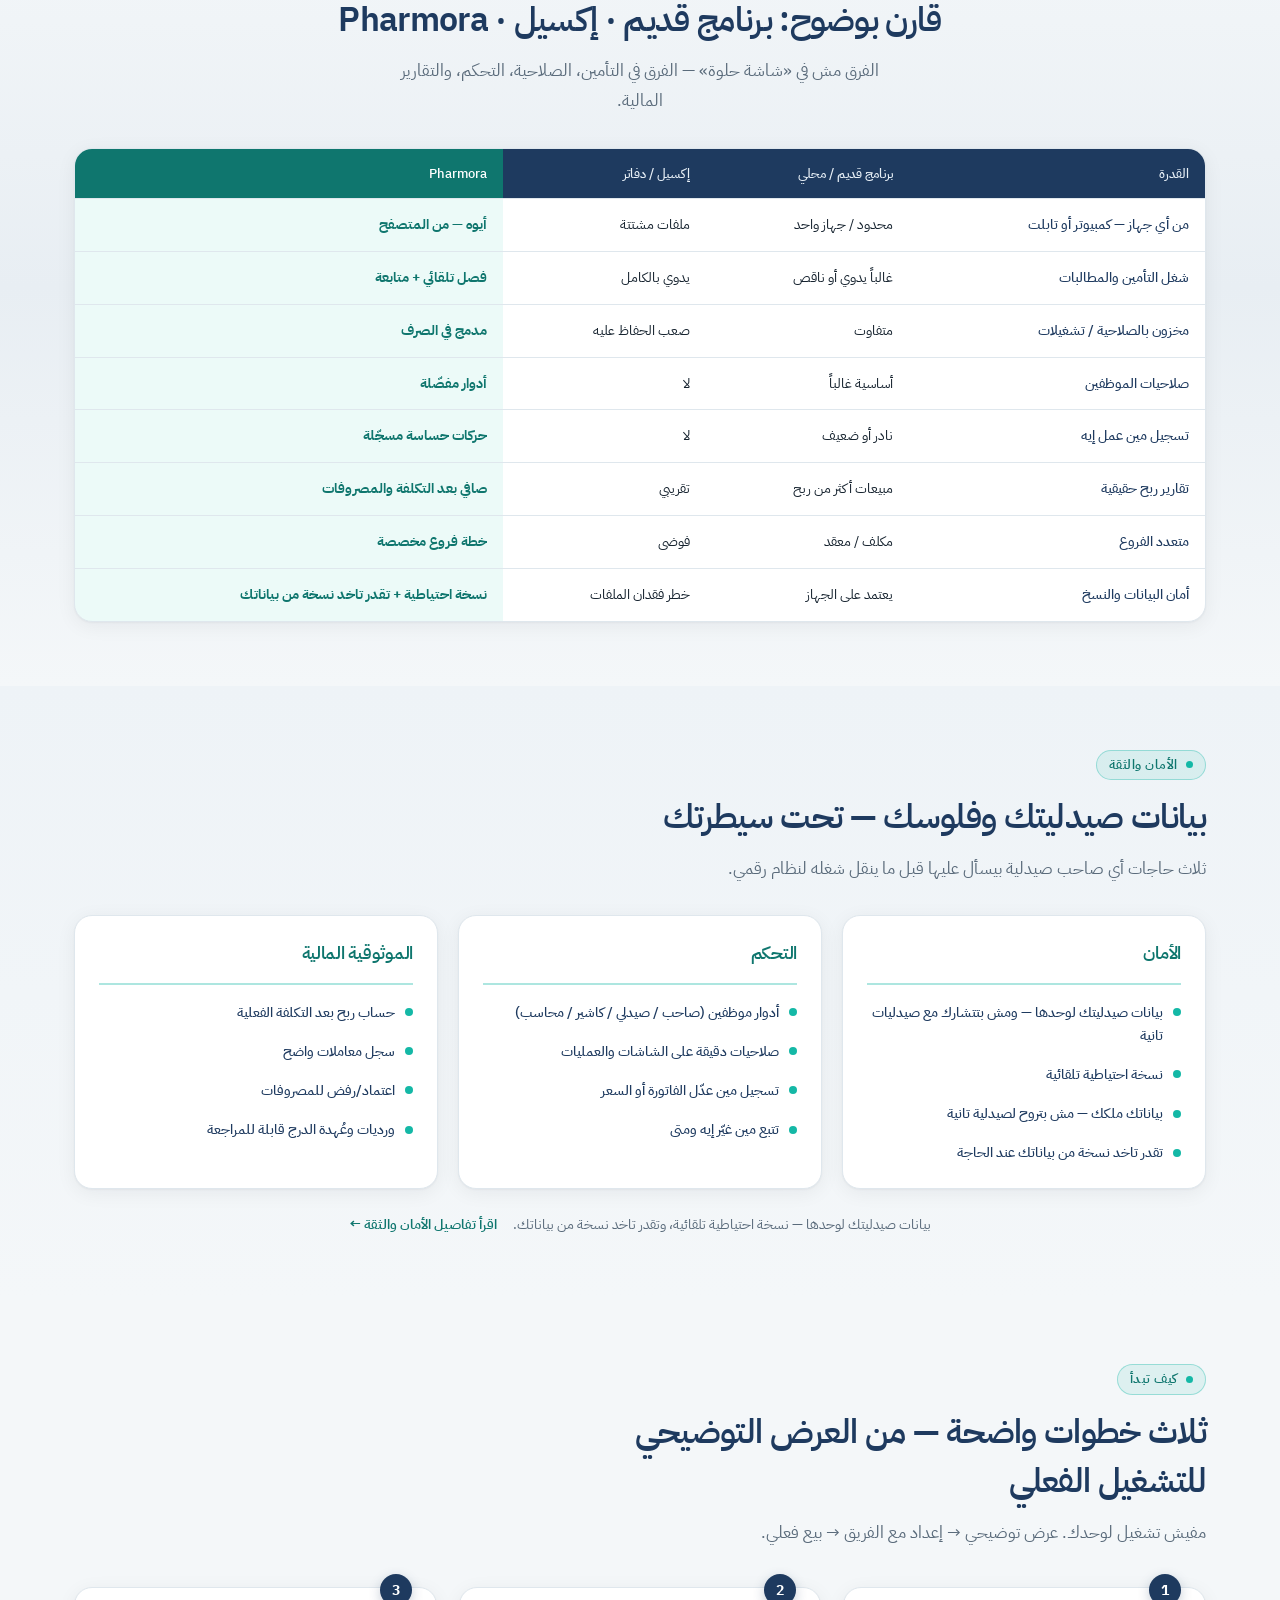
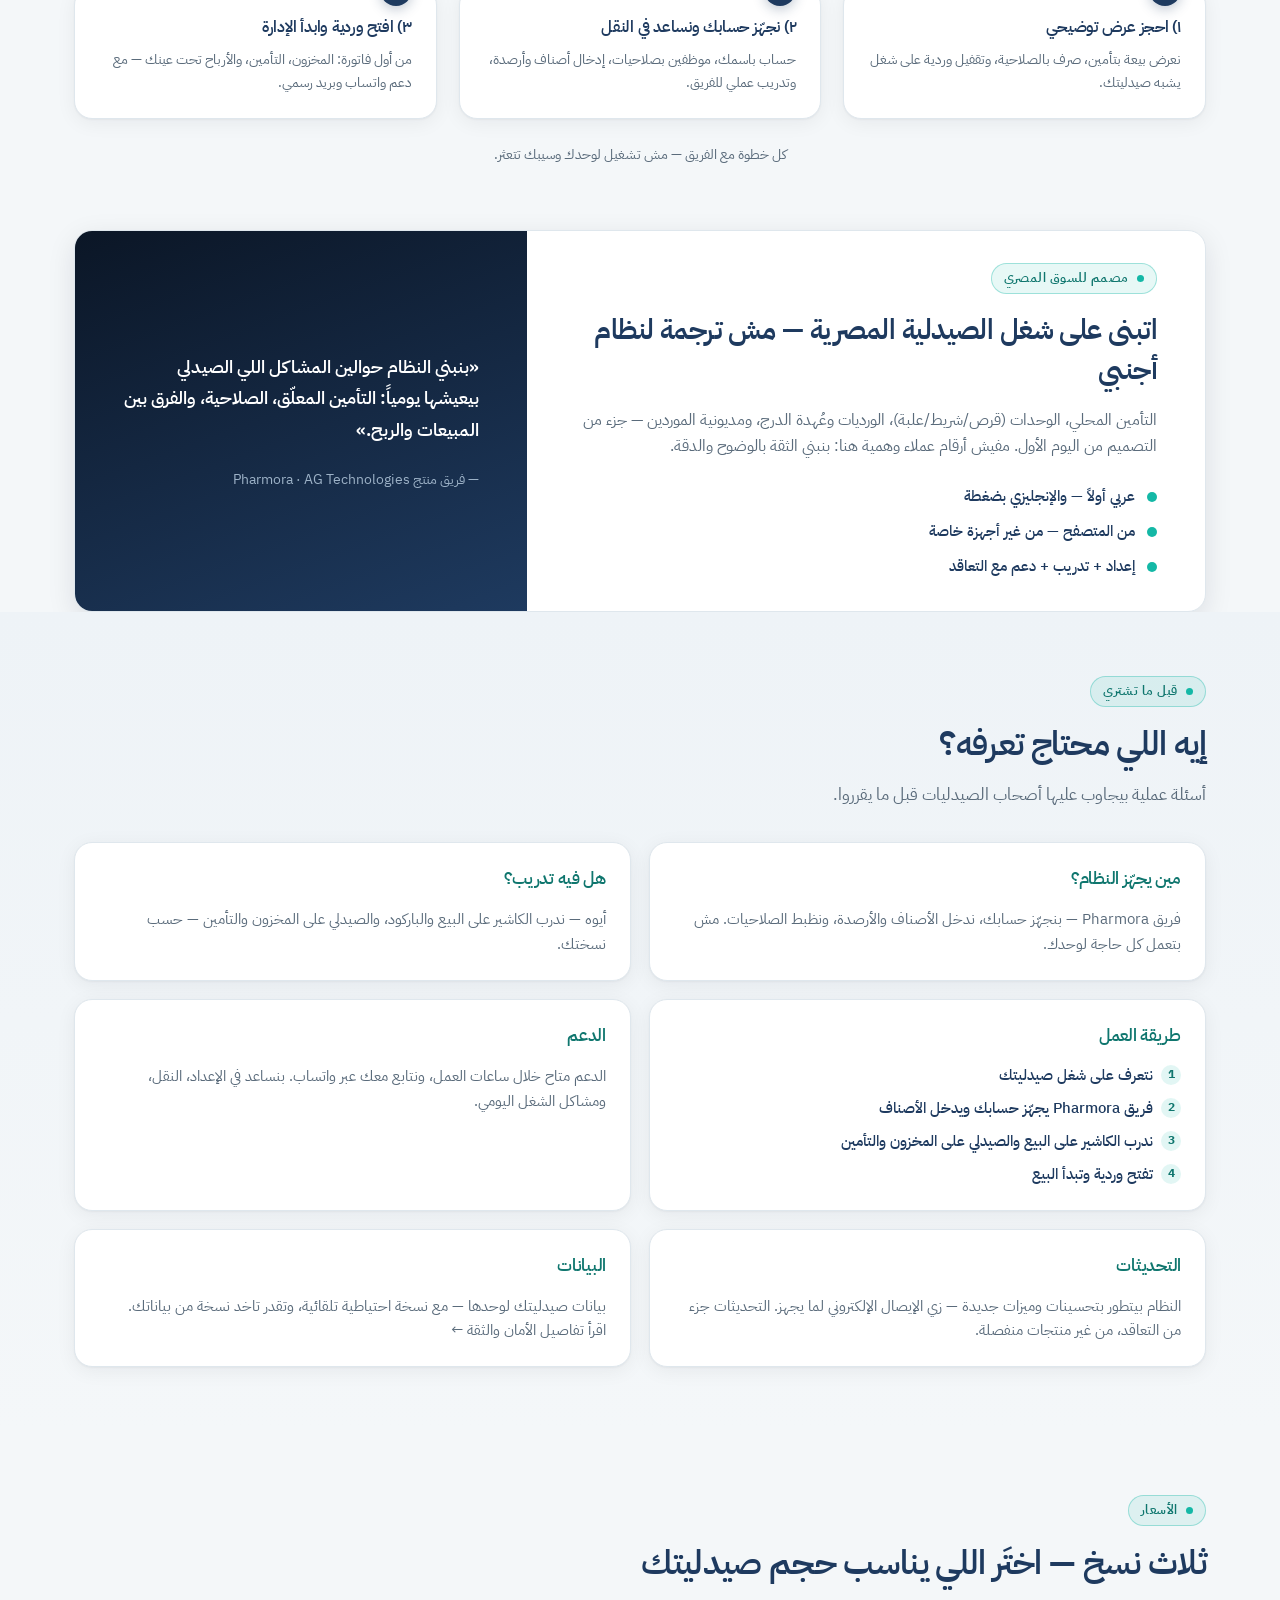
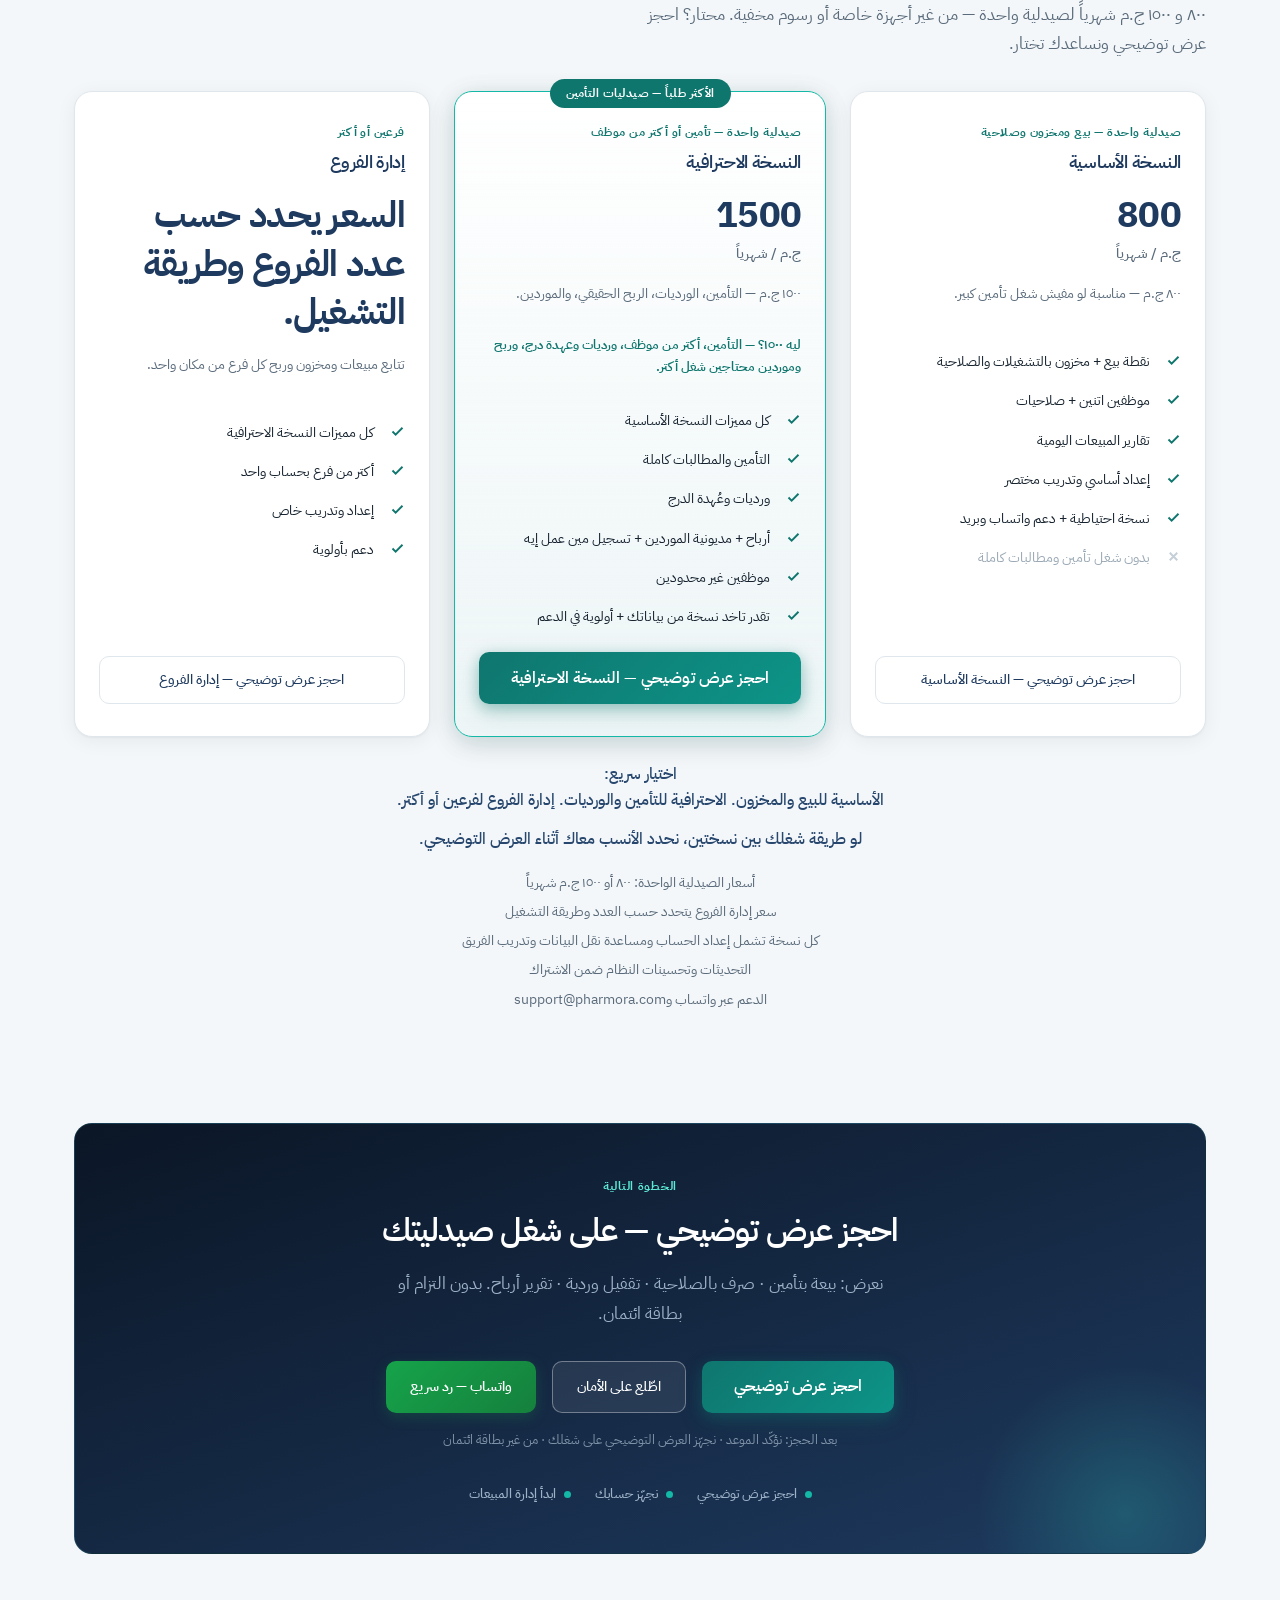
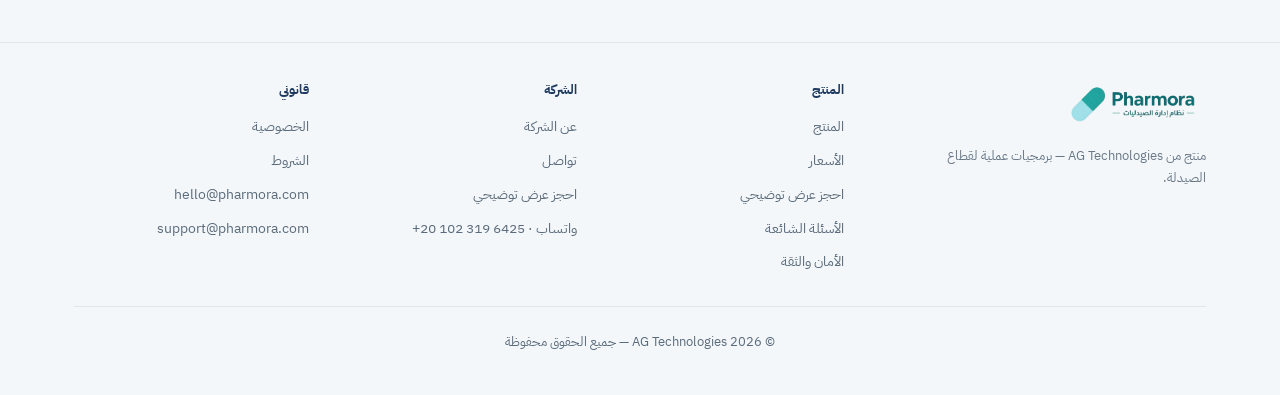
==== commit 34a3c460: "fix image url and edit content website" ====
--- a/index.html
+++ b/index.html
@@ -18,7 +18,7 @@
 <meta name="keywords" content="Pharmora, برنامج إدارة صيدلية, برنامج حسابات صيدلية, نظام إدارة صيدليات, pharmacy management system, pharmacy POS system, نقطة بيع صيدلية, مصر">
 <link rel="preconnect" href="https://fonts.googleapis.com">
 <link rel="preconnect" href="https://fonts.gstatic.com" crossorigin>
-<link href="https://fonts.googleapis.com/css2?family=Cairo:wght@400;500;600;700&family=IBM+Plex+Sans+Arabic:wght@400;500;600;700&family=Inter:wght@400;500;600;700&family=Poppins:wght@600&display=swap" rel="stylesheet">
+<link href="https://fonts.googleapis.com/css2?family=Cairo:wght@400;500;600;700&amp;family=IBM+Plex+Sans+Arabic:wght@400;500;600;700&amp;family=Inter:wght@400;500;600;700&amp;family=Poppins:wght@600&amp;display=swap" rel="stylesheet">
 <link rel="icon" type="image/svg+xml" href="assets/img/favicon.svg">
 <meta name="theme-color" content="#0F766E">
 <meta property="og:type" content="website">
@@ -75,11 +75,11 @@
   <div class="container hero-grid">
     <div class="hero-copy">
       <span class="eyebrow" data-i18n="hero.eyebrow">نظام إدارة صيدليات</span>
-      <h1 data-i18n="hero.title">بيع أسرع، مخزون أوضح، تأمين محسوب، وربح حقيقي "كله قدامك".</h1>
+      <h1 data-i18n="hero.title">بيع أسرع، مخزون أوضح، تأمين محسوب، وربح حقيقي «كله قدامك».</h1>
       <p class="hero-sub" data-i18n="hero.sub">برنامج إدارة صيدلية: بيع بالباركود، متابعة المخزون والصلاحية، شغل التأمين، صلاحيات للموظفين، وتقارير ربح — من أي جهاز. بيانات صيدليتك لوحدها.</p>
       <div class="hero-ctas">
         <a class="btn btn-primary" href="demo.html" data-i18n="hero.cta">احجز عرض توضيحي</a>
-        <a class="btn btn-ghost btn-wa-soft" data-wa href="#" target="_blank" rel="noopener" data-i18n="hero.wa">اسأل على واتساب</a>
+        <a class="btn btn-ghost btn-wa-soft" data-wa href="https://wa.me/201023196425?text=أرغب%20في%20معرفة%20تفاصيل%20Pharmora%20وحجز%20عرض%20توضيحي" target="_blank" rel="noopener" data-i18n="hero.wa">اسأل على واتساب</a>
       </div>
       <p class="hero-cta-note" data-i18n="hero.ctaNote">الخطوة الجاية: عرض توضيحي على شغلك — من غير التزام.</p>
       <ul class="hero-trust" aria-label="trust">
@@ -104,7 +104,6 @@
           <img src="assets/img/POS-light.jpeg" data-dark="assets/img/POS-dark.jpeg" data-light="assets/img/POS-light.jpeg" alt="Dashboard" width="640" height="400" loading="lazy">
         </div>
       </div>
-<!--      <p class="hero-caption" data-i18n="hero.caption">لقطات حقيقية من النظام</p>-->
     </div>
   </div>
 </header>
@@ -186,8 +185,8 @@
       </div>
       <div class="outcome-art">
         <div class="browser">
-          <div class="browser-bar"><i></i><i></i><i></i><span>app.pharmora.com/dashboard</span></div>
-          <img src="assets/img/dashboard-light.jpeg" data-dark="assets/img/dashboard-dark.jpeg" data-light="assets/img/dashboard-light.jpeg" alt="Dashboard and shifts" width="1100" height="700" loading="lazy">
+          <div class="browser-bar"><i></i><i></i><i></i><span>app.pharmora.com/Shifts</span></div>
+          <img src="assets/img/Shifts-light.png" data-dark="assets/img/Shifts-dark.png" data-light="assets/img/Shifts-light.png" alt="shifts" width="1100" height="700" loading="lazy">
         </div>
       </div>
     </article>
@@ -202,8 +201,8 @@
       </div>
       <div class="outcome-art">
         <div class="browser">
-          <div class="browser-bar"><i></i><i></i><i></i><span>app.pharmora.com/purchases</span></div>
-          <img src="assets/img/purchases.png" data-dark="assets/img/purchases-dark.jpeg" data-light="assets/img/purchases-light.jpeg"  alt="Purchases across operations" width="1100" height="700" loading="lazy">
+          <div class="browser-bar"><i></i><i></i><i></i><span>app.pharmora.com/Branches</span></div>
+          <img src="assets/img/branch-light.jpeg" data-dark="assets/img/branch-dark.JPG" data-light="assets/img/branch-light.jpeg" alt="Branch management across operations" width="1100" height="700" loading="lazy">
         </div>
       </div>
     </article>
@@ -427,15 +426,15 @@
       </div>
     </div>
     <div class="plans-extras reveal">
-      <p class="founding-note reveal" data-i18n="pr.compare">محتار بين النسخة الأساسية والاحترافية؟ احجز عرض توضيحي — نراجع معاك شغلك ونوصي بالأنسب.</p>
-      <p class="founding-note reveal" data-i18n="pr.guideTitle">اختيار النسخة بسهولة:</p>
-      <p class="founding-note guide-hint reveal" data-i18n="pr.guideHint">قاعدة بسيطة: مفيش تأمين → أساسية. تأمين أو أكتر من كاشير → احترافية. فرعين أو أكتر → إدارة الفروع.</p>
+      <p class="founding-note reveal" data-i18n="pr.compare">اختيار سريع:</p>
+      <p class="founding-note reveal" data-i18n="pr.guideTitle">الأساسية للبيع والمخزون. الاحترافية للتأمين والورديات. إدارة الفروع لفرعين أو أكتر.</p>
+      <p class="founding-note guide-hint reveal" data-i18n="pr.guideHint">لو طريقة شغلك بين نسختين، نحدد الأنسب معاك أثناء العرض التوضيحي.</p>
       <ul class="include-list">
-        <li data-i18n="pr.guide1">لو صيدليتك بدون تأمين أو شغل بسيط → النسخة الأساسية</li>
-        <li data-i18n="pr.guide2">لو عندك تأمين، أكتر من موظف، أو محتاج الربح الحقيقي والموردين والورديات → النسخة الاحترافية</li>
-        <li data-i18n="pr.guide3">لو عندك فرعين أو أكثر → إدارة الفروع</li>
-        <li data-i18n="pr.inc1">كل نسخة تشمل: إعداد الحساب · مساعدة نقل البيانات · تدريب الفريق · تحديثات وتحسينات النظام</li>
-        <li data-i18n="pr.inc2">الدعم: واتساب + support@pharmora.com · hello@pharmora.com</li>
+        <li data-i18n="pr.guide1">أسعار الصيدلية الواحدة: ٨٠٠ أو ١٥٠٠ ج.م شهرياً</li>
+        <li data-i18n="pr.guide2">سعر إدارة الفروع يتحدد حسب العدد وطريقة التشغيل</li>
+        <li data-i18n="pr.guide3">كل نسخة تشمل إعداد الحساب ومساعدة نقل البيانات وتدريب الفريق</li>
+        <li data-i18n="pr.inc1">التحديثات وتحسينات النظام ضمن الاشتراك</li>
+        <li data-i18n="pr.inc2">الدعم عبر واتساب وsupport@pharmora.com</li>
       </ul>
     </div>
   </div>
@@ -450,7 +449,7 @@
       <div class="btns">
         <a class="btn btn-primary" href="demo.html" data-i18n="cta.demo">احجز عرض توضيحي</a>
         <a class="btn btn-ghost cta-ghost-light" href="security.html" data-i18n="cta.sec">اطّلع على الأمان</a>
-        <a class="btn btn-wa" data-wa href="#" target="_blank" rel="noopener"><span data-i18n="cta.wa">واتساب — رد سريع</span></a>
+        <a class="btn btn-wa" data-wa href="https://wa.me/201023196425?text=أرغب%20في%20معرفة%20تفاصيل%20Pharmora%20وحجز%20عرض%20توضيحي" target="_blank" rel="noopener"><span data-i18n="cta.wa">واتساب — رد سريع</span></a>
       </div>
       <p class="cta-micro" data-i18n="cta.micro">بعد الحجز: نؤكّد الموعد · نجهّز العرض التوضيحي على شغلك · من غير بطاقة ائتمان</p>
       <ol class="cta-steps">
@@ -464,7 +463,7 @@
 
 <footer class="footer footer-pro" id="site-footer"></footer>
 
-<a class="wa-float" data-wa href="#" target="_blank" rel="noopener" aria-label="WhatsApp">
+<a class="wa-float" data-wa href="https://wa.me/201023196425?text=أرغب%20في%20معرفة%20تفاصيل%20Pharmora%20وحجز%20عرض%20توضيحي" target="_blank" rel="noopener" aria-label="WhatsApp">
   <svg width="28" height="28" viewBox="0 0 24 24" fill="currentColor"><path d="M12 2a10 10 0 0 0-8.6 15.1L2 22l5.1-1.3A10 10 0 1 0 12 2Zm5.4 14.1c-.2.6-1.3 1.2-1.8 1.2-.5.1-1 .2-3.4-.7-2.9-1.1-4.7-4-4.9-4.2-.1-.2-1.1-1.5-1.1-2.9s.7-2 1-2.3c.2-.3.5-.3.7-.3h.5c.2 0 .4 0 .6.5s.8 1.9.8 2c.1.1.1.3 0 .5l-.4.6c-.1.2-.3.3-.1.6.2.3.8 1.3 1.8 2.1 1.2 1.1 2.2 1.4 2.5 1.5.3.1.5.1.7-.1l.9-1c.2-.3.4-.2.7-.1l2 .9c.3.2.5.2.5.4 0 .1 0 .7-.2 1.3Z"/></svg>
 </a>
 
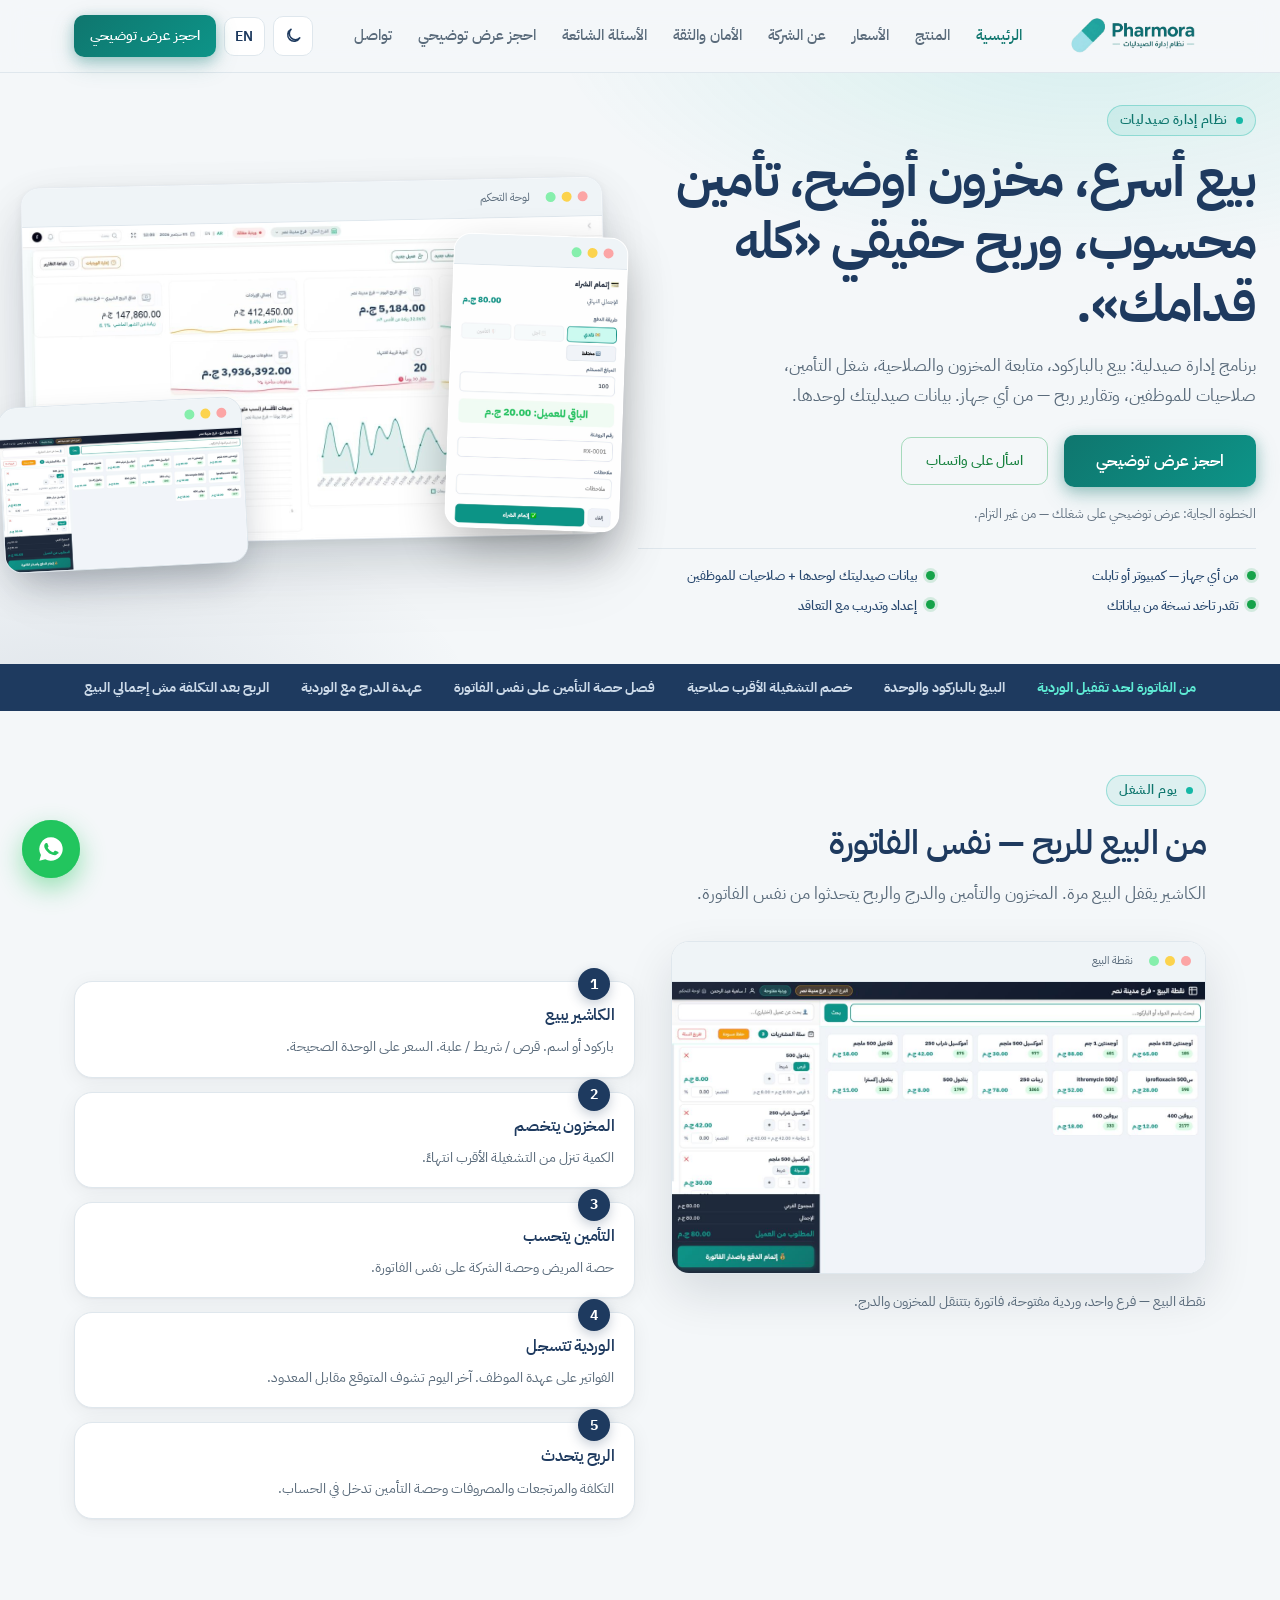
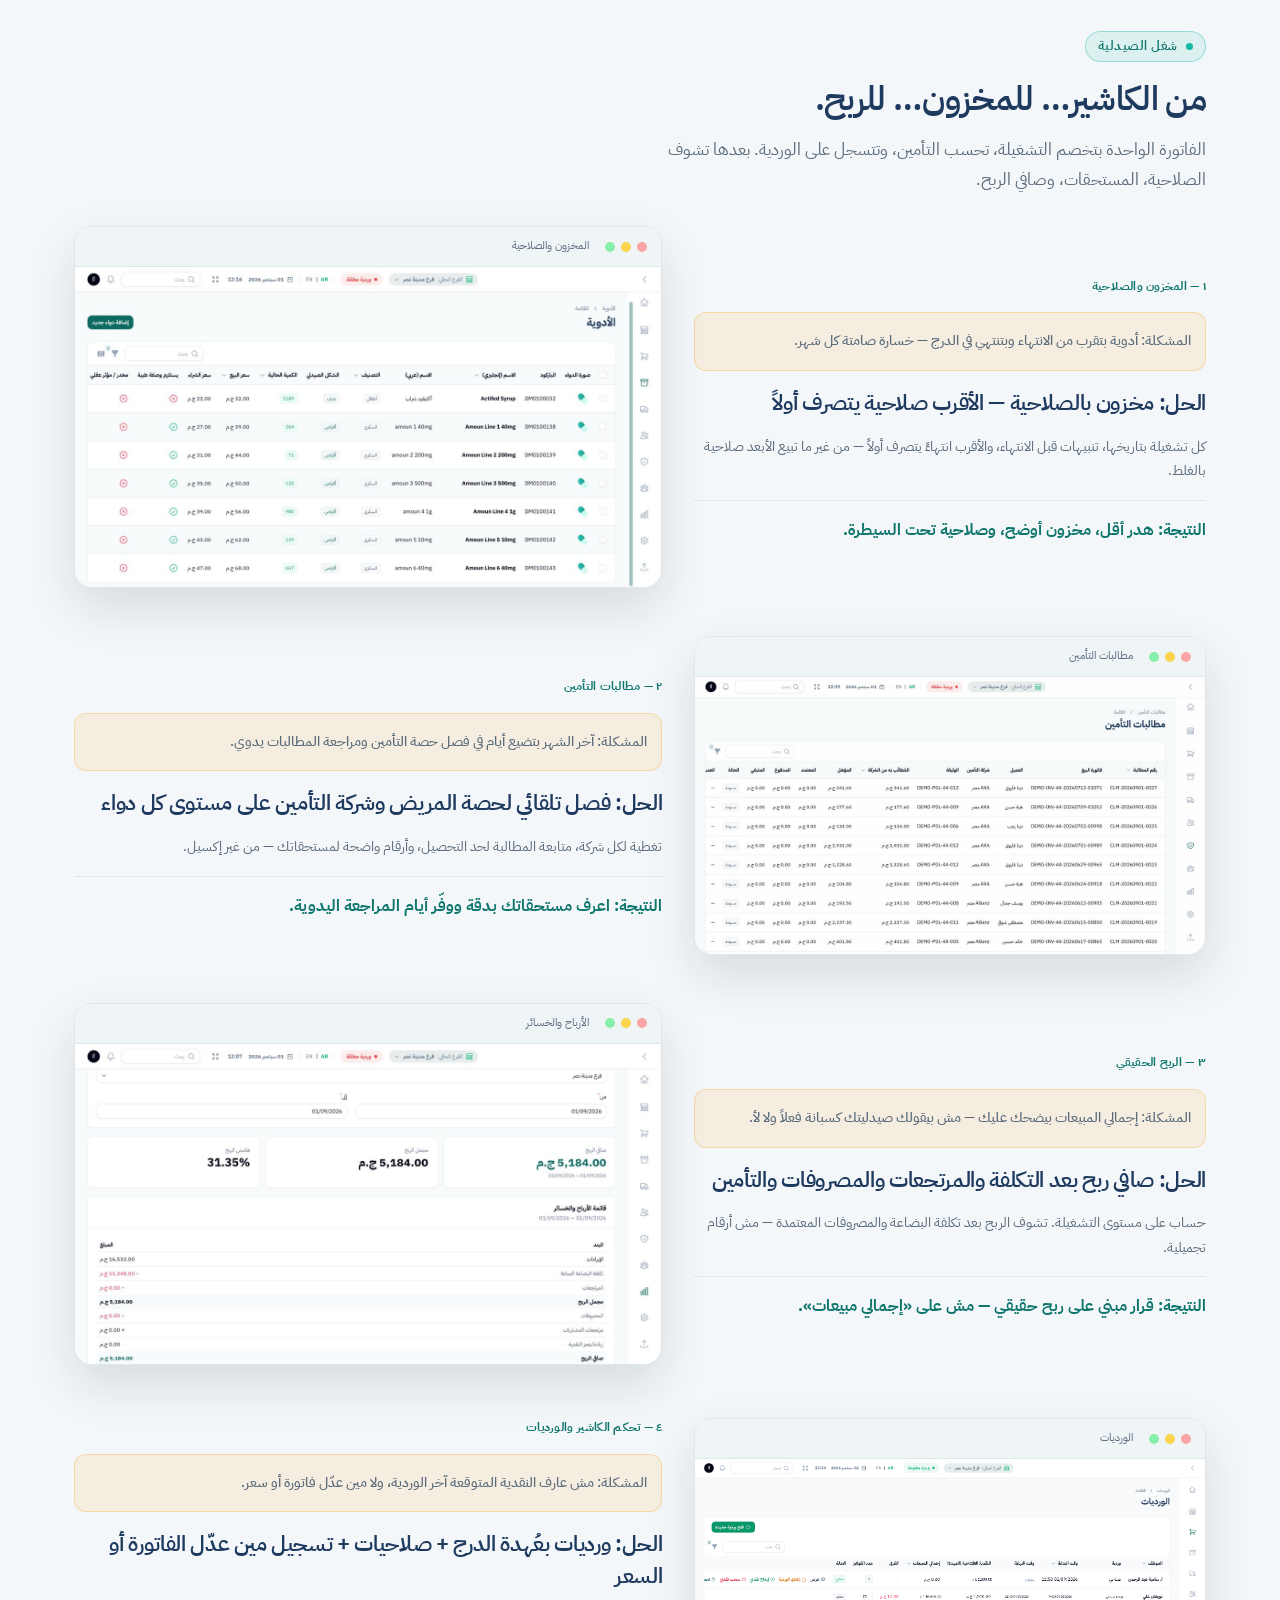
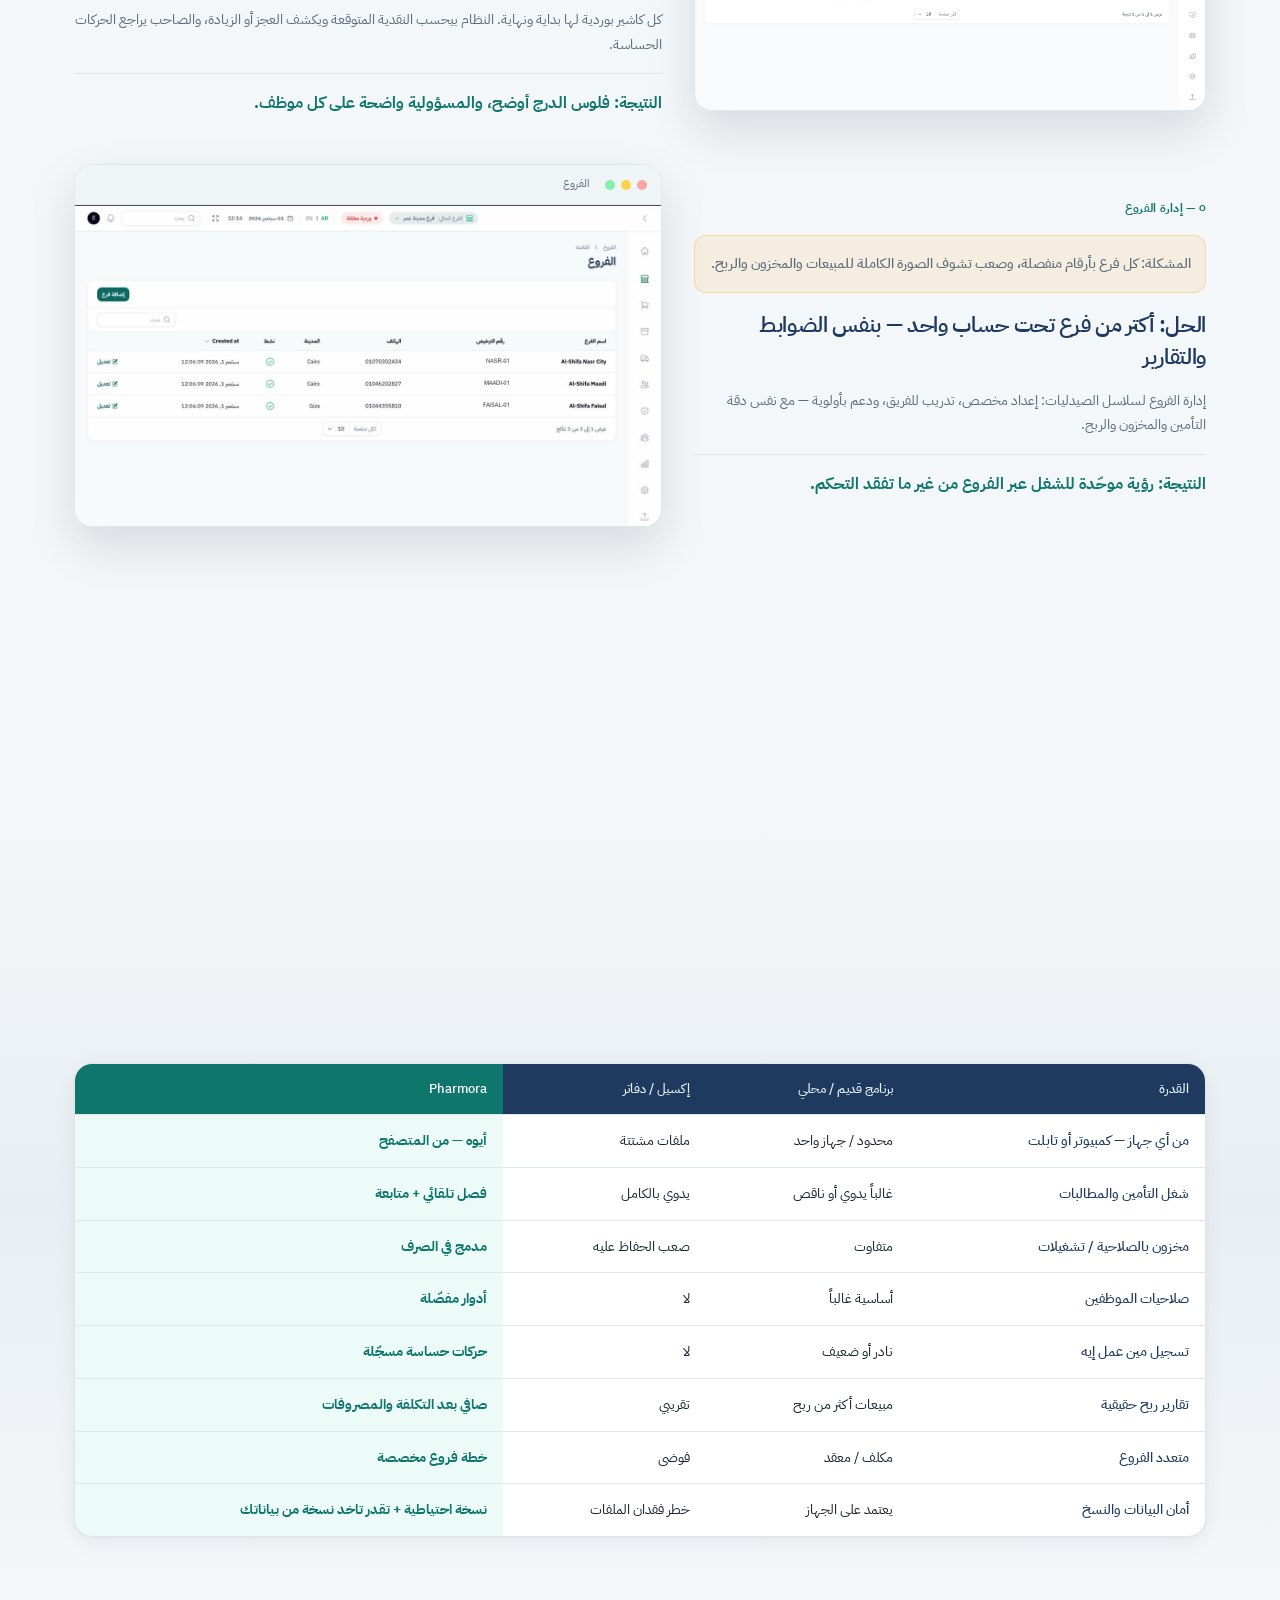
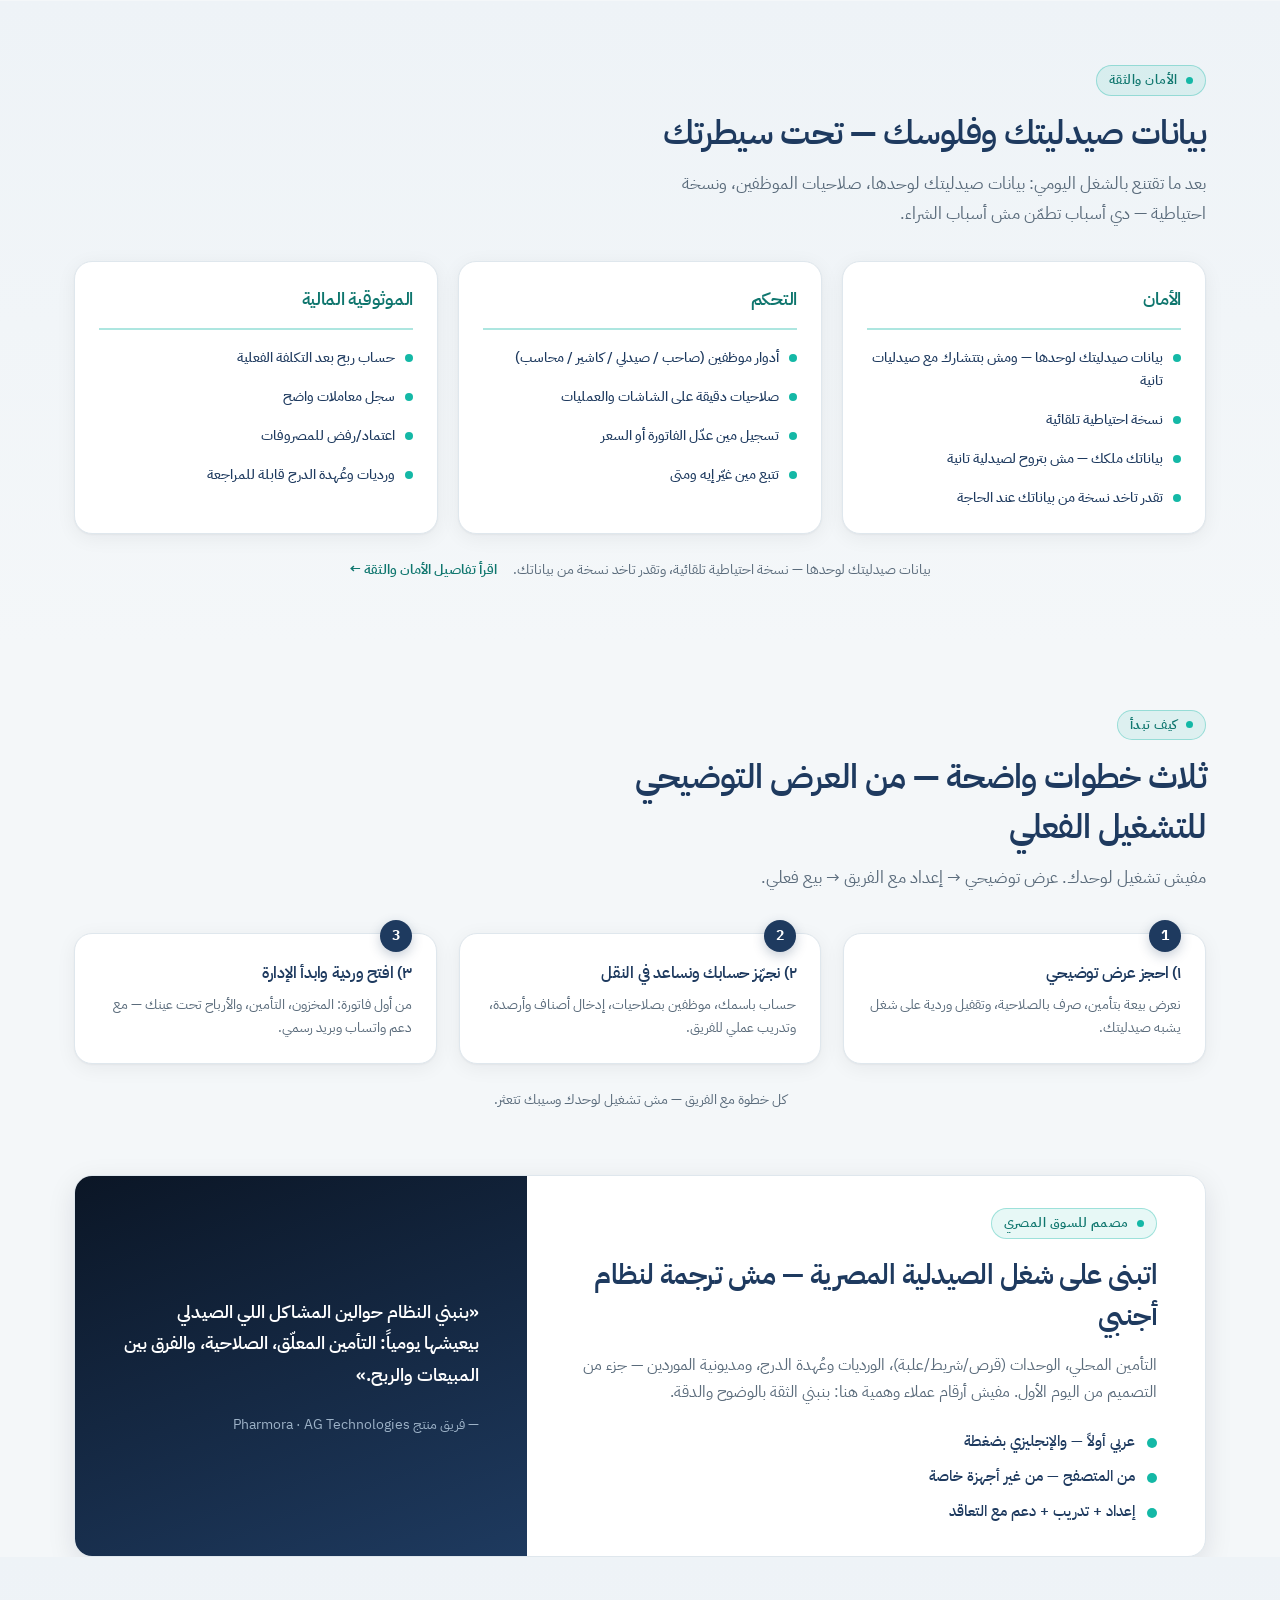
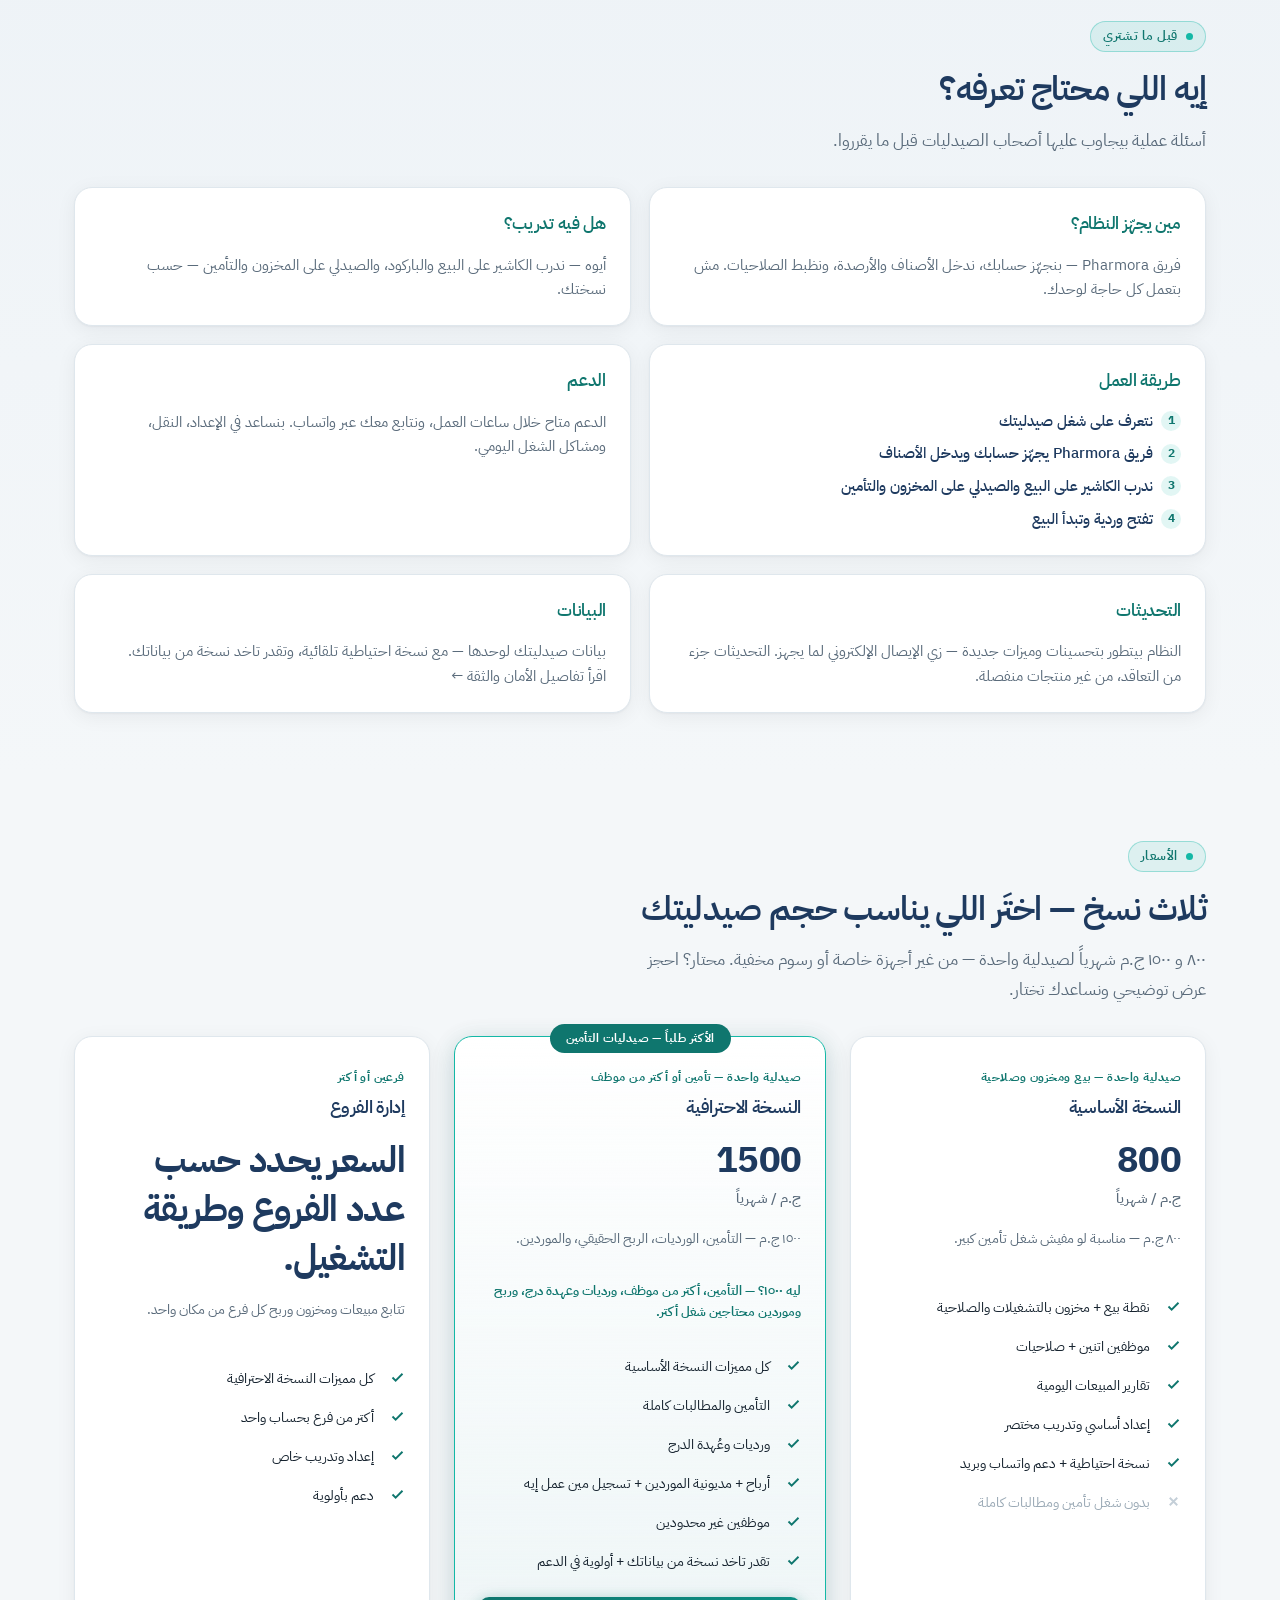
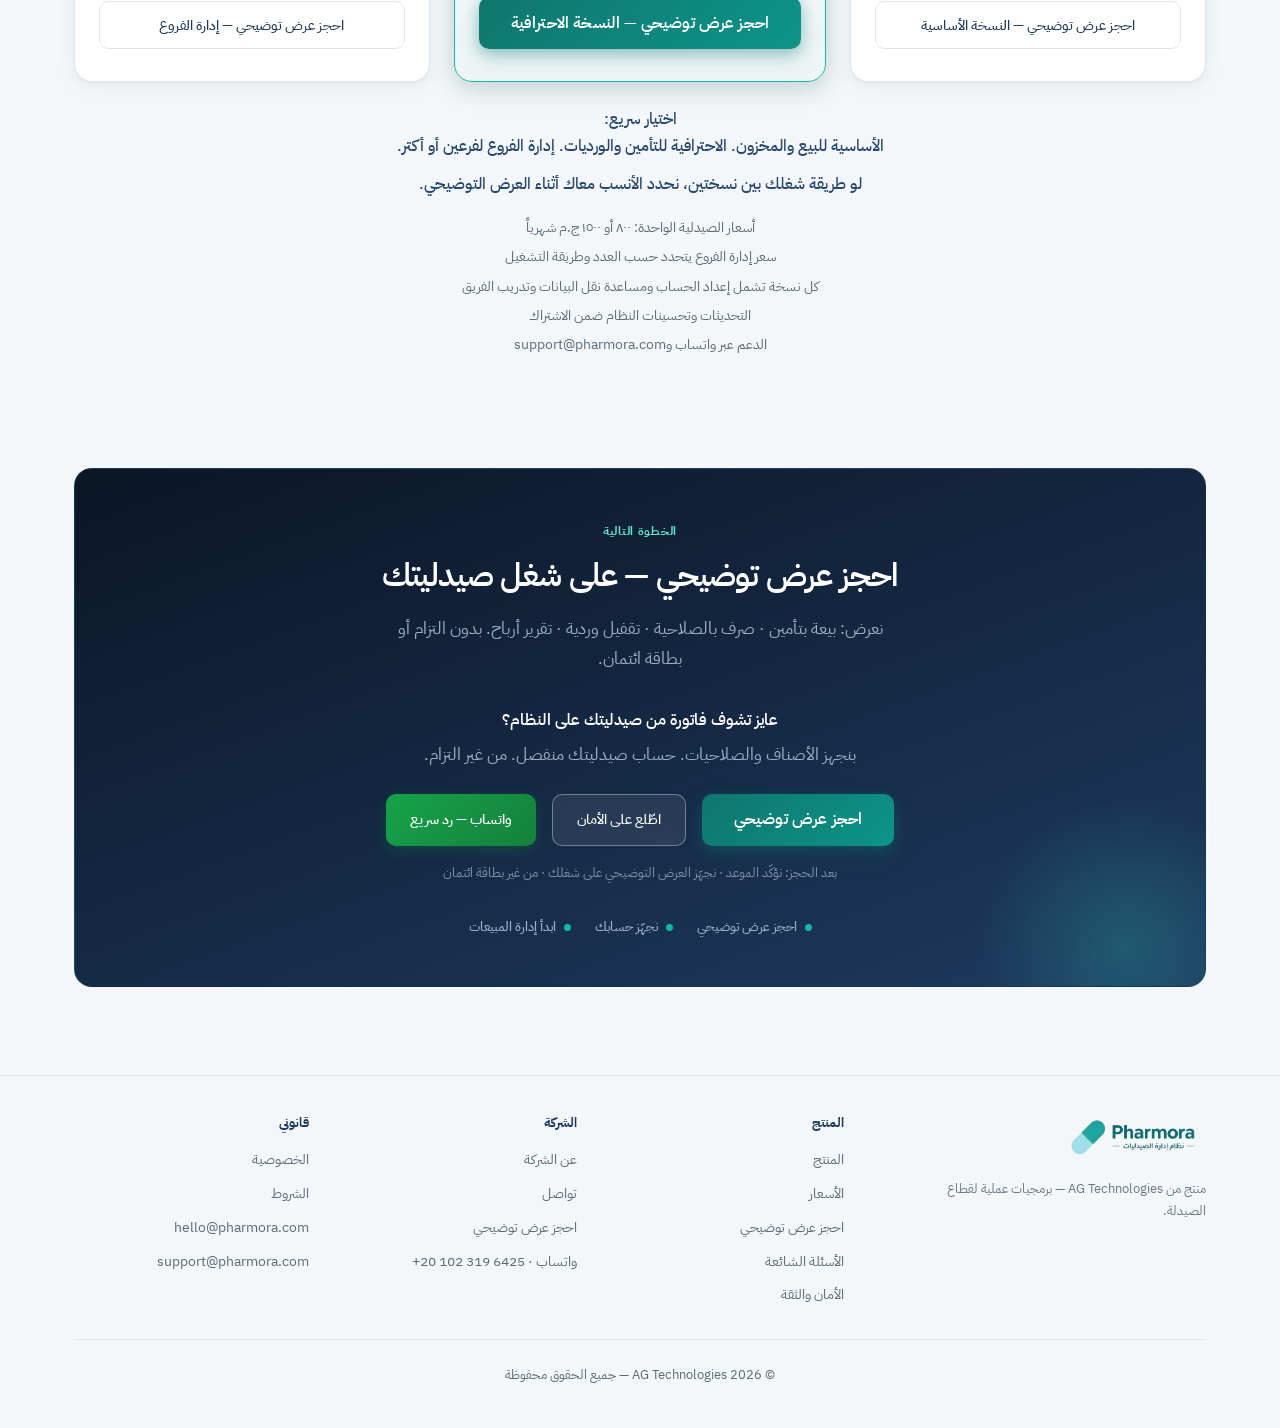
==== commit 6fe27233: "edit content and translate" ====
--- a/index.html
+++ b/index.html
@@ -92,8 +92,8 @@
     <div class="reveal hero-visual">
       <div class="hero-art composition">
         <div class="browser main-screen">
-          <div class="browser-bar"><i></i><i></i><i></i><span>app.pharmora.com/dashboard</span></div>
-          <img src="assets/img/dashboard-light.jpeg" data-dark="assets/img/dashboard-dark.jpeg" data-light="assets/img/dashboard-light.jpeg" alt="Pharmora POS" width="1200" height="750" loading="eager" fetchpriority="high">
+          <div class="browser-bar"><i></i><i></i><i></i><span data-i18n="hero.screen">لوحة التحكم</span></div>
+          <img src="assets/img/dashboard-light.jpeg" data-dark="assets/img/dashboard-dark.jpeg" data-light="assets/img/dashboard-light.jpeg" alt="Dashboard" width="1200" height="750" loading="eager" fetchpriority="high">
         </div>
         <div class="browser floating-screen checkout-float">
           <div class="browser-bar"><i></i><i></i><i></i></div>
@@ -101,7 +101,7 @@
         </div>
         <div class="browser floating-screen dash-float">
           <div class="browser-bar"><i></i><i></i><i></i></div>
-          <img src="assets/img/POS-light.jpeg" data-dark="assets/img/POS-dark.jpeg" data-light="assets/img/POS-light.jpeg" alt="Dashboard" width="640" height="400" loading="lazy">
+          <img src="assets/img/POS-light.jpeg" data-dark="assets/img/POS-dark.jpeg" data-light="assets/img/POS-light.jpeg" alt="POS" width="640" height="400" loading="lazy">
         </div>
       </div>
     </div>
@@ -110,26 +110,83 @@
 
 <div class="strip trust-strip">
   <div class="container strip-inner">
-    <strong class="strip-title" data-i18n="strip.title">أمان وسيطرة كاملة</strong>
-    <span><b data-i18n="strip.s1">بيانات صيدليتك لوحدها</b></span>
-    <span><b data-i18n="strip.s2">أدوار وصلاحيات</b></span>
-    <span><b data-i18n="strip.s3">تسجيل مين عمل إيه</b></span>
-    <span><b data-i18n="strip.s4">نسخة احتياطية تلقائية</b></span>
-    <span><b data-i18n="strip.s5">دعم فني وتحديثات مستمرة</b></span>
+    <strong class="strip-title" data-i18n="strip.title">من الفاتورة لحد تقفيل الوردية</strong>
+    <span><b data-i18n="strip.s1">البيع بالباركود والوحدة</b></span>
+    <span><b data-i18n="strip.s2">خصم التشغيلة الأقرب صلاحية</b></span>
+    <span><b data-i18n="strip.s3">فصل حصة التأمين على نفس الفاتورة</b></span>
+    <span><b data-i18n="strip.s4">عهدة الدرج مع الوردية</b></span>
+    <span><b data-i18n="strip.s5">الربح بعد التكلفة مش إجمالي البيع</b></span>
   </div>
 </div>
+
+<section class="section wf-sec" id="workflow">
+  <div class="container">
+    <div class="section-head reveal">
+      <span class="eyebrow" data-i18n="wf.eyebrow">يوم الشغل</span>
+      <h2 data-i18n="wf.title">من البيع للربح — نفس الفاتورة</h2>
+      <p data-i18n="wf.sub">الكاشير يقفل البيع مرة. المخزون والتأمين والدرج والربح يتحدثوا من نفس الفاتورة.</p>
+    </div>
+    <div class="demo-flow reveal">
+      <div class="steps wf-steps">
+        <div class="step">
+          <h3 data-i18n="wf.s1t">الكاشير يبيع</h3>
+          <p data-i18n="wf.s1d">باركود أو اسم. قرص / شريط / علبة. السعر على الوحدة الصحيحة.</p>
+        </div>
+        <div class="step">
+          <h3 data-i18n="wf.s2t">المخزون يتخصم</h3>
+          <p data-i18n="wf.s2d">الكمية تنزل من التشغيلة الأقرب انتهاءً.</p>
+        </div>
+        <div class="step">
+          <h3 data-i18n="wf.s3t">التأمين يتحسب</h3>
+          <p data-i18n="wf.s3d">حصة المريض وحصة الشركة على نفس الفاتورة.</p>
+        </div>
+        <div class="step">
+          <h3 data-i18n="wf.s4t">الوردية تتسجل</h3>
+          <p data-i18n="wf.s4d">الفواتير على عهدة الموظف. آخر اليوم تشوف المتوقع مقابل المعدود.</p>
+        </div>
+        <div class="step">
+          <h3 data-i18n="wf.s5t">الربح يتحدث</h3>
+          <p data-i18n="wf.s5d">التكلفة والمرتجعات والمصروفات وحصة التأمين تدخل في الحساب.</p>
+        </div>
+      </div>
+      <div class="demo-flow-art">
+        <div class="browser">
+          <div class="browser-bar"><i></i><i></i><i></i><span data-i18n="wf.screen">نقطة البيع</span></div>
+          <img src="assets/img/POS-light.jpeg" data-dark="assets/img/POS-dark.jpeg" data-light="assets/img/POS-light.jpeg" alt="POS" width="1100" height="700" loading="lazy">
+        </div>
+        <p class="wf-caption" data-i18n="wf.caption">نقطة البيع — فرع واحد، وردية مفتوحة، فاتورة بتتنقل للمخزون والدرج.</p>
+      </div>
+    </div>
+  </div>
+</section>
 
 <section class="section" id="outcomes">
   <div class="container">
     <div class="section-head reveal">
       <span class="eyebrow" data-i18n="out.eyebrow">شغل الصيدلية</span>
-      <h2 data-i18n="out.title">مبيعات أوضح - مخزون تحت السيطرة - يومية أدق.</h2>
-      <p data-i18n="out.sub">كل قسم تحت يشرح مشكلة بتقابلها في الشغل، إزاي النظام بيحلها، وإيه اللي يتحسن في الربحية والهدر.</p>
+      <h2 data-i18n="out.title">من الكاشير… للمخزون… للربح.</h2>
+      <p data-i18n="out.sub">الفاتورة الواحدة بتخصم التشغيلة، تحسب التأمين، وتتسجل على الوردية. بعدها تشوف الصلاحية، المستحقات، وصافي الربح.</p>
     </div>
 
     <article class="outcome reveal">
       <div class="outcome-text">
-        <span class="outcome-label" data-i18n="out.ins.label">١ — مطالبات التأمين</span>
+        <span class="outcome-label" data-i18n="out.fefo.label">١ — المخزون والصلاحية</span>
+        <p class="outcome-problem" data-i18n="out.fefo.problem">المشكلة: أدوية بتقرب من الانتهاء وبتنتهي في الدرج — خسارة صامتة كل شهر.</p>
+        <h3 data-i18n="out.fefo.solution">الحل: مخزون بالصلاحية — الأقرب صلاحية يتصرف أولاً</h3>
+        <p data-i18n="out.fefo.desc">كل تشغيلة بتاريخها، تنبيهات قبل الانتهاء، والأقرب انتهاءً يتصرف أولاً — من غير ما تبيع الأبعد صلاحية بالغلط.</p>
+        <p class="outcome-result"><strong data-i18n="out.fefo.result">النتيجة: هدر أقل، مخزون أوضح، وصلاحية تحت السيطرة.</strong></p>
+      </div>
+      <div class="outcome-art">
+        <div class="browser">
+          <div class="browser-bar"><i></i><i></i><i></i><span data-i18n="out.fefo.screen">المخزون والصلاحية</span></div>
+          <img src="assets/img/Medicines-light.jpeg" data-dark="assets/img/Medicines-dark.jpeg" data-light="assets/img/Medicines-light.jpeg" alt="Inventory and expiry" width="1100" height="700" loading="lazy">
+        </div>
+      </div>
+    </article>
+
+    <article class="outcome outcome-flip reveal">
+      <div class="outcome-text">
+        <span class="outcome-label" data-i18n="out.ins.label">٢ — مطالبات التأمين</span>
         <p class="outcome-problem" data-i18n="out.ins.problem">المشكلة: آخر الشهر بتضيع أيام في فصل حصة التأمين ومراجعة المطالبات يدوي.</p>
         <h3 data-i18n="out.ins.solution">الحل: فصل تلقائي لحصة المريض وشركة التأمين على مستوى كل دواء</h3>
         <p data-i18n="out.ins.desc">تغطية لكل شركة، متابعة المطالبة لحد التحصيل، وأرقام واضحة لمستحقاتك — من غير إكسيل.</p>
@@ -137,24 +194,8 @@
       </div>
       <div class="outcome-art">
         <div class="browser">
-          <div class="browser-bar"><i></i><i></i><i></i><span>app.pharmora.com/Claims</span></div>
-          <img src="assets/img/Claims-light.jpeg" data-dark="assets/img/Claims-dark.jpeg" data-light="assets/img/Claims-light.jpeg"  alt="Insurance claims" width="1100" height="700" loading="lazy">
-        </div>
-      </div>
-    </article>
-
-    <article class="outcome outcome-flip reveal">
-      <div class="outcome-text">
-        <span class="outcome-label" data-i18n="out.fefo.label">٢ — المخزون والصلاحية</span>
-        <p class="outcome-problem" data-i18n="out.fefo.problem">المشكلة: أدوية بتقرب من الانتهاء وبتنتهي في الدرج — خسارة صامتة كل شهر.</p>
-        <h3 data-i18n="out.fefo.solution">الحل: مخزون بالصلاحية — الأقرب صلاحية يتصرف أولاً</h3>
-        <p data-i18n="out.fefo.desc">كل تشغيلة بتاريخها، تنبيهات قبل الانتهاء، والأقرب انتهاءً يتصرف أولاً — من غير ما تبيع الأبعد صلاحية بالغلط.</p>
-        <p class="outcome-result"><strong data-i18n="out.fefo.result">النتيجة: هدر أقل، مخزون أوضح، وصلاحية تحت السيطرة.</strong></p>
-      </div>
-      <div class="outcome-art">
-        <div class="browser">
-          <div class="browser-bar"><i></i><i></i><i></i><span>app.pharmora.com/Medicines</span></div>
-          <img src="assets/img/Medicines-light.jpeg" data-dark="assets/img/Medicines-dark.jpeg" data-light="assets/img/Medicines-light.jpeg"  alt="Medicines and batches" width="1100" height="700" loading="lazy">
+          <div class="browser-bar"><i></i><i></i><i></i><span data-i18n="out.ins.screen">مطالبات التأمين</span></div>
+          <img src="assets/img/Claims-light.jpeg" data-dark="assets/img/Claims-dark.jpeg" data-light="assets/img/Claims-light.jpeg" alt="Insurance claims" width="1100" height="700" loading="lazy">
         </div>
       </div>
     </article>
@@ -169,7 +210,7 @@
       </div>
       <div class="outcome-art">
         <div class="browser">
-          <div class="browser-bar"><i></i><i></i><i></i><span>app.pharmora.com/reports/Profit</span></div>
+          <div class="browser-bar"><i></i><i></i><i></i><span data-i18n="out.pnl.screen">الأرباح والخسائر</span></div>
           <img src="assets/img/Profit-light.jpeg" data-dark="assets/img/Profit-dark.jpeg" data-light="assets/img/Profit-light.jpeg" alt="Profit and loss" width="1100" height="700" loading="lazy">
         </div>
       </div>
@@ -185,8 +226,8 @@
       </div>
       <div class="outcome-art">
         <div class="browser">
-          <div class="browser-bar"><i></i><i></i><i></i><span>app.pharmora.com/Shifts</span></div>
-          <img src="assets/img/Shifts-light.png" data-dark="assets/img/Shifts-dark.png" data-light="assets/img/Shifts-light.png" alt="shifts" width="1100" height="700" loading="lazy">
+          <div class="browser-bar"><i></i><i></i><i></i><span data-i18n="out.cash.screen">الورديات</span></div>
+          <img src="assets/img/Shifts-light.png" data-dark="assets/img/Shifts-dark.png" data-light="assets/img/Shifts-light.png" alt="Shifts" width="1100" height="700" loading="lazy">
         </div>
       </div>
     </article>
@@ -201,14 +242,15 @@
       </div>
       <div class="outcome-art">
         <div class="browser">
-          <div class="browser-bar"><i></i><i></i><i></i><span>app.pharmora.com/Branches</span></div>
-          <img src="assets/img/branch-light.jpeg" data-dark="assets/img/branch-dark.JPG" data-light="assets/img/branch-light.jpeg" alt="Branch management across operations" width="1100" height="700" loading="lazy">
+          <div class="browser-bar"><i></i><i></i><i></i><span data-i18n="out.branch.screen">الفروع</span></div>
+          <img src="assets/img/branch-light.jpeg" data-dark="assets/img/branch-dark.JPG" data-light="assets/img/branch-light.jpeg" alt="Branch management" width="1100" height="700" loading="lazy">
         </div>
       </div>
     </article>
 
     <div class="section-inline-cta reveal center">
-      <p data-i18n="out.ctaLead">جاهز تشوف إزاي ده يشتغل على شغلك؟</p>
+      <p data-i18n="out.ctaLead">عايز تشوف فاتورة من صيدليتك على النظام؟</p>
+      <p class="cta-trust" data-i18n="out.ctaTrust">بنجهز الأصناف والصلاحيات. حساب صيدليتك منفصل. من غير التزام.</p>
       <div class="hero-ctas section-inline-cta-btns">
         <a class="btn btn-primary" href="demo.html" data-i18n="out.ctaPrimary">احجز عرض توضيحي</a>
         <a class="btn btn-ghost" href="index.html#pricing" data-i18n="out.ctaSecondary">قارن الخطط والأسعار</a>
@@ -254,7 +296,7 @@
     <div class="section-head reveal">
       <span class="eyebrow" data-i18n="sec.eyebrow">الأمان والثقة</span>
       <h2 data-i18n="sec.title">بيانات صيدليتك وفلوسك — تحت سيطرتك</h2>
-      <p data-i18n="sec.sub">ثلاث حاجات أي صاحب صيدلية بيسأل عليها قبل ما ينقل شغله لنظام رقمي.</p>
+      <p data-i18n="sec.sub">بعد ما تقتنع بالشغل اليومي: بيانات صيدليتك لوحدها، صلاحيات الموظفين، ونسخة احتياطية — دي أسباب تطمّن مش أسباب الشراء.</p>
     </div>
     <div class="trust-arch">
       <div class="trust-pillar reveal">
@@ -446,6 +488,8 @@
       <span class="cta-kicker" data-i18n="cta.kicker">الخطوة التالية</span>
       <h2 data-i18n="cta.title">احجز عرض توضيحي — على شغل صيدليتك</h2>
       <p data-i18n="cta.sub">نعرض: بيعة بتأمين · صرف بالصلاحية · تقفيل وردية · تقرير أرباح. بدون التزام أو بطاقة ائتمان.</p>
+      <p class="cta-trust-lead" data-i18n="cta.trustLead">عايز تشوف فاتورة من صيدليتك على النظام؟</p>
+      <p class="cta-trust" data-i18n="cta.trustBody">بنجهز الأصناف والصلاحيات. حساب صيدليتك منفصل. من غير التزام.</p>
       <div class="btns">
         <a class="btn btn-primary" href="demo.html" data-i18n="cta.demo">احجز عرض توضيحي</a>
         <a class="btn btn-ghost cta-ghost-light" href="security.html" data-i18n="cta.sec">اطّلع على الأمان</a>
--- a/assets/css/style.css
+++ b/assets/css/style.css
@@ -248,7 +248,7 @@
 .browser-bar{display:flex;align-items:center;gap:6px;background:var(--browser-bar);border-bottom:1px solid var(--line);padding:10px 14px}
 .browser-bar i{width:10px;height:10px;border-radius:50%}
 .browser-bar i:nth-child(1){background:#FCA5A5}.browser-bar i:nth-child(2){background:#FCD34D}.browser-bar i:nth-child(3){background:#86EFAC}
-.browser-bar span{margin-inline-start:10px;font-family:var(--data);font-size:.7rem;color:var(--ink-soft);direction:ltr}
+.browser-bar span{margin-inline-start:10px;font-family:var(--data);font-size:.7rem;color:var(--ink-soft)}
 .browser img{width:100%;height:auto;cursor:zoom-in}
 .hero .browser{transform:rotate(-1.2deg)}
 .hero .main-screen{border-color:color-mix(in srgb,var(--line) 72%,transparent);box-shadow:var(--hero-screen-shadow)}
@@ -258,7 +258,7 @@
 .strip{background:var(--panel-dark-mid);color:#CBD9E8;padding-block:calc(var(--space-2) - 4px)}
 .trust-strip{padding-block:calc(var(--space-2) - 4px)}
 .strip-inner{display:flex;flex-wrap:wrap;justify-content:center;gap:var(--space-2) var(--space-4);font-size:.88rem;font-weight:600}
-.strip-title{display:none}
+.strip-title{display:inline-flex;align-items:center;color:var(--teal-300);font-weight:700}
 .strip-inner span{display:inline-flex;align-items:center;gap:8px}
 .strip-inner svg{color:var(--teal-300);flex-shrink:0}
 
@@ -448,12 +448,22 @@
 .way .w-text b{font-size:.95rem;color:var(--heading)}
 .way .w-text .w-val{font-family:var(--data);font-size:.84rem;color:var(--ink-soft);text-align:start}
 [data-tel-label]{direction:ltr;unicode-bidi:isolate}
-.form-card{display:flex;flex-direction:column}
+.form-card{display:flex;flex-direction:column;position:relative}
 .form-card h3{font-size:1.08rem;margin-bottom:6px;color:var(--heading)}
 .form-card label{display:block;font-size:.84rem;font-weight:500;color:var(--heading-soft);margin:16px 0 6px}
 .form-card input,.form-card textarea,.form-card select{width:100%;background:var(--input-bg);border:1.5px solid var(--line);border-radius:10px;padding:12px 14px;color:var(--ink);font-family:var(--body);font-size:.95rem;resize:vertical}
 .form-card input:focus,.form-card textarea:focus,.form-card select:focus{outline:none;border-color:var(--teal-500);box-shadow:0 0 0 3px rgba(20,184,166,.15)}
 .form-card .btn{width:100%;margin-top:22px}
+.form-card .btn.is-loading{opacity:.78;cursor:wait}
+.form-card .btn .btn-loading{display:none}
+.form-card .btn.is-loading .btn-loading{display:inline}
+.form-card .btn.is-loading .btn-label{display:none}
+.form-card input.is-invalid,.form-card select.is-invalid{border-color:#EF4444;box-shadow:0 0 0 3px rgba(239,68,68,.12)}
+.hp-field{position:absolute;left:-10000px;top:auto;width:1px;height:1px;overflow:hidden}
+.form-status{margin-top:14px;padding:12px 14px;border-radius:10px;font-size:.9rem;line-height:1.65}
+.form-status.is-ok{background:rgba(20,184,166,.12);border:1px solid rgba(20,184,166,.35);color:var(--heading)}
+.form-status.is-err{background:rgba(239,68,68,.08);border:1px solid rgba(239,68,68,.28);color:#B91C1C}
+[data-theme="dark"] .form-status.is-err{color:#FCA5A5;background:rgba(239,68,68,.12);border-color:rgba(239,68,68,.35)}
 .form-note{font-size:.76rem;color:var(--ink-soft);margin-top:12px;text-align:center}
 
 /* Footer */
@@ -534,7 +544,7 @@
   .strip-inner{display:grid;grid-template-columns:1fr;gap:var(--space-2);justify-content:stretch;font-size:var(--text-sm);text-align:start}
   .strip-title{display:block;color:var(--teal-300);font-size:var(--text-base);font-weight:700;margin-bottom:var(--space-1)}
   .strip-inner span{position:relative;display:block;padding-inline-start:22px;line-height:var(--leading-normal)}
-  html[lang="ar"] .strip-inner span{white-space:nowrap}
+  html[lang="ar"] .strip-inner span{white-space:normal}
   .strip-inner span::before{content:"";position:absolute;inset-inline-start:0;top:.55em;width:9px;height:9px;border-radius:50%;background:var(--teal-500);box-shadow:0 0 0 3px rgba(20,184,166,.16)}
   .trust-panel-copy,.trust-panel-side{padding:var(--space-4) var(--space-3)}
   .footer-grid{grid-template-columns:1fr;gap:var(--space-3)}
@@ -692,9 +702,17 @@
 .pd-pills{margin:22px 0 8px}
 .hero-value-line{margin-top:12px;font-size:1rem;font-weight:500;color:var(--heading-soft);max-width:560px;line-height:1.65}
 .demo-flow{display:grid;grid-template-columns:1fr 1.05fr;gap:36px;align-items:start}
+html[dir="rtl"] .wf-sec .demo-flow-art{order:-1}
 .demo-steps .step::before{display:none}
 .demo-steps .step{padding-top:24px}
 .demo-flow-art .browser{box-shadow:var(--shadow-lg)}
+.wf-steps{grid-template-columns:1fr;gap:14px;padding-top:18px}
+.wf-steps .step{padding:18px 20px;padding-top:22px}
+.wf-caption{margin-top:var(--space-2);font-size:var(--text-sm);color:var(--ink-soft);line-height:var(--leading-normal)}
+.cta-trust{font-size:var(--text-sm);color:var(--ink-soft);line-height:var(--leading-normal);max-width:48ch;margin:0 auto var(--space-2)}
+.section-inline-cta .cta-trust{margin-bottom:var(--space-2)}
+.cta-band .cta-trust-lead{color:#fff;font-weight:600;margin:0 auto 6px;font-size:var(--text-base);max-width:48ch}
+.cta-band .cta-trust{color:var(--muted-on-dark);margin:0 auto var(--space-3)}
 @media (max-width:980px){
   .demo-flow{grid-template-columns:1fr}
   .demo-flow-art{order:-1}
